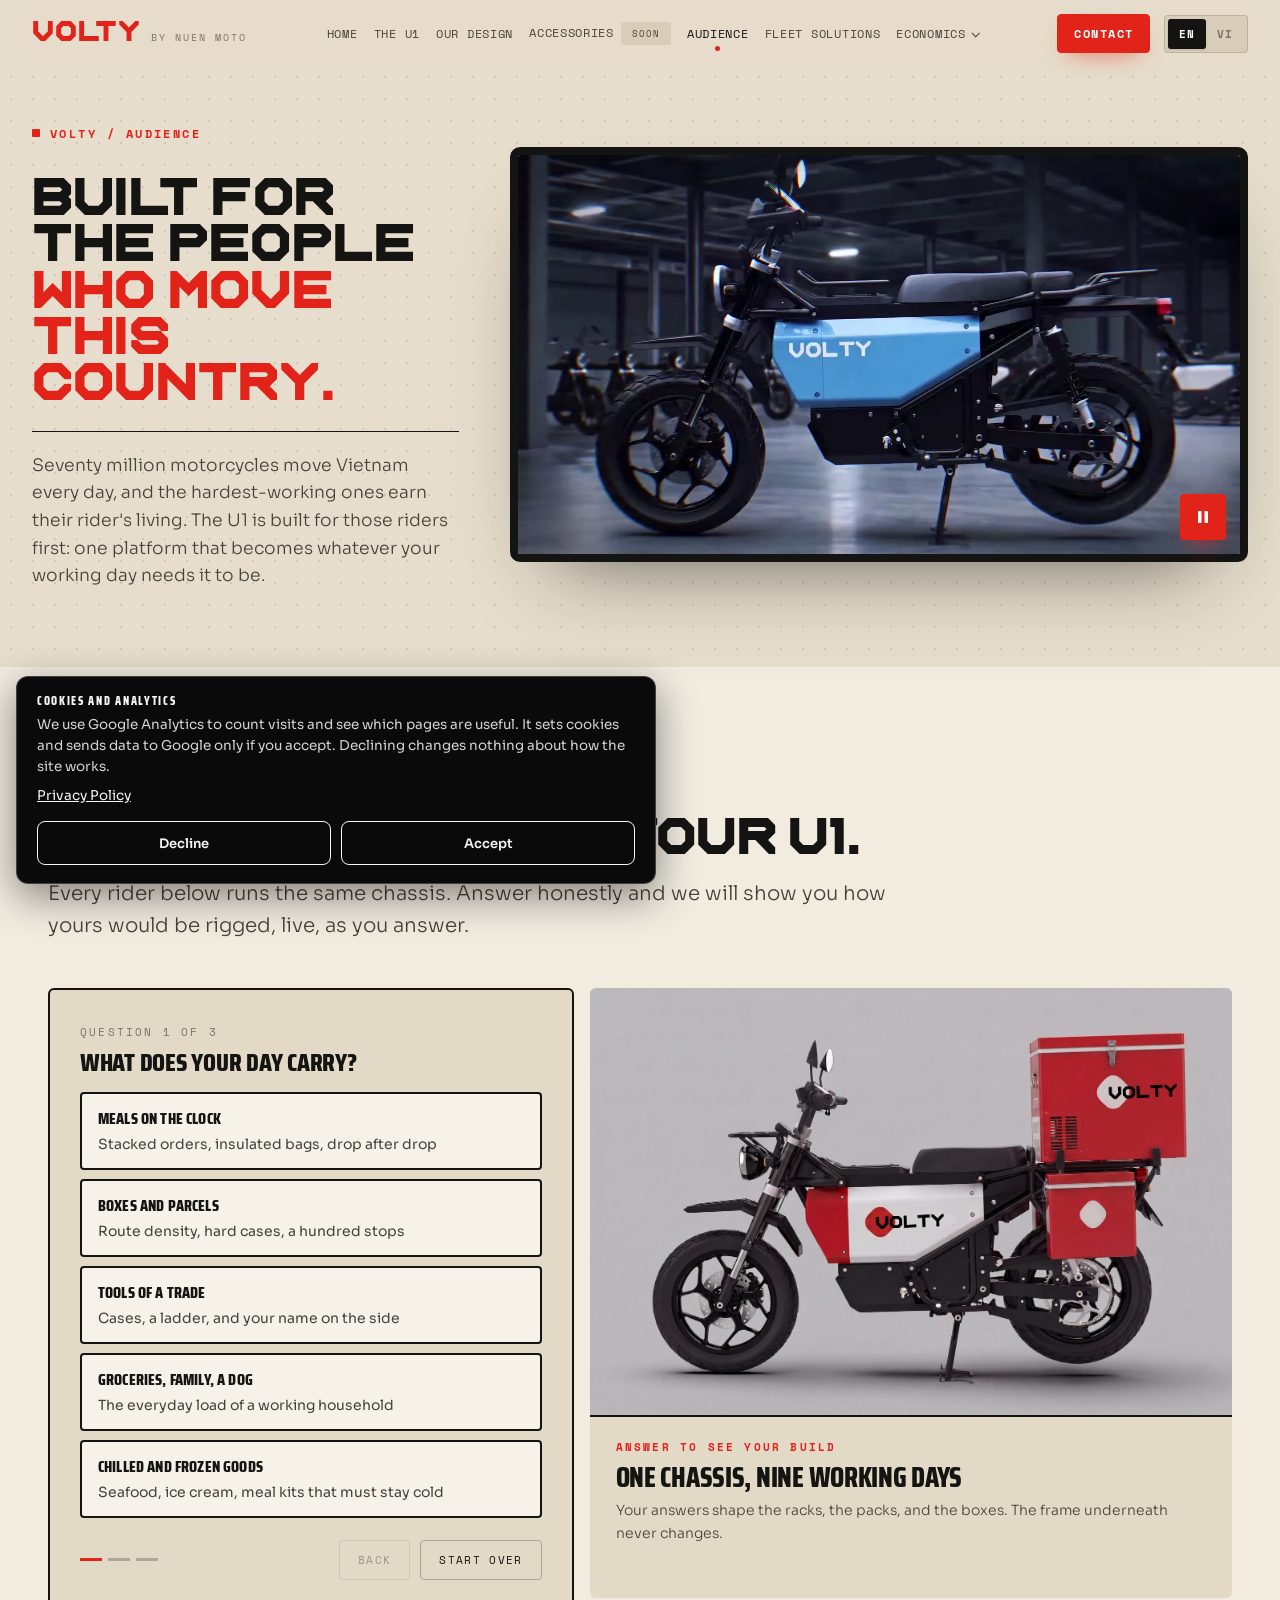
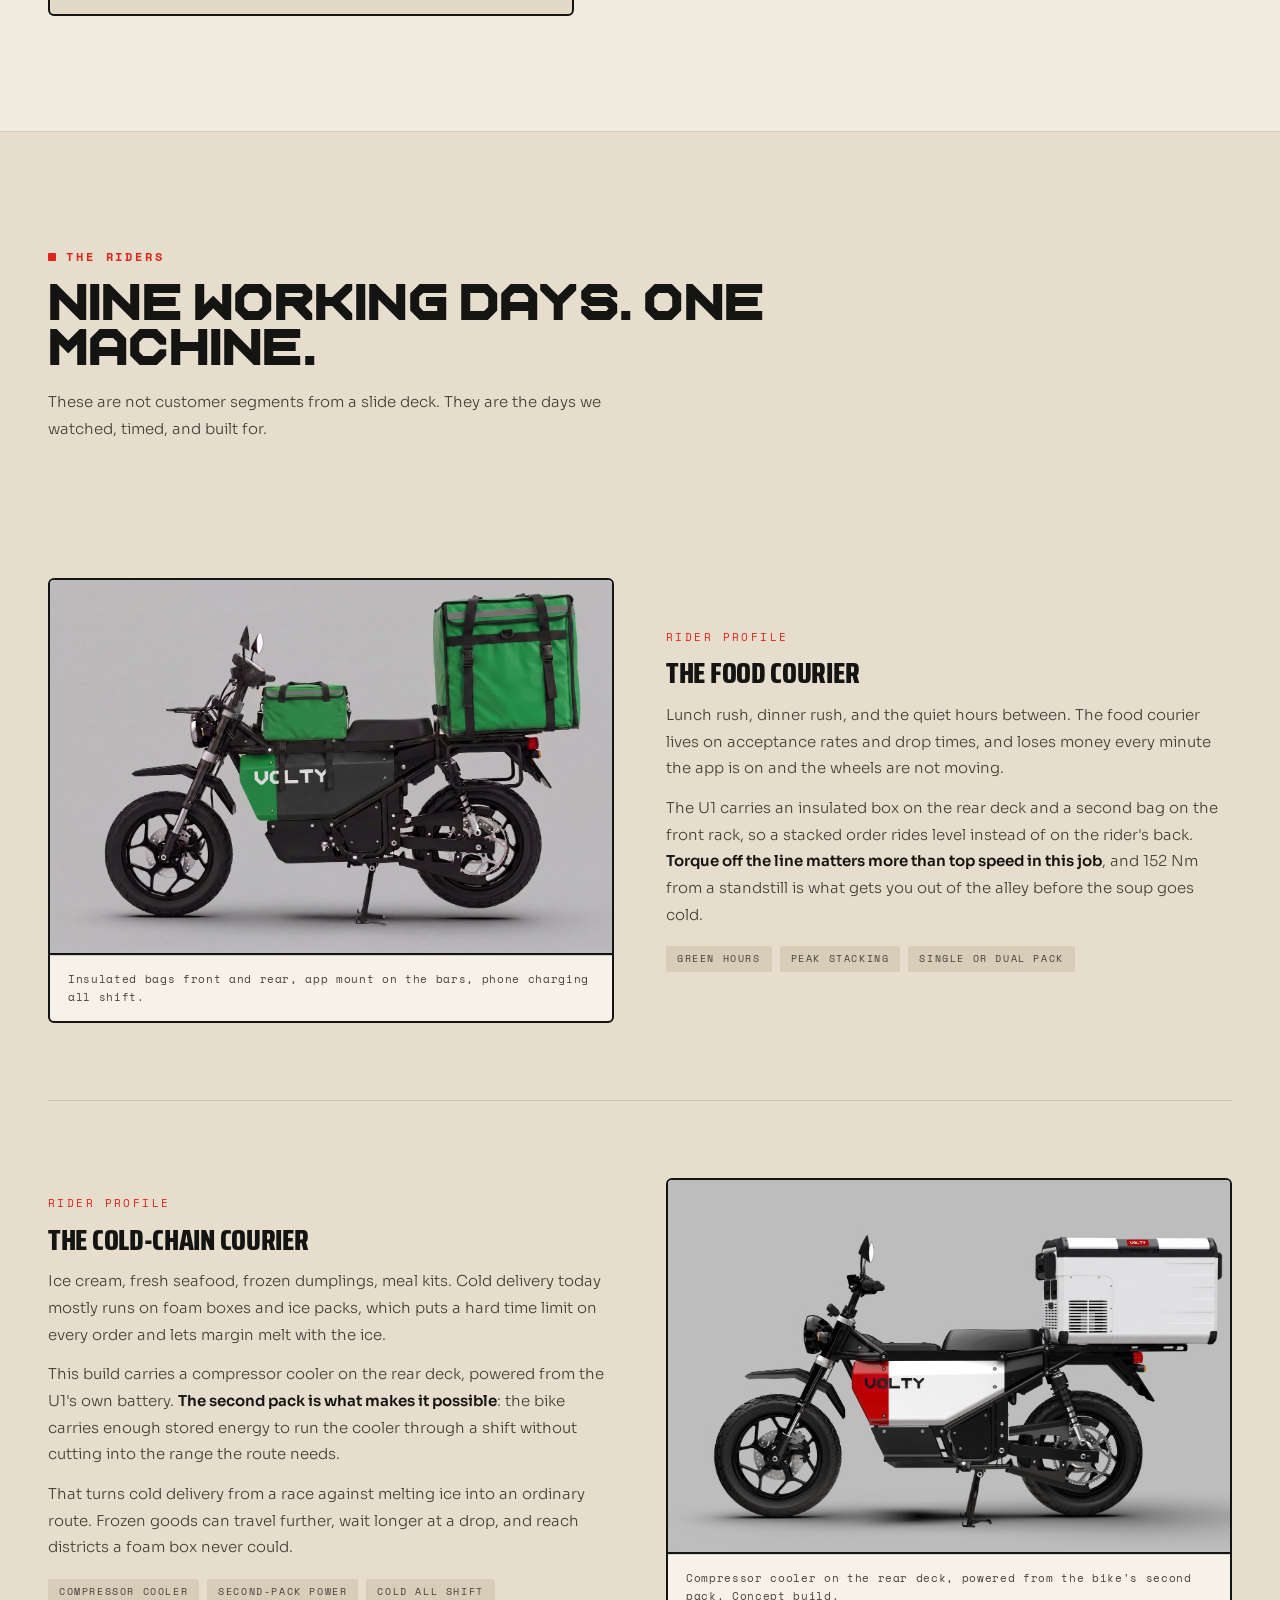
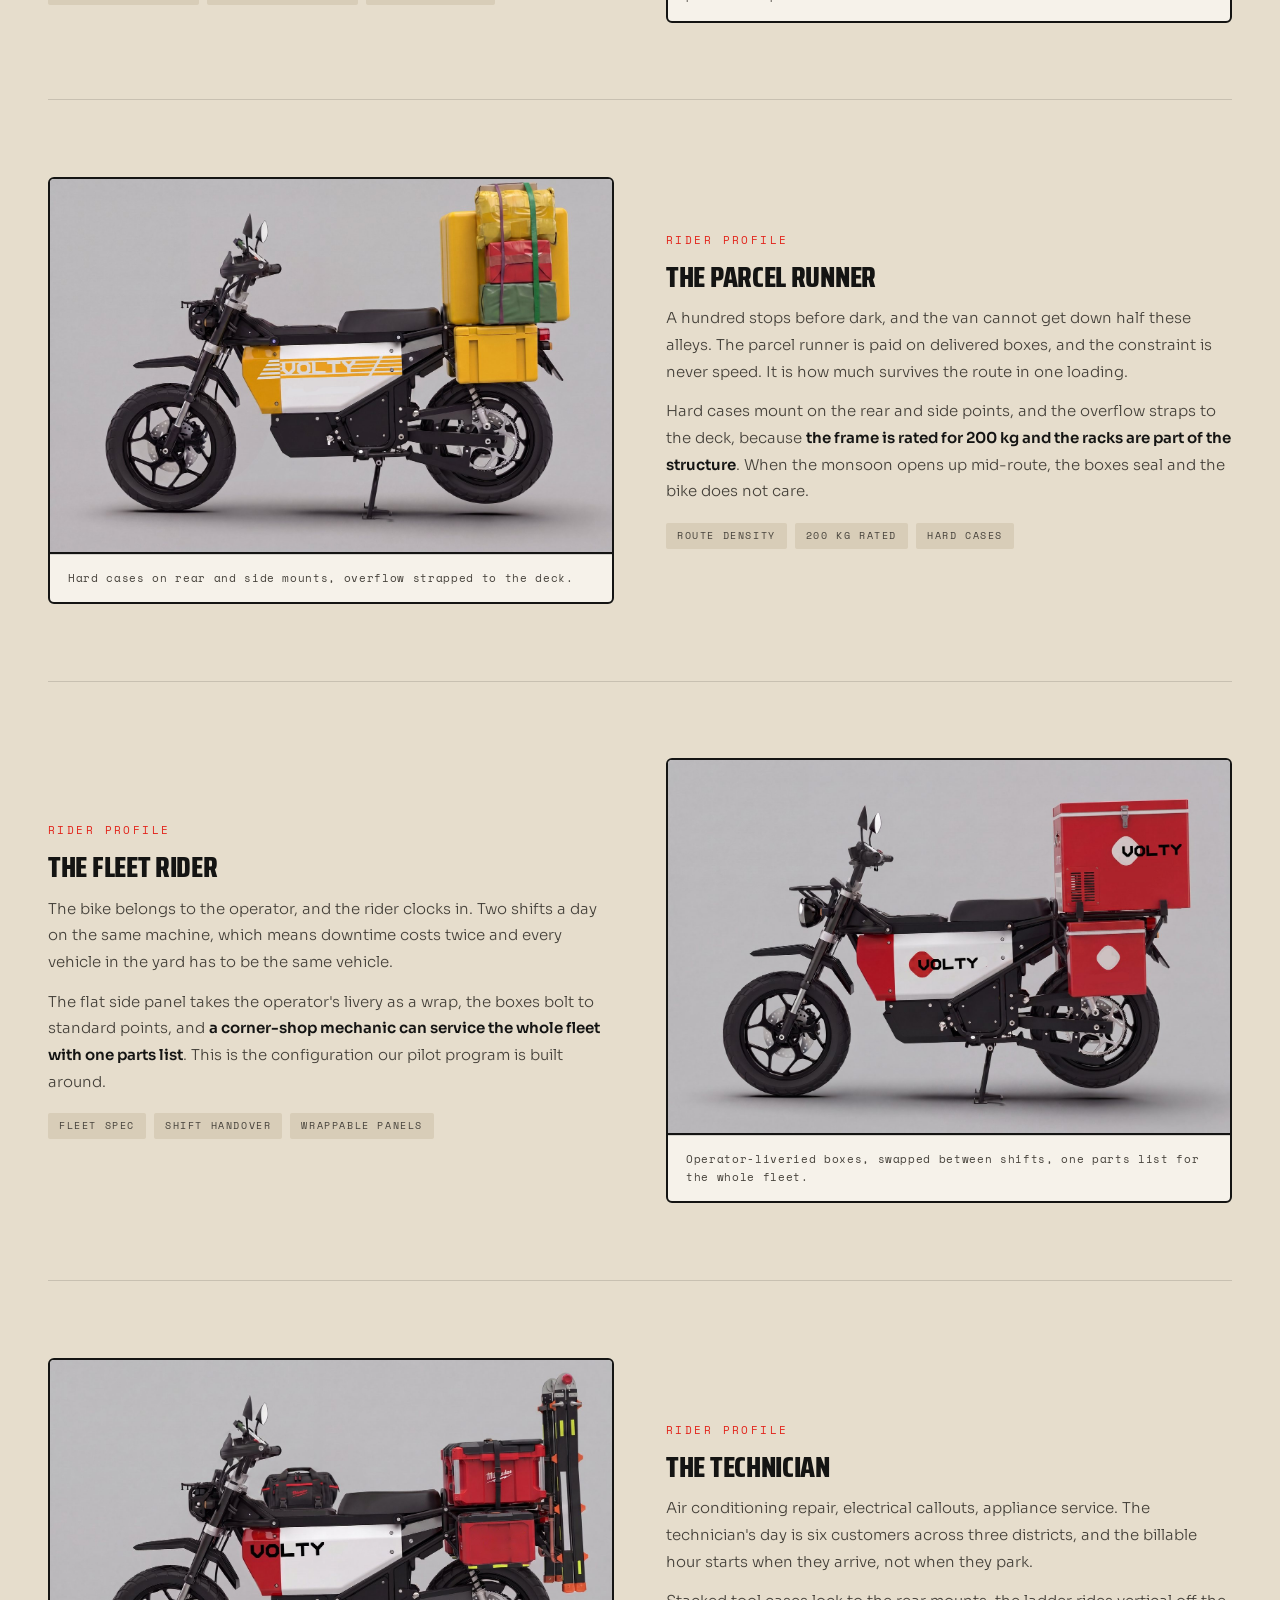
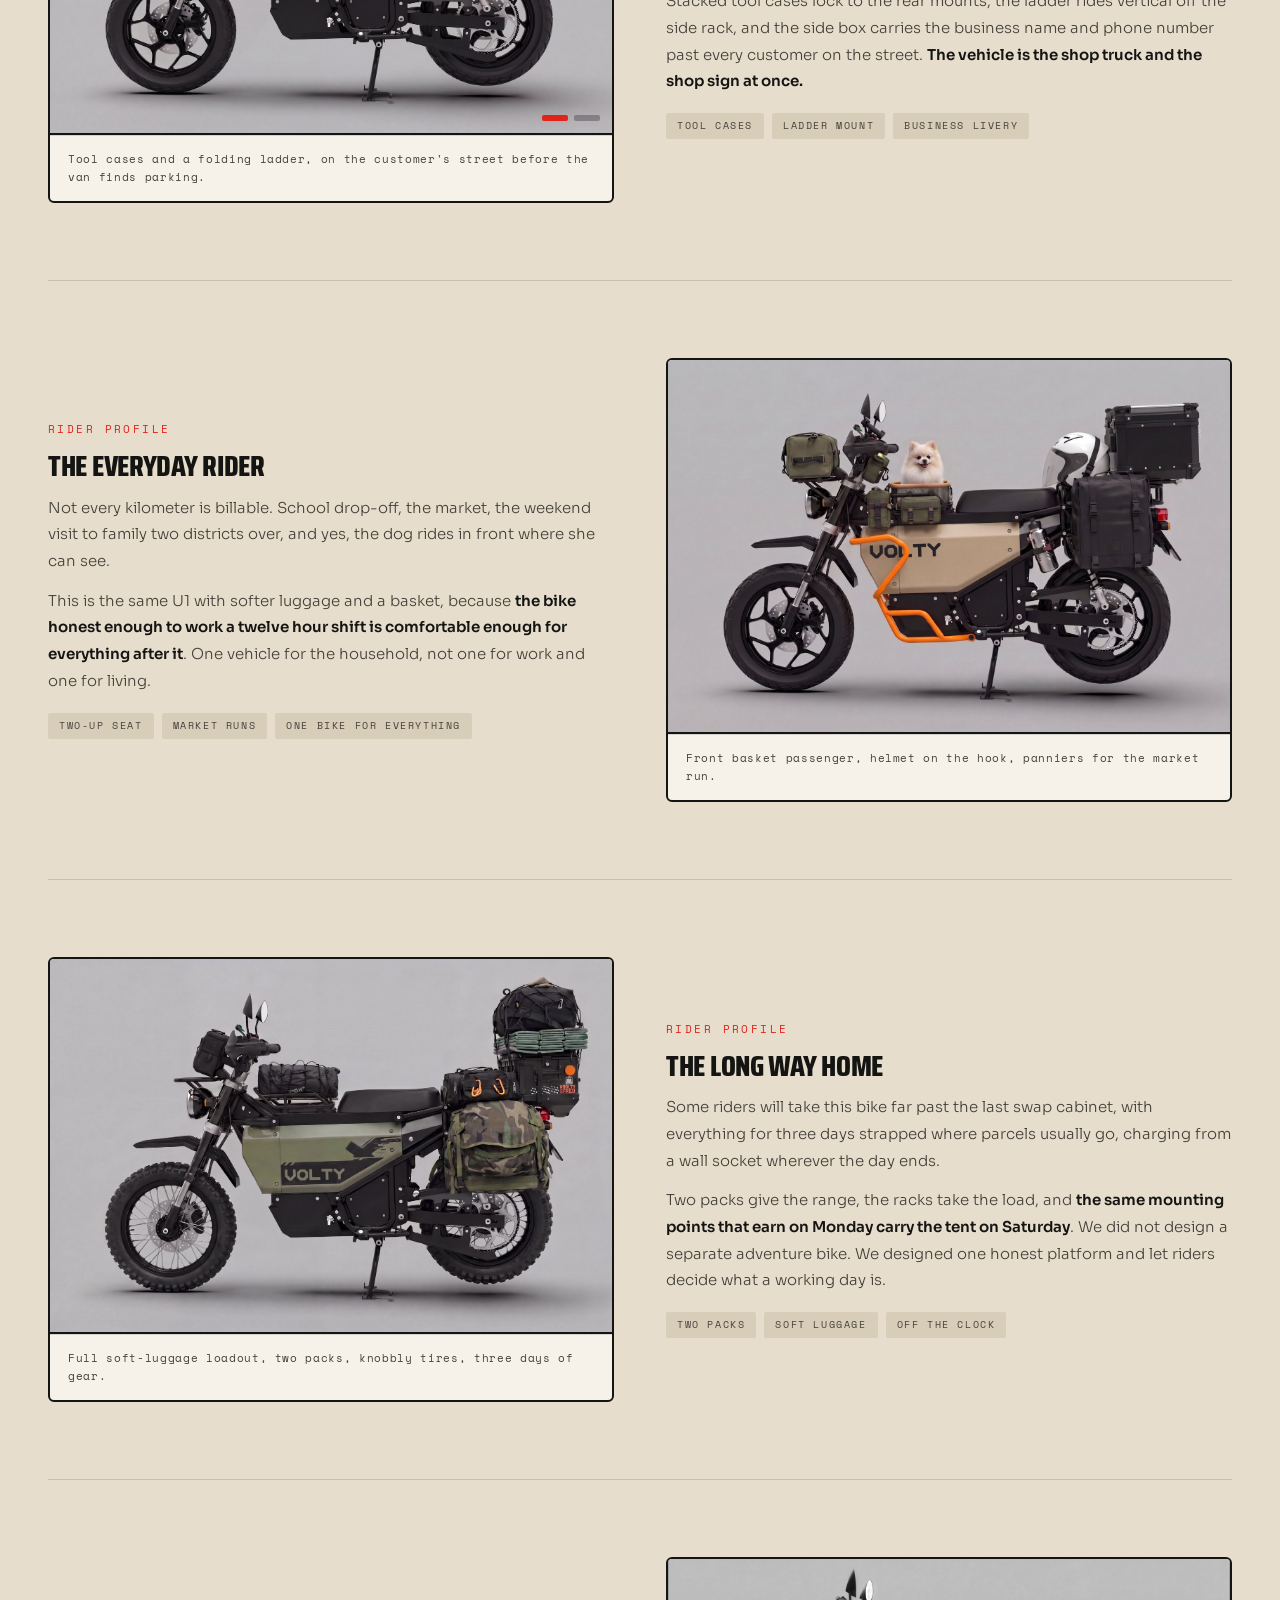
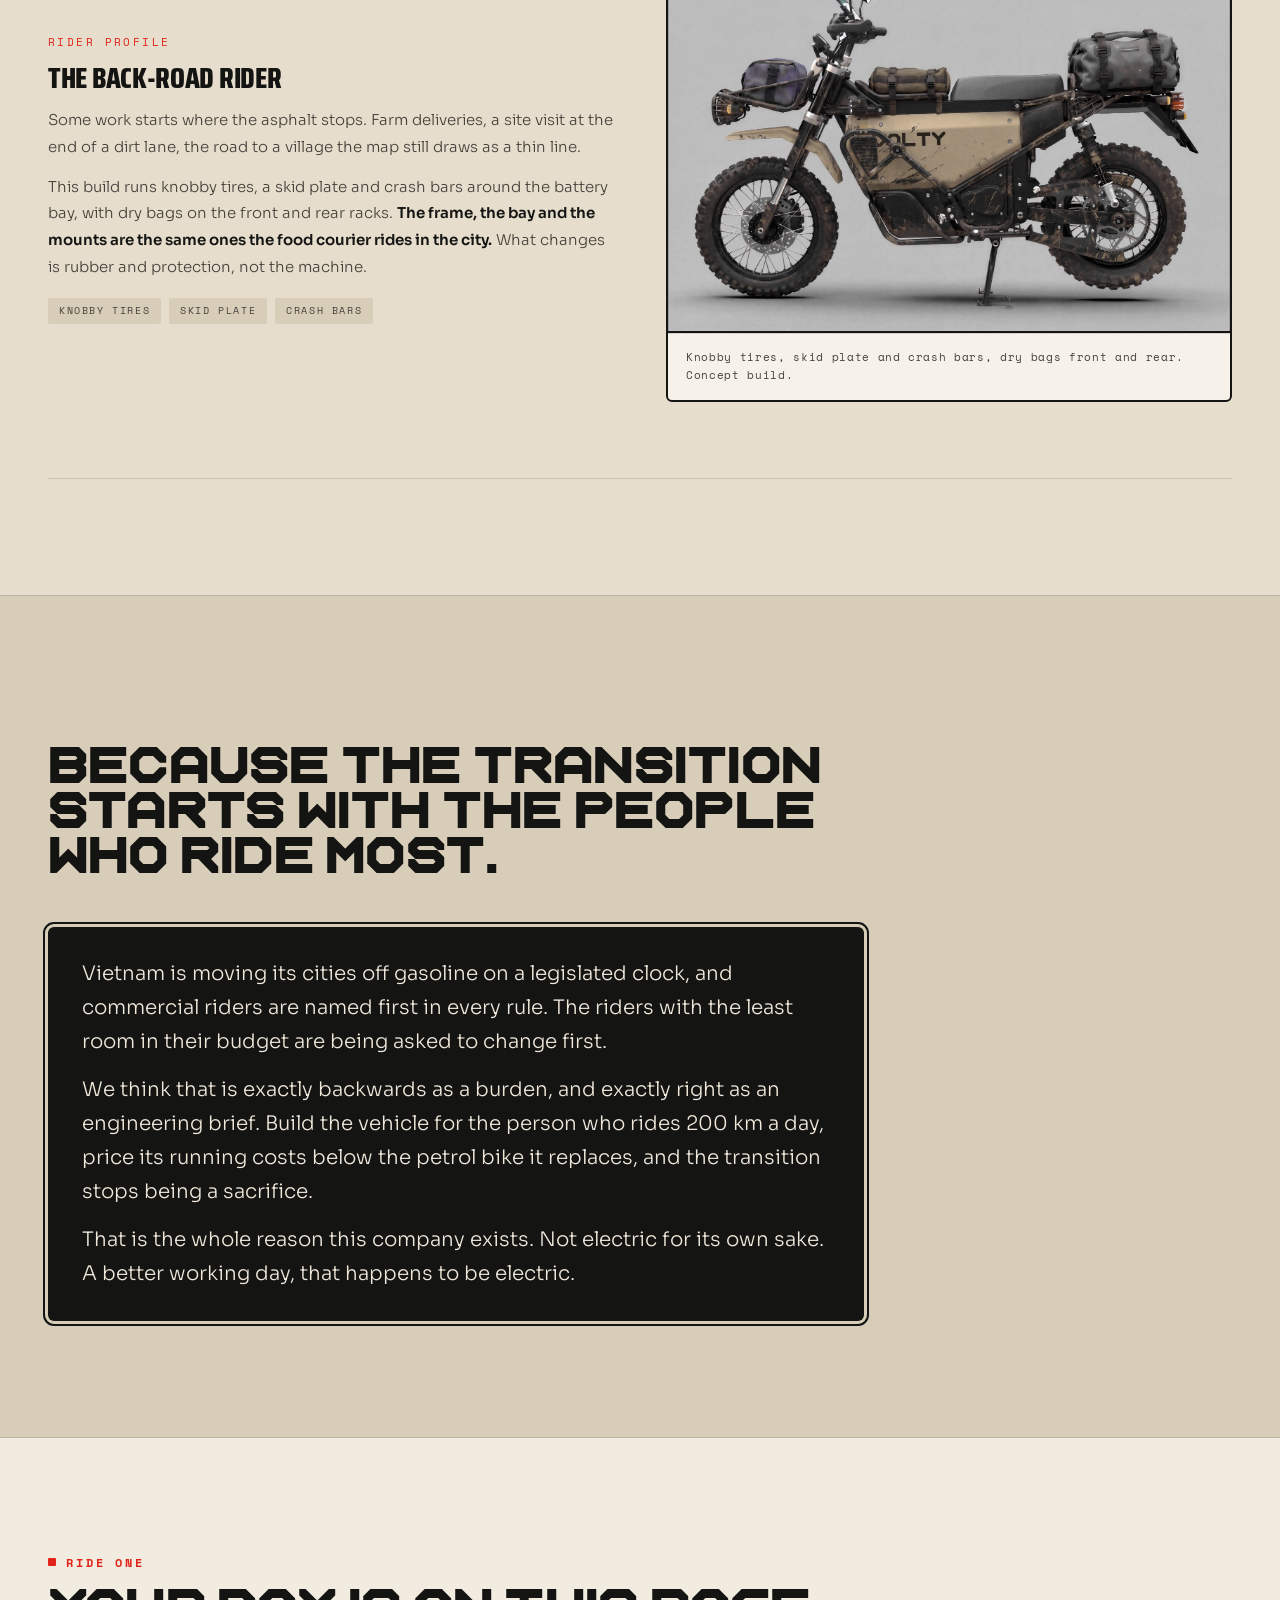
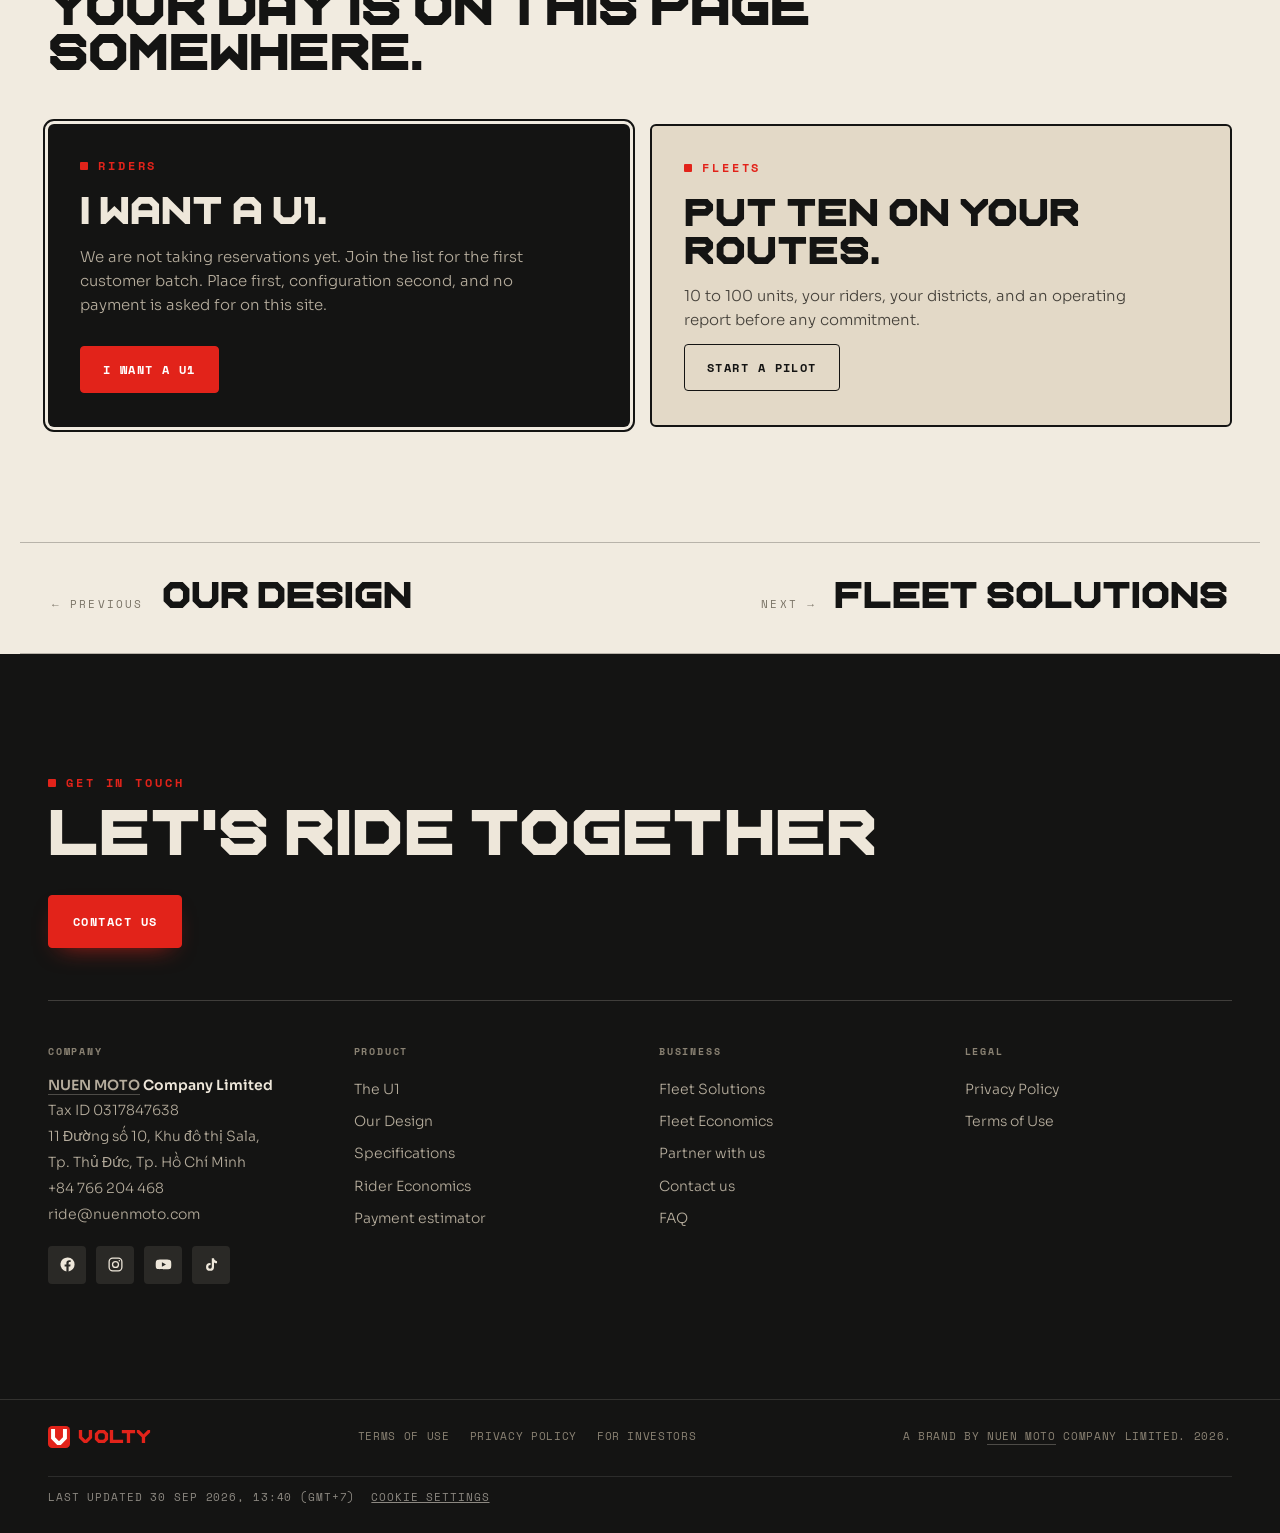
==== audience.html @ 4b8c27f4 "Add files via upload" ====
<!DOCTYPE html>
<html lang="en"><head>
<meta charset="utf-8"/>
<meta content="width=device-width, initial-scale=1" name="viewport"/>
<meta content="Who the Volty U1 is built for: food couriers, parcel runners, technicians, fleet riders, and the everyday riders of Vietnam. Answer three questions and see your build." name="description"/>
<meta content="VOLTY" property="og:site_name"/>
<meta content="Audience | Volty by NUEN MOTO" property="og:title"/>
<meta content="One platform, many working days. Find the build that matches yours." property="og:description"/>
<meta content="website" property="og:type"/>
<meta content="https://voltymoto.com/audience-hero-poster.jpg" property="og:image"/>
<link href="https://voltymoto.com/audience.html" rel="canonical"/>
<title>Audience | Volty by NUEN MOTO</title>
<style>
/* Fonts are embedded in the page so they load on every device, with no separate
   font files to upload. Latin and Vietnamese subsets are split by unicode-range. */
@font-face{font-family:'Name Smile';src:url([data-uri]) format('woff2');font-weight:400;font-style:normal;font-display:swap}
@font-face{font-family:'Saira Condensed';src:url([data-uri]) format('woff2');font-weight:800;font-style:normal;font-display:swap;unicode-range:U+0000-00FF,U+0131,U+0152-0153,U+02BB-02BC,U+02C6,U+02DA,U+02DC,U+0304,U+0308,U+0329,U+2000-206F,U+20AC,U+2122,U+2191,U+2193,U+2212,U+2215,U+FEFF,U+FFFD}
@font-face{font-family:'Saira Condensed';src:url([data-uri]) format('woff2');font-weight:800;font-style:normal;font-display:swap;unicode-range:U+0102-0103,U+0110-0111,U+0128-0129,U+0168-0169,U+01A0-01A1,U+01AF-01B0,U+0300-0301,U+0303-0304,U+0308-0309,U+0323,U+0329,U+1EA0-1EF9,U+20AB}
@font-face{font-family:'Sora';src:url([data-uri]) format('woff2');font-weight:300;font-style:normal;font-display:swap}
@font-face{font-family:'Sora';src:url([data-uri]) format('woff2');font-weight:400;font-style:normal;font-display:swap}
@font-face{font-family:'Sora';src:url([data-uri]) format('woff2');font-weight:600;font-style:normal;font-display:swap}
@font-face{font-family:'Space Mono';src:url([data-uri]) format('woff2');font-weight:400;font-style:normal;font-display:swap}
@font-face{font-family:'Space Mono';src:url([data-uri]) format('woff2');font-weight:700;font-style:normal;font-display:swap}
@font-face{font-family:'Be Vietnam Pro';src:url([data-uri]) format('woff2');font-weight:400;font-style:normal;font-display:swap;unicode-range:U+0000-00FF,U+0131,U+0152-0153,U+02BB-02BC,U+02C6,U+02DA,U+02DC,U+0304,U+0308,U+0329,U+2000-206F,U+20AC,U+2122,U+2191,U+2193,U+2212,U+2215,U+FEFF,U+FFFD}
@font-face{font-family:'Be Vietnam Pro';src:url([data-uri]) format('woff2');font-weight:400;font-style:normal;font-display:swap;unicode-range:U+0102-0103,U+0110-0111,U+0128-0129,U+0168-0169,U+01A0-01A1,U+01AF-01B0,U+0300-0301,U+0303-0304,U+0308-0309,U+0323,U+0329,U+1EA0-1EF9,U+20AB}
@font-face{font-family:'Be Vietnam Pro';src:url([data-uri]) format('woff2');font-weight:800;font-style:normal;font-display:swap;unicode-range:U+0000-00FF,U+0131,U+0152-0153,U+02BB-02BC,U+02C6,U+02DA,U+02DC,U+0304,U+0308,U+0329,U+2000-206F,U+20AC,U+2122,U+2191,U+2193,U+2212,U+2215,U+FEFF,U+FFFD}
@font-face{font-family:'Be Vietnam Pro';src:url([data-uri]) format('woff2');font-weight:800;font-style:normal;font-display:swap;unicode-range:U+0102-0103,U+0110-0111,U+0128-0129,U+0168-0169,U+01A0-01A1,U+01AF-01B0,U+0300-0301,U+0303-0304,U+0308-0309,U+0323,U+0329,U+1EA0-1EF9,U+20AB}
</style>

<link href="favicon.svg" rel="icon" type="image/svg+xml"/>
<link href="favicon-32.png" rel="icon" sizes="32x32" type="image/png"/>
<link href="favicon-16.png" rel="icon" sizes="16x16" type="image/png"/>
<link href="apple-touch-icon.png" rel="apple-touch-icon" sizes="180x180"/>
<meta content="#F3EFE7" name="theme-color"/>
<style>
</style>
<style>:root{
  --red:#E2231A; --red-d:#9c130c; --red-l:#ff4133;
  --bg:#F3EFE7; --bg1:#FFFFFF; --bg2:#EFE9DE;
  --white:#151514; --muted:#4B4944; --faint:#8C887E;
  --blue:#56a6f2; --green:#3F8A45; --amber:#C8561E;
  --line:rgba(21,21,20,.10); --line2:rgba(21,21,20,.18);
  --disp:"Saira Condensed",sans-serif; --wordmark:"Name Smile","Saira Condensed",sans-serif; --mono:"Space Mono",monospace; --body:"Sora",sans-serif;
  --max:1240px;
}
*{box-sizing:border-box;margin:0;padding:0}
html{scroll-behavior:smooth}
body{background:var(--bg);color:var(--white);font-family:var(--body);font-weight:300;line-height:1.6;-webkit-font-smoothing:antialiased;overflow-x:hidden}
a{color:inherit;text-decoration:none}
img{display:block;max-width:100%}
.wrap{max-width:var(--max);margin:0 auto;padding:0 28px}
.pad{padding:clamp(70px,9vw,130px) 0}
.eyebrow{font-family:var(--mono);font-size:12px;letter-spacing:.28em;text-transform:uppercase;color:var(--red);font-weight:700}
.eyebrow.blue{color:var(--blue)}.eyebrow.green{color:var(--green)}
h1,h2,h3{font-family:var(--disp);font-weight:800;line-height:.94;letter-spacing:-.01em;text-transform:uppercase}
.lead{font-size:clamp(16px,1.6vw,20px);color:var(--muted);font-weight:300;max-width:62ch}
.rv{opacity:0;transform:translateY(26px);transition:opacity .8s cubic-bezier(.2,.7,.2,1),transform .8s cubic-bezier(.2,.7,.2,1)}
.rv.in{opacity:1;transform:none}
.rv.d1{transition-delay:.08s}.rv.d2{transition-delay:.16s}
.shead{display:flex;flex-direction:column;gap:16px;margin-bottom:52px;max-width:860px}

/* NAV */
nav{position:fixed;top:0;left:0;right:0;z-index:80;display:flex;align-items:center;justify-content:space-between;
    padding:15px 28px;backdrop-filter:blur(10px);background:rgba(243,239,231,0);transition:background .35s,border-color .35s;border-bottom:1px solid transparent}
nav.scrolled{background:rgba(243,239,231,.85);border-bottom:1px solid var(--line)}
.brand{display:flex;align-items:center;gap:10px;font-family:var(--disp);font-weight:900;font-size:24px;letter-spacing:.02em;z-index:90}
.brand .mk{width:14px;height:24px;background:var(--red);display:inline-block;transform:skewX(-12deg)}
.navlinks{display:flex;gap:26px;align-items:center;font-family:var(--mono);font-size:12px;letter-spacing:.14em;text-transform:uppercase;color:var(--muted)}
.navlinks a:hover,.navlinks a.on{color:var(--white)}
.navr{display:flex;align-items:center;gap:14px}
.navcta{font-family:var(--mono);font-size:12px;letter-spacing:.12em;text-transform:uppercase;border:1px solid var(--line2);padding:9px 16px;transition:.25s;color:var(--white)}
.navcta:hover{background:var(--red);border-color:var(--red)}
.burger{display:none;flex-direction:column;gap:5px;background:none;border:0;cursor:pointer;z-index:90}
.burger span{width:24px;height:2px;background:var(--white);transition:.3s}
.mpanel{position:fixed;inset:0;background:rgba(243,239,231,.98);z-index:85;display:none;flex-direction:column;justify-content:center;gap:6px;padding:40px}
.mpanel a{font-family:var(--disp);font-weight:700;font-size:28px;text-transform:uppercase;color:var(--muted);padding:8px 0;border-bottom:1px solid var(--line)}
.mpanel.show{display:flex}
@media(max-width:1200px){.navlinks{display:none}.burger{display:flex}}

/* VIDEO HERO */
.vhero{position:relative;height:94vh;height:94svh;min-height:660px;max-height:1000px;overflow:hidden;background:#000;border-bottom:1px solid var(--line)}
.vhero::before{content:"";position:absolute;left:0;top:0;bottom:0;width:8px;background:var(--red);z-index:5}
.vhero-video{position:absolute;inset:0;width:100%;height:100%;object-fit:cover;object-position:50% 50%;z-index:0}
.vhero-scrim{position:absolute;inset:0;z-index:1;pointer-events:none;background:
  linear-gradient(180deg,rgba(243,239,231,.74) 0%,rgba(243,239,231,.12) 18%,rgba(243,239,231,.10) 52%,rgba(243,239,231,.55) 74%,rgba(243,239,231,.90) 89%,rgba(243,239,231,.97) 100%)}
.vhero-content{position:absolute;left:0;right:0;bottom:0;z-index:4;padding-bottom:clamp(30px,4vh,50px)}
.vhero .xh-head{max-width:880px}
.xh-crumb{font-family:var(--mono);font-size:12px;letter-spacing:.16em;text-transform:uppercase;
  color:rgba(21,21,20,.7);margin-bottom:16px;text-shadow:0 2px 14px rgba(0,0,0,.8)}
.xh-crumb a:hover{color:var(--red)}
.vhero h1{color:#fff;text-shadow:0 3px 26px rgba(0,0,0,.6)}
.vhero h1 em{font-style:normal;color:var(--red)}
.vhero .lead{color:rgba(21,21,20,.92);margin-top:16px;text-shadow:0 2px 18px rgba(0,0,0,.7)}
.vhero-ctl{position:absolute;right:22px;bottom:22px;z-index:6;width:38px;height:38px;border-radius:50%;
  border:1px solid rgba(21,21,20,.35);background:rgba(0,0,0,.35);color:#fff;cursor:pointer;
  display:flex;align-items:center;justify-content:center;backdrop-filter:blur(6px)}
.vhero-ctl svg{width:14px;height:14px;fill:#fff}
.vhero-ctl .ic-play{display:none}
.vhero.paused .vhero-ctl .ic-pause{display:none}.vhero.paused .vhero-ctl .ic-play{display:block}
.vhero-ctl:focus-visible{outline:2px solid #fff;outline-offset:3px}
@media(max-width:760px){.vhero{height:auto;min-height:0;max-height:none}
  .vhero-content{position:relative;padding:300px 0 30px}
  .vhero-scrim{background:linear-gradient(180deg,rgba(243,239,231,.80) 0%,rgba(243,239,231,.20) 16%,rgba(243,239,231,.24) 34%,rgba(243,239,231,.78) 54%,rgba(243,239,231,.93) 72%,rgba(243,239,231,.97) 100%)}
  .vhero-ctl{right:14px;bottom:14px}}

/* MATCHER */
.match{background:#FFFFFF;border-bottom:1px solid var(--line)}
.mbox{border:1px solid var(--line);display:grid;grid-template-columns:.9fr 1.1fr;background:var(--line);gap:1px}
.mbox>div{background:var(--bg)}
.mq{padding:34px 30px;display:flex;flex-direction:column}
.mq .qk{font-family:var(--mono);font-size:11px;letter-spacing:.2em;text-transform:uppercase;color:var(--faint);margin-bottom:8px}
.mq h3{font-size:clamp(19px,2vw,26px);margin-bottom:18px}
.mq .opts{display:flex;flex-direction:column;gap:9px}
.mq .opts button{text-align:left;font-family:var(--body);font-size:14px;color:var(--muted);
  border:1px solid var(--line2);background:none;padding:13px 16px;cursor:pointer;transition:.2s;line-height:1.5}
.mq .opts button b{display:block;font-family:var(--disp);font-weight:700;font-size:16px;text-transform:uppercase;
  letter-spacing:.01em;color:var(--white);margin-bottom:3px}
.mq .opts button:hover{border-color:rgba(21,21,20,.4)}
.mq .opts button[aria-pressed=true]{border-color:var(--red);background:rgba(226,35,26,.08)}
.mq .mnav{margin-top:auto;padding-top:22px;display:flex;gap:10px;align-items:center}
.mq .mnav .dots{display:flex;gap:6px;margin-right:auto}
.mq .mnav .dots i{width:22px;height:3px;background:var(--line2);transition:.25s}
.mq .mnav .dots i.on{background:var(--red)}
.mq .mnav button{font-family:var(--mono);font-size:11px;letter-spacing:.12em;text-transform:uppercase;
  padding:11px 18px;border:1px solid var(--line2);background:none;color:var(--white);cursor:pointer;transition:.2s}
.mq .mnav button:hover{background:var(--red);border-color:var(--red)}
.mq .mnav button[disabled]{opacity:.35;pointer-events:none}
.mres{position:relative;min-height:420px;overflow:hidden}
.mres img{position:absolute;inset:0;width:100%;height:100%;object-fit:cover;transition:opacity .5s}
.mres .veil{position:absolute;inset:0;background:linear-gradient(0deg,rgba(243,239,231,.94) 0%,rgba(243,239,231,.4) 42%,rgba(243,239,231,.12) 70%)}
.mres .mtxt{position:absolute;left:0;right:0;bottom:0;padding:26px 28px}
.mres .mtag{font-family:var(--mono);font-size:11px;letter-spacing:.2em;text-transform:uppercase;color:var(--green);margin-bottom:8px}
.mres h3{font-size:clamp(21px,2.2vw,30px);margin-bottom:8px}
.mres p{color:rgba(21,21,20,.85);font-size:14px;line-height:1.7;max-width:56ch}
.mres .mchip{display:inline-flex;gap:8px;flex-wrap:wrap;margin-top:14px}
.mres .mchip span{font-family:var(--mono);font-size:10px;letter-spacing:.14em;text-transform:uppercase;
  color:var(--white);border:1px solid rgba(21,21,20,.35);padding:6px 10px;background:rgba(0,0,0,.35)}
@media(max-width:900px){.mbox{grid-template-columns:1fr}.mres{min-height:340px}}

/* RIDER ROWS */
.riders .frow{display:grid;grid-template-columns:1fr 1fr;gap:52px;align-items:center;
  padding:clamp(50px,6vw,86px) 0;border-bottom:1px solid var(--line)}
.riders .frow:nth-child(even) .fmedia{order:-1}
.riders h3{font-size:clamp(21px,2.3vw,32px);margin-bottom:14px}
.riders p{color:var(--muted);font-size:15px;line-height:1.78;margin-bottom:13px;max-width:54ch}
.riders p b{color:var(--white);font-weight:600}
.fk{font-family:var(--mono);font-size:11px;letter-spacing:.22em;text-transform:uppercase;color:var(--red);margin-bottom:14px}
.fmedia{border:1px solid var(--line);background:#FFFFFF;overflow:hidden}
.fmedia .fr{aspect-ratio:3/2;overflow:hidden}
.fmedia img{width:100%;height:100%;object-fit:cover;display:block;transition:transform .7s cubic-bezier(.2,.7,.2,1)}
.fmedia:hover img{transform:scale(1.03)}
.fmedia figcaption{padding:14px 18px 15px;background:#FFFFFF;border-top:1px solid var(--line);
  font-family:var(--mono);font-size:11px;letter-spacing:.06em;color:var(--muted);line-height:1.65}
.rtags{display:flex;gap:8px;flex-wrap:wrap;margin-top:18px}
.rtags span{font-family:var(--mono);font-size:10px;letter-spacing:.16em;text-transform:uppercase;
  color:var(--muted);border:1px solid var(--line2);padding:6px 10px}
@media(max-width:900px){.riders .frow{grid-template-columns:1fr;gap:26px}.riders .frow:nth-child(even) .fmedia{order:0}}

/* WHY */
.why{background:#FFFFFF;border-top:1px solid var(--line);border-bottom:1px solid var(--line)}
.why .state{border-left:3px solid var(--red);padding:4px 0 4px 24px;max-width:68ch}
.why .state p{color:var(--white);font-size:clamp(16px,1.65vw,20px);line-height:1.7;margin-bottom:14px}
.why .state p:last-child{margin-bottom:0}

/* CTA + PAGER */
.paths{display:grid;grid-template-columns:1fr 1fr;gap:1px;background:var(--line);border:1px solid var(--line);margin-top:44px}
.path{background:var(--bg);padding:38px 32px;display:flex;flex-direction:column;gap:12px;min-height:240px}
.path h3{font-size:clamp(20px,2.2vw,28px);margin-top:8px}
.path p{color:var(--muted);font-size:15px;max-width:42ch}
.path .navcta{margin-top:auto;align-self:flex-start;padding:13px 22px}
.path.prime{background:linear-gradient(180deg,rgba(226,35,26,.10),rgba(226,35,26,.02))}
.path.prime .navcta{background:var(--red);border-color:var(--red)}
@media(max-width:760px){.paths{grid-template-columns:1fr}.path{min-height:0}}
.pager{border-top:1px solid var(--line);background:#FFFFFF}
.pager .wrap{display:grid;grid-template-columns:1fr 1fr;gap:1px;padding:0}
.pager a{padding:38px 28px;background:var(--bg);transition:.28s;display:block}
.pager a:hover{background:#EFE9DE}
.pager a.next{text-align:right;border-left:1px solid var(--line)}
.pager .k{font-family:var(--mono);font-size:11px;letter-spacing:.18em;text-transform:uppercase;color:var(--faint);display:block;margin-bottom:10px}
.pager b{font-family:var(--disp);font-weight:800;text-transform:uppercase;font-size:clamp(22px,2.6vw,32px);transition:.28s}
.pager a:hover b{color:var(--red)}
@media(max-width:720px){.pager .wrap{grid-template-columns:1fr}.pager a.next{border-left:0;border-top:1px solid var(--line);text-align:left}}

.ndd{position:relative;display:inline-flex}
.ndd .nddb{display:inline-flex;align-items:center;gap:6px}
.ndd .nddb::after{content:"";width:6px;height:6px;border-right:1.6px solid currentColor;border-bottom:1.6px solid currentColor;transform:rotate(45deg) translateY(-2px)}
.nddm{position:absolute;top:100%;left:50%;transform:translateX(-50%);padding-top:14px;display:none;flex-direction:column;min-width:190px}
.nddm a{background:#FFFFFF;border:1px solid var(--line2);border-top-width:0;padding:13px 16px;color:var(--muted);white-space:nowrap}
.nddm a:first-child{border-top-width:1px}
.nddm a:hover{color:var(--white);background:#EFE9DE}
.ndd:hover .nddm,.ndd:focus-within .nddm{display:flex}
</style><style>
.navlinks a:hover{color:var(--red)!important}
.nddm a:hover{color:var(--red)!important}
.ddmenu a:hover b{color:var(--red)!important}
.mpanel a:hover{color:var(--red)!important}
.fmap a:hover{color:var(--red)!important}
.fcol a:hover{color:var(--red)!important}
.flegal a:hover{color:var(--red)!important}
.rfoot a:hover{color:var(--red)!important}
.ecrumb a:hover{color:var(--red)!important}
.dd>button:hover,.dd.open>button{color:var(--red)!important}
.dd:hover .ddmenu{opacity:1!important;visibility:visible!important;transform:translateX(-50%) translateY(0)!important}
.ddmenu a:hover{color:var(--red)!important;background:rgba(21,21,20,.04)!important;border-left-color:var(--red)!important}
.ddmenu a:hover b{color:var(--red)!important}
/* index and vision: match the Economics dropdown and language switch to the other pages */
.ddmenu{top:100%!important;padding:14px 0 0!important;background:none!important;border:0!important;
  min-width:190px!important;box-shadow:none!important}
.dd.open .ddmenu,.dd:hover .ddmenu{transform:translateX(-50%) translateY(0)!important}
.ddmenu a{display:block!important;background:#FFFFFF!important;border:1px solid var(--line2)!important;
  border-top-width:0!important;padding:13px 16px!important;white-space:nowrap!important;color:var(--muted)!important}
.ddmenu a:first-child{border-top-width:1px!important}
.ddmenu a:hover{background:#EFE9DE!important;color:var(--red)!important;border-left-color:var(--line2)!important}
.ddmenu a .eyebrow{display:none!important}
.ddmenu a b{font-family:var(--mono)!important;font-size:12px!important;font-weight:400!important;
  letter-spacing:.14em!important;text-transform:uppercase!important;color:inherit!important;display:block!important}
.langsw{border-radius:0!important;background:none!important;border:1px solid var(--line2)!important}
.langsw button{padding:8px 12px!important;border-radius:0!important}
.langsw button:not(.on):hover{color:var(--red)!important}

/* ===== BRAND LOCKUP ===== */
.brand,.fbrand{display:flex;align-items:baseline;gap:12px;font-family:var(--wordmark);font-weight:400;
  letter-spacing:.01em;line-height:1;z-index:90}
.brand{font-size:26px}
.fbrand{font-size:30px}
.brand .mk,.fbrand .mk{display:none}
.brand .bby,.fbrand .bby{font-family:var(--mono);font-weight:400;font-size:10px;letter-spacing:.26em;
  text-transform:uppercase;color:var(--faint);white-space:nowrap;transition:color .25s}
.brand:hover .bby{color:var(--muted)}
@media(max-width:520px){.brand{font-size:23px;gap:8px}.brand .bby{font-size:8px;letter-spacing:.16em}}
@media(max-width:380px){.brand .bby{display:none}}

/* ===== SITE FOOTER ===== */
footer{border-top:1px solid var(--line);padding:0;background:#FFFFFF}
.sfoot{display:grid;grid-template-columns:1.25fr .85fr 1fr 1.05fr;gap:44px;
  padding:clamp(52px,6vw,78px) 0 44px}
.sfoot .fk{font-family:var(--mono);font-size:11px;letter-spacing:.24em;text-transform:uppercase;
  color:var(--red);margin-bottom:20px}
.sfoot .fname{font-family:var(--disp);font-weight:800;text-transform:uppercase;font-size:19px;
  letter-spacing:.01em;margin-bottom:14px;line-height:1.1}
.sfoot p,.sfoot address{font-style:normal;font-size:14px;color:var(--muted);line-height:1.7;margin-bottom:12px}
.sfoot a{color:var(--muted);transition:color .2s}
.sfoot a:hover{color:var(--white)}
.fmap{display:grid;grid-template-rows:repeat(4,auto);grid-auto-flow:column;gap:9px 22px}
.fmap a{font-size:14px;padding:3px 0;border-bottom:1px solid transparent;width:fit-content}
.fmap a:hover{border-bottom-color:var(--red)}
.fline{display:block;font-family:var(--mono);font-size:14px;letter-spacing:.02em;color:var(--muted);
  padding:3px 0;width:fit-content}
a.fline{border-bottom:1px solid var(--red)}
a.fline:hover{color:var(--white)}
.ftag{font-family:var(--disp);font-weight:800;text-transform:uppercase;letter-spacing:.01em;
  font-size:17px;color:var(--white);margin-top:14px;line-height:1.1}
html[lang="vi"] .ftag{font-family:"Be Vietnam Pro","Be Vietnam",sans-serif;font-weight:700;font-size:16px}
.fblurb{max-width:32ch;margin-top:10px}
.fsoc{display:flex;gap:9px;flex-wrap:wrap;margin-top:22px}
.fsoc a{width:40px;height:40px;border:1px solid var(--line2);display:flex;align-items:center;
  justify-content:center;color:var(--white);transition:.22s}
.fsoc a:hover{background:var(--red);border-color:var(--red)}
.fsoc svg{width:18px;height:18px}
.fbase{border-top:1px solid var(--line);display:flex;align-items:center;justify-content:space-between;
  gap:20px;flex-wrap:wrap;padding:22px 0 30px}
.fbase .flinks{display:flex;gap:26px;flex-wrap:wrap;font-family:var(--mono);font-size:11px;
  letter-spacing:.14em;text-transform:uppercase}
.fbase .flinks a{color:var(--faint);transition:color .2s}
.fbase .flinks a:hover{color:var(--white)}
.fbase .flinks a.inv{color:var(--muted)}
.fbase .flinks a.inv:hover{color:var(--red)}
footer .fbase .meta{margin-left:auto;font-family:var(--mono);font-size:11px;letter-spacing:.06em;color:var(--faint)}
@media(max-width:1040px){.sfoot{grid-template-columns:1fr 1fr;gap:40px 34px}}
@media(max-width:620px){.sfoot{grid-template-columns:1fr;gap:38px}.fmap{grid-template-rows:none;grid-auto-flow:row;grid-template-columns:1fr 1fr}.fbase .meta{margin-left:0}.fbase{flex-direction:column;align-items:flex-start}}

/* ===== HEADING TYPE: wordmark face, Vietnamese falls back to Be Vietnam ===== */
h1,h2,.mandate-foot,.path h3,.xh-head h1,.pager b,.dcard b,.legal h2{
  font-family:var(--wordmark);font-weight:400;letter-spacing:0;line-height:1.06;
  font-size:clamp(23px,2.75vw,40px);text-transform:uppercase}
h2{max-width:22ch}
.mandate-foot{max-width:26ch}
.xh-head h1,.phero h1{max-width:26ch}
.pager b{font-size:clamp(20px,2.1vw,28px);max-width:none}
.dcard b{font-size:20px;max-width:none;line-height:1.1}
html[lang="vi"] .pager b{font-size:clamp(19px,2vw,27px)}
html[lang="vi"] .dcard b{font-size:19px}
html[lang="vi"] h1,html[lang="vi"] h2,html[lang="vi"] .mandate-foot,html[lang="vi"] .path h3,html[lang="vi"] .xh-head h1,html[lang="vi"] .pager b,html[lang="vi"] .dcard b,html[lang="vi"] .legal h2{
  font-family:"Be Vietnam Pro","Be Vietnam",sans-serif;font-weight:700;letter-spacing:-.01em;
  line-height:1.16;font-size:clamp(22px,2.6vw,38px)}
html[lang="vi"] h2{max-width:26ch}
@media(max-width:760px){h1,h2,.mandate-foot,.path h3,.xh-head h1,.pager b,.dcard b,.legal h2{font-size:clamp(21px,5.6vw,26px)}
  h2{max-width:100%}html[lang="vi"] h2{max-width:100%}}

.langsw{display:flex;border:1px solid var(--line2);overflow:hidden}
.langsw button{font-family:var(--mono);font-size:11px;letter-spacing:.08em;padding:8px 12px;
  background:none;border:0;color:var(--faint);cursor:pointer;transition:.2s}
.langsw button.on{background:var(--red);color:#fff}
.langsw button:not(.on):hover{color:var(--red)}
</style><style>
/* ============ Shell adopted from the redesigned pages (index, u1, design).
   Kept in its own block so the page's original styles above stay untouched. ============ */
:root{
  --hero:'Name Smile','Saira Condensed',sans-serif;
  --nav-h:64px;
}
/* Name Smile, Sora and Space Mono carry no Vietnamese glyphs.
   On the VI locale the type stack falls back to Be Vietnam Pro. */
html[lang="vi"]{
  --hero:'Be Vietnam Pro',sans-serif;
  --mono:'Be Vietnam Pro',sans-serif;
  --body:'Be Vietnam Pro',sans-serif;
}
h4{font-family:var(--disp);font-weight:800;line-height:.94;letter-spacing:-.01em;text-transform:uppercase}
html[lang="vi"] h1,html[lang="vi"] h2,html[lang="vi"] h3,html[lang="vi"] h4{letter-spacing:-.015em;line-height:1.04}
.pad{padding:clamp(70px,9vw,130px) 0}
.shead{display:flex;flex-direction:column;gap:16px;margin-bottom:46px;max-width:840px}
.shead h2{font-size:clamp(36px,5.6vw,72px)}
/* ---------- nav ---------- */
nav{position:fixed;inset:0 0 auto 0;z-index:80;display:flex;align-items:center;justify-content:space-between;
  padding:13px 28px;background:rgba(243,239,231,0);backdrop-filter:blur(10px);transition:background .35s,border-color .35s;border-bottom:1px solid transparent}
nav.scrolled{background:rgba(243,239,231,.88);border-bottom-color:var(--line)}
/* Same lockup as the teaser page: wordmark and byline on one baseline, no mark. */
.brand{display:flex;align-items:baseline;gap:10px;z-index:90;transition:opacity .2s}
.brand:hover{opacity:.72}
.brand .wm{font-family:var(--hero);font-weight:400;font-size:23px;line-height:1;letter-spacing:.04em;text-transform:uppercase}
html[lang="vi"] .brand .wm{font-family:'Name Smile',sans-serif} /* wordmark is Latin, never translated */
.brand .by{font-family:var(--mono);font-size:10px;line-height:1;letter-spacing:.2em;color:var(--muted);text-transform:uppercase}
@media(max-width:560px){.brand .by{display:none}}
.navlinks{display:flex;gap:26px;align-items:center;font-family:var(--mono);font-size:12px;letter-spacing:.14em;text-transform:uppercase;color:var(--muted)}
.navlinks a:hover{color:var(--white)}
.navlinks a.on{color:var(--white)}
/* ---------- nav: Economics dropdown and coming-soon items ---------- */
.navlinks{position:relative}
.navlinks .drop{position:relative}
.navlinks .drop>button{background:none;border:0;color:var(--muted);font-family:var(--mono);font-size:11.5px;letter-spacing:.14em;text-transform:uppercase;cursor:pointer;padding:0;display:inline-flex;align-items:center;gap:6px}
.navlinks .drop>button:hover,.navlinks .drop.open>button{color:var(--white)}
.navlinks .drop>button::after{content:'';width:5px;height:5px;border-right:1px solid currentColor;border-bottom:1px solid currentColor;transform:rotate(45deg) translateY(-1px);transition:transform .2s}
.navlinks .drop.open>button::after{transform:rotate(-135deg) translateY(-1px)}
.dropmenu{position:absolute;top:calc(100% + 14px);left:-18px;min-width:190px;background:var(--bg2);border:1px solid var(--line2);padding:6px 0;opacity:0;visibility:hidden;transform:translateY(-6px);transition:opacity .18s,transform .18s,visibility .18s;z-index:95}
.navlinks .drop.open .dropmenu,.navlinks .drop:hover .dropmenu{opacity:1;visibility:visible;transform:translateY(0)}
.dropmenu a{display:block;padding:11px 18px;font-family:var(--mono);font-size:11px;letter-spacing:.14em;text-transform:uppercase;color:var(--muted)}
.dropmenu a:hover{color:var(--white);background:var(--bg1)}
.soon{color:var(--faint);cursor:default;display:inline-flex;align-items:center;gap:7px;font-family:var(--mono);font-size:11.5px;letter-spacing:.14em;text-transform:uppercase}
.soon .tag{font-size:8.5px;letter-spacing:.12em;border:1px solid var(--line2);padding:2px 5px;color:var(--faint)}
.mpanel .grp{font-family:var(--mono);font-size:9.5px;letter-spacing:.22em;text-transform:uppercase;color:var(--red);margin:18px 0 2px}
.mpanel .sub{padding-left:18px}
.navr{display:flex;align-items:center;gap:14px}
.navcta{font-family:var(--mono);font-size:12px;letter-spacing:.12em;text-transform:uppercase;border:1px solid var(--line2);padding:9px 16px;transition:.25s;color:var(--white)}
.navcta:hover{background:var(--red);border-color:var(--red)}
.langsw{display:flex;border:1px solid var(--line2);overflow:hidden}
.langsw button{font-family:var(--mono);font-size:11px;letter-spacing:.08em;padding:8px 12px;background:none;border:0;color:var(--faint);cursor:pointer;transition:.2s}
.langsw button.on{background:var(--red);color:#fff}
.burger{display:none;flex-direction:column;gap:5px;background:none;border:0;cursor:pointer;z-index:90}
.burger span{width:24px;height:2px;background:var(--white)}
.mpanel{position:fixed;inset:0;background:rgba(243,239,231,.98);z-index:85;display:none;flex-direction:column;justify-content:center;gap:6px;padding:40px}
.mpanel.show{display:flex}
.mpanel a{font-family:var(--disp);font-weight:700;font-size:30px;text-transform:uppercase;color:var(--muted);padding:8px 0;border-bottom:1px solid var(--line)}
@media(max-width:980px){.navlinks,.navcta{display:none}.burger{display:flex}}

.btns{display:flex;gap:12px;flex-wrap:wrap}
.btn{font-family:var(--mono);font-size:12px;letter-spacing:.12em;text-transform:uppercase;padding:14px 24px;border:1px solid var(--line2);color:var(--white);transition:.25s;display:inline-block;cursor:pointer;background:none}
.btn:hover{border-color:#fff;background:rgba(21,21,20,.08)}
.btn.prime{background:var(--red);border-color:var(--red)}
.btn.prime:hover{background:var(--red-d);border-color:var(--red-d)}
.btn.light{background:#fff;color:#F3EFE7;border-color:#fff}
.btn.light:hover{background:rgba(21,21,20,.85);color:#F3EFE7}

/* ---------- footer ---------- */
.contact{background:linear-gradient(180deg,#F3EFE7,#FFFFFF);position:relative;overflow:hidden}
.contact::before{content:'';position:absolute;left:0;top:0;bottom:0;width:8px;background:var(--red)}
.cbtn{margin-top:30px}
.cgrid{display:grid;grid-template-columns:repeat(4,1fr);gap:38px;margin-top:52px;padding-top:46px;border-top:1px solid var(--line)}
.cgrid h4{font-family:var(--mono);font-size:10px;font-weight:700;letter-spacing:.18em;color:var(--faint);margin-bottom:16px;text-transform:uppercase}
.cgrid a{display:block;color:var(--muted);padding:5px 0;font-size:14px}
.cgrid a:hover{color:var(--white)}
.cgrid .ent{color:var(--muted);font-size:14px;line-height:1.85}
.cgrid .ent b{color:var(--white);font-weight:600}
.csocials{display:flex;gap:10px;margin-top:18px}
.csocials a{width:38px;height:38px;border:1px solid var(--line2);display:grid;place-items:center;padding:0;transition:.2s}
.csocials a:hover{background:var(--red);border-color:var(--red)}
.csocials svg{width:17px;height:17px;fill:currentColor}
footer{border-top:1px solid var(--line);padding:26px 0;background:var(--bg)}
footer .wrap{display:flex;justify-content:space-between;align-items:center;flex-wrap:wrap;gap:14px}
.fbrand{display:flex;align-items:center;gap:8px;font-family:var(--hero);font-size:17px;letter-spacing:.03em;text-transform:uppercase}
html[lang="vi"] .fbrand{font-family:'Name Smile',sans-serif}
.fbrand svg{width:22px;height:22px}
.flinks{display:flex;gap:20px}
.flinks a,.fmeta{font-family:var(--mono);font-size:11px;letter-spacing:.06em;color:var(--faint);text-transform:uppercase}
.flinks a:hover{color:var(--white)}
@media(max-width:900px){.cgrid{grid-template-columns:1fr 1fr}}
@media(max-width:560px){.cgrid{grid-template-columns:1fr}.wrap{padding:0 20px}}

.corp{display:inline;padding:0;color:inherit;border-bottom:1px solid var(--line2);transition:.2s}
.corp:hover{color:var(--red);border-bottom-color:var(--red)}
</style>
<style>
/* Mobile menu stacking. The panel used to sit at z-index 85, above the nav (80),
   which buried the burger once the panel opened: the menu could only be closed by
   choosing a link. The panel now sits under the nav, so the burger, the wordmark
   and the language switch stay reachable over it. */
.mpanel{z-index:79!important;padding-top:calc(var(--nav-h,64px) + 24px)!important}
</style>
<style>
/* =====================================================================
   VOLTY LIGHT EDITION: shared chrome for every inner page.
   Loaded after each page's own styles so it wins without rewriting them.
   The page's own colour tokens are re-pointed to the light palette here,
   which carries most components across on its own.
   ===================================================================== */
:root{
  --red:#E2231A; --red-d:#B8170F; --red-l:#E2231A;
  --paper:#F3EFE7; --paper2:#E7DDCB; --card:#FFFFFF;
  --ink:#151514; --ink2:#4B4944; --ink3:#8C887E;
  /* re-pointed legacy tokens: dark surfaces become light, light text becomes ink */
  --bg:#F3EFE7; --bg1:#FFFFFF; --bg2:#E7DDCB;
  --white:#151514; --muted:#4B4944; --faint:#8C887E;
  --line:rgba(21,21,20,.12); --line2:rgba(21,21,20,.22);
  --green:#3F8A45; --blue:#2F6FA8; --amber:#C8561E;
  --sage:#D8E3D0; --sky:#D5E2EC; --butter:#F2E4BC; --blush:#F3D8CE; --lilac:#E2DCEC; --mint:#D3E9E0;
  --hero:'Name Smile','Saira Condensed',sans-serif; --wordmark:'Name Smile','Saira Condensed',sans-serif;
  --disp:'Saira Condensed',sans-serif; --mono:'Space Mono',monospace; --body:'Sora',sans-serif;
  --nav-h:68px; --r:26px;
}
html[lang="vi"]{--hero:'Saira Condensed',sans-serif;--mono:'Be Vietnam Pro',sans-serif;--body:'Be Vietnam Pro',sans-serif}
html body{background:var(--paper);color:var(--ink)}
::selection{background:var(--red);color:#fff}

/* ---------- headings: Name Smile in English, Saira Condensed 800 in Vietnamese ---------- */
html[lang="en"] body h1,html[lang="en"] body h2{font-family:'Name Smile','Saira Condensed',sans-serif!important;font-weight:400!important;letter-spacing:.005em!important;line-height:.98!important;color:var(--ink)}
html[lang="vi"] body h1,html[lang="vi"] body h2{font-family:'Saira Condensed',sans-serif!important;font-weight:800!important;letter-spacing:-.015em!important;line-height:1.04!important;color:var(--ink)}
body h3,body h4{color:var(--ink)}
body .shead h2{font-size:clamp(28px,3.6vw,56px)!important;max-width:24ch}
body .lead{color:var(--ink2)}

/* ---------- eyebrows: red dot, red label ---------- */
body .eyebrow,body .eyebrow.blue,body .eyebrow.green,body .eyebrow.dim{display:inline-flex;align-items:center;gap:10px;color:var(--red)!important;font-family:var(--mono);font-weight:700;letter-spacing:.24em}
body .eyebrow::before{content:'';width:9px;height:9px;border-radius:50%;background:var(--red);flex:none}
body .crumb,body .ecrumb,body .xh-crumb{display:inline-flex;align-items:center;gap:10px;color:var(--red)!important;font-family:var(--mono);font-weight:700;font-size:12px;letter-spacing:.2em;text-shadow:none!important}
body .crumb::before,body .ecrumb::before,body .xh-crumb::before{content:'';width:9px;height:9px;border-radius:50%;background:var(--red);flex:none}
body .ecrumb a,body .xh-crumb a{color:inherit}

/* ---------- buttons: Braun keys ---------- */
body .btn{border-radius:14px!important;border:1.5px solid var(--ink)!important;color:var(--ink)!important;background:transparent!important;font-weight:700;padding:16px 24px}
body .btn:hover{background:var(--ink)!important;color:var(--paper)!important}
body .btn.prime{background:var(--red)!important;border-color:var(--red)!important;color:#fff!important;box-shadow:0 10px 24px -12px rgba(226,35,26,.75)}
body .btn.prime:hover{background:var(--red-d)!important;border-color:var(--red-d)!important}
body .btn.light{background:var(--ink)!important;border-color:var(--ink)!important;color:var(--paper)!important}
body .navcta{border-radius:12px!important;border:1.5px solid var(--ink)!important;color:var(--ink)!important;background:transparent!important;font-weight:700}
body .navcta:hover{background:var(--ink)!important;color:var(--paper)!important}
body .path.prime .navcta,body .route.prime .navcta{background:var(--red)!important;border-color:var(--red)!important;color:#fff!important}

/* ---------- nav ---------- */
body nav{height:var(--nav-h);padding:0 32px!important;background:rgba(243,239,231,.74)!important;backdrop-filter:saturate(1.3) blur(14px);-webkit-backdrop-filter:saturate(1.3) blur(14px);border-bottom:1px solid transparent!important}
body nav.scrolled{background:rgba(243,239,231,.92)!important;border-bottom-color:var(--line)!important}
body .brand .wm{font-family:'Name Smile',sans-serif!important;font-size:25px;color:var(--red)!important}
body .brand .by{color:var(--ink3)!important;font-family:'Space Mono',monospace}
html[lang="vi"] body .brand .by{font-family:'Be Vietnam Pro',sans-serif}
body .navlinks{color:var(--ink2);gap:6px}
body .navlinks>a,body .navlinks .drop>button,body .navlinks>.soon{padding:9px 12px;border-radius:10px;color:var(--ink2)!important}
body .navlinks>a:hover,body .navlinks .drop>button:hover{background:rgba(21,21,20,.06);color:var(--ink)!important}
body .navlinks a.on{color:var(--ink)!important;position:relative}
body .navlinks a.on::after{content:'';position:absolute;left:50%;bottom:1px;width:5px;height:5px;margin-left:-2.5px;border-radius:50%;background:var(--red)}
body .navr .navcta{background:var(--ink)!important;color:var(--paper)!important;border-color:var(--ink)!important}
body .navr .navcta:hover{background:var(--red)!important;border-color:var(--red)!important;color:#fff!important}
body .dropmenu{background:var(--card)!important;border:1px solid var(--line)!important;border-radius:16px!important;padding:8px!important;box-shadow:0 24px 48px -24px rgba(21,21,20,.35)!important}
body .dropmenu a{border-radius:10px;color:var(--ink2)!important;background:none!important}
body .dropmenu a:hover{background:var(--paper)!important;color:var(--red)!important}
body .soon .tag{border:0!important;border-radius:6px;background:var(--butter);color:var(--ink2)!important}
body .langsw{padding:3px!important;border-radius:12px!important;background:var(--paper2)!important;border:1px solid var(--line)!important;overflow:visible!important}
body .langsw button{border-radius:9px!important;color:var(--ink3)!important;background:none!important;font-family:'Space Mono',monospace!important;font-weight:700;padding:7px 11px!important}
body .langsw button.on{background:var(--card)!important;color:var(--red)!important;box-shadow:0 1px 2px rgba(0,0,0,.12)}
body .burger span{background:var(--ink)!important}
body .mpanel{background:var(--paper)!important}
body .mpanel a,body .mpanel .soon{font-family:var(--hero)!important;font-weight:400;font-size:24px!important;color:var(--ink)!important;border-bottom:1px solid var(--line)!important}
html[lang="vi"] body .mpanel a{font-weight:800}
body .mpanel a:hover{color:var(--red)!important}
body .mpanel .grp{color:var(--red)!important}
body .mpanel .sub{font-size:19px!important}

/* ---------- pager ---------- */
body .pager{background:var(--card)!important;border-top:1px solid var(--line)}
body .pager a{background:var(--card)!important}
body .pager a:hover{background:var(--paper)!important}
body .pager .k{color:var(--ink3)!important}
body .pager b{font-size:clamp(22px,2.4vw,34px)!important;color:var(--ink)}
body .pager a:hover b{color:var(--red)!important}

/* ---------- contact band and footer ---------- */
body .contact{background:var(--card)!important}
body .contact::before{display:none!important}
body .contact h2{font-size:clamp(30px,4.5vw,75px)!important}
body .cgrid{border-top:1px solid var(--line2)!important}
body .cgrid h4{color:var(--ink3)!important}
body .cgrid a,body .cgrid .ent{color:var(--ink2)!important}
body .cgrid a:hover{color:var(--red)!important}
body .cgrid .ent b{color:var(--ink)!important}
body .csocials a{border:0!important;border-radius:12px;background:var(--paper)!important;color:var(--ink)!important}
body .csocials a:hover{background:var(--red)!important;color:#fff!important}
body .csocials svg[fill="none"]{fill:none!important;stroke:currentColor}
body footer{background:var(--card)!important;border-top:1px solid var(--line)!important}
body .fbrand{font-family:'Name Smile',sans-serif!important;color:var(--red)!important}
body .flinks a,body .fmeta{color:var(--ink3)!important}
body .flinks a:hover{color:var(--red)!important}
body .corp{color:inherit;border-bottom:1px solid var(--line2)}
body .corp:hover{color:var(--red)!important}

/* ---------- hero: copy left, media in a white housing right, media first on mobile ---------- */
body .hero,body .vhero,body .ehero{display:grid!important;grid-template-columns:minmax(0,4.4fr) minmax(0,7.6fr);gap:clamp(28px,4vw,72px);align-items:center;
  height:auto!important;min-height:0!important;max-height:none!important;overflow:visible!important;
  padding:calc(var(--nav-h) + clamp(28px,4vw,64px)) max(32px,calc((100vw - 1480px)/2)) clamp(56px,6vw,96px)!important;margin:0!important;
  background:radial-gradient(circle,rgba(21,21,20,.11) 1px,transparent 1.4px) 0 0/22px 22px,var(--paper)!important;border:0!important}
body .hero::before,body .hero::after,body .vhero::before,body .ehero::before,body .ehero::after{display:none!important}
/* the media */
body .hero video,body .hero .poster,body .vhero .vhero-video,body .ehero .hbg{position:relative!important;inset:auto!important;grid-column:2;grid-row:1;width:100%!important;height:auto!important;
  aspect-ratio:16/9;object-fit:cover;transform:none!important;filter:none!important;margin:0!important;
  border:12px solid #fff;border-radius:36px;box-shadow:0 44px 90px -50px rgba(21,21,20,.5),0 2px 0 rgba(21,21,20,.05);background-color:#15171a;z-index:1}
body .hero .poster{display:none}
body .ehero .hbg{background-size:cover!important;background-position:center!important;aspect-ratio:4/3;opacity:1!important}
@media(prefers-reduced-motion:reduce){body .hero video{display:none!important}body .hero .poster{display:block!important}}
/* the copy */
body .hero .wrap,body .vhero .vhero-content,body .ehero .wrap{position:relative!important;inset:auto!important;grid-column:1;grid-row:1;z-index:2;padding:0!important;margin:0!important;max-width:none!important;width:auto!important}
body .vhero .vhero-content .wrap{padding:0!important;max-width:none}
body .hero-copy,body .xh-head{max-width:none!important}
body .hero h1,body .vhero h1,body .ehero h1,body .chero h1{font-size:clamp(30px,3.7vw,59px)!important;color:var(--ink)!important;text-shadow:none!important;margin:18px 0 22px!important;max-width:18ch}
html[lang="vi"] body .hero h1,html[lang="vi"] body .vhero h1,html[lang="vi"] body .ehero h1,html[lang="vi"] body .chero h1{font-size:clamp(28px,3.3vw,52px)!important}
body .hero h1 em,body .vhero h1 em,body .ehero h1 em,body .chero h1 em{color:var(--red)!important}
body .hero .sub,body .vhero .lead,body .ehero .lead,body .chero .lead{color:var(--ink2)!important;text-shadow:none!important;font-size:clamp(16px,1.35vw,19px)!important;max-width:44ch;padding-top:20px;border-top:1.5px solid var(--ink);margin-top:0!important}
body .vhero-scrim,body .ehero .hglow,body .ehero .hsweep,body .ehero .hscrim,body .ehero .hgrain{display:none!important}
/* audience play control sits on the video corner */
body .vhero{position:relative!important}
body .vhero .vhero-ctl{position:absolute!important;right:calc(max(32px,calc((100vw - 1480px)/2)) + 26px)!important;bottom:calc(clamp(56px,6vw,96px) + 26px)!important;left:auto!important;top:auto!important;z-index:3;
  width:46px!important;height:46px!important;border:0!important;background:var(--red)!important;box-shadow:0 10px 22px -10px rgba(226,35,26,.9)}
body .scrollcue{color:var(--ink3)!important}
@media(max-width:960px){
  body .hero,body .vhero,body .ehero{grid-template-columns:1fr!important;padding-left:20px!important;padding-right:20px!important}
  body .hero video,body .hero .poster,body .vhero .vhero-video,body .ehero .hbg{grid-row:1!important;grid-column:1!important;border-width:9px;border-radius:28px}
  body .hero .wrap,body .vhero .vhero-content,body .ehero .wrap{grid-row:2!important;grid-column:1!important}
  body .vhero .vhero-ctl{right:calc(20px + 20px)!important;bottom:auto!important;top:calc(var(--nav-h) + clamp(28px,4vw,64px) + 20px + (100vw - 40px) * .5625 - 66px)!important}
  body .scrollcue{display:none!important}
}
/* contact hero has no media: a calm beige band */
body .chero{background:radial-gradient(circle,rgba(21,21,20,.11) 1px,transparent 1.4px) 0 0/22px 22px,var(--paper)!important;border-bottom:0!important}
body .chero::before,body .chero .hglow{display:none!important}

/* ---------- reveal, unchanged behaviour ---------- */
@media(prefers-reduced-motion:reduce){.rv{opacity:1!important;transform:none!important}}
body .eyebrow{justify-content:flex-start!important;width:auto!important;text-align:left}

/* ---------- section grounds ---------- */
body .band-w{background:var(--card)!important}body .band-b{background:var(--paper)!important}body .band-k{background:var(--paper2)!important}
body .mbox{align-items:start!important}
body .mres{display:flex!important;flex-direction:column;position:relative;background:var(--tile)!important;min-height:0!important;height:auto!important}
body .mres img{position:static!important;inset:auto!important;width:100%!important;height:auto!important;aspect-ratio:3/2;object-fit:cover;display:block;
  background:#C9C8C6;border-bottom:2px solid var(--ink);transition:opacity .22s ease,transform .45s cubic-bezier(.2,.7,.2,1)}
body .mres img.swap{opacity:0;transform:translateX(-14px)}
body .mres .veil{display:none!important}
body .mres .mtxt{position:static!important;padding:22px 26px 26px!important;background:transparent!important}
body .mres .mtag{color:var(--red)!important;font-weight:700}
body .mres h3{color:var(--ink)!important;text-shadow:none!important}
body .mres p{color:var(--ink2)!important;text-shadow:none!important}
body .mres .mchip span{background:var(--blk)!important;color:#EEE7DA!important}
@media(prefers-reduced-motion:reduce){body .mres img{transition:none}body .mres img.swap{transform:none}}

html[lang="vi"] body p.vi-drop{display:none}
body .fslides .fr{position:relative;display:grid}
body .fslides .fr img{grid-area:1/1;opacity:0;transition:opacity .6s ease}
body .fslides .fr img.on{opacity:1}
body .fslides .fscap{display:none}
body .fslides .fscap.on{display:block}
body .fsdots{position:absolute;right:12px;bottom:12px;display:flex;gap:6px;z-index:2}
body .fsdots button{width:26px;height:6px;border:0;border-radius:2px;background:rgba(20,20,19,.3);cursor:pointer;padding:0}
body .fsdots button.on{background:var(--red)}
body .fsdots button:focus-visible{outline:2px solid var(--red);outline-offset:2px}
@media(prefers-reduced-motion:reduce){body .fslides .fr img{transition:none}}

/* =====================================================================
   VOLTY LIGHT EDITION: index card system carried to every inner page.
   The dark pages built grids as 1px hairlines between square cells.
   Here every grid becomes separate rounded cards with a 16px gap,
   pastels rotate in the index order (sky, butter, sage, blush, lilac,
   mint), and neutral cards turn beige when they sit on a white band.
   ===================================================================== */
body section{--cardbg:var(--card)}
body section.band-w{--cardbg:var(--paper)}

/* ---------- 1. grids: hairlines out, gaps in ---------- */
body .knum-grid,body .mlist,body .swap,body .prin,body .cfg,body .paths,body .mbox,
body .sim,body .stats,body .story,body .routes,body .dgrid,body .pager .wrap{
  background:transparent!important;border:0!important;gap:16px!important;box-shadow:none!important}
body .pager .wrap{padding:0 32px!important}

/* ---------- 2. the card shape (index .aud / .spec) ---------- */
body .knum,body .mlist li,body .swap>div,body .prin>div,body .cfg>figure,body .path,body .mbox>div,
body .sim>div,body .stat,body .story>div,body .route,body .dcell,body .pager a,body .fmedia,body .mfig,
body .hlist,body .faq,body .note,body .state{
  border-radius:var(--r)!important;border:0!important;overflow:hidden;
  transition:transform .3s cubic-bezier(.2,.7,.2,1)}
body .prin>div:hover,body .cfg>figure:hover,body .path:hover,body .route:hover,body .dcell:hover,
body .story>div:hover,body .knum:hover{transform:translateY(-4px)}

/* ---------- 3. pastel rotation ---------- */
body .knum:nth-child(6n+1),body .prin>div:nth-child(6n+1),body .cfg>figure:nth-child(6n+1),body .path:nth-child(6n+1),
body .story>div:nth-child(6n+1),body .route:nth-child(6n+1),body .dcell:nth-child(6n+1),body .mlist li:nth-child(6n+1){background:var(--sky)!important}
body .knum:nth-child(6n+2),body .prin>div:nth-child(6n+2),body .cfg>figure:nth-child(6n+2),body .path:nth-child(6n+2),
body .story>div:nth-child(6n+2),body .route:nth-child(6n+2),body .dcell:nth-child(6n+2),body .mlist li:nth-child(6n+2){background:var(--butter)!important}
body .knum:nth-child(6n+3),body .prin>div:nth-child(6n+3),body .cfg>figure:nth-child(6n+3),body .path:nth-child(6n+3),
body .story>div:nth-child(6n+3),body .route:nth-child(6n+3),body .dcell:nth-child(6n+3),body .mlist li:nth-child(6n+3){background:var(--sage)!important}
body .knum:nth-child(6n+4),body .prin>div:nth-child(6n+4),body .cfg>figure:nth-child(6n+4),
body .story>div:nth-child(6n+4),body .route:nth-child(6n+4),body .dcell:nth-child(6n+4){background:var(--blush)!important}
body .knum:nth-child(6n+5),body .prin>div:nth-child(6n+5),body .cfg>figure:nth-child(6n+5),
body .story>div:nth-child(6n+5),body .dcell:nth-child(6n+5){background:var(--lilac)!important}
body .knum:nth-child(6n+6),body .prin>div:nth-child(6n+6),body .cfg>figure:nth-child(6n+6),
body .story>div:nth-child(6n+6),body .dcell:nth-child(6n+6){background:var(--mint)!important}

/* the three stat readouts echo the index spec dials: sky, sage, blush */
body .stat:nth-child(1){background:var(--sky)!important}
body .stat:nth-child(2){background:var(--sage)!important}
body .stat:nth-child(3){background:var(--blush)!important}
body .stat.hi .v{color:var(--ink)!important}

/* ---------- 4. neutral cards: white, beige on white bands ---------- */
body .swap>div,body .mbox>.mq,body .sim>div,body .pager a,body .hlist,body .faq,body .fmedia{background:var(--cardbg)!important}
body .pager{background:transparent!important;border:0!important;padding:0 0 64px!important}
body .pager a{padding:34px 36px!important;border-left:0!important}
body .pager a:hover{transform:translateY(-4px)}

/* status notes read like the index development strip */
body .note,body .state{background:var(--butter)!important;padding:30px 34px!important}
body .notewrap{border:0!important;background:transparent!important}

/* ---------- 5. inner details ---------- */
body .knum{padding:26px 26px 24px!important}
body .knum .k,body .knum .v small{color:var(--ink2)!important}
body .mlist li{padding:18px 22px!important}
body .mlist .t{color:var(--ink)!important}
body .prin>div{padding:34px 30px 36px!important}
body .cfg img{border-radius:18px;width:calc(100% - 20px)!important;margin:10px 10px 0}
body .cfg figcaption{padding:20px 26px 28px!important}
body .fmedia .fr{border-radius:var(--r);overflow:hidden}
body .fmedia figcaption{background:transparent!important}
body .mres{border-radius:var(--r)!important}
body .hlist>div{border-bottom:1px dashed var(--line2)!important}
body .hlist>div:last-child{border-bottom:0!important}
body .faq details{border-bottom:1px dashed var(--line2)!important}
body .faq details:last-child{border-bottom:0!important}
body .path,body .route,body .dcell{padding:32px 32px 34px!important}
body .prin p,body .cfg p,body .path p,body .route p,body .dcell p,body .story .k,body .stat .k,body .stat .v small,body .route li{color:var(--ink2)!important}
@media(max-width:640px){
  body .knum-grid,body .mlist,body .swap,body .prin,body .cfg,body .paths,body .mbox,body .sim,body .stats,body .story,body .routes,body .dgrid,body .pager .wrap{gap:12px!important}
  body .pager .wrap{padding:0 16px!important}
  body .path,body .route,body .dcell,body .prin>div,body .swap>div,body .sim>div{padding:24px 22px!important}
}

/* ---------- 6. the U1 number strip sits inside the page gutter ---------- */
body .knums{border:0!important;background:transparent!important;padding:8px 32px 24px!important}
body .knum-grid{max-width:1280px;margin:0 auto;border:0!important}
@media(max-width:640px){body .knums{padding:8px 16px 20px!important}}

/* ---------- 7. media and charts share the card radius ---------- */
body .shot,body .simg{border-radius:var(--r)!important;border:0!important;overflow:hidden}
body .chart{border-radius:20px!important;border:0!important;background:var(--card)!important}
body .stat:nth-child(4){background:var(--lilac)!important}
body .mpanelbox{border-radius:var(--r)!important;overflow:hidden;border:0!important}

/* ---------- 8. small controls: rounded keys, pill chips ---------- */
body .mtabs{border-radius:18px!important;overflow:hidden;border:0!important;gap:4px!important;background:var(--paper2)!important;padding:4px!important}
body .mtabs button{border-radius:14px!important;border:0!important;background:var(--card)!important}
body .mtabs button[aria-pressed=true]{background:var(--red)!important;color:#fff!important}
body .opts button,body .segbtns button,body .swap-net button,body .mnav button,body .swap-run{border-radius:12px!important}
body .opts button{background:var(--card)!important}
body .opts button[aria-pressed=true],body .segbtns button[aria-pressed=true]{background:var(--blush)!important;border-color:var(--red)!important}
body .rtags span,body .tag,body .mchip span{border-radius:999px!important;border:0!important;background:var(--paper2)!important;color:var(--ink2)!important;padding:5px 11px!important}
body section.band-w .chart:not(.sim .chart){background:var(--paper)!important}

/* =====================================================================
   VOLTY UTILITY EDITION: sand, black, one signal red.
   Loaded last on every page. Pastels are retired: every pastel token now
   resolves to a sand tile, so nothing soft is left anywhere. Corners are
   cut back to 6px. Black carries numbers, status strips, CTAs, video
   frames and the contact footer. Dark photography sits on black grounds,
   bright studio shots sit on sand.
   ===================================================================== */
:root{
  --red:#E2231A; --red-d:#B8170F; --red-l:#E2231A;
  --sand:#E6DDCC; --sand-l:#F1EBE0; --sand-d:#D8CDB8; --tile:#F6F2EA;
  --blk:#141413; --blk2:#1F1E1C; --blk3:#2A2926;
  --paper:#E6DDCC; --paper2:#D8CDB8; --card:#F6F2EA;
  --bg:#E6DDCC; --bg1:#F6F2EA; --bg2:#D8CDB8;
  --ink:#141413; --ink2:#46423B; --ink3:#7A7366;
  --white:#141413; --muted:#46423B; --faint:#7A7366;
  --line:rgba(20,20,19,.14); --line2:rgba(20,20,19,.26);
  --graphite:#141413; --graphite2:#2A2926;
  --r:6px;
}
/* every pastel becomes the local tile colour */
section,.hero,footer{--sky:var(--tile);--butter:var(--tile);--sage:var(--tile);--blush:var(--tile);--lilac:var(--tile);--mint:var(--tile);--cardbg:var(--tile)}
html body{background:var(--sand)}

/* ---------- grounds ---------- */
body .band-w,body .stage,body .specband,body .econ,body .pager{background:var(--sand-l)!important}
body .band-b,body .audience,body .hero{background-color:var(--sand)!important}
body .band-k,body .follow{background:var(--sand-d)!important}
body .band-w{--tile:#E3D9C7}
body .stage,body .specband,body .econ,body .pager{--tile:#E3D9C7}
body nav{background:rgba(230,221,204,.8)!important}
body nav.scrolled{background:rgba(230,221,204,.95)!important}
.hero{background:radial-gradient(circle,rgba(20,20,19,.12) 1px,transparent 1.4px) 0 0/22px 22px,var(--sand)!important}

/* ---------- black scope: flips the tokens for anything inside ---------- */
body .dk,body .contact,body footer,body .machine,
body .knum,body .spec,body .stat,body .story>div,body .stage .in,body .note,body .state,
body .follow .grid,body .paths .path:first-child,body .routes .route:first-child,body .pager a:not(:only-child),
body .housing,body .bclip,body .calc{
  --ink:#EEE7DA;--ink2:#B5AC9C;--ink3:#8A8273;--white:#EEE7DA;--muted:#B5AC9C;--faint:#8A8273;
  --line:rgba(238,231,218,.14);--line2:rgba(238,231,218,.26);
  --card:#23221F;--tile:#23221F;--cardbg:#23221F;--paper:#1B1A18;--paper2:#23221F;--bg:#141413;--bg1:#23221F;--bg2:#23221F;
  --sky:#23221F;--butter:#23221F;--sage:#23221F;--blush:#23221F;--lilac:#23221F;--mint:#23221F;
  color:var(--ink)}
body .contact,body footer,body .machine,body .dk{background:var(--blk)!important}
body .knum,body .spec,body .stat,body .story>div,body .stage .in,body .note,body .state,
body .follow .grid,body .paths .path:first-child,body .routes .route:first-child,body .pager a:not(:only-child){background:var(--blk)!important}
body footer .wrap{border-top-color:rgba(238,231,218,.14)!important}
body .contact .cgrid{border-top-color:rgba(238,231,218,.2)!important}
body .csocials a{background:var(--blk3)!important;color:#EEE7DA!important}
body .csocials a:hover{background:var(--red)!important}

/* ---------- corners: cut back ---------- */
body .btn,body .navcta,body .langsw,body .swap-run,body .opts button,body .segbtns button,body .swap-net button,body .mnav button,
body .dropmenu,body .routes a,body input,body select,body textarea{border-radius:4px!important}
body .langsw button,body .dropmenu a,body .navlinks>a,body .navlinks .drop>button{border-radius:3px!important}
body .soon .tag,body .rtags span,body .tag,body .mchip span,body .basis span{border-radius:2px!important}
body .mtabs{border-radius:6px!important}body .mtabs button{border-radius:4px!important}
body .cfg img{border-radius:3px!important}
body .follow .grid{border-radius:8px!important}
body .follow .grid::before{display:none}
body .calc{border-radius:10px!important}body .calc-display{border-radius:4px!important}
body .csocials a{border-radius:4px!important}
body .aud>div,body .spec,body .speclist,body .price,body .vshow,body .stage .in{border-radius:var(--r)!important}

/* ---------- video frames: a black bezel, not a white plastic body ---------- */
body .housing,body .bclip{background:var(--blk)!important;border-radius:10px!important;padding:8px!important;
  box-shadow:0 40px 80px -46px rgba(20,20,19,.7)!important}
body .screen,body .screen::after,body .bclip .scr{border-radius:5px!important}
body .hstrip b{color:#EEE7DA!important}
body .hstrip .grille{background:radial-gradient(circle,rgba(238,231,218,.28) 1.5px,transparent 1.9px) 0 50%/9px 9px!important}
body .vtoggle,body .bclip-ctl,body .vhero-ctl{border-radius:4px!important}
@media(max-width:560px){body .housing,body .bclip{border-radius:8px!important;padding:6px!important}}

/* ---------- details in black ---------- */
body .eyebrow::before,body .crumb::before,body .ecrumb::before,body .xh-crumb::before{border-radius:1px!important;width:8px!important;height:8px!important}
body .aud .k{border-radius:3px!important;background:var(--blk)!important;color:#EEE7DA!important}
body .aud>div:nth-child(2) .k{background:var(--red)!important;color:#fff!important}
body .aud>div{border-top:3px solid var(--blk)!important}
body .prin>div,body .cfg>figure,body .route,body .dcell,body .mlist li,body .path{border-top:3px solid var(--blk)!important}
body .paths .path:first-child,body .routes .route:first-child{border-top-color:var(--red)!important}
body .stage .tag{background:var(--blk3)!important;border-radius:3px!important}
body .keys i{border-radius:3px!important}
body .keys i:nth-child(1),body .keys i:nth-child(2),body .keys i:nth-child(3){background:#55534E!important}
body .keys i:nth-child(4){background:var(--red)!important}
body .routes a{background:#2A2926!important;color:#EEE7DA!important}
body .routes a:nth-child(2){background:var(--red)!important;color:#fff!important}
body .speclist{background:#23221F!important}
body .price{background:var(--tile)!important}
body .price .fig{color:var(--red)}
body .stat.hi .v{color:#EEE7DA!important}
body .spec .dial *{stroke:currentColor}
body .opts button[aria-pressed=true],body .segbtns button[aria-pressed=true]{background:rgba(226,35,26,.10)!important}
body .mtabs{background:var(--blk)!important}
body .mtabs button{background:#23221F!important;color:#EEE7DA!important}
body .mtabs button small{color:#8A8273!important}
body .mtabs button[aria-pressed=true]{background:var(--red)!important;color:#fff!important}
body .mtabs button[aria-pressed=true] small{color:rgba(255,255,255,.8)!important}
body .pager a b{color:#EEE7DA}
body .pager a:hover b{color:var(--red)!important}
body .navr .navcta{background:var(--blk)!important;border-color:var(--blk)!important}
body .langsw{background:var(--sand-d)!important}
body .langsw button.on,body .langsw button[aria-pressed=true]{background:var(--blk)!important;color:#fff!important}
body .btn.light{background:var(--blk)!important;border-color:var(--blk)!important;color:#EEE7DA!important}
.dk .btn:not(.prime),body .contact .btn:not(.prime),body .follow .grid .btn:not(.prime),body .path .navcta,body .route .navcta{border-color:currentColor!important}
.dk .btn:not(.prime):hover,body .contact .btn:not(.prime):hover,body .follow .grid .btn:not(.prime):hover{background:#EEE7DA!important;color:var(--blk)!important}

/* ---------- inner page heroes: black bezel on the film ---------- */
body .hero video,body .hero .poster,body .vhero .vhero-video,body .ehero .hbg{border:8px solid var(--blk)!important;border-radius:10px!important;box-shadow:0 40px 80px -46px rgba(20,20,19,.7)!important}
body .housing video,body .housing .poster{border:0!important;border-radius:0!important;box-shadow:none!important}
@media(max-width:960px){body .hero video,body .hero .poster,body .vhero .vhero-video,body .ehero .hbg{border-width:6px!important;border-radius:8px!important}body .housing video,body .housing .poster{border:0!important}}

/* ---------- no pink anywhere: selections go black, the Volty column goes black ---------- */
body .opts button[aria-pressed=true],body .segbtns button[aria-pressed=true]{background:var(--blk)!important;border-color:var(--blk)!important;color:#EEE7DA!important}
body .opts button[aria-pressed=true] *,body .segbtns button[aria-pressed=true] *{color:#EEE7DA!important}
body .cmp th{background:var(--tile)!important}
body .cmp td.us{background:var(--blk)!important;color:#EEE7DA!important;border-color:rgba(238,231,218,.14)!important}

/* ---------- index dials: dark faces, sand ticks ---------- */
body .spec .dial circle[fill="#fff"]{fill:#23221F}
body .spec .dial [stroke="#151514"]{stroke:#EEE7DA}
body .spec .dial [fill="#151514"]{fill:#EEE7DA}

/* ---------- index pager stays a plain rule line on sand ---------- */
body .pager a:only-child{background:transparent!important;color:var(--ink)!important;border-radius:0!important}
body .pager a:only-child b{color:var(--ink)!important}

/* ---------- technical outlines ----------
   Sand blocks: a 2px line in the text colour, so black on sand and sand inside
   the black grounds (the reverse). Black blocks on sand: a detached 2px black
   frame 3px out, like a rating plate. The earlier top rules are retired. */
body .aud>div,body .prin>div,body .cfg>figure,body .route,body .dcell,body .mlist li,body .path{border-top:0!important}
body .aud>div,body .prin>div,body .cfg>figure,body .path,body .route,body .dcell,body .mlist li,
body .price,body .speclist,body .hlist,body .faq,body .swap>div,body .sim>div,body .mbox>.mq,body .mres,
body .fmedia,body .chart,body .shot,body .simg,body .vshow,body .mpanelbox,body .mtabs,body .stats .stat,body .opts button{
  border:2px solid var(--ink)!important;box-shadow:none!important}
body .aud>div,body .prin>div,body .cfg>figure,body .path,body .route,body .dcell,body .mlist li,body .price,body .hlist,body .faq,
body .swap>div,body .sim>div,body .mbox>.mq,body .fmedia,body .chart{background:var(--tile)!important}
body .knum,body .spec,body .story>div,body .stage .in,body .note,body .state,body .follow .grid,
body .paths .path:first-child,body .routes .route:first-child,body .pager a:not(:only-child){
  border:0!important;outline:2px solid var(--blk);outline-offset:3px}
body .stat{outline:0!important}
body .knum-grid,body .specs,body .story,body .paths,body .routes,body .pager .wrap{gap:20px!important}
body .cfg img{border-radius:0!important;width:100%!important;margin:0!important;border-bottom:2px solid var(--ink)}
body .fmedia .fr{border-radius:0!important;border-bottom:2px solid var(--ink)}
body .hlist>div,body .faq details{border-bottom:1.5px solid var(--line2)!important}
body .sim .stats .stat{border-color:var(--blk)!important}
body .aud>div:hover,body .prin>div:hover,body .cfg>figure:hover,body .path:hover,body .route:hover,body .dcell:hover,body .knum:hover,body .story>div:hover{transform:translate(-2px,-2px)!important;box-shadow:4px 4px 0 var(--ink)!important}
body .knum:hover,body .story>div:hover,body .paths .path:first-child:hover,body .routes .route:first-child:hover{box-shadow:none!important}
body .chart{border-radius:var(--r)!important}

/* hero film: crop a hair off every edge so no scaled edge row can show as a light line */
body .vhero .vhero-video,body .hero video{object-view-box:inset(0.5% 0.4% 0.5% 0.4%)}

/* ---------- economics heroes: film in a black bezel with a pause key ---------- */
body .ehero video.hbg{aspect-ratio:16/9!important;object-fit:cover;display:block;object-view-box:inset(0.5% 0.4% 0.5% 0.4%);background:#141413}
body .ehero-ctl{position:absolute;z-index:7;width:46px;height:46px;border-radius:4px;border:0;background:var(--red);display:grid;place-items:center;cursor:pointer;box-shadow:0 10px 22px -10px rgba(226,35,26,.9)}
body .ehero-ctl svg{width:14px;height:14px;fill:#fff}
body .ehero-ctl .i-play{display:none}
body .ehero.paused .ehero-ctl .i-play{display:block}body .ehero.paused .ehero-ctl .i-pause{display:none}
body .ehero-ctl:focus-visible{outline:2px solid var(--ink);outline-offset:3px}
body .cgrid .ent .corp{display:inline!important;padding:0!important}

/* ---------- Vietnamese headings: room for stacked diacritics above each line ---------- */
html[lang="vi"] body h1{line-height:1.2!important;padding-top:.06em}
html[lang="vi"] body .hero h1,html[lang="vi"] body .vhero h1,html[lang="vi"] body .ehero h1,html[lang="vi"] body .chero h1{line-height:1.2!important}

/* ---------- language key: VI lights up red when it is the active language ---------- */
body .langsw button[data-l="vi"].on,html[lang="vi"] body .langsw button.on{background:var(--red)!important;color:#fff!important}

/* ---------- header Contact key: red, darker on hover, same as the primary buttons ---------- */
body .navr .navcta,body nav .navcta{background:var(--red)!important;border-color:var(--red)!important;color:#fff!important;box-shadow:0 10px 24px -12px rgba(226,35,26,.75)}
body .navr .navcta:hover,body nav .navcta:hover{background:var(--red-d)!important;border-color:var(--red-d)!important;color:#fff!important}

/* ---------- page pager: the index style everywhere, plain rule-lined rows on sand ---------- */
body .pager{background:var(--sand-l)!important;border:0!important;padding:0!important}
body .pager .wrap{display:block!important;gap:0!important;max-width:var(--max,1280px)!important;margin:0 auto!important;padding:0 32px!important}
body .pager a,body .pager a:not(:only-child),body .pager a:only-child{
  --ink:#141413;--ink2:#46423B;--ink3:#7A7366;--line:rgba(20,20,19,.14);--line2:rgba(20,20,19,.26);
  display:flex!important;align-items:center;justify-content:space-between;gap:24px;
  padding:38px 0!important;background:transparent!important;color:var(--ink)!important;outline:0!important;
  border:0!important;border-top:1px solid var(--line2)!important;border-radius:0!important;box-shadow:none!important;transform:none!important;text-align:left!important}
body .pager a:last-child{border-bottom:1px solid var(--line2)!important}
body .pager a .k{font-family:var(--mono);font-size:11px;letter-spacing:.2em;text-transform:uppercase;color:var(--ink3)!important;margin:0!important;display:inline!important}
body .pager a b{font-family:var(--hero);font-weight:var(--hw,400);text-transform:uppercase;font-size:clamp(24px,2.6vw,38px)!important;line-height:1;color:var(--ink)!important;transition:color .25s}
body .pager a:hover b{color:var(--red)!important}
body .pager a:hover{transform:none!important;box-shadow:none!important}
@media(max-width:560px){body .pager .wrap{padding:0 20px!important}body .pager a{padding:28px 0!important}}

/* ---------- pager, one row: previous on the left, next on the right ---------- */
body .pager .wrap{display:grid!important;grid-template-columns:1fr 1fr;align-items:center;column-gap:32px!important}
body .pager .wrap>a{position:relative;border:0!important;border-top:1px solid var(--line2)!important;border-bottom:1px solid var(--line2)!important;justify-content:flex-start!important;gap:18px!important;align-items:baseline!important}
body .pager .wrap>a.next{justify-content:flex-end!important;text-align:right!important}
body .pager .wrap>a:only-child{grid-column:1/-1;justify-content:space-between!important;align-items:center!important}
body .pager .wrap>a.only{grid-column:1/-1;justify-content:flex-end!important}
@media(max-width:640px){
  body .pager .wrap{column-gap:16px!important}
  body .pager .wrap>a{flex-direction:column!important;align-items:flex-start!important;gap:8px!important}
  body .pager .wrap>a.next{align-items:flex-end!important}
  body .pager .wrap>a:only-child{flex-direction:row!important;align-items:center!important}
  body .pager a b{font-size:clamp(18px,5vw,24px)!important}
}
/* one continuous rule above and below the row, halves share one height */
body .pager .wrap{border-top:1px solid var(--line2)!important;border-bottom:1px solid var(--line2)!important;align-items:stretch!important;--line2:rgba(20,20,19,.26)}
body .pager .wrap>a{border:0!important}
body .pager .wrap>a:only-child,body .pager .wrap>a.only:only-child{grid-column:1/-1;justify-content:space-between!important;align-items:center!important;flex-direction:row!important}

/* Vietnamese-only and English-only copy blocks */
html[lang="vi"] body .vi-drop{display:none!important}
html:not([lang="vi"]) body .en-drop{display:none!important}
body .path p.en-drop{margin-top:10px}
body .lead b,body .frow p b,body .state p b{font-weight:600!important;color:var(--ink)}
/* ---------- nav fit: labels never wrap; compact 1220 to 1379; burger below 1220 ---------- */
body .navlinks a,body .navlinks .soon,body .navlinks .drop>button,body .navcta{white-space:nowrap}
@media(max-width:1379px){body .navlinks{gap:2px}body .navlinks a,body .navlinks .soon,body .navlinks .drop>button{padding-left:7px!important;padding-right:7px!important;letter-spacing:.06em!important}}
@media(max-width:1219px){body .navlinks,body .navcta{display:none!important}body .burger{display:flex!important}}

</style>
</head><body>
<nav id="nav">
  <a class="brand" href="/" aria-label="Volty home"><span class="wm">Volty</span><span class="by">by NUEN MOTO</span></a>
  <div class="navlinks">
    <a href="/" data-en="Home" data-vi="Trang chủ">Home</a>
    <a href="/u1.html" data-en="The U1" data-vi="Xe U1">The U1</a>
    <a href="/design.html" data-en="Our Design" data-vi="Thiết kế">Our Design</a>
    <span class="soon" data-en="Accessories" data-vi="Phụ kiện">Accessories<span class="tag" data-en="Soon" data-vi="Sắp có">Soon</span></span>
    <a class="on" href="/audience.html" data-en="Audience" data-vi="Khách hàng">Audience</a>
    <a href="/fleet-solutions.html" data-en="Fleet Solutions" data-vi="Giải pháp đội xe">Fleet Solutions</a>
    <div class="drop" id="drop">
      <button type="button" aria-haspopup="true" aria-expanded="false" data-en="Economics" data-vi="Bài toán chi phí">Economics</button>
      <div class="dropmenu">
        <a href="/rider-economics.html" data-en="Rider Economics" data-vi="Bài toán của tài xế">Rider Economics</a>
        <a href="/fleet-economics.html" data-en="Fleet Economics" data-vi="Bài toán của đội xe">Fleet Economics</a>
      </div>
    </div>
  </div>
  <div class="navr">
    <a class="navcta" href="/contact.html" data-en="Contact" data-vi="Liên hệ">Contact</a>
    <!-- Language control. type="button" and no inline onclick: volty-lang.js binds
         by delegation and calls preventDefault, so this can never navigate. -->
    <div class="langsw" role="group" aria-label="Language">
      <button type="button" class="lb on" data-l="en">EN</button>
      <button type="button" class="lb" data-l="vi">VI</button>
    </div>
    <button type="button" class="burger" id="burger" aria-label="Menu"><span></span><span></span><span></span></button>
  </div>
</nav>

<div class="mpanel" id="mpanel">
  <a href="/" data-en="Home" data-vi="Trang chủ">Home</a>
  <a href="/u1.html" data-en="The U1" data-vi="Xe U1">The U1</a>
  <a href="/design.html" data-en="Our Design" data-vi="Thiết kế">Our Design</a>
  <span class="soon" data-en="Accessories" data-vi="Phụ kiện">Accessories<span class="tag" data-en="Soon" data-vi="Sắp có">Soon</span></span>
  <a href="/audience.html" data-en="Audience" data-vi="Khách hàng">Audience</a>
  <a href="/fleet-solutions.html" data-en="Fleet Solutions" data-vi="Giải pháp đội xe">Fleet Solutions</a>
  <div class="grp" data-en="Economics" data-vi="Bài toán chi phí">Economics</div>
  <a class="sub" href="/rider-economics.html" data-en="Rider Economics" data-vi="Bài toán của tài xế">Rider Economics</a>
  <a class="sub" href="/fleet-economics.html" data-en="Fleet Economics" data-vi="Bài toán của đội xe">Fleet Economics</a>
  <a href="/contact.html" data-en="Contact" data-vi="Liên hệ">Contact</a>
</div>
<section class="vhero" id="top">
<video aria-label="Volty U1 in the warehouse, cycling through rider liveries: blue, white, black and gold, green, and family builds with a child seat" autoplay="" class="vhero-video" id="vhVideo" loop="" muted="" playsinline="" poster="audience-hero-poster.jpg" preload="metadata">
<source src="/audience-hero.webm" type="video/webm">
<source src="/audience-hero.mp4" type="video/mp4"/>
</video>
<div class="vhero-scrim"></div>
<div class="vhero-content"><div class="wrap"><div class="xh-head">
<div class="xh-crumb" data-vi='&lt;a href="/index.html"&gt;Volty&lt;/a&gt; / Khách hàng'><a href="/index.html">Volty</a> / Audience</div>
<h1 data-vi="Sát cánh cùng mọi hành trình &lt;em&gt;trên khắp Việt Nam.&lt;/em&gt;">Built for the people <em>who move this country.</em></h1>
<p class="lead" data-vi="Hơn 70 triệu chiếc xe máy đang giữ cho nhịp sống Việt Nam vận hành mỗi ngày, từ di chuyển cá nhân đến các hoạt động vận tải bền bỉ. Một nền tảng khung xe linh hoạt, sẵn sàng tối ưu cho đa dạng nhu cầu và mọi kịch bản sử dụng.">Seventy million motorcycles move Vietnam every day, and the hardest-working ones earn their rider's living. The U1 is built for those riders first: one platform that becomes whatever your working day needs it to be.</p>
</div></div></div>
<button aria-label="Pause video" class="vhero-ctl" id="vhCtl" type="button">
<svg class="ic-pause" viewbox="0 0 14 14"><rect height="12" width="3.5" x="2" y="1"></rect><rect height="12" width="3.5" x="8.5" y="1"></rect></svg>
<svg class="ic-play" viewbox="0 0 14 14"><path d="M3 1l10 6-10 6z"></path></svg>
</button>
</section>
<section class="match pad band-w" id="match"><div class="wrap">
<div class="shead">
<div class="eyebrow green rv" data-vi="Tìm cấu hình của bạn">Find Your Build</div>
<h2 class="rv d1" data-vi="3 câu hỏi. Tìm chiếc U1 của bạn.">Three questions. Your U1.</h2>
<p class="lead rv d2" data-vi="Tất cả phiên bản bên dưới đều sử dụng chung một nền tảng khung xe. Trả lời 3 câu hỏi ngắn gọn để tìm ra phương án cấu hình tối ưu nhất cho nhu cầu của bạn.">Every rider below runs the same chassis. Answer honestly and we will show you how yours would be rigged, live, as you answer.</p>
</div>
<div class="mbox rv d1">
<div class="mq">
<div class="qk" id="mqk">Question 1 of 3</div>
<h3 id="mqh"></h3>
<div class="opts" id="mopts"></div>
<div class="mnav">
<div class="dots" id="mdots"><i class="on"></i><i></i><i></i></div>
<button disabled="" id="mback" type="button" data-vi="Quay lại">Back</button>
<button id="mreset" type="button" data-vi="Làm lại">Start over</button>
</div>
</div>
<div class="mres">
<img alt="Your matched Volty U1 build" id="mimg" src="aud-courier.jpg"/>
<div class="veil"></div>
<div class="mtxt">
<div class="mtag" id="mtag">Answer to see your build</div>
<h3 id="mname">One chassis, nine working days</h3>
<p id="mp">Your answers shape the racks, the packs, and the boxes. The frame underneath never changes.</p>
<div class="mchip" id="mchips"></div>
</div>
</div>
</div>
</div></section>
<section class="pad riders band-b" id="riders"><div class="wrap"><div class="shead"><div class="eyebrow rv" data-vi="Đa dạng nhu cầu">The Riders</div><h2 class="rv d1" data-vi="Chín ngày làm việc. Một cỗ máy bền bỉ.">Nine working days. One machine.</h2><p class="lead rv d2" data-vi="Được nghiên cứu và tối ưu từ nhịp sống di chuyển mỗi ngày. Một nền tảng khung xe bền bỉ, đáp ứng linh hoạt mọi nhu cầu sử dụng.">These are not customer segments from a slide deck. They are the days we watched, timed, and built for.</p></div><div class="frow" id="r-food"><div class="rv"><div class="fk" data-vi="Hồ sơ tài xế">Rider Profile</div><h3 data-vi="Giao đồ ăn">The Food Courier</h3><p data-vi="&lt;b&gt;Bối cảnh:&lt;/b&gt; Khung giờ cao điểm kẹt xe, tài xế phải gồng mình gánh chiếc thùng chở đồ ăn trên lưng. Xe giật cục khi nhích từng chút một trong ngõ hẻm rất dễ làm đồ ăn, nước uống bị xô lệch, tràn đổ.&lt;br&gt;&lt;b&gt;Trang bị:&lt;/b&gt; Thùng giữ nhiệt chuyên dụng gia cố chắc chắn ở cả phía trước và sau; động cơ cho lực kéo 152 Nm tức thì ngay từ vị trí đứng yên.&lt;br&gt;&lt;b&gt;Giá trị:&lt;/b&gt; Giải phóng hoàn toàn đôi vai và cột sống của tài xế khi đơn hàng nằm phẳng lì trên khung xe. Lực kéo tức thì giúp luồn lách mượt mà, không trễ ga, bảo đảm món ăn nguyên vẹn đến tay khách.">Lunch rush, dinner rush, and the quiet hours between. The food courier lives on acceptance rates and drop times, and loses money every minute the app is on and the wheels are not moving.</p>
<p class="vi-drop" data-vi="Lực kéo &lt;b&gt;152 Nm ngay từ lúc đứng yên&lt;/b&gt;, và đơn chồng đơn nằm ngay ngắn trên xe thay vì đè lên lưng tài xế.">The U1 carries an insulated box on the rear deck and a second bag on the front rack, so a stacked order rides level instead of on the rider's back. <b>Torque off the line matters more than top speed in this job</b>, and 152 Nm from a standstill is what gets you out of the alley before the soup goes cold.</p><div class="rtags"><span data-vi="Giờ xanh">Green hours</span><span data-vi="Ghép đơn giờ cao điểm">Peak stacking</span><span data-vi="Một hoặc hai cục pin">Single or dual pack</span></div></div><figure class="fmedia rv d1"><div class="fr"><img alt="Insulated bags front and rear, app mount on the bars, phone charging all shift." loading="lazy" src="aud-food.jpg"/></div><figcaption data-vi="Túi giữ nhiệt trước và sau, giá đỡ ứng dụng trên tay lái, điện thoại được sạc suốt ca.">Insulated bags front and rear, app mount on the bars, phone charging all shift.</figcaption></figure></div><div class="frow" id="r-cold"><div class="rv"><div class="fk" data-vi="Hồ sơ tài xế">Rider Profile</div><h3 data-vi="Giao hàng lạnh">The Cold-Chain Courier</h3><p data-vi="&lt;b&gt;Thực trạng:&lt;/b&gt; Kem, hải sản tươi, sủi cảo đông lạnh hay suất ăn chế biến sẵn, giao hàng lạnh hiện nay vẫn phụ thuộc chủ yếu vào thùng xốp và túi đá. Điều này khiến mỗi đơn hàng thành một cuộc đua với thời gian, và lợi nhuận cứ thế &quot;tan dần theo đá&quot;.&lt;br&gt;&lt;b&gt;Giải pháp U1:&lt;/b&gt; Cấu hình chuyên dụng trang bị thùng lạnh máy nén trên sàn sau, vận hành bằng nguồn điện từ viên pin thứ hai.&lt;br&gt;&lt;b&gt;Lợi ích thực tế:&lt;/b&gt; Đủ năng lượng giữ lạnh liên tục suốt cả ca làm việc mà không ảnh hưởng đến quãng đường di chuyển của xe. Giao hàng lạnh trở thành một chuyến đi bình thường: hàng đông lạnh có thể đi xa hơn, thời gian chờ tại điểm giao lâu hơn và tiếp cận được những khu vực mà thùng xốp bó tay.">Ice cream, fresh seafood, frozen dumplings, meal kits. Cold delivery today mostly runs on foam boxes and ice packs, which puts a hard time limit on every order and lets margin melt with the ice.</p>
<p class="vi-drop" data-vi="Cấu hình này mang một thùng lạnh chạy máy nén trên sàn sau, lấy điện từ chính pin của U1. &lt;b&gt;Cục pin thứ hai là điều làm nên khác biệt&lt;/b&gt;: xe mang đủ năng lượng để chạy thùng lạnh suốt một ca mà không lấn vào quãng đường cần để hoàn thành tuyến giao.">This build carries a compressor cooler on the rear deck, powered from the U1's own battery. <b>The second pack is what makes it possible</b>: the bike carries enough stored energy to run the cooler through a shift without cutting into the range the route needs.</p>
<p class="vi-drop" data-vi="Điều đó biến giao hàng lạnh từ một cuộc chạy đua với đá tan thành một tuyến giao bình thường. Hàng đông lạnh có thể đi xa hơn, chờ lâu hơn ở điểm giao, và đến được những khu vực mà thùng xốp không thể tới.">That turns cold delivery from a race against melting ice into an ordinary route. Frozen goods can travel further, wait longer at a drop, and reach districts a foam box never could.</p>
<div class="rtags"><span data-vi="Thùng lạnh máy nén">Compressor cooler</span><span data-vi="Nguồn từ pin thứ hai">Second-pack power</span><span data-vi="Lạnh suốt ca">Cold all shift</span></div></div><figure class="fmedia rv d1"><div class="fr"><img alt="Compressor cooler on the rear deck, powered from the bike&#x27;s second pack. Concept build." loading="lazy" src="aud-cold.jpg"/></div><figcaption data-vi="Thùng lạnh máy nén trên sàn sau, lấy điện từ cục pin thứ hai của xe. Cấu hình ý tưởng.">Compressor cooler on the rear deck, powered from the bike's second pack. Concept build.</figcaption></figure></div><div class="frow" id="r-parcel"><div class="rv"><div class="fk" data-vi="Hồ sơ tài xế">Rider Profile</div><h3 data-vi="Vận chuyển bưu kiện">The Parcel Runner</h3><p data-vi="&lt;b&gt;Nhu cầu:&lt;/b&gt; Tối ưu cho hàng trăm điểm dừng mỗi ngày nhờ khả năng luồn lách linh hoạt qua các ngõ hẻm chật hẹp.&lt;br&gt;&lt;b&gt;Trang bị:&lt;/b&gt; Khả năng chịu tải 200 kg với sàn chở hàng rộng rãi và hệ thống thùng hông/thùng sau kiên cố.&lt;br&gt;&lt;b&gt;Điểm đắt giá:&lt;/b&gt; Giá chở được gia công trực tiếp vào kết cấu khung gầm chính, đảm bảo hàng hóa bên trong luôn kín kẽ và khô ráo ngay cả khi gặp những trận mưa rào bất chợt giữa tuyến giao.">A hundred stops before dark, and the van cannot get down half these alleys. The parcel runner is paid on delivered boxes, and the constraint is never speed. It is how much survives the route in one loading.</p>
<p class="vi-drop" data-vi="&lt;b&gt;Giá chở là một phần của kết cấu khung xe&lt;/b&gt;, và thùng hàng vẫn kín khi mưa mùa đổ xuống giữa tuyến.">Hard cases mount on the rear and side points, and the overflow straps to the deck, because <b>the frame is rated for 200 kg and the racks are part of the structure</b>. When the monsoon opens up mid-route, the boxes seal and the bike does not care.</p><div class="rtags"><span data-vi="Tuyến dày điểm giao">Route density</span><span data-vi="Chịu tải 200 kg">200 kg rated</span><span data-vi="Thùng cứng">Hard cases</span></div></div><figure class="fmedia rv d1"><div class="fr"><img alt="Hard cases on rear and side mounts, overflow strapped to the deck." loading="lazy" src="aud-parcel.jpg"/></div><figcaption data-vi="Thùng cứng ở điểm lắp sau và hai bên, hàng dư chằng trên sàn.">Hard cases on rear and side mounts, overflow strapped to the deck.</figcaption></figure></div><div class="frow" id="r-courier"><div class="rv"><div class="fk" data-vi="Hồ sơ tài xế">Rider Profile</div><h3 data-vi="Đội xe vận hành liên tục">The Fleet Rider</h3><p data-vi="&lt;b&gt;Nhu cầu:&lt;/b&gt; Tối đa hóa thời gian lăn bánh (uptime) cho doanh nghiệp vận hành 2 ca/ngày.&lt;br&gt;&lt;b&gt;Giải pháp:&lt;/b&gt; Dễ dàng tùy biến diện mạo thương hiệu, sử dụng hệ thống điểm gá lắp chuẩn hóa và đồng bộ linh kiện bảo dưỡng.&lt;br&gt;&lt;b&gt;Lợi ích thực tế:&lt;/b&gt; Một tiệm sửa xe bất kỳ ở đầu ngõ cũng có thể bảo dưỡng cả đội xe chỉ với một danh mục phụ tùng cơ bản. Đây cũng là cấu hình tiêu chuẩn được chúng tôi áp dụng trong chương trình chạy thử (Fleet Trial).">The bike belongs to the operator, and the rider clocks in. Two shifts a day on the same machine, which means downtime costs twice and every vehicle in the yard has to be the same vehicle.</p>
<p class="vi-drop" data-vi="&lt;b&gt;Một thợ sửa xe đầu ngõ có thể bảo dưỡng cả đội xe chỉ với một danh mục phụ tùng&lt;/b&gt;. Chương trình chạy thử của chúng tôi được xây dựng quanh cấu hình này.">The flat side panel takes the operator's livery as a wrap, the boxes bolt to standard points, and <b>a corner-shop mechanic can service the whole fleet with one parts list</b>. This is the configuration our pilot program is built around.</p><div class="rtags"><span data-vi="Cấu hình đội xe">Fleet spec</span><span data-vi="Bàn giao ca">Shift handover</span><span data-vi="Ốp dán decal được">Wrappable panels</span></div></div><figure class="fmedia rv d1"><div class="fr"><img alt="Operator-liveried boxes, swapped between shifts, one parts list for the whole fleet." loading="lazy" src="aud-courier.jpg"/></div><figcaption data-vi="Thùng mang nhận diện đơn vị vận hành, hoán đổi giữa các ca, một danh mục phụ tùng cho cả đội xe.">Operator-liveried boxes, swapped between shifts, one parts list for the whole fleet.</figcaption></figure></div><div class="frow" id="r-technician"><div class="rv"><div class="fk" data-vi="Hồ sơ tài xế">Rider Profile</div><h3 data-vi="Dịch vụ &amp; Kỹ thuật hiện trường">The Technician</h3><p data-vi="&lt;b&gt;Bối cảnh:&lt;/b&gt; Kéo cáp quang, thay đồng hồ điện hay xử lý sự cố thiết bị: tài xế kỹ thuật di chuyển liên tục qua nhiều điểm tác nghiệp. Họ làm việc cho doanh nghiệp chứ không phải ứng dụng công nghệ, và hiệu suất được đo bằng số phiếu việc (job ticket) hoàn thành trước khi trời tối.&lt;br&gt;&lt;b&gt;Trang bị:&lt;/b&gt; Thùng đồ nghề có khóa trên sàn sau, túi dụng cụ phía trước và giá gá thang rút chuyên dụng bên hông.&lt;br&gt;&lt;b&gt;Điểm đắt giá:&lt;/b&gt; Mọi điểm lắp đều bắt trực tiếp vào khung chịu lực chứ không bắt vào vỏ nhựa. Cả &quot;xưởng dịch vụ di động&quot; nằm gọn trên một chiếc xe, linh hoạt lách vào những con hẻm mà xe tải nhỏ không thể tới, vừa chở đồ nghề vừa làm &quot;bảng hiệu di động&quot; cho doanh nghiệp.">Air conditioning repair, electrical callouts, appliance service. The technician's day is six customers across three districts, and the billable hour starts when they arrive, not when they park.</p>
<p class="vi-drop" data-vi="Sáu khách hàng ở ba quận mỗi ngày, và giờ tính tiền bắt đầu khi đến nơi. &lt;b&gt;Chiếc xe vừa là xe chở đồ nghề vừa là bảng hiệu của tiệm.&lt;/b&gt;">Stacked tool cases lock to the rear mounts, the ladder rides vertical off the side rack, and the side box carries the business name and phone number past every customer on the street. <b>The vehicle is the shop truck and the shop sign at once.</b></p><div class="rtags"><span data-vi="Thùng đồ nghề">Tool cases</span><span data-vi="Giá gắn thang">Ladder mount</span><span data-vi="Nhận diện cửa tiệm">Business livery</span></div></div><figure class="fmedia rv d1 fslides" data-i="0"><div class="fr"><img class="on" alt="Tool cases and a folding ladder, on the customer's street before the van finds parking." loading="lazy" src="aud-technician-clean.jpg"/><img alt="Telescopic ladder on the side frame, locking toolbox on the rear deck, kit bag on the front rack." loading="lazy" src="aud-installer.jpg"/><div class="fsdots" role="group" aria-label="Choose photo"><button type="button" class="on" aria-label="Photo 1" aria-pressed="true"></button><button type="button" aria-label="Photo 2" aria-pressed="false"></button></div></div><figcaption class="fscap on" data-vi="Thùng đồ nghề và thang gấp, đã có mặt trên phố của khách trước khi xe tải kịp tìm chỗ đậu.">Tool cases and a folding ladder, on the customer's street before the van finds parking.</figcaption><figcaption class="fscap" data-vi="Thang rút trên khung hông, thùng đồ nghề có khóa trên sàn sau, túi đồ nghề trên giá trước.">Telescopic ladder on the side frame, locking toolbox on the rear deck, kit bag on the front rack.</figcaption></figure></div><div class="frow" id="r-companion"><div class="rv"><div class="fk" data-vi="Hồ sơ tài xế">Rider Profile</div><h3 data-vi="Di chuyển hằng ngày">The Everyday Rider</h3><p data-vi="&lt;b&gt;Nhu cầu:&lt;/b&gt; Đáp ứng trọn vẹn việc đi làm, đưa đón con cái hay mua sắm thường nhật nhờ giỏ chứa đồ tiện lợi, túi hông vải mềm và yên sau rộng rãi cho người đi cùng.&lt;br&gt;&lt;b&gt;Giá trị:&lt;/b&gt; Vẫn dựa trên nền tảng U1 bền bỉ của ca làm việc 12 tiếng, nên một chiếc xe duy nhất là đủ đáp ứng trọn vẹn nhu cầu cho cả gia đình.">Not every kilometer is billable. School drop-off, the market, the weekend visit to family two districts over, and yes, the dog rides in front where she can see.</p>
<p class="vi-drop" data-vi="Vẫn là chiếc U1 &lt;b&gt;đủ bền bỉ cho một ca mười hai tiếng&lt;/b&gt;, nên một chiếc xe là đủ cho cả nhà.">This is the same U1 with softer luggage and a basket, because <b>the bike honest enough to work a twelve hour shift is comfortable enough for everything after it</b>. One vehicle for the household, not one for work and one for living.</p><div class="rtags"><span data-vi="Yên hai người">Two-up seat</span><span data-vi="Đi chợ">Market runs</span><span data-vi="Một xe cho mọi việc">One bike for everything</span></div></div><figure class="fmedia rv d1"><div class="fr"><img alt="Front basket passenger, helmet on the hook, panniers for the market run." loading="lazy" src="aud-companion.jpg"/></div><figcaption data-vi="Hành khách trong giỏ trước, mũ bảo hiểm treo trên móc, túi hai bên cho chuyến đi chợ.">Front basket passenger, helmet on the hook, panniers for the market run.</figcaption></figure></div><div class="frow" id="r-expedition"><div class="rv"><div class="fk" data-vi="Hồ sơ tài xế">Rider Profile</div><h3 data-vi="Chuyến đi dài ngày">The Long Way Home</h3><p data-vi="&lt;b&gt;Nhu cầu:&lt;/b&gt; Tự tin chinh phục những chuyến dã ngoại cuối tuần. Cấu hình 2 pin giúp mở rộng quãng đường di chuyển, kết hợp cùng hệ thống giá chở hành lý chuyên dụng và khả năng sạc lại linh hoạt tại mọi điểm dừng.&lt;br&gt;&lt;b&gt;Giá trị:&lt;/b&gt; Chính những điểm gá lắp kiếm tiền ngày thứ Hai sẽ chở chiếc lều cắm trại vào ngày thứ Bảy. Không cần đầu tư một chiếc xe phượt riêng: tất cả nằm trên cùng một nền tảng.">Some riders will take this bike far past the last swap cabinet, with everything for three days strapped where parcels usually go, charging from a wall socket wherever the day ends.</p>
<p class="vi-drop" data-vi="&lt;b&gt;Chính những điểm lắp kiếm tiền hôm thứ Hai sẽ chở chiếc lều vào thứ Bảy&lt;/b&gt;. Không phải một chiếc xe phượt riêng, mà là cùng một nền tảng.">Two packs give the range, the racks take the load, and <b>the same mounting points that earn on Monday carry the tent on Saturday</b>. We did not design a separate adventure bike. We designed one honest platform and let riders decide what a working day is.</p><div class="rtags"><span data-vi="Hai cục pin">Two packs</span><span data-vi="Túi mềm">Soft luggage</span><span data-vi="Ngoài giờ làm">Off the clock</span></div></div><figure class="fmedia rv d1"><div class="fr"><img alt="Full soft-luggage loadout, two packs, knobbly tires, three days of gear." loading="lazy" src="aud-expedition.jpg"/></div><figcaption data-vi="Trọn bộ túi mềm, hai cục pin, lốp gai, đồ cho ba ngày.">Full soft-luggage loadout, two packs, knobbly tires, three days of gear.</figcaption></figure></div><div class="frow" id="r-trail"><div class="rv"><div class="fk" data-vi="Hồ sơ tài xế">Rider Profile</div><h3 data-vi="Người chạy đường đất">The Back-Road Rider</h3><p data-vi="&lt;b&gt;Bối cảnh:&lt;/b&gt; Dành cho những công việc bắt đầu ở nơi đường nhựa kết thúc: giao hàng cho trang trại, đến công trường ở cuối con đường đất, hay về những ngôi làng chỉ thể hiện bằng một nét mảnh trên bản đồ.&lt;br&gt;&lt;b&gt;Trang bị:&lt;/b&gt; Lốp gai địa hình, tấm bảo vệ gầm, khung chống đổ quanh khoang pin và túi chống nước chuyên dụng trên giá trước/sau.&lt;br&gt;&lt;b&gt;Giá trị:&lt;/b&gt; Khung xe, khoang pin và các điểm lắp vẫn hoàn toàn giống chiếc xe giao đồ ăn trong thành phố. Thứ thay đổi chỉ là bộ lốp và trang bị bảo vệ, cốt lõi chiếc xe vẫn giữ nguyên.">Some work starts where the asphalt stops. Farm deliveries, a site visit at the end of a dirt lane, the road to a village the map still draws as a thin line.</p>
<p class="vi-drop" data-vi="Cấu hình này dùng lốp gai, tấm bảo vệ gầm và khung bảo vệ quanh khoang pin, cùng túi chống nước trên giá trước và sau. &lt;b&gt;Khung xe, khoang pin và các điểm lắp vẫn là những thứ mà tài xế giao đồ ăn đang chạy trong thành phố.&lt;/b&gt; Thứ thay đổi là lốp và phần bảo vệ, không phải chiếc xe.">This build runs knobby tires, a skid plate and crash bars around the battery bay, with dry bags on the front and rear racks. <b>The frame, the bay and the mounts are the same ones the food courier rides in the city.</b> What changes is rubber and protection, not the machine.</p>
<div class="rtags"><span data-vi="Lốp gai">Knobby tires</span><span data-vi="Tấm bảo vệ gầm">Skid plate</span><span data-vi="Khung bảo vệ">Crash bars</span></div></div><figure class="fmedia rv d1"><div class="fr"><img alt="Knobby tires, skid plate and crash bars, dry bags front and rear. Concept build." loading="lazy" src="aud-trail-studio.jpg"/></div><figcaption data-vi="Lốp gai, tấm bảo vệ gầm và khung bảo vệ, túi chống nước trước và sau. Cấu hình ý tưởng.">Knobby tires, skid plate and crash bars, dry bags front and rear. Concept build.</figcaption></figure></div></div></section>
<section class="why pad band-k"><div class="wrap">
<div class="shead"><div class="eyebrow blue rv" data-vi="Lý do chúng tôi bắt đầu">Why We Build For You</div>
<h2 class="rv d1" data-vi="Một ngày chuyển động hiệu quả hơn, tối ưu nhờ động cơ điện.">Because the transition starts with the people who ride most.</h2></div>
<div class="state rv d1">
<p data-vi="Việt Nam đang tăng tốc chuyển đổi sang giao thông xanh theo lộ trình đô thị rõ ràng. Trong đó, lực lượng di chuyển tần suất cao luôn là nhóm tiên phong đòi hỏi một giải pháp xe điện vừa thực sự bền bỉ, vừa tối ưu về mặt chi phí.">Vietnam is moving its cities off gasoline on a legislated clock, and commercial riders are named first in every rule. The riders with the least room in their budget are being asked to change first.</p>
<p data-vi="Đó là lý do Volty U1 được tạo ra để chinh phục những nhu cầu di chuyển khắc nghiệt nhất: sẵn sàng cho quãng đường 200 km hằng ngày với chi phí vận hành tối ưu hơn đáng kể so với xe xăng truyền thống.">We think that is exactly backwards as a burden, and exactly right as an engineering brief. Build the vehicle for the person who rides 200 km a day, price its running costs below the petrol bike it replaces, and the transition stops being a sacrifice.</p>
<p class="vi-drop" data-vi="Đó là toàn bộ lý do công ty này tồn tại. Không phải chạy điện vì bản thân điện. Mà là một ngày làm việc tốt hơn, tình cờ chạy bằng điện.">That is the whole reason this company exists. Not electric for its own sake. A better working day, that happens to be electric.</p>
</div>
</div></section>
<section class="pad band-w"><div class="wrap">
<div class="shead"><div class="eyebrow rv" data-vi="Chạy thử">Ride One</div>
<h2 class="rv d1" data-vi="Tìm thấy hành trình của bạn cùng U1.">Your day is on this page somewhere.</h2></div>
<div class="paths">
<div class="path prime rv d1">
<div class="eyebrow" data-vi="Tài xế">Riders</div>
<h3 data-vi="Bạn muốn sở hữu U1?">I want a U1.</h3>
<p data-vi="Chúng tôi chưa nhận tiền đặt cọc ở thời điểm này. Bạn chỉ cần đăng ký tham gia danh sách ưu tiên cho lô xe đầu tiên.">We are not taking reservations yet. Join the list for the first customer batch. Place first, configuration second, and no payment is asked for on this site.</p><p class="en-drop" data-vi="Chúng tôi sẽ xác nhận thứ tự nhận xe của bạn, sau đó cùng bạn chốt cấu hình chi tiết trước khi phát sinh bất kỳ khoản thanh toán nào."></p>
<a class="navcta" href="/contact.html#reserve" data-vi="Đăng ký danh sách ưu tiên">I want a U1</a>
</div>
<div class="path rv d2">
<div class="eyebrow blue" data-vi="Đội xe">Fleets</div>
<h3 data-vi="Thử nghiệm thực tế ngay trên lộ trình của doanh nghiệp">Put ten on your routes.</h3>
<p data-vi="Triển khai thử nghiệm từ 10 đến 100 xe với chính đội ngũ tài xế và tại địa bàn hoạt động hiện tại của bạn.">10 to 100 units, your riders, your districts, and an operating report before any commitment.</p><p class="en-drop" data-vi="Kết thúc đợt chạy thử, chúng tôi sẽ bàn giao báo cáo phân tích hiệu quả vận hành thực tế: cơ sở dữ liệu minh bạch giúp bạn tự tin trình Giám đốc Tài chính trước khi đưa ra bất kỳ cam kết đầu tư nào."></p>
<a class="navcta" href="/contact.html#pilot" data-vi="Đăng ký chương trình chạy thử">Start a pilot</a>
</div>
</div>
</div></section>
<section class="pager"><div class="wrap"><a class="prev" href="/design.html"><span class="k" data-en="← Previous" data-vi="← Trang trước">← Previous</span><b data-en="Our Design" data-vi="Thiết kế">Our Design</b></a><a class="next" href="/fleet-solutions.html"><span class="k" data-en="Next →" data-vi="Trang sau →">Next →</span><b data-en="Fleet Solutions" data-vi="Giải pháp đội xe">Fleet Solutions</b></a></div></section>
<!-- ================= CONTACT + FOOTER ================= -->
<section class="contact pad" id="contact">
  <div class="wrap">
    <div class="eyebrow" data-en="Get in touch" data-vi="Liên hệ với chúng tôi">Get in touch</div>
    <h2 style="font-size:clamp(40px,7vw,88px);margin-top:14px" data-en="Let's ride together" data-vi="Cùng lăn bánh">Let's ride together</h2>
    <div class="cbtn"><a class="btn prime" href="/contact.html" data-en="Contact us" data-vi="Liên hệ với chúng tôi">Contact us</a></div>
    <div class="cgrid">
      <div>
        <h4 data-en="Company" data-vi="Công ty">Company</h4>
        <p class="ent">
          <b><span data-en="" data-vi="Công ty TNHH ">​</span><a class="corp" href="https://www.nuenmoto.com" target="_blank" rel="noopener">NUEN MOTO</a><span data-en=" Company Limited" data-vi="​"> Company Limited</span></b><br>
          <span data-en="Tax ID" data-vi="Mã số thuế">Tax ID</span> 0317847638<br>
          11 Đường số 10, Khu đô thị Sala,<br>
          Tp. Thủ Đức, Tp. Hồ Chí Minh<br>
          <a href="tel:+84766204468" style="display:inline;padding:0">+84 766 204 468</a><br>
          <a href="mailto:ride@nuenmoto.com" style="display:inline;padding:0">ride@nuenmoto.com</a>
        </p>
        <div class="csocials">
          <a href="https://www.facebook.com/nuenmoto" aria-label="Facebook"><svg viewBox="0 0 24 24"><path d="M22 12a10 10 0 1 0-11.56 9.88v-6.99H7.9V12h2.54V9.8c0-2.51 1.49-3.9 3.78-3.9 1.09 0 2.24.2 2.24.2v2.46h-1.26c-1.24 0-1.63.77-1.63 1.56V12h2.78l-.45 2.89h-2.33v6.99A10 10 0 0 0 22 12z"/></svg></a>
          <a href="https://www.instagram.com/nuenmoto/" aria-label="Instagram"><svg viewBox="0 0 24 24" fill="none" stroke="currentColor" stroke-width="1.8"><rect x="3" y="3" width="18" height="18" rx="5"/><circle cx="12" cy="12" r="4.2"/><circle cx="17.4" cy="6.6" r="1.1" fill="currentColor" stroke="none"/></svg></a>
          <a href="https://www.youtube.com/@nuenmoto" aria-label="YouTube"><svg viewBox="0 0 24 24"><path d="M23 12s0-3.2-.4-4.7a2.5 2.5 0 0 0-1.77-1.77C19.34 5.1 12 5.1 12 5.1s-7.34 0-8.83.43A2.5 2.5 0 0 0 1.4 7.3C1 8.8 1 12 1 12s0 3.2.4 4.7a2.5 2.5 0 0 0 1.77 1.77c1.49.43 8.83.43 8.83.43s7.34 0 8.83-.43a2.5 2.5 0 0 0 1.77-1.77C23 15.2 23 12 23 12zM9.75 15.02V8.98L15.5 12z"/></svg></a>
          <a href="https://www.tiktok.com/@nuenmoto" aria-label="TikTok"><svg viewBox="0 0 24 24"><path d="M16.6 5.82a4.28 4.28 0 0 1-1.06-2.82h-3.1v12.4a2.52 2.52 0 1 1-2.52-2.52c.26 0 .52.04.76.12V9.8a5.62 5.62 0 0 0-.76-.05 5.62 5.62 0 1 0 5.62 5.62V9.01a7.3 7.3 0 0 0 4.26 1.36V7.27a4.28 4.28 0 0 1-3.2-1.45z"/></svg></a>
        </div>
      </div>
      <div>
        <h4 data-en="Product" data-vi="Sản phẩm">Product</h4>
        <a href="/u1.html" data-en="The U1" data-vi="Xe U1">The U1</a>
        <a href="/design.html" data-en="Our Design" data-vi="Thiết kế">Our Design</a>
        <a href="/u1.html#specs" data-en="Specifications" data-vi="Thông số">Specifications</a>
        <a href="/rider-economics.html" data-en="Rider Economics" data-vi="Bài toán của tài xế">Rider Economics</a>
        <a href="/rider-economics.html#sim" data-en="Payment estimator" data-vi="Ước tính trả góp">Payment estimator</a>
      </div>
      <div>
        <h4 data-en="Business" data-vi="Doanh nghiệp">Business</h4>
        <a href="/fleet-solutions.html" data-en="Fleet Solutions" data-vi="Giải pháp đội xe">Fleet Solutions</a>
        <a href="/fleet-economics.html" data-en="Fleet Economics" data-vi="Bài toán của đội xe">Fleet Economics</a>
        <a href="/contact.html#pilot" data-en="Partner with us" data-vi="Hợp tác cùng chúng tôi">Partner with us</a>
        <a href="/contact.html" data-en="Contact us" data-vi="Liên hệ">Contact us</a>
        <a href="/contact.html#faq" data-en="FAQ" data-vi="Câu hỏi thường gặp">FAQ</a>
      </div>
      <div>
        <h4 data-en="Legal" data-vi="Pháp lý">Legal</h4>
        <a href="/privacy.html" data-en="Privacy Policy" data-vi="Chính sách bảo mật">Privacy Policy</a>
        <a href="/terms.html" data-en="Terms of Use" data-vi="Điều khoản sử dụng">Terms of Use</a>
      </div>
    </div>
  </div>
</section>

<footer>
  <div class="wrap">
    <a class="fbrand" href="/index.html" aria-label="Volty home">
      <svg viewBox="100 0 1600 1600" aria-hidden="true"><rect x="100" y="0" width="1600" height="1600" rx="300" fill="#E2231A"/><g transform="translate(0,1600) scale(1,-1)"><path d="M100 1600H500V783L883 400H917L1300 783V1600H1700V617L1083 0H717L100 617Z" fill="#FFFFFE" transform="translate(900,800) scale(.72) translate(-900,-800)"/></g></svg>
      Volty
    </a>
    <div class="flinks">
      <a href="/terms.html" data-en="Terms of Use" data-vi="Điều khoản sử dụng">Terms of Use</a>
      <a href="/privacy.html" data-en="Privacy Policy" data-vi="Chính sách bảo mật">Privacy Policy</a>
      <a href="https://volty.info/company-overview" target="_blank" rel="noopener" data-en="For Investors" data-vi="Dành cho nhà đầu tư">For Investors</a>
    </div>
    <div class="fmeta"><span data-en="A brand by" data-vi="Một thương hiệu của Công ty TNHH">A brand by</span> <a class="corp" href="https://www.nuenmoto.com" target="_blank" rel="noopener">NUEN MOTO</a><span data-en=" Company Limited. 2026." data-vi=". 2026."> Company Limited. 2026.</span></div>
    <div class="fstamp" style="flex:1 0 100%;width:100%;margin-top:14px;padding-top:12px;border-top:1px solid rgba(255,255,255,.1);font-family:var(--mono,monospace);font-size:11px;letter-spacing:.08em;text-transform:uppercase;color:rgba(238,231,218,.55)"><time datetime="2026-09-30T13:40+07:00" data-en="Last updated 30 Sep 2026, 13:40 (GMT+7)" data-vi="Cập nhật lần cuối: 30/09/2026, 13:40 (GMT+7)">Last updated 30 Sep 2026, 13:40 (GMT+7)</time><button type="button" class="ck-open" style="margin-left:16px;padding:0;background:none;border:0;color:inherit;font:inherit;letter-spacing:inherit;text-transform:inherit;text-decoration:underline;cursor:pointer" data-en="Cookie settings" data-vi="Cài đặt cookie">Cookie settings</button></div>
  </div>
</footer>

<script>
var nav=document.getElementById('nav');
addEventListener('scroll',function(){nav.classList.toggle('scrolled',scrollY>40)});
var burger=document.getElementById('burger'),mp=document.getElementById('mpanel');
if(burger){burger.addEventListener('click',function(){mp.classList.toggle('show')});
mp.querySelectorAll('a').forEach(function(a){a.addEventListener('click',function(){mp.classList.remove('show')})});}
var io=new IntersectionObserver(function(es){es.forEach(function(e){if(e.isIntersecting){e.target.classList.add('in');io.unobserve(e.target)}})},{threshold:.12,rootMargin:'0px 0px -8% 0px'});
document.querySelectorAll('.rv').forEach(function(el){io.observe(el)});

/* Economics dropdown: hover on pointer devices, tap on touch */
(function(){
  var d=document.getElementById('drop'); if(!d) return;
  var b=d.querySelector('button');
  b.addEventListener('click',function(e){
    e.preventDefault();
    e.stopPropagation();
    var open=d.classList.toggle('open');
    b.setAttribute('aria-expanded',open?'true':'false');
  });
  document.addEventListener('click',function(){d.classList.remove('open');b.setAttribute('aria-expanded','false')});
  addEventListener('keydown',function(e){if(e.key==='Escape'){d.classList.remove('open');b.setAttribute('aria-expanded','false')}});
})();

(function(){
  var h=document.querySelector('.vhero'),v=document.getElementById('vhVideo'),c=document.getElementById('vhCtl');
  if(!h||!v||!c)return;
  function sp(p){h.classList.toggle('paused',p);c.setAttribute('aria-label',p?'Play video':'Pause video');}
  if(matchMedia('(prefers-reduced-motion: reduce)').matches){v.removeAttribute('autoplay');v.pause();sp(true);}
  c.addEventListener('click',function(){if(v.paused){v.play();sp(false);}else{v.pause();sp(true);}});
  v.addEventListener('error',function(){sp(true);c.style.display='none';});
})();

/* ---- rider matcher ---- */
(function(){
  var Q=[{"k": "Q1", "h": "What does your day carry?", "opts": [{"id": "food", "b": "Meals on the clock", "d": "Stacked orders, insulated bags, drop after drop"}, {"id": "boxes", "b": "Boxes and parcels", "d": "Route density, hard cases, a hundred stops"}, {"id": "tools", "b": "Tools of a trade", "d": "Cases, a ladder, and your name on the side"}, {"id": "life", "b": "Groceries, family, a dog", "d": "The everyday load of a working household"}, {"id": "cold", "b": "Chilled and frozen goods", "d": "Seafood, ice cream, meal kits that must stay cold"}]}, {"k": "Q2", "h": "How far does a working day run?", "opts": [{"id": "short", "b": "Inside one district", "d": "Short hops, dense traffic, one pack is plenty"}, {"id": "city", "b": "Across the city", "d": "A hundred-plus kilometers, swap on route"}, {"id": "far", "b": "Past the city limits", "d": "Two packs, charge where the day ends"}, {"id": "dirt", "b": "Off the pavement", "d": "Dirt lanes, farm roads, the site at the end of the track"}]}, {"k": "Q3", "h": "Who owns the bike?", "opts": [{"id": "mine", "b": "I do, or I will", "d": "My income, my machine, my Sunday ride too"}, {"id": "fleet", "b": "The company", "d": "Shift vehicle, operator spec, uptime is everything"}]}], R={"food": {"img": "aud-food.jpg", "tag": "Your match", "name": "The Food Courier build", "p": "Insulated rear box, front bag, app mount. Single pack inside one district, second pack for cross-city evenings.", "chips": ["Front + rear racks", "1 or 2 packs", "Swap on route"]}, "parcel": {"img": "aud-parcel.jpg", "tag": "Your match", "name": "The Parcel Runner build", "p": "Hard cases on rear and side mounts, overflow on the deck, 200 kg rated frame underneath all of it.", "chips": ["Hard cases", "200 kg rated", "2 packs"]}, "technician": {"img": "aud-technician-clean.jpg", "tag": "Your match", "name": "The Technician build", "p": "Locking tool cases, vertical ladder mount, and a side box that carries your business past every customer on the street.", "chips": ["Tool cases", "Ladder mount", "Your livery"]}, "companion": {"img": "aud-companion.jpg", "tag": "Your match", "name": "The Everyday build", "p": "Basket up front, soft panniers, two-up seat. The working platform, dressed for everything after the shift.", "chips": ["Two-up", "Soft luggage", "1 pack"]}, "expedition": {"img": "aud-expedition.jpg", "tag": "Your match", "name": "The Long Way Home build", "p": "Two packs, full soft-luggage loadout, and a wall socket at the end of the day. The same mounts, pointed away from town.", "chips": ["2 packs", "Soft luggage", "Home charge"]}, "courier": {"img": "aud-courier.jpg", "tag": "Your match", "name": "The Fleet build", "p": "Operator livery on the wrappable panel, standard boxes, one parts list across the yard. Ask your operator to run a pilot, or tell them we exist.", "chips": ["Fleet spec", "Wrap-ready", "Pilot program"]}, "installer": {"img": "aud-installer.jpg", "tag": "Your match", "name": "The Utility Crew build", "p": "Telescopic ladder on the side frame, locking toolbox on the rear deck, kit bag up front, in your company's livery. Ask your operator to run a pilot.", "chips": ["Ladder rail", "Locking toolbox", "Fleet spec"]}, "trail": {"img": "aud-trail-studio.jpg", "tag": "Your match", "name": "The Back-Road build", "p": "Knobby tires, skid plate and crash bars, dry bags front and rear. Same frame and bay, dressed for the road past the pavement.", "chips": ["Knobby tires", "Skid plate", "2 packs"]}, "cold": {"img": "aud-cold.jpg", "tag": "Your match", "name": "The Cold-Chain build", "p": "Compressor cooler on the rear deck, powered from the U1's second pack. Cold for the whole shift, no runs back for ice.", "chips": ["Compressor cooler", "2 packs", "Cold all shift"]}};

  /* Vietnamese copy for the quiz. Option ids and matching logic are shared, only text differs. */
  var QV=[{"k": "Q1", "h": "Nhu cầu chở hàng hằng ngày của bạn là gì?", "opts": [{"id": "food", "b": "Thức ăn & Đồ giao nhanh", "d": "Túi giữ nhiệt, đơn hàng giao liên tục, di chuyển linh hoạt."}, {"id": "boxes", "b": "Hàng hóa & Bưu kiện", "d": "Thùng chở hàng cố định, di chuyển nhiều điểm theo tuyến."}, {"id": "tools", "b": "Thiết bị & Đồ nghề kỹ thuật", "d": "Hộp dụng cụ, thang gấp và trang thiết bị thi công."}, {"id": "life", "b": "Đồ sinh hoạt & Nhu cầu cá nhân", "d": "Mua sắm nhu yếu phẩm, di chuyển cá nhân và chở người thân."}, {"id": "cold", "b": "Hàng lạnh và đông lạnh", "d": "Hải sản, kem, suất ăn cần giữ lạnh"}]}, {"k": "Q2", "h": "Một ngày làm việc của bạn chạy bao xa?", "opts": [{"id": "short", "b": "Nội quận / Quãng đường ngắn", "d": "Di chuyển quãng ngắn trong khu vực gần, đường đông, tối ưu với 1 cụm pin."}, {"id": "city", "b": "Toàn thành phố / Quãng đường trung bình", "d": "Nhu cầu di chuyển trên 100 km mỗi ngày, kết hợp đổi pin nhanh tại trạm trên đường."}, {"id": "far", "b": "Đường dài / Liên tỉnh", "d": "Trang bị cấu hình 2 cụm pin để di chuyển xa, chủ động sạc lại tại điểm đến vào cuối ngày."}, {"id": "dirt", "b": "Ra khỏi đường nhựa", "d": "Đường đất, đường nội đồng, công trường ở cuối con đường mòn"}]}, {"k": "Q3", "h": "Mục đích sử dụng hoặc hình thức sở hữu?", "opts": [{"id": "mine", "b": "Sở hữu cá nhân", "d": "Di chuyển cá nhân hằng ngày, chủ động phục vụ công việc và thoải mái trải nghiệm, dạo phố cuối tuần."}, {"id": "fleet", "b": "Doanh nghiệp & Đội xe", "d": "Tối ưu cho vận hành đội xe, chia ca sử dụng linh hoạt và ưu tiên tối đa thời gian hoạt động liên tục."}]}], RV={"food": {"name": "Cấu hình Vận chuyển thực phẩm", "p": "Tích hợp thùng giữ nhiệt chuyên dụng, túi đồ phía trước cùng giá đỡ điện thoại. Linh hoạt lựa chọn 1 cụm pin cho quãng ngắn hoặc 2 cụm pin khi cần vận hành liên tục toàn thành phố.", "chips": ["Giá trước và sau", "1 hoặc 2 cục pin", "Đổi pin dọc đường"]}, "parcel": {"name": "Cấu hình Vận chuyển bưu kiện", "p": "Trang bị hệ thống thùng chứa chuyên dụng phía sau và hai hông xe, tối ưu thêm không gian trên sàn chở. Khung xe chịu tải vượt trội 200 kg đảm bảo độ bền bỉ tuyệt đối.", "chips": ["Thùng cứng", "Chịu tải 200 kg", "2 cục pin"]}, "technician": {"name": "Cấu hình Thợ kỹ thuật", "p": "Thùng đồ nghề có khóa, giá gắn thang dựng đứng, và thùng hông đưa tên tiệm của bạn đi qua mọi khách hàng trên phố.", "chips": ["Thùng đồ nghề", "Giá gắn thang", "Nhận diện của bạn"]}, "companion": {"name": "Cấu hình Cá nhân đi hằng ngày", "p": "Trang bị giỏ trước, túi hông vải mềm và yên ngồi phía sau. Thiết kế tối ưu cho trải nghiệm di chuyển cá nhân, sẵn sàng đồng hành cùng bạn trong mọi nhịp sống.", "chips": ["Chở hai người", "Túi mềm", "1 cục pin"]}, "expedition": {"name": "Cấu hình Đường xa về nhà", "p": "Hai cục pin, trọn bộ túi mềm, và một ổ cắm điện ở cuối ngày. Vẫn những điểm lắp ấy, chỉ là hướng ra khỏi thành phố.", "chips": ["2 cục pin", "Túi mềm", "Sạc tại nhà"]}, "courier": {"name": "Cấu hình Đội xe", "p": "Nhận diện của đơn vị vận hành trên tấm ốp dán decal, thùng tiêu chuẩn, một danh mục phụ tùng cho cả bãi xe. Hãy đề nghị đơn vị của bạn chạy thử, hoặc cho họ biết có chúng tôi.", "chips": ["Cấu hình đội xe", "Sẵn sàng dán decal", "Chương trình chạy thử"]}, "installer": {"name": "Cấu hình Tổ kỹ thuật", "p": "Thang rút trên khung hông, thùng đồ nghề có khóa trên sàn sau, túi đồ nghề phía trước, mang nhận diện công ty của bạn. Hãy đề nghị đơn vị của bạn chạy thử.", "chips": ["Giá gắn thang", "Thùng đồ nghề có khóa", "Cấu hình đội xe"]}, "trail": {"name": "Cấu hình Đường đất", "p": "Lốp gai, tấm bảo vệ gầm và khung bảo vệ, túi chống nước trước và sau. Vẫn khung xe và khoang pin ấy, sẵn sàng cho con đường sau lớp nhựa.", "chips": ["Lốp gai", "Tấm bảo vệ gầm", "2 cục pin"]}, "cold": {"name": "Cấu hình Giao hàng lạnh", "p": "Thùng lạnh máy nén trên sàn sau, lấy điện từ cục pin thứ hai của U1. Lạnh suốt ca, không phải quay về lấy đá.", "chips": ["Thùng lạnh máy nén", "2 cục pin", "Lạnh suốt ca"]}}, UI={"answer": ["Answer to see your build", "Trả lời để xem cấu hình của bạn"], "oneName": ["One chassis, nine working days", "Một khung xe, chín kiểu ngày làm việc"], "oneP": ["Your answers shape the racks, the packs, and the boxes. The frame underneath never changes.", "Câu trả lời của bạn quyết định giá chở, số cục pin và thùng hàng. Khung xe bên dưới thì không bao giờ đổi."], "match": ["Your match", "Cấu hình phù hợp"], "shaping": ["Taking shape...", "Đang thiết lập..."], "keep": [" Keep answering to refine it.", " Hoàn tất các câu hỏi còn lại để hoàn thiện xe."], "matched": ["Matched", "Đã tìm thấy"], "q": ["Question ", "Câu hỏi "], "of": [" of ", "/"], "yours": ["This is your U1.", "Đây là chiếc U1 của bạn."], "seeB": ["See the full profile", "Xem hồ sơ đầy đủ"], "seeD": ["Jump to this rider’s story below", "Đến câu chuyện của tài xế này bên dưới"], "resB": ["Reserve this build", "Đăng ký cấu hình này"], "resD": ["Join the list, configure later, pay nothing today", "Đăng ký nhận tin, chọn cấu hình sau, hôm nay không phải trả gì"]};
  function VI(){return document.documentElement.lang==='vi'}
  function U(k){return UI[k][VI()?1:0]}
  function QQ(){return VI()?QV:Q}
  function RR(id){var r=R[id];if(!VI())return r;var v=RV[id];return {img:r.img,name:v.name,p:v.p,chips:v.chips}}
  var box=document.getElementById('mopts'); if(!box)return;
  Object.keys(R).forEach(function(k){var p=new Image();p.src=R[k].img});
  var step=0, ans={};
  function pick(){
    if(ans.q1==='cold') return 'cold';
    if(ans.q3==='fleet') return ans.q1==='tools' ? 'installer' : 'courier';
    if(ans.q2==='far') return 'expedition';
    if(ans.q2==='dirt') return 'trail';
    if(ans.q1==='food') return 'food';
    if(ans.q1==='boxes') return 'parcel';
    if(ans.q1==='tools') return 'technician';
    if(ans.q1==='life') return 'companion';
    return null;
  }
  function preview(){
    /* best guess so far, if any answer exists */
    var id=pick();
    if(!id && ans.q1){ id={food:'food',boxes:'parcel',tools:'technician',life:'companion',cold:'cold'}[ans.q1]; }
    return id;
  }
  function renderRes(final){
    var id=preview();
    var tag=document.getElementById('mtag');
    if(!id){ tag.textContent=U('answer');
      document.getElementById('mname').textContent=U('oneName');
      document.getElementById('mp').textContent=U('oneP');
      document.getElementById('mchips').innerHTML=''; return; }
    var r=RR(id);
    var im=document.getElementById('mimg');
    if(im.getAttribute('src')!==r.img){ im.classList.add('swap'); setTimeout(function(){ im.onload=function(){im.classList.remove('swap')}; im.src=r.img; if(im.complete)im.classList.remove('swap'); },220); }
    tag.textContent=final?U('match'):U('shaping');
    document.getElementById('mname').textContent=r.name;
    document.getElementById('mp').textContent=r.p + (final?'':U('keep'));
    document.getElementById('mchips').innerHTML=final?r.chips.map(function(c){return '<span>'+c+'</span>'}).join(''):'';
  }
  function render(){
    var done=step>=Q.length;
    document.getElementById('mqk').textContent=done?U('matched'):U('q')+(step+1)+U('of')+Q.length;
    document.getElementById('mqh').textContent=done?U('yours'):QQ()[step].h;
    box.innerHTML='';
    if(!done){
      QQ()[step].opts.forEach(function(o){
        var b=document.createElement('button');
        b.type='button';
        b.innerHTML='<b>'+o.b+'</b>'+o.d;
        b.setAttribute('aria-pressed', ans['q'+(step+1)]===o.id);
        b.addEventListener('click',function(){
          ans['q'+(step+1)]=o.id; step++;
          render(); renderRes(step>=Q.length);
        });
        box.appendChild(b);
      });
    } else {
      var b=document.createElement('button');
      b.type='button';
      b.innerHTML='<b>'+U('seeB')+'</b>'+U('seeD');
      b.addEventListener('click',function(){
        var id=pick();
        var t=document.getElementById('r-'+(id==='installer'?'technician':id));if(id==='installer'&&window.__slideTo)window.__slideTo(1);if(id==='technician'&&window.__slideTo)window.__slideTo(0);
        if(t)t.scrollIntoView({behavior:'smooth',block:'center'});
      });
      box.appendChild(b);
      var b2=document.createElement('button');
      b2.type='button';
      b2.innerHTML='<b>'+U('resB')+'</b>'+U('resD');
      b2.addEventListener('click',function(){location.href='/contact.html#routes'});
      box.appendChild(b2);
    }
    document.querySelectorAll('#mdots i').forEach(function(d,i){d.classList.toggle('on',i<=Math.min(step,Q.length-1))});
    document.getElementById('mback').disabled=step===0;
  }
  document.getElementById('mback').addEventListener('click',function(){
    if(step>0){step--; delete ans['q'+(step+1)]; render(); renderRes(false);}
  });
  document.getElementById('mreset').addEventListener('click',function(){
    step=0; ans={}; render(); renderRes(false);
  });
  /* re-render the quiz in the new language without losing the answers */
  window.__viHook=function(){render();renderRes(step>=Q.length)};
  render(); renderRes(false);
})();
</script>
<script>
/* Loose text nodes that carry no data-vi attribute of their own. The switcher in
   volty-lang.js reads this dictionary if the page defines one. */
var __VI_LABELS = {"Vision": "Tầm nhìn", "Design": "Thiết kế", "Vehicle": "Phương tiện", "Audience": "Khách hàng", "Economics": "Bài toán chi phí", "Rider Economics": "Bài toán của tài xế", "Fleet Economics": "Bài toán của đội xe", "Contact": "Liên hệ", "Home": "Trang chủ", "Previous": "Trang trước", "Next": "Trang sau", "Site Map": "Sơ đồ trang", "Contact Us": "Liên hệ", "Parent Company": "Công ty mẹ", "Sales & Rider Support": "Kinh doanh và hỗ trợ tài xế", "NUEN MOTO Company": "Công ty NUEN MOTO", "No. 11, 10th Street, Sala": "Số 11, Đường số 10, Sala", "An Loi Dong, Thu Duc City, HCMC": "An Lợi Đông, TP. Thủ Đức, TP.HCM", "Follow": "Theo dõi", "by NUEN MOTO": "bởi NUEN MOTO", "The Modular EV Platform": "Nền tảng xe điện mô-đun", "Built for the riders who work on two wheels in Vietnam.": "Dành cho những người kiếm sống trên hai bánh tại Việt Nam.", "Terms of Use": "Điều khoản sử dụng", "Privacy Policy": "Chính sách bảo mật", "Investor Access Request": "Yêu cầu quyền truy cập nhà đầu tư", "A brand by NUEN MOTO Company Limited. 2026. nuenmoto.com": "Một thương hiệu của Công ty TNHH NUEN MOTO. 2026. nuenmoto.com", "I want a U1": "Tôi muốn một chiếc U1", "Start a pilot": "Bắt đầu chạy thử", "Join the list": "Đăng ký nhận tin", "Riders": "Tài xế", "Fleets": "Đội xe", "Where It Stands": "Hiện trạng", "FAQ": "Câu hỏi thường gặp", "Volty": "Volty", "On This Page": "Trong trang này", "Daily distance": "Quãng đường mỗi ngày", "RON92 pump price": "Giá xăng RON92", "Fleet size": "Quy mô đội xe", "Scenario": "Kịch bản", "Fuel scenario": "Kịch bản giá xăng", "Network": "Mạng lưới", "Ready": "Sẵn sàng", "Ready to swap": "Sẵn sàng đổi pin", "units": "xe", "days": "ngày", "Audience | Volty by NUEN MOTO": "Khách hàng | Volty by NUEN MOTO"};
window.__VI_LABELS=__VI_LABELS;
</script>
<script>
/* burger reports its state to assistive tech */
(function(){var b=document.getElementById('burger'),m=document.getElementById('mpanel');if(!b||!m)return;
  b.setAttribute('aria-expanded','false');b.setAttribute('aria-controls','mpanel');
  new MutationObserver(function(){b.setAttribute('aria-expanded',m.classList.contains('show')?'true':'false')}).observe(m,{attributes:true,attributeFilter:['class']});
})();
</script>
<script>(function(){document.querySelectorAll('.fslides').forEach(function(f){var im=f.querySelectorAll('.fr img'),cp=f.querySelectorAll('.fscap'),bt=f.querySelectorAll('.fsdots button'),n=im.length,i=0,t;
function go(k){i=(k+n)%n;[im,cp,bt].forEach(function(L){L.forEach(function(e,j){e.classList.toggle('on',j===i)})});bt.forEach(function(b,j){b.setAttribute('aria-pressed',j===i)})}
bt.forEach(function(b,j){b.addEventListener('click',function(){go(j);clearInterval(t)})});
if(!(window.matchMedia&&matchMedia('(prefers-reduced-motion: reduce)').matches))t=setInterval(function(){go(i+1)},4500);
window.__slideTo=function(k){go(k);clearInterval(t)};});})();</script>
<script data-k="HEROCTL-ON">/* keep the hero play/pause key on the film's bottom right corner */
(function(){var h=document.querySelector('.vhero'),v=h&&h.querySelector('.vhero-video'),c=h&&h.querySelector('.vhero-ctl');if(!v||!c)return;
function place(){var hr=h.getBoundingClientRect(),vr=v.getBoundingClientRect();c.style.setProperty('top',(vr.bottom-hr.top-c.offsetHeight-22)+'px','important');c.style.setProperty('left',(vr.right-hr.left-c.offsetWidth-22)+'px','important');c.style.setProperty('right','auto','important');c.style.setProperty('bottom','auto','important');}
addEventListener('resize',place);v.addEventListener('loadedmetadata',place);addEventListener('load',place);place();})();</script>
<script data-k="VOLTY-LANG-INLINE">
/* =====================================================================
   Volty language switch. One implementation, loaded by every page.
   ---------------------------------------------------------------------
   Why this file exists:
   The site had shipped two incompatible switchers. Pages built first
   (index, design) defined setLang() and swapped textContent from
   data-en / data-vi. Pages built later (u1, audience, contact, both
   economics pages) defined __setLang(), swapped innerHTML from data-vi,
   walked the text nodes against a __VI_LABELS dictionary, and wrote the
   choice to localStorage. The first group neither wrote nor read that
   key, so a reader who chose VI and then opened Home or Our Design was
   silently put back into English, and a reader who chose VI on those two
   pages lost the choice on the next click. That is the reported fault.

   Rules this file keeps:
   - Both names are exported. Any inline onclick left in older markup
     still works, whichever name it calls.
   - The control is bound by delegation and calls preventDefault and
     stopPropagation, so a language button can never navigate, submit,
     or bubble into a parent link.
   - The choice is written to localStorage on every switch and restored
     on every page load, before first paint of the body content.
   - __VI_LABELS is optional. A page without one still translates every
     data-vi element; the dictionary only adds the loose text nodes.
   - English is restored from a snapshot of the live markup, not from
     data-en, so nested links and <em> survive a round trip.
   ===================================================================== */
(function () {
  var KEY = 'voltyLang';
  var titleEn = null;

  function dict() {
    return (typeof window.__VI_LABELS !== 'undefined' && window.__VI_LABELS) ? window.__VI_LABELS : null;
  }

  function apply(lang) {
    lang = (lang === 'vi') ? 'vi' : 'en';
    var D = dict();

    /* Snapshot English markup BEFORE the text-node pass can rewrite it.
       Without this, an element whose English text is also a dictionary key
       gets its "English" copy saved already translated, and switching back
       leaves Vietnamese on the page. */
    document.querySelectorAll('[data-vi]').forEach(function (el) {
      if (el.__enHtml === undefined) el.__enHtml = el.innerHTML;
    });

    if (D) {
      var w = document.createTreeWalker(document.body, NodeFilter.SHOW_TEXT, null, false), n;
      while ((n = w.nextNode())) {
        var raw = n.nodeValue, k = raw.trim();
        if (!k) continue;
        if (lang === 'vi') {
          var vi = D[k];
          if (vi) { if (n.__en === undefined) n.__en = raw; n.nodeValue = raw.replace(k, vi); }
        } else if (n.__en !== undefined) {
          n.nodeValue = n.__en;
        }
      }
    }

    document.querySelectorAll('[data-vi]').forEach(function (el) {
      if (lang === 'vi') { el.innerHTML = el.getAttribute('data-vi'); }
      else if (el.__enHtml !== undefined) { el.innerHTML = el.__enHtml; }
    });

    document.querySelectorAll('[data-ph-' + lang + ']').forEach(function (el) {
      el.placeholder = el.getAttribute('data-ph-' + lang);
    });

    if (titleEn === null) titleEn = document.title;
    document.title = (lang === 'vi' && D && D[titleEn]) ? D[titleEn] : titleEn;

    document.documentElement.lang = lang;

    document.querySelectorAll('.langsw .lb, .langsw button[data-l]').forEach(function (b) {
      b.classList.toggle('on', b.getAttribute('data-l') === lang);
    });

    try { localStorage.setItem(KEY, lang); } catch (e) {}

    /* Content drawn by script rather than markup: the swap simulator, the
       mode configurator, and anything a page registers itself. Each is
       optional and each failure is contained. */
    ['__swapRerender', '__modeRerender', '__viHook'].forEach(function (h) {
      if (typeof window[h] === 'function') { try { window[h](lang); } catch (e) {} }
    });
  }

  window.setLang = apply;
  window.__setLang = apply;

  function bind() {
    document.addEventListener('click', function (e) {
      var t = e.target;
      if (!t || !t.closest) return;
      var b = t.closest('.langsw .lb, .langsw button[data-l]');
      if (!b) return;
      e.preventDefault();
      e.stopPropagation();
      apply(b.getAttribute('data-l'));
    }, true);

    var saved = null;
    try { saved = localStorage.getItem(KEY); } catch (e) {}
    apply(saved === 'vi' ? 'vi' : 'en');
  }

  if (document.readyState === 'loading') {
    document.addEventListener('DOMContentLoaded', bind);
  } else {
    bind();
  }
})();

</script>
<!--ck:start-->
<style>#ckb{position:fixed;left:16px;bottom:16px;z-index:2147483000;max-width:640px;background:#0a0a0b;color:#f5f5f6;border:1px solid rgba(255,255,255,.22);border-radius:12px;padding:18px 20px;font:400 13.5px/1.55 Sora,'Be Vietnam Pro',system-ui,sans-serif;box-shadow:0 12px 40px rgba(0,0,0,.45)}
#ckb[hidden]{display:none}
#ckb b{display:block;font:700 12px/1 'Saira Condensed',Sora,sans-serif;letter-spacing:.14em;text-transform:uppercase;margin-bottom:8px;color:#f5f5f6}
#ckb p{margin:0 0 14px;color:rgba(245,245,246,.86)}
#ckb a{color:#f5f5f6;text-decoration:underline}
#ckb .ckr{display:flex;gap:10px}
#ckb .ckr button{flex:1 1 0;min-height:44px;padding:0 18px;border-radius:8px;border:1px solid #f5f5f6;background:transparent;color:#f5f5f6;font:600 13px/1 Sora,'Be Vietnam Pro',system-ui,sans-serif;cursor:pointer}
#ckb .ckr button:hover,#ckb .ckr button:focus-visible{background:#f5f5f6;color:#0a0a0b;outline:none}
@media(max-width:640px){#ckb{left:0;right:0;bottom:0;max-width:none;border-radius:12px 12px 0 0;padding:16px}}</style>
<div id="ckb" role="dialog" aria-label="Cookie consent" hidden><b data-en="Cookies and analytics" data-vi="Cookie và phân tích">Cookies and analytics</b><p data-en="We use Google Analytics to count visits and see which pages are useful. It sets cookies and sends data to Google only if you accept. Declining changes nothing about how the site works." data-vi="Chúng tôi dùng Google Analytics để đếm lượt truy cập và biết trang nào hữu ích. Công cụ này chỉ đặt cookie và gửi dữ liệu tới Google nếu bạn chấp nhận. Từ chối không ảnh hưởng đến cách trang web hoạt động.">We use Google Analytics to count visits and see which pages are useful. It sets cookies and sends data to Google only if you accept. Declining changes nothing about how the site works.</p><p style="margin-top:-6px"><a href="/privacy.html" data-en="Privacy Policy" data-vi="Chính sách bảo mật">Privacy Policy</a></p><div class="ckr"><button type="button" id="ck-n" data-en="Decline" data-vi="Từ chối">Decline</button><button type="button" id="ck-y" data-en="Accept" data-vi="Chấp nhận">Accept</button></div></div>
<script>(function(){var ID='G-S5KEVS1E0L',K='voltyConsent',TTL=180*864e5,W=window,D=document;
W.dataLayer=W.dataLayer||[];function gtag(){W.dataLayer.push(arguments)}W.gtag=gtag;
gtag('consent','default',{ad_storage:'denied',ad_user_data:'denied',ad_personalization:'denied',analytics_storage:'denied'});
function get(){try{var o=JSON.parse(localStorage.getItem(K)||'null');if(o&&o.t&&Date.now()-o.t<TTL&&(o.v==='granted'||o.v==='denied'))return o.v}catch(e){}return null}
function put(v){try{localStorage.setItem(K,JSON.stringify({v:v,t:Date.now()}))}catch(e){}}
function load(){W['ga-disable-'+ID]=false;gtag('consent','update',{analytics_storage:'granted'});if(W.__gaOn)return;W.__gaOn=1;
var s=D.createElement('script');s.async=true;s.src='https://www.googletagmanager.com/gtag/js?id='+ID;D.head.appendChild(s);
gtag('js',new Date());gtag('config',ID,{allow_google_signals:false,allow_ad_personalization_signals:false})}
function wipe(){W['ga-disable-'+ID]=true;gtag('consent','update',{analytics_storage:'denied'});
var h=location.hostname.split('.'),doms=[null,location.hostname,'.'+h.slice(-2).join('.')];
D.cookie.split(';').forEach(function(c){var n=c.split('=')[0].trim();if(n==='_ga'||n.indexOf('_ga_')===0||n==='_gid'||n==='_gat'){doms.forEach(function(d){D.cookie=n+'=; expires=Thu, 01 Jan 1970 00:00:00 GMT; path=/'+(d?'; domain='+d:'')})}})}
var b=D.getElementById('ckb');
function show(){b.hidden=false}function hide(){b.hidden=true}
D.getElementById('ck-y').addEventListener('click',function(){put('granted');load();hide()});
D.getElementById('ck-n').addEventListener('click',function(){put('denied');wipe();hide()});
D.addEventListener('click',function(e){var t=e.target;while(t&&t!==D){if(t.classList&&t.classList.contains('ck-open')){e.preventDefault();show();D.getElementById('ck-n').focus();return}t=t.parentNode}});
var v=get();if(v==='granted')load();else if(v==='denied')W['ga-disable-'+ID]=true;else show();
})();</script>
<!--ck:end-->
</body></html>
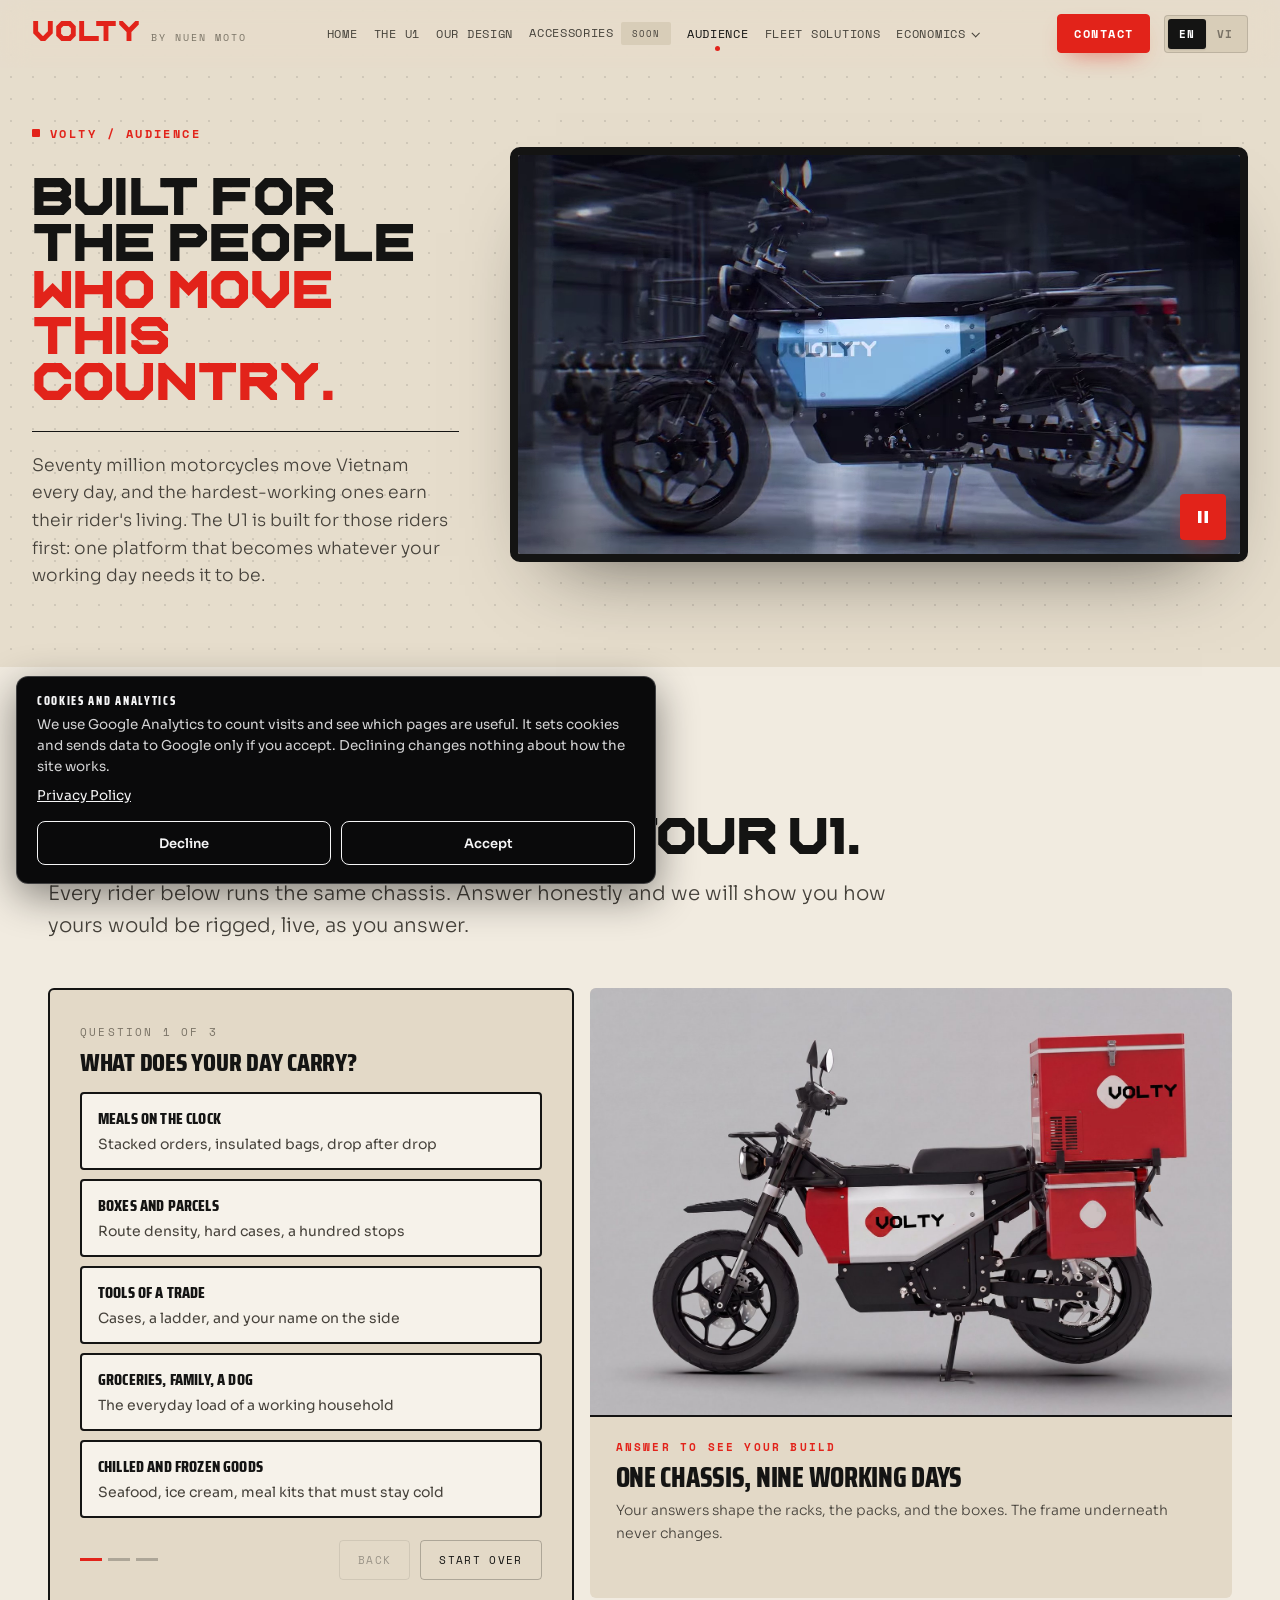
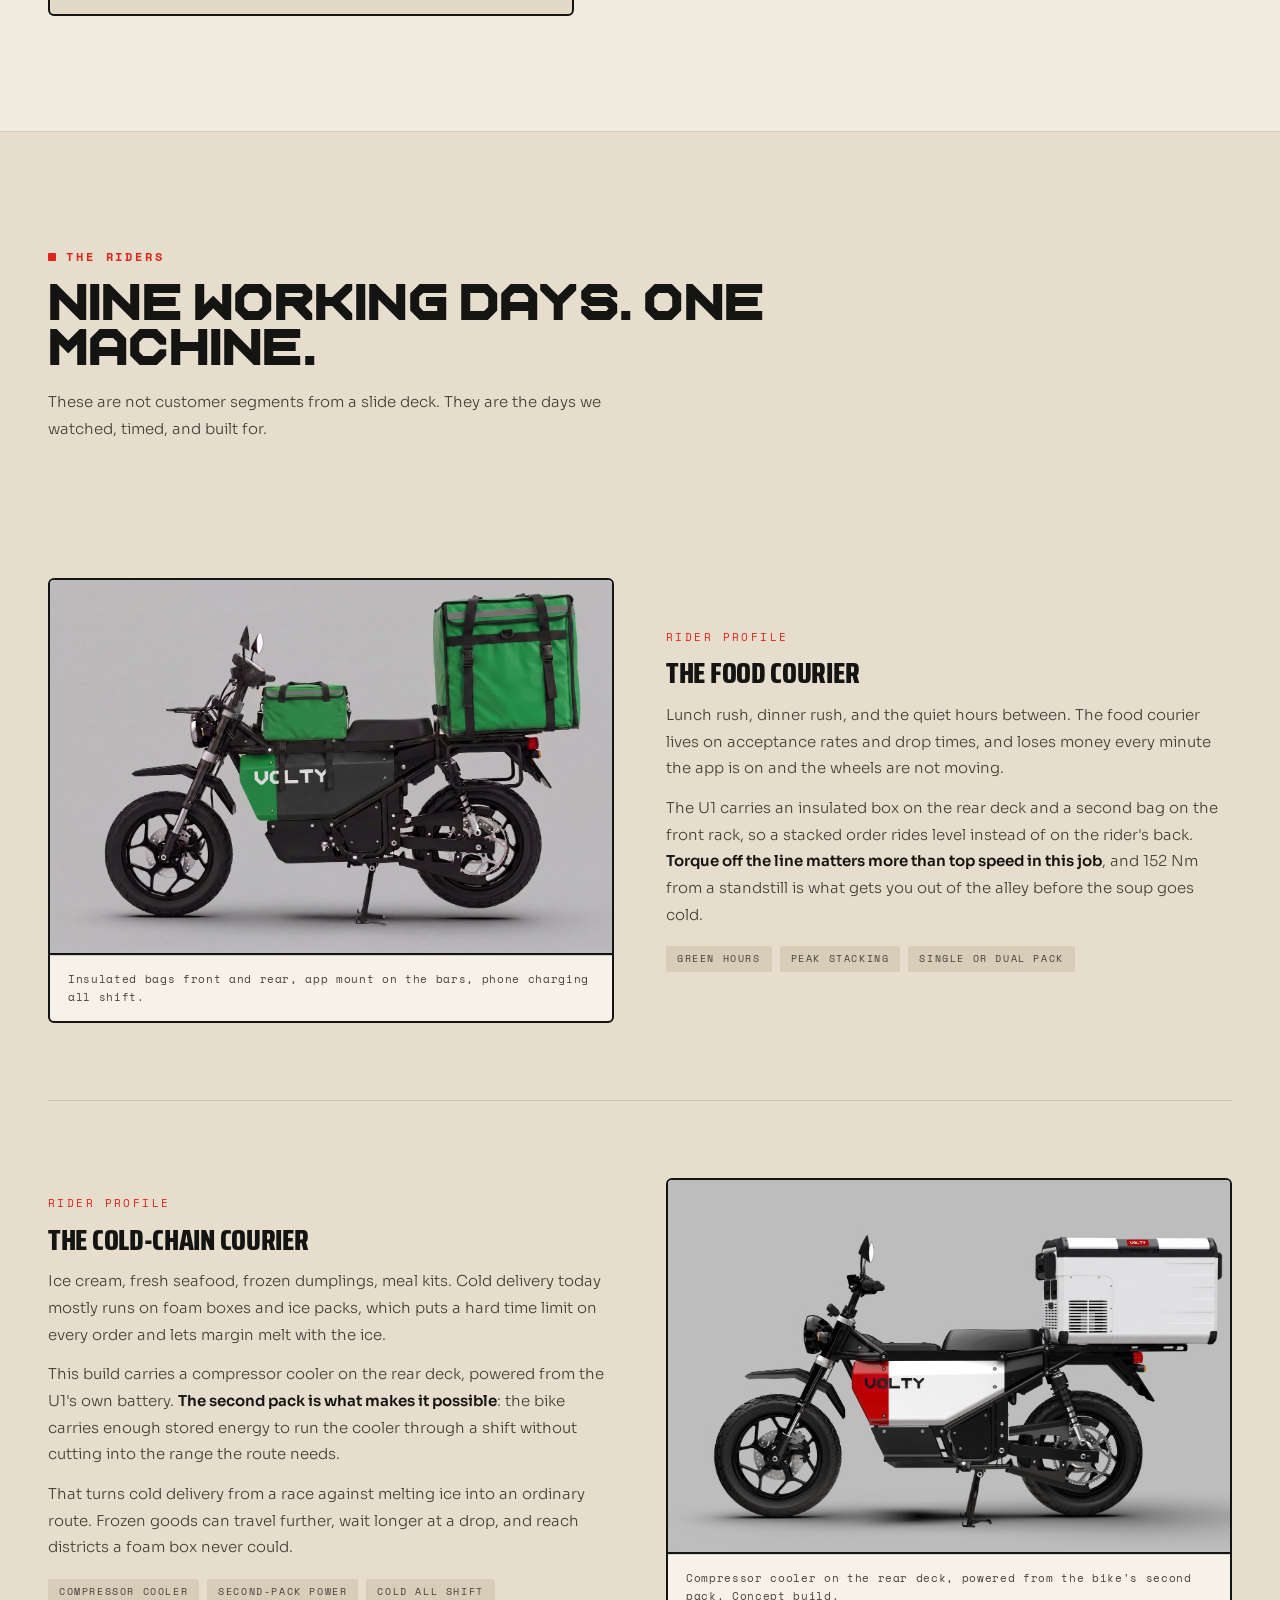
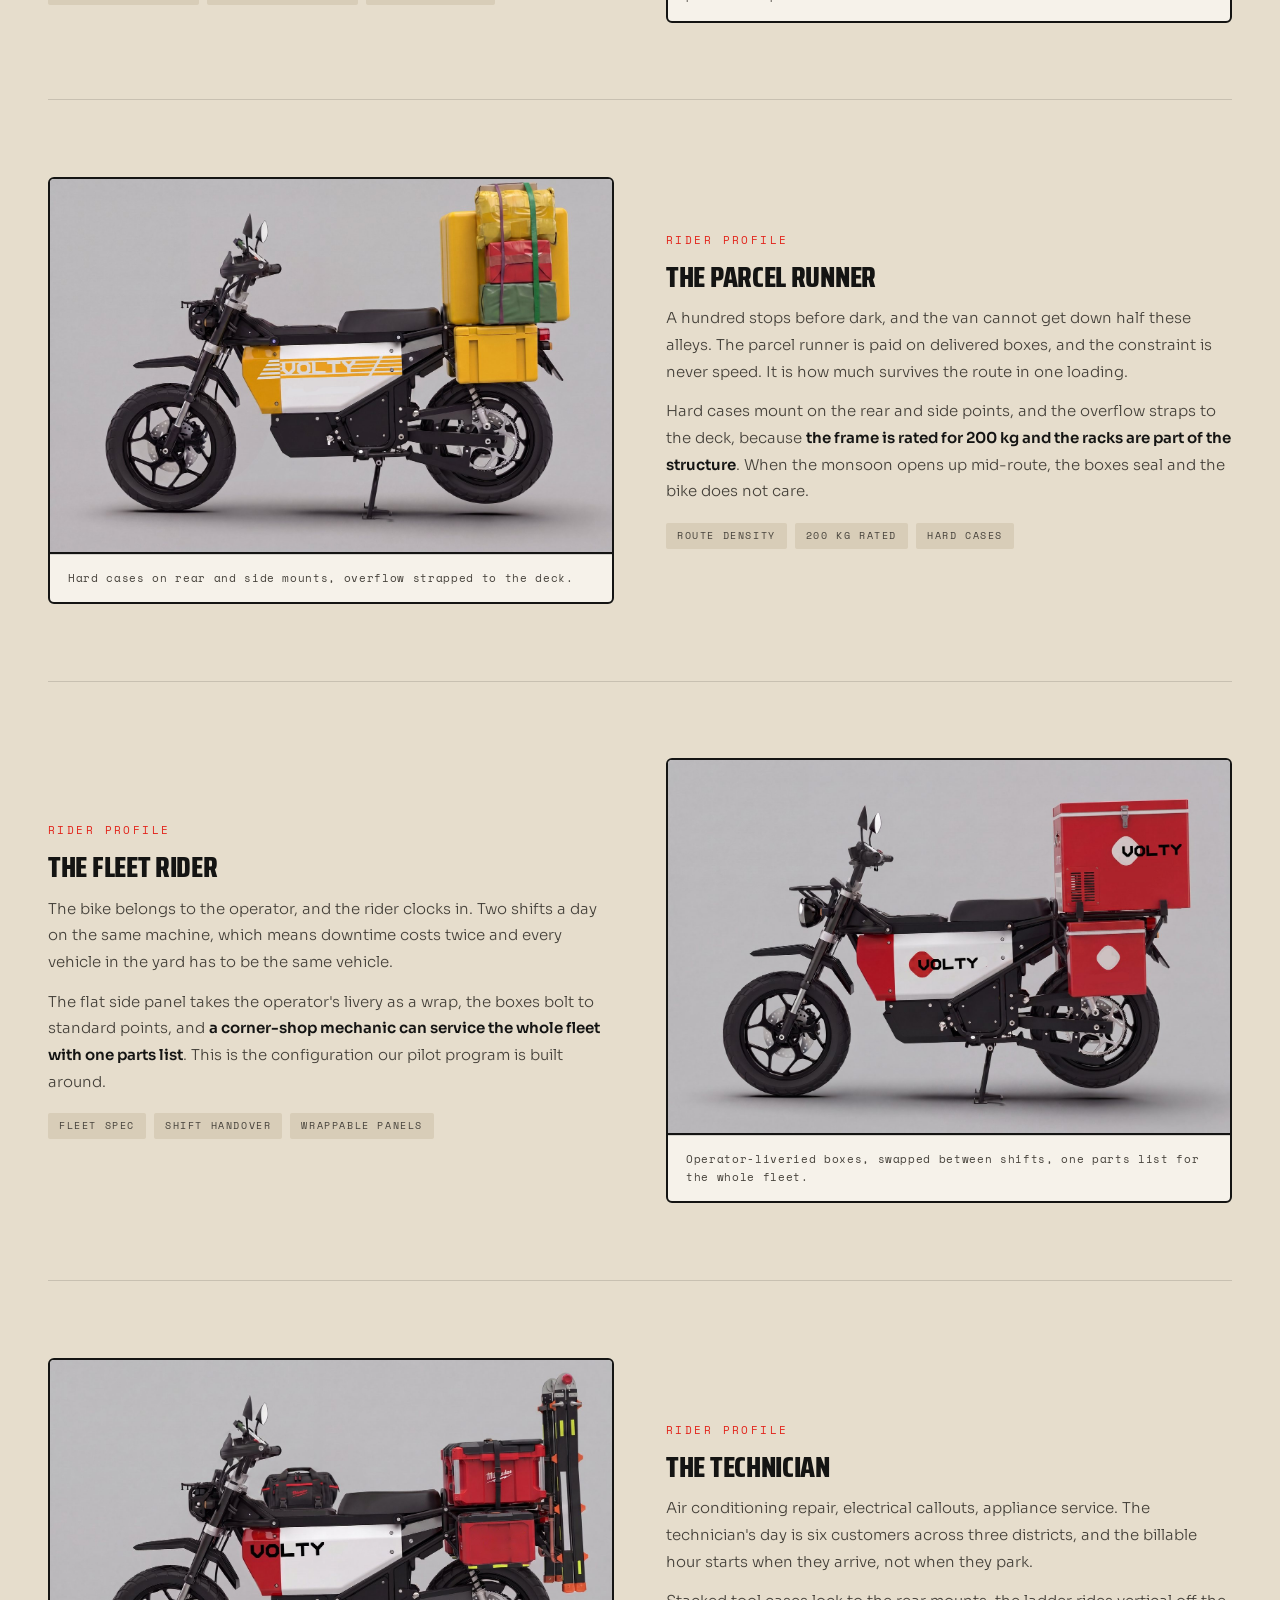
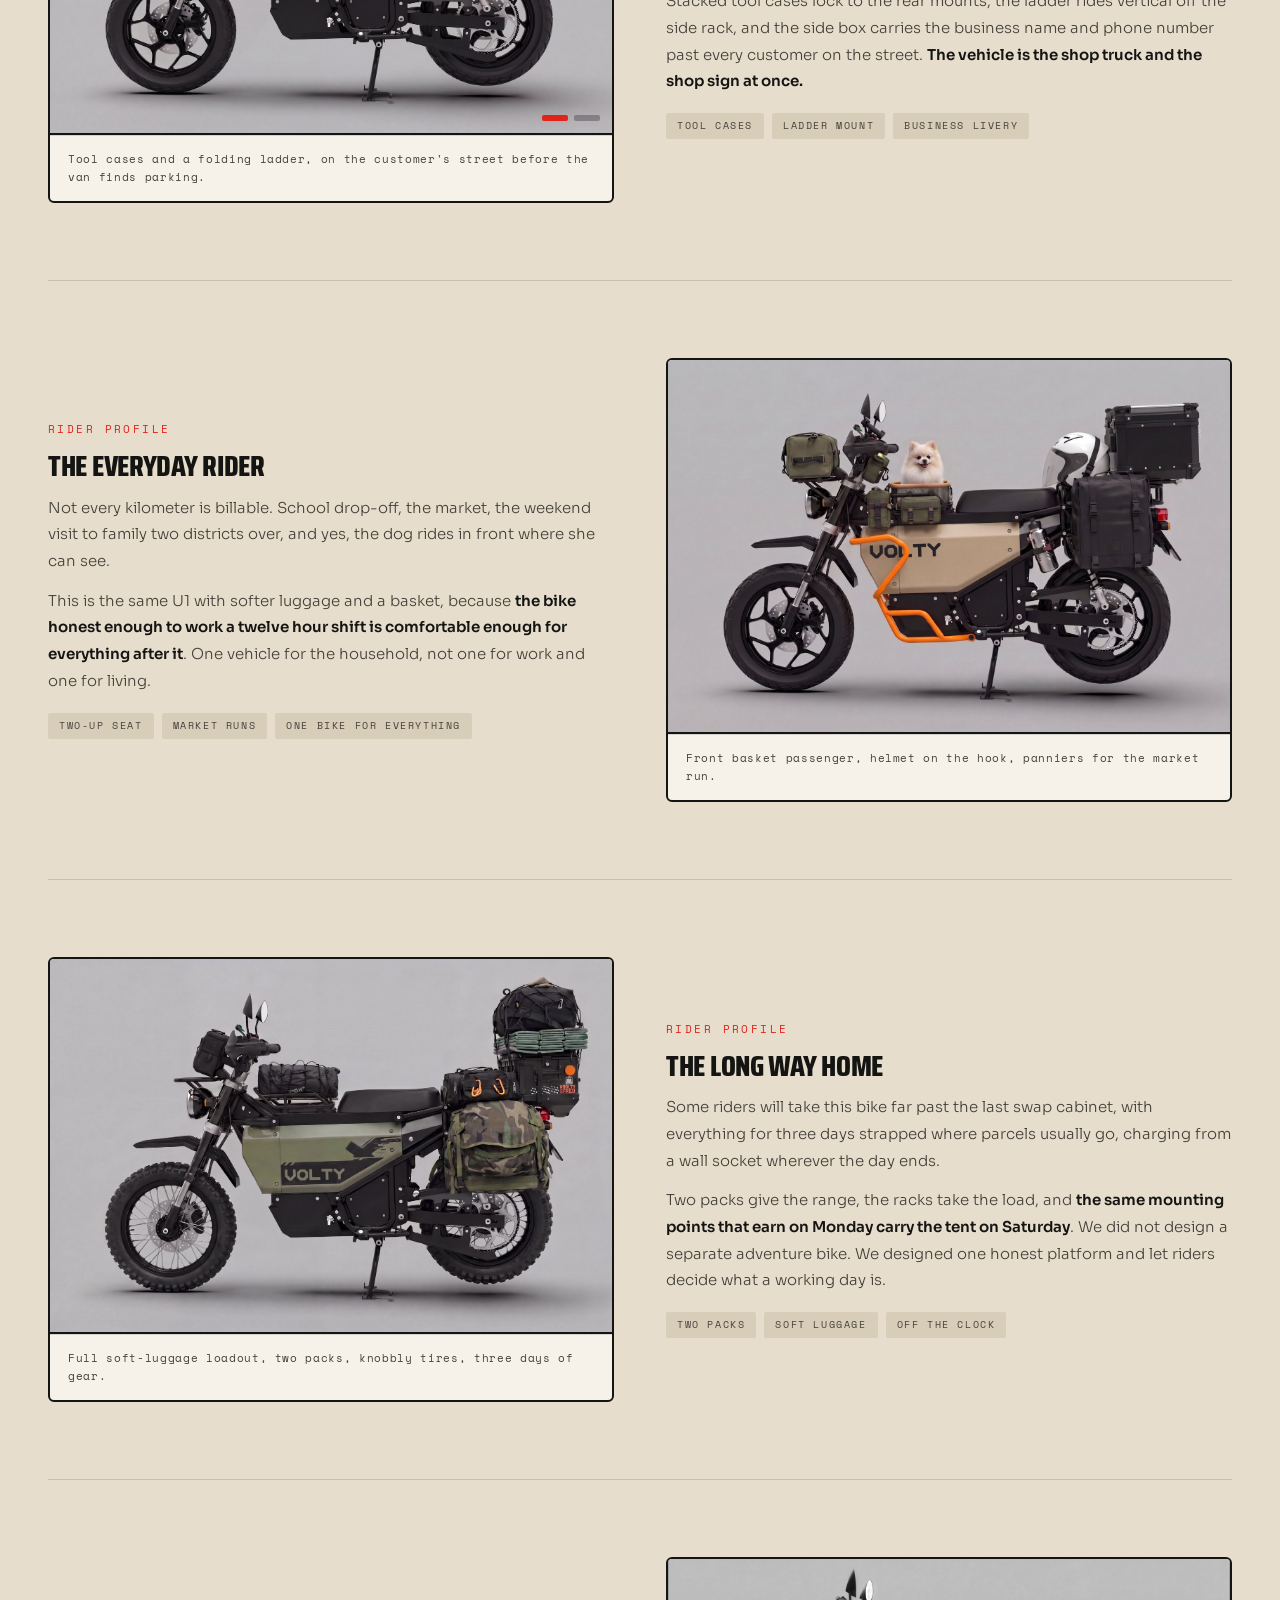
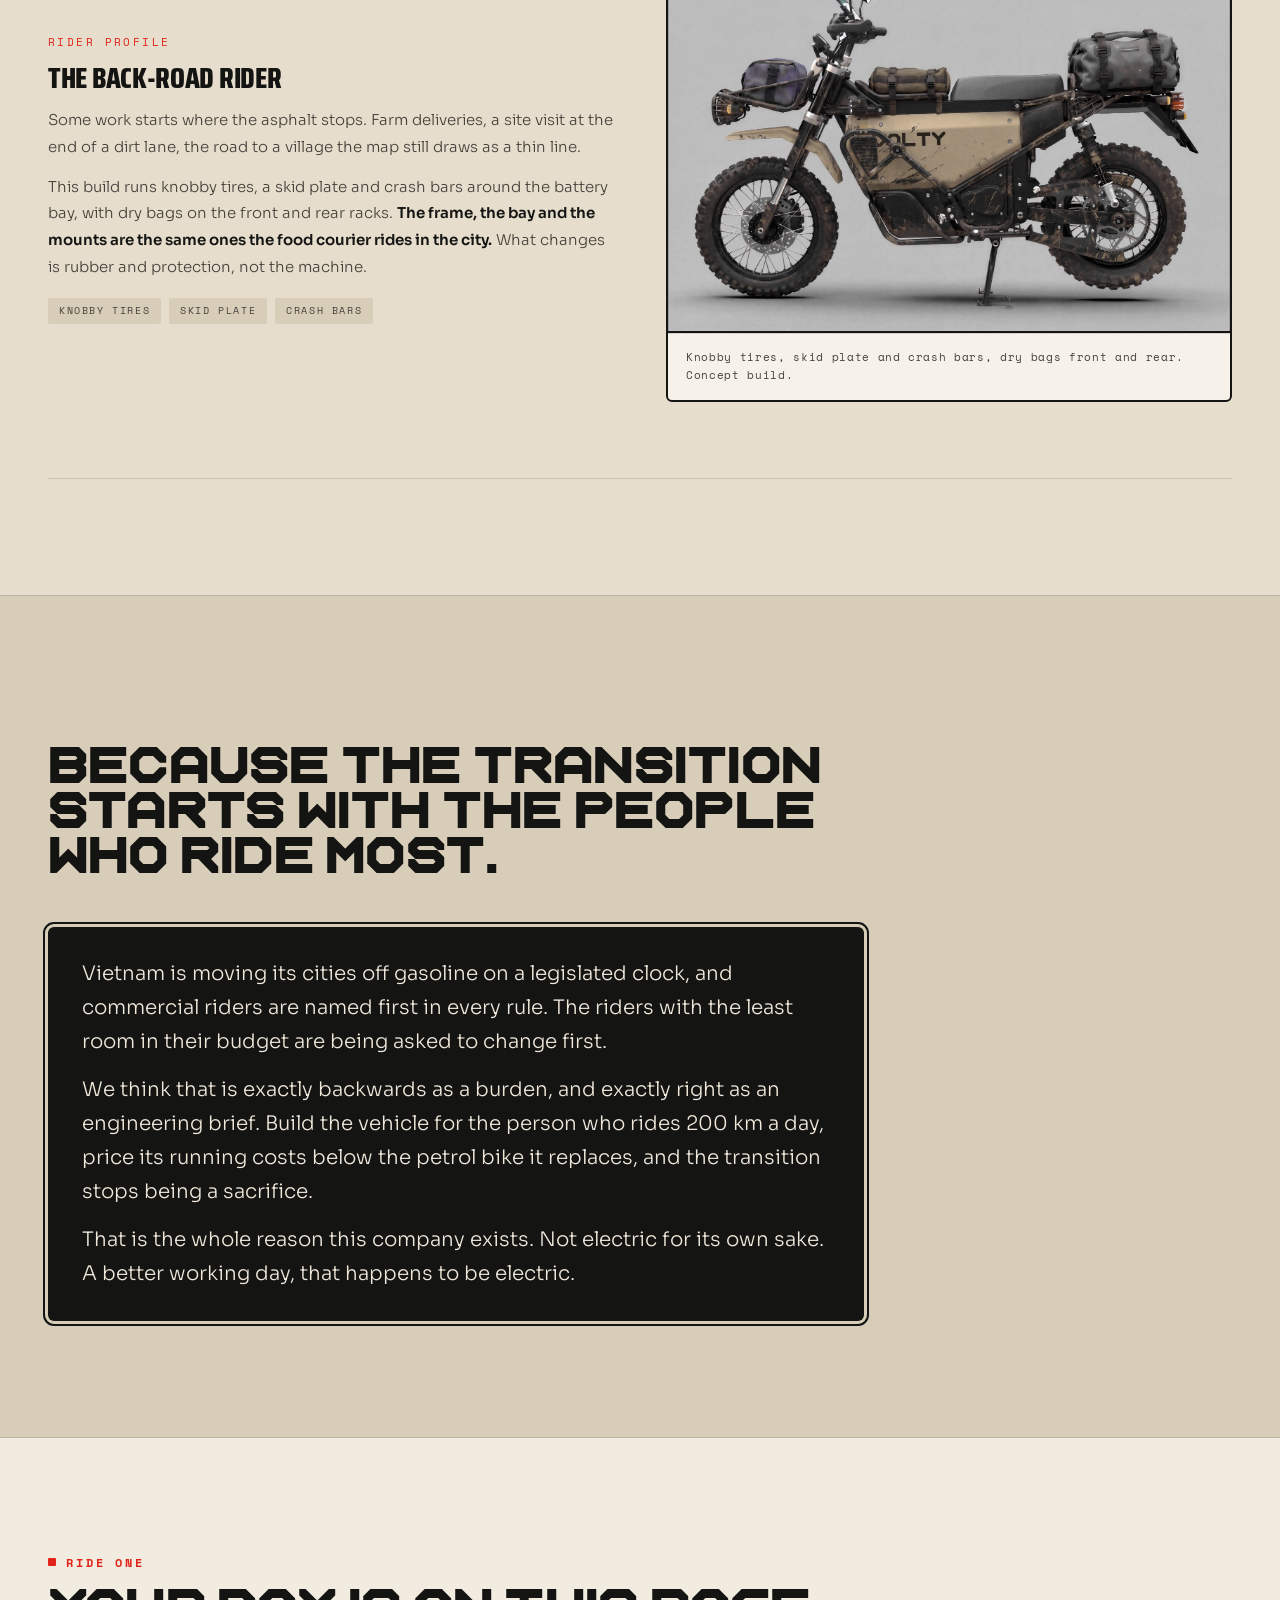
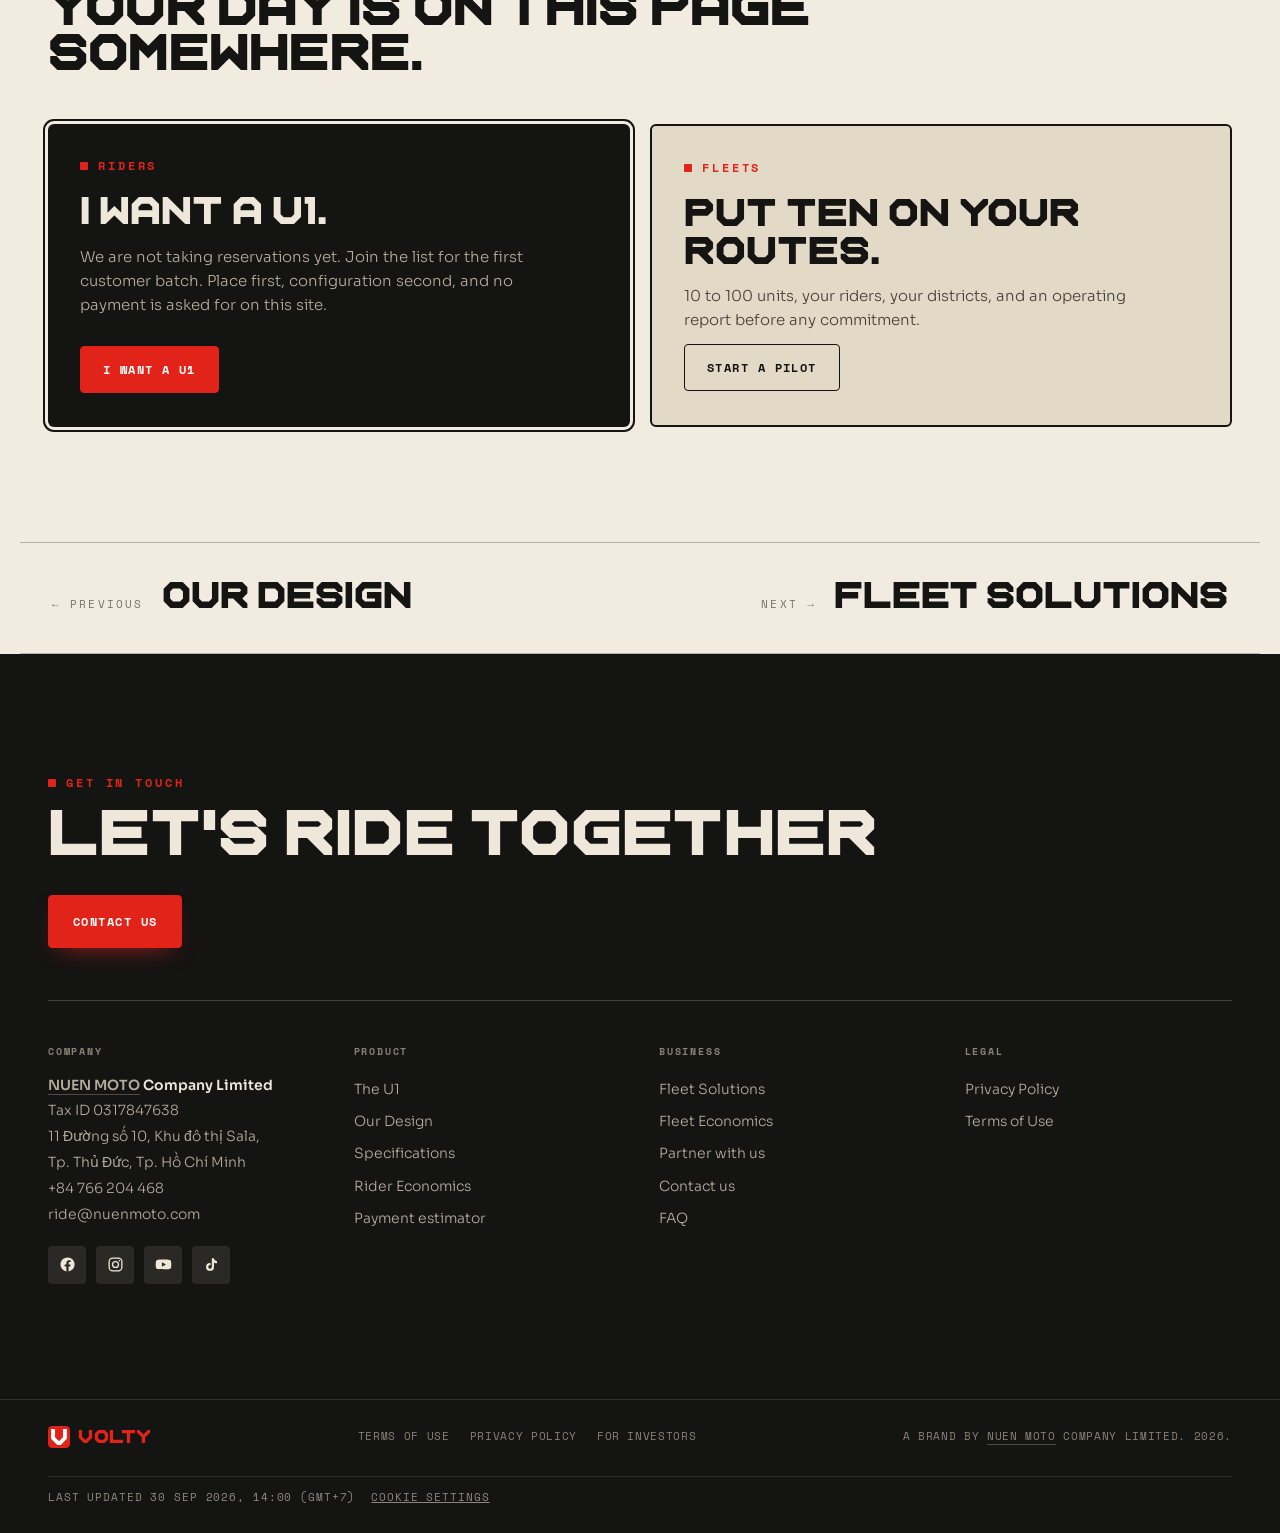
==== commit 5c48a292: "Add files via upload" ====
--- a/audience.html
+++ b/audience.html
@@ -3,11 +3,6 @@
 <meta charset="utf-8"/>
 <meta content="width=device-width, initial-scale=1" name="viewport"/>
 <meta content="Who the Volty U1 is built for: food couriers, parcel runners, technicians, fleet riders, and the everyday riders of Vietnam. Answer three questions and see your build." name="description"/>
-<meta content="VOLTY" property="og:site_name"/>
-<meta content="Audience | Volty by NUEN MOTO" property="og:title"/>
-<meta content="One platform, many working days. Find the build that matches yours." property="og:description"/>
-<meta content="website" property="og:type"/>
-<meta content="https://voltymoto.com/audience-hero-poster.jpg" property="og:image"/>
 <link href="https://voltymoto.com/audience.html" rel="canonical"/>
 <title>Audience | Volty by NUEN MOTO</title>
 <style>
@@ -26,6 +21,23 @@
 @font-face{font-family:'Be Vietnam Pro';src:url([data-uri]) format('woff2');font-weight:800;font-style:normal;font-display:swap;unicode-range:U+0000-00FF,U+0131,U+0152-0153,U+02BB-02BC,U+02C6,U+02DA,U+02DC,U+0304,U+0308,U+0329,U+2000-206F,U+20AC,U+2122,U+2191,U+2193,U+2212,U+2215,U+FEFF,U+FFFD}
 @font-face{font-family:'Be Vietnam Pro';src:url([data-uri]) format('woff2');font-weight:800;font-style:normal;font-display:swap;unicode-range:U+0102-0103,U+0110-0111,U+0128-0129,U+0168-0169,U+01A0-01A1,U+01AF-01B0,U+0300-0301,U+0303-0304,U+0308-0309,U+0323,U+0329,U+1EA0-1EF9,U+20AB}
 </style>
+<!--og:start-->
+<meta property="og:site_name" content="Volty by NUEN MOTO">
+<meta property="og:type" content="website">
+<meta property="og:url" content="https://voltymoto.com/audience.html">
+<meta property="og:title" content="Audience | Volty by NUEN MOTO">
+<meta property="og:description" content="Who the Volty U1 is built for: food couriers, parcel runners, technicians, fleet riders, and the everyday riders of Vietnam. Answer three questions and see your build.">
+<meta property="og:image" content="https://voltymoto.com/og-audience.jpg">
+<meta property="og:image:secure_url" content="https://voltymoto.com/og-audience.jpg">
+<meta property="og:image:type" content="image/jpeg">
+<meta property="og:image:width" content="1200">
+<meta property="og:image:height" content="630">
+<meta property="og:image:alt" content="Volty by NUEN MOTO: Audience">
+<meta name="twitter:card" content="summary_large_image">
+<meta name="twitter:title" content="Audience | Volty by NUEN MOTO">
+<meta name="twitter:description" content="Who the Volty U1 is built for: food couriers, parcel runners, technicians, fleet riders, and the everyday riders of Vietnam. Answer three questions and see your build.">
+<meta name="twitter:image" content="https://voltymoto.com/og-audience.jpg">
+<!--og:end-->
 
 <link href="favicon.svg" rel="icon" type="image/svg+xml"/>
 <link href="favicon-32.png" rel="icon" sizes="32x32" type="image/png"/>
@@ -1074,7 +1086,7 @@
       <a href="https://volty.info/company-overview" target="_blank" rel="noopener" data-en="For Investors" data-vi="Dành cho nhà đầu tư">For Investors</a>
     </div>
     <div class="fmeta"><span data-en="A brand by" data-vi="Một thương hiệu của Công ty TNHH">A brand by</span> <a class="corp" href="https://www.nuenmoto.com" target="_blank" rel="noopener">NUEN MOTO</a><span data-en=" Company Limited. 2026." data-vi=". 2026."> Company Limited. 2026.</span></div>
-    <div class="fstamp" style="flex:1 0 100%;width:100%;margin-top:14px;padding-top:12px;border-top:1px solid rgba(255,255,255,.1);font-family:var(--mono,monospace);font-size:11px;letter-spacing:.08em;text-transform:uppercase;color:rgba(238,231,218,.55)"><time datetime="2026-09-30T13:40+07:00" data-en="Last updated 30 Sep 2026, 13:40 (GMT+7)" data-vi="Cập nhật lần cuối: 30/09/2026, 13:40 (GMT+7)">Last updated 30 Sep 2026, 13:40 (GMT+7)</time><button type="button" class="ck-open" style="margin-left:16px;padding:0;background:none;border:0;color:inherit;font:inherit;letter-spacing:inherit;text-transform:inherit;text-decoration:underline;cursor:pointer" data-en="Cookie settings" data-vi="Cài đặt cookie">Cookie settings</button></div>
+    <div class="fstamp" style="flex:1 0 100%;width:100%;margin-top:14px;padding-top:12px;border-top:1px solid rgba(255,255,255,.1);font-family:var(--mono,monospace);font-size:11px;letter-spacing:.08em;text-transform:uppercase;color:rgba(238,231,218,.55)"><time datetime="2026-09-30T14:00+07:00" data-en="Last updated 30 Sep 2026, 14:00 (GMT+7)" data-vi="Cập nhật lần cuối: 30/09/2026, 14:00 (GMT+7)">Last updated 30 Sep 2026, 14:00 (GMT+7)</time><button type="button" class="ck-open" style="margin-left:16px;padding:0;background:none;border:0;color:inherit;font:inherit;letter-spacing:inherit;text-transform:inherit;text-decoration:underline;cursor:pointer" data-en="Cookie settings" data-vi="Cài đặt cookie">Cookie settings</button></div>
   </div>
 </footer>
 
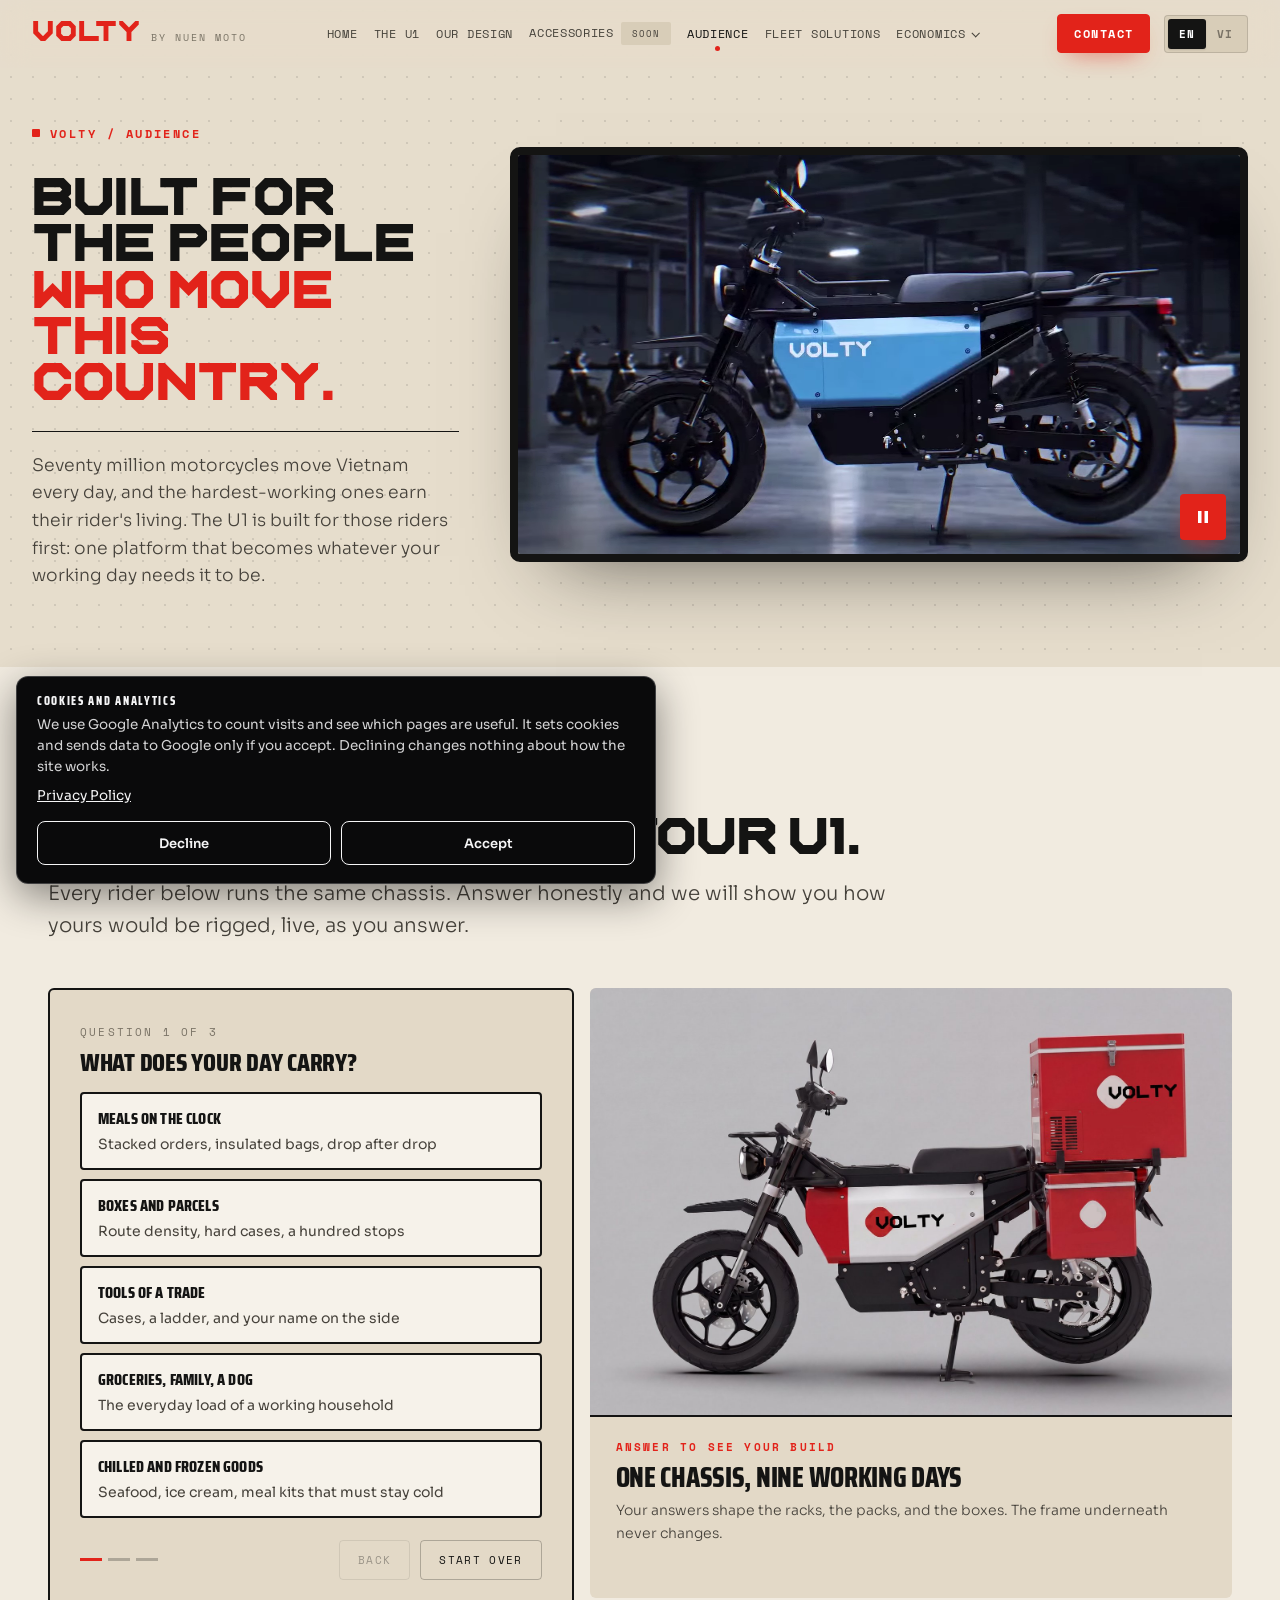
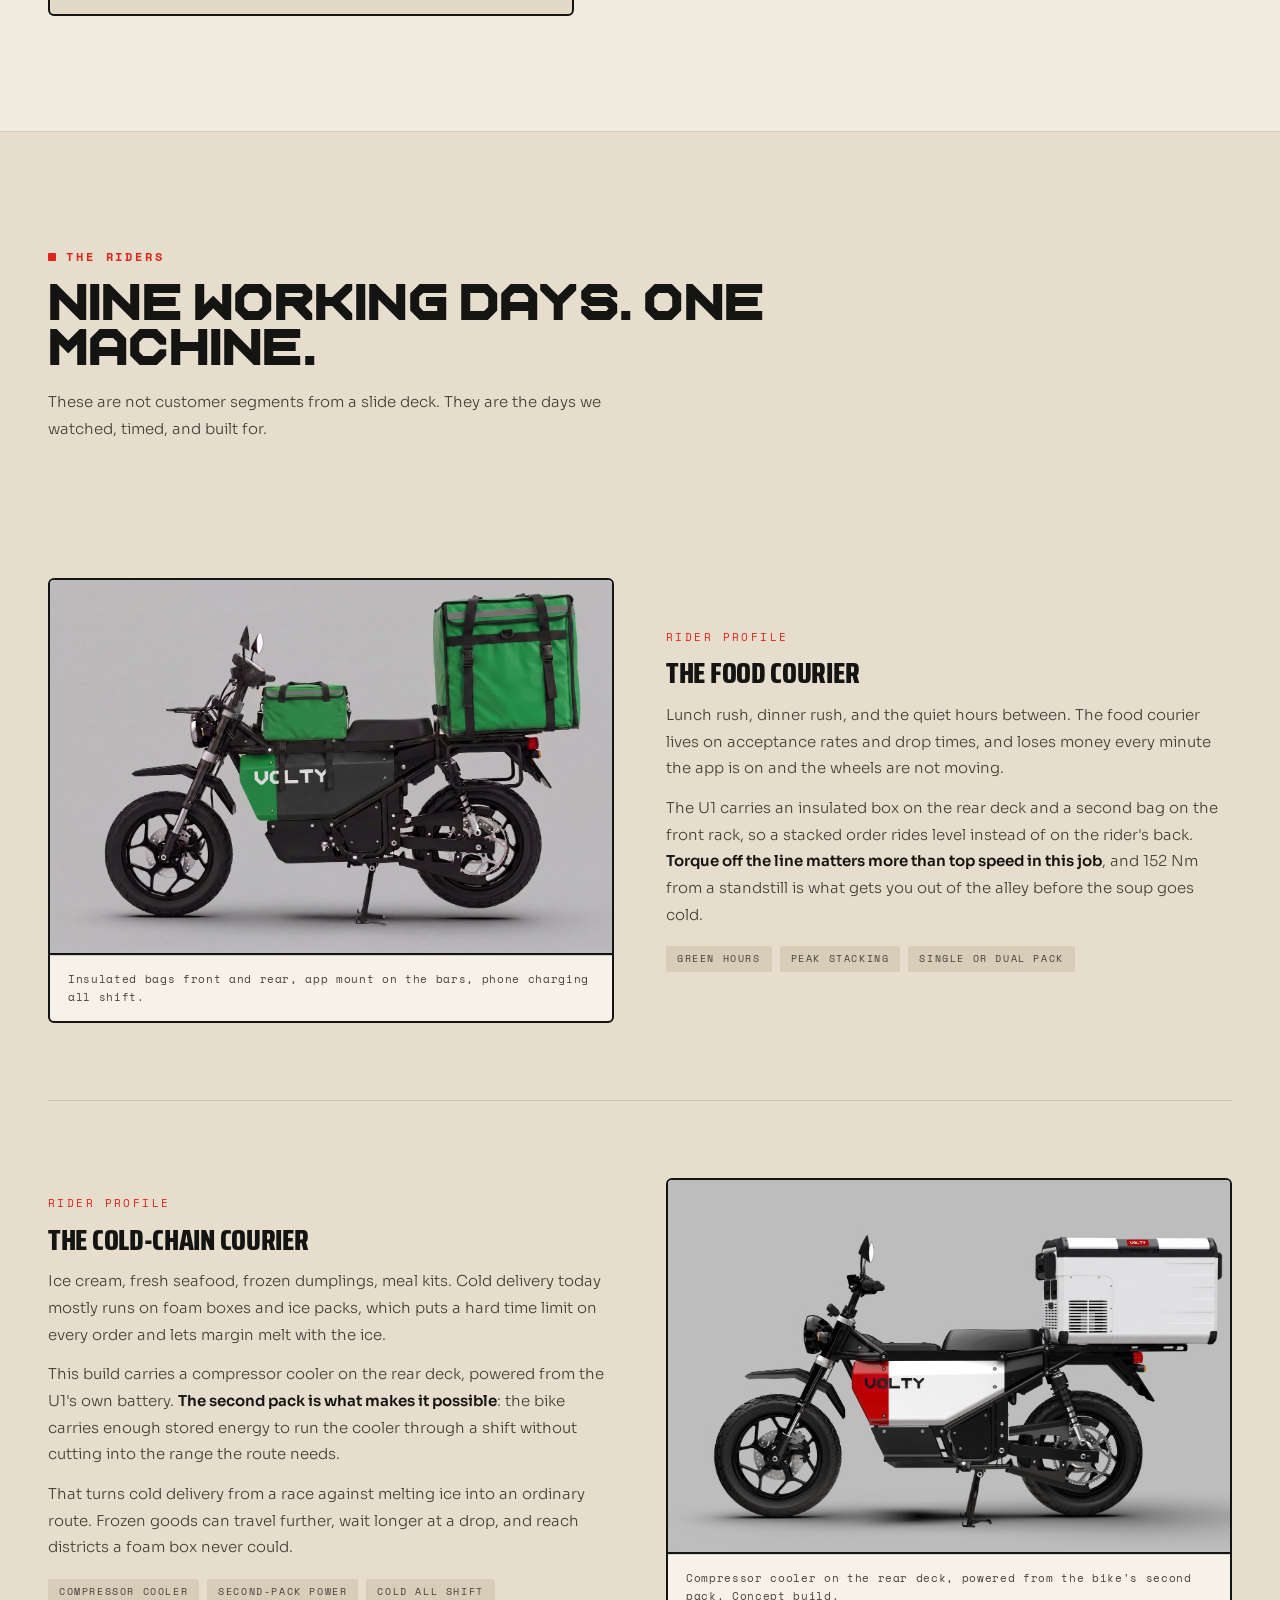
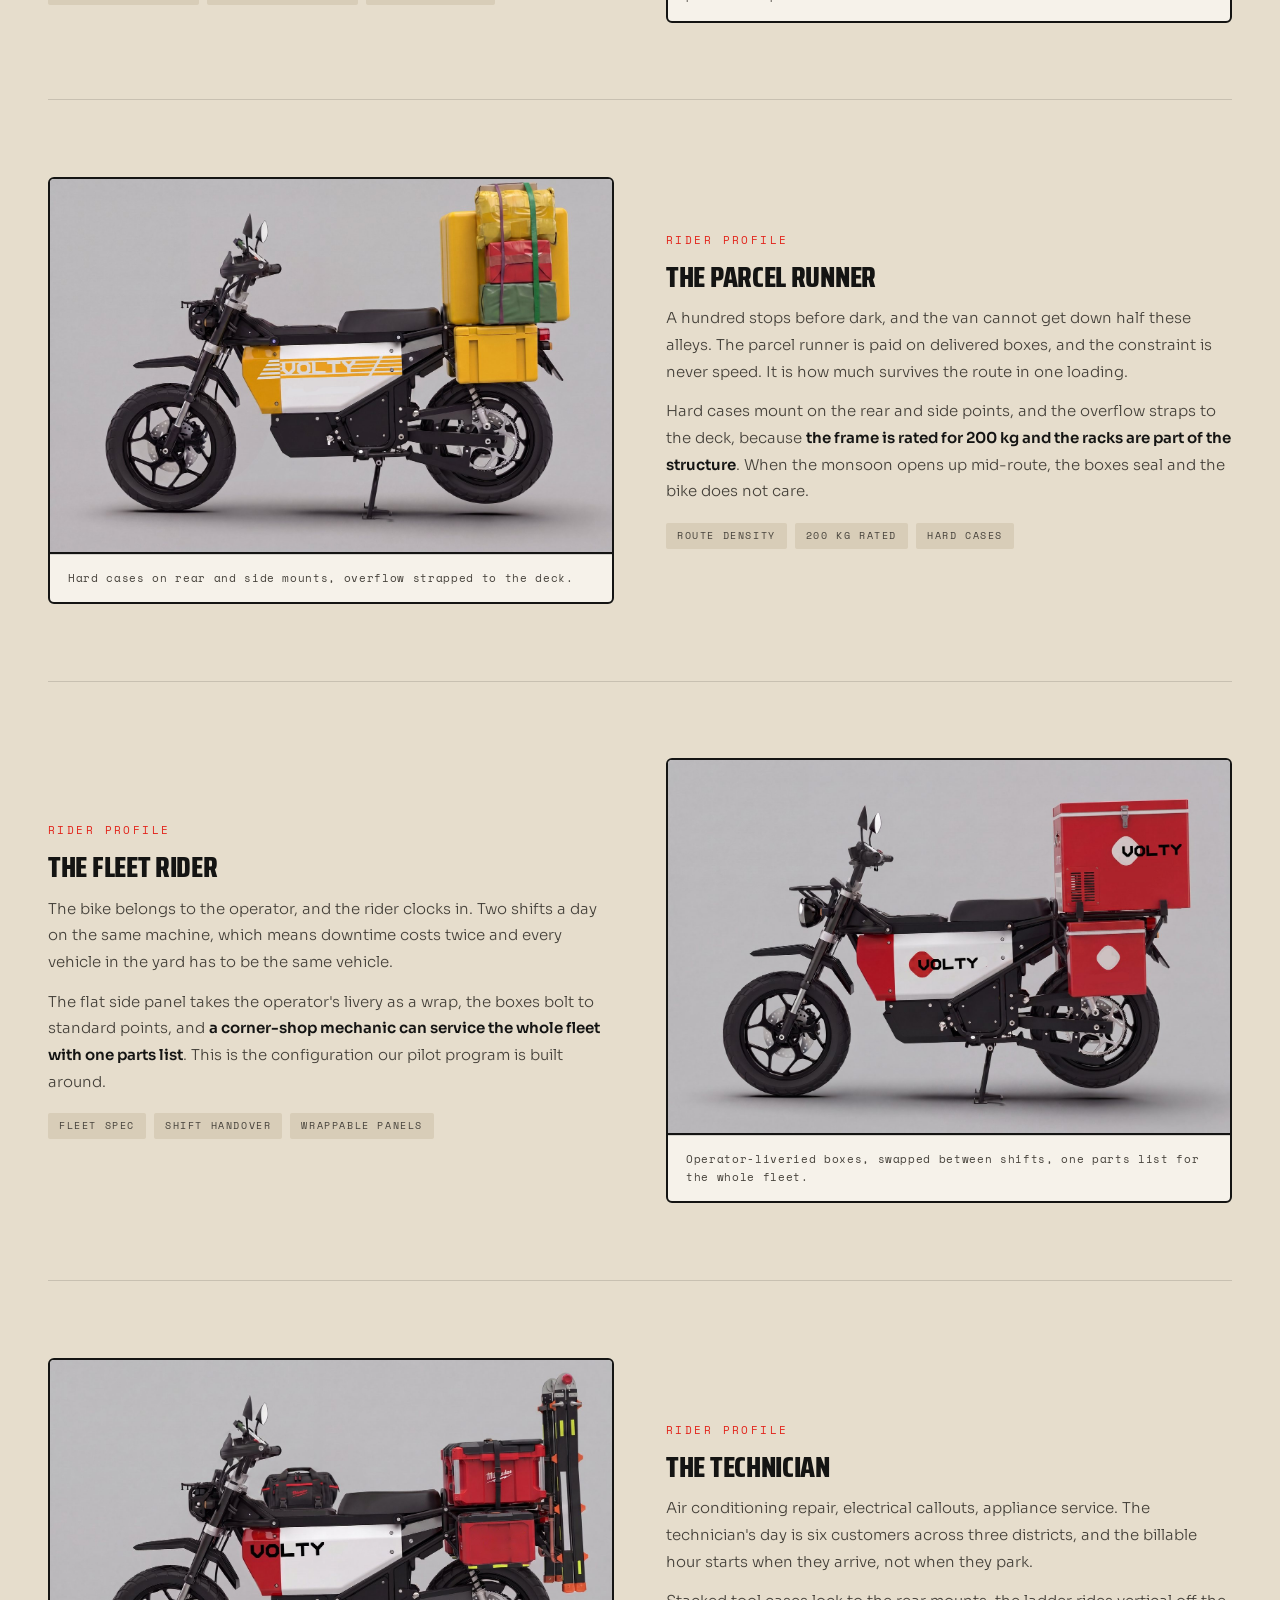
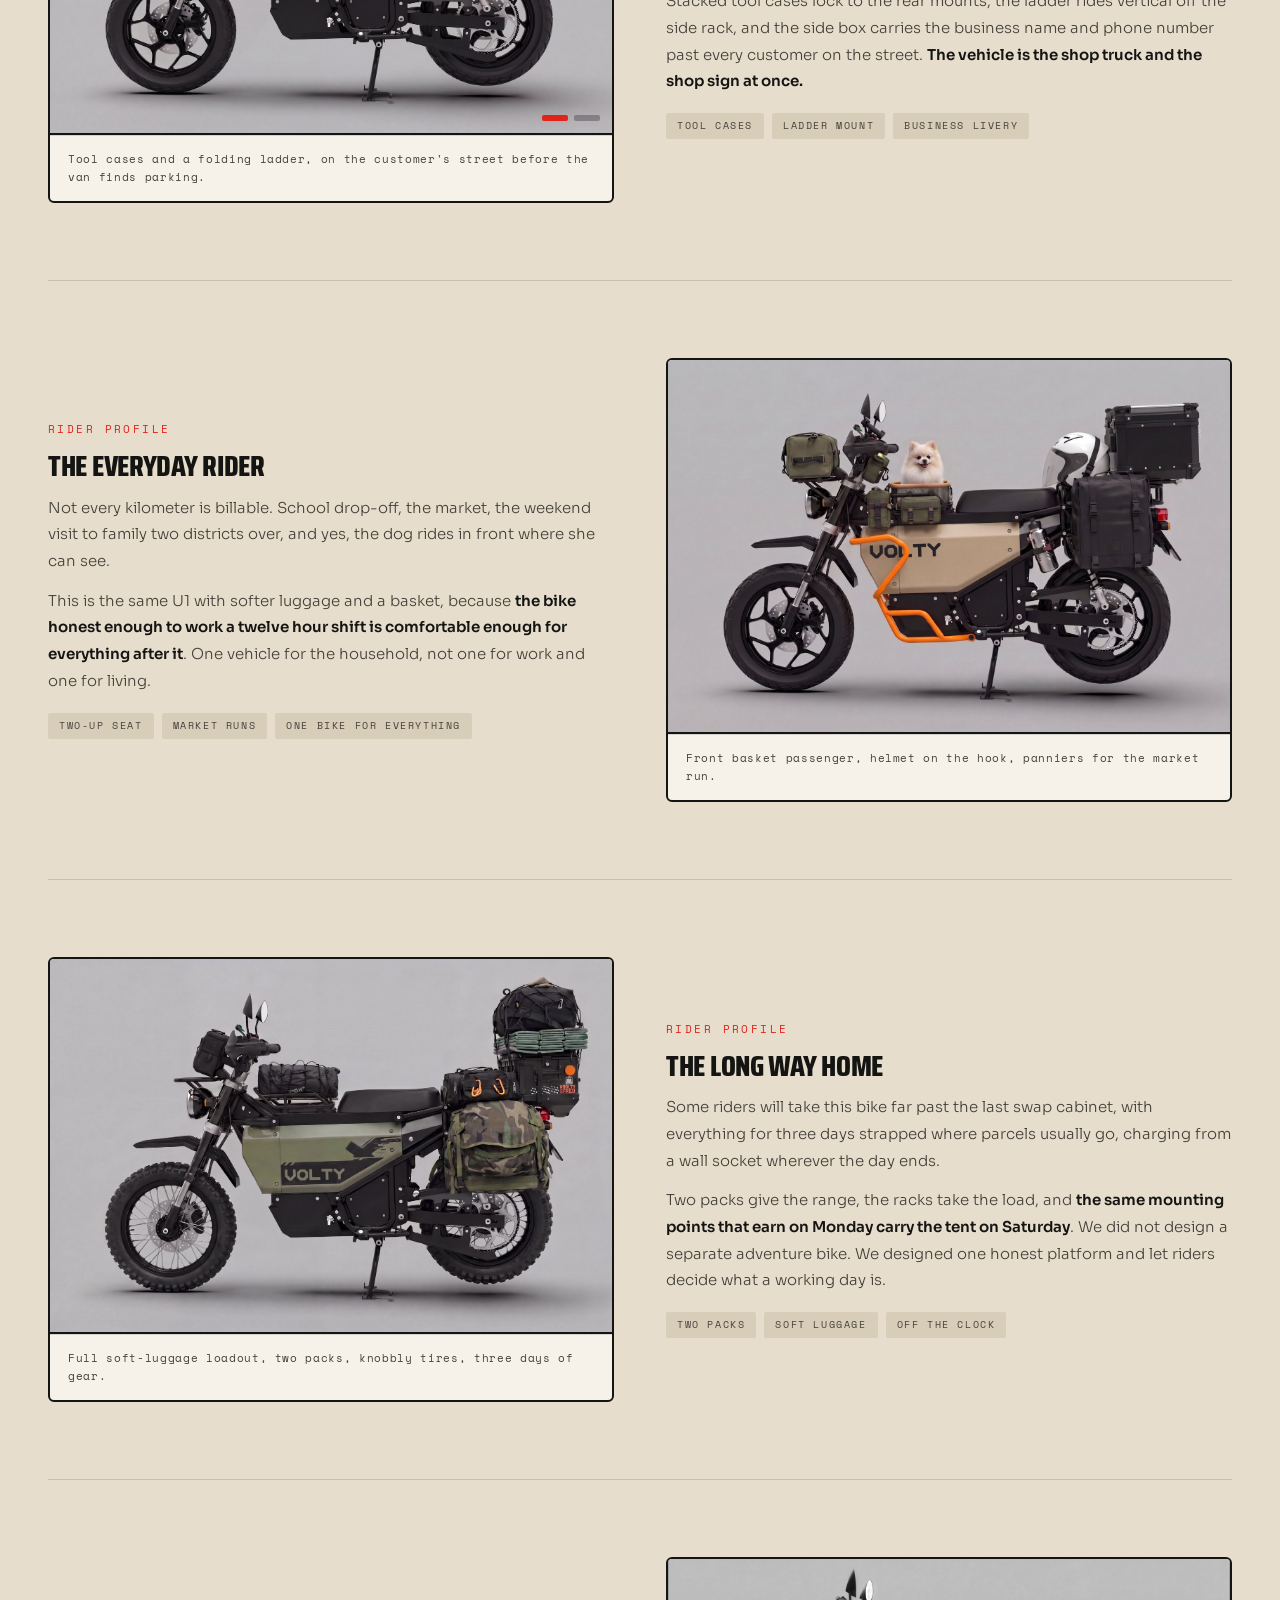
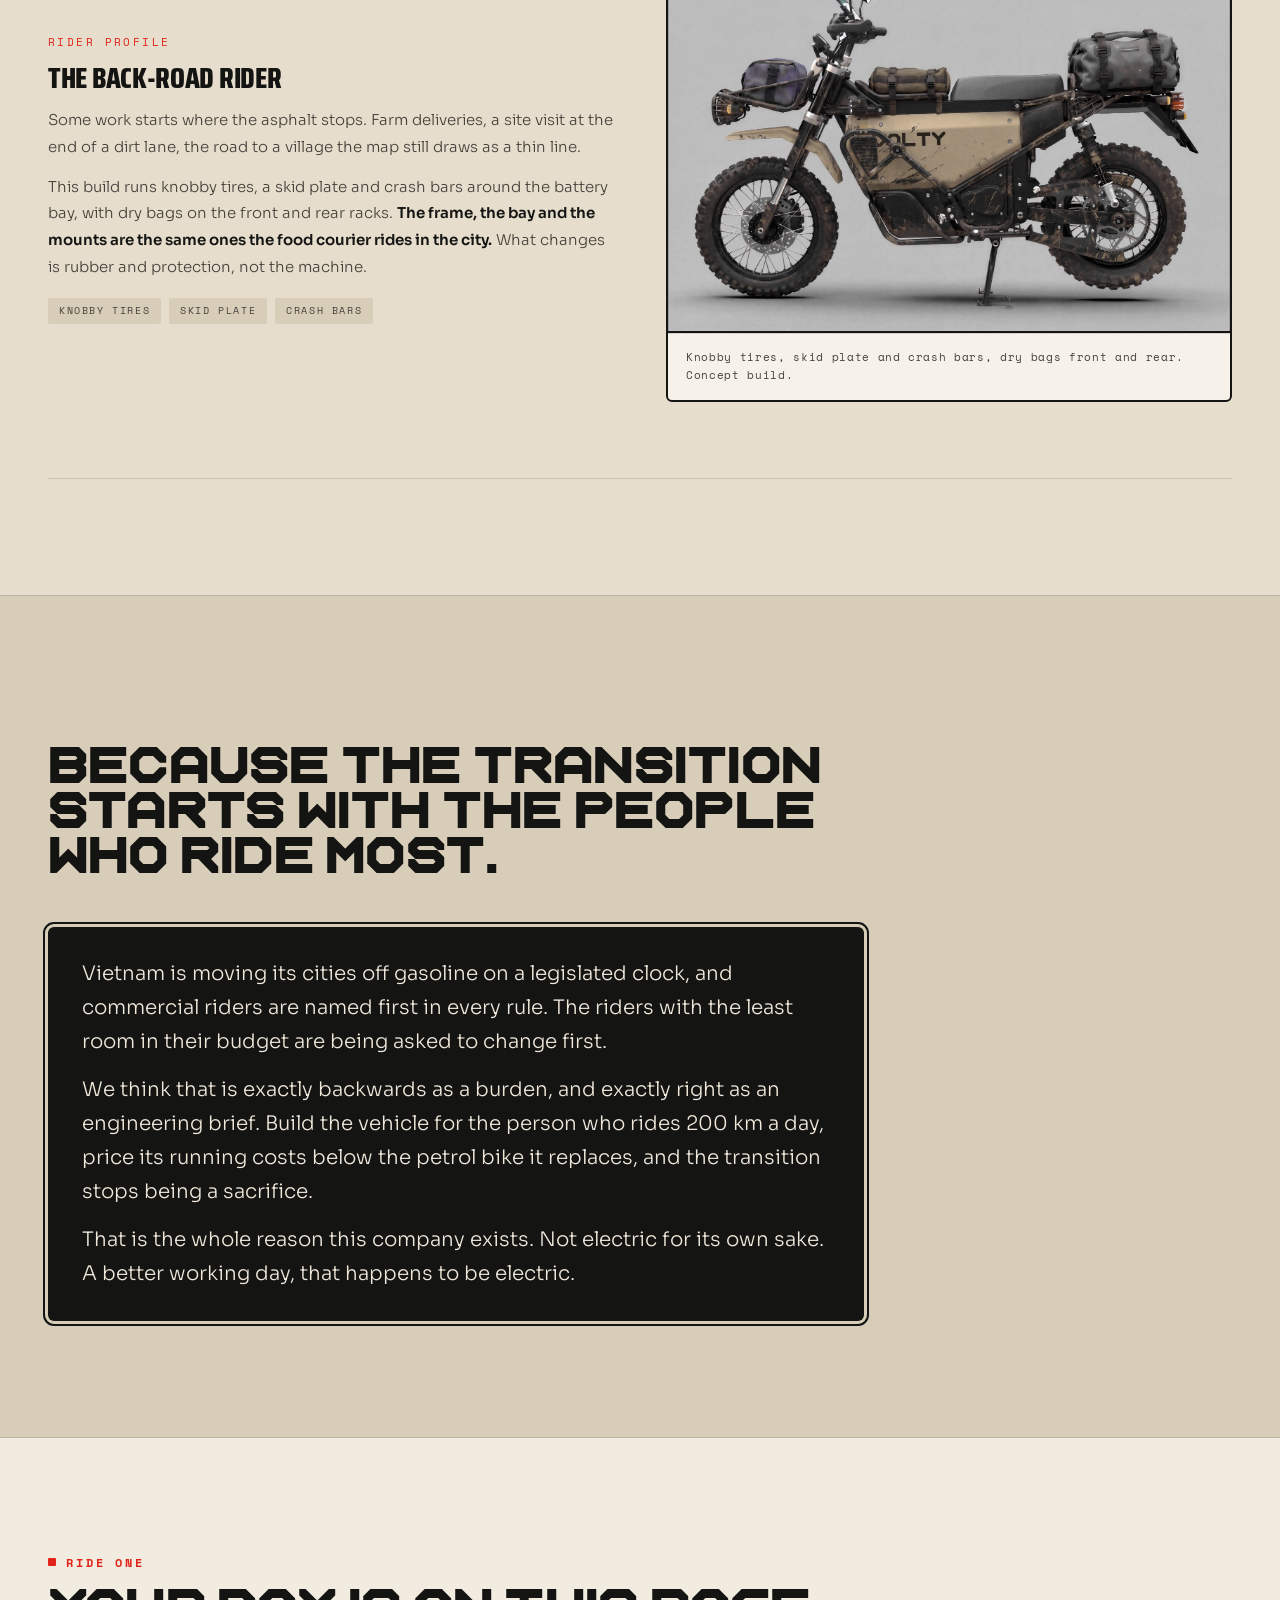
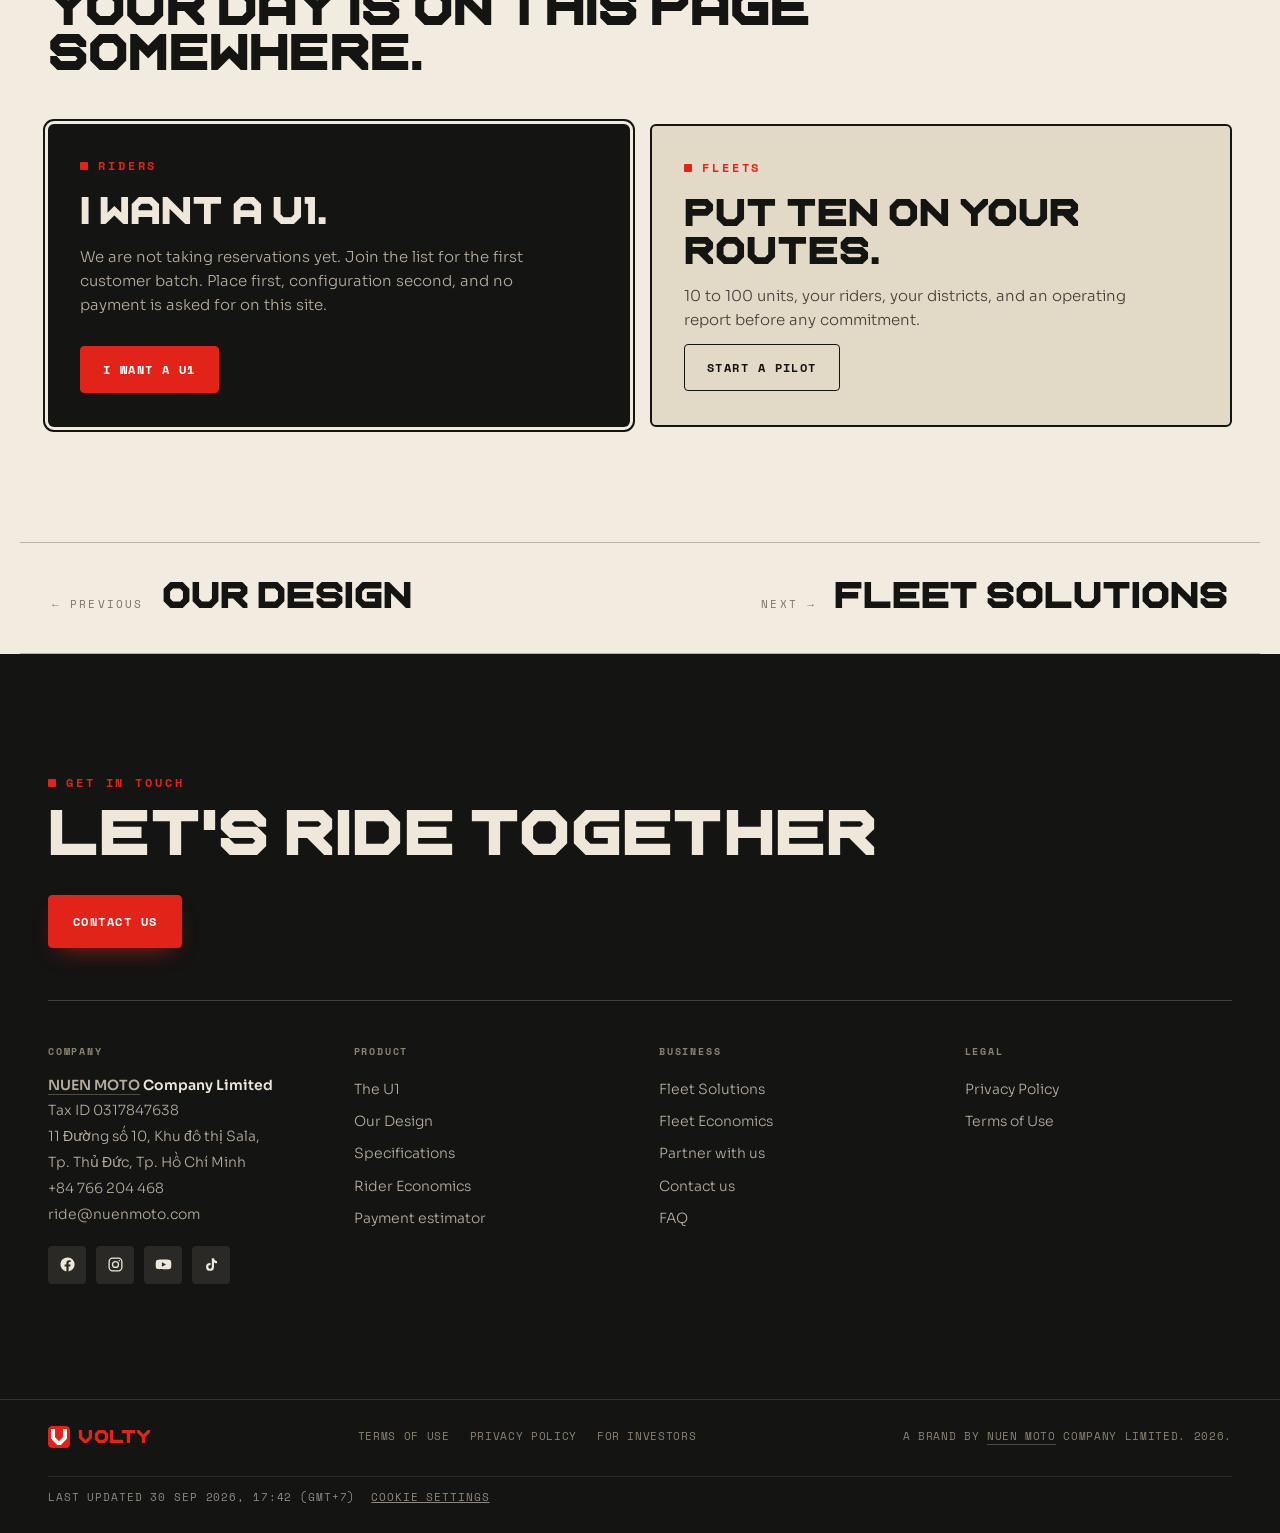
==== commit 96524f50: "Add files via upload" ====
--- a/audience.html
+++ b/audience.html
@@ -21,6 +21,12 @@
 @font-face{font-family:'Be Vietnam Pro';src:url([data-uri]) format('woff2');font-weight:800;font-style:normal;font-display:swap;unicode-range:U+0000-00FF,U+0131,U+0152-0153,U+02BB-02BC,U+02C6,U+02DA,U+02DC,U+0304,U+0308,U+0329,U+2000-206F,U+20AC,U+2122,U+2191,U+2193,U+2212,U+2215,U+FEFF,U+FFFD}
 @font-face{font-family:'Be Vietnam Pro';src:url([data-uri]) format('woff2');font-weight:800;font-style:normal;font-display:swap;unicode-range:U+0102-0103,U+0110-0111,U+0128-0129,U+0168-0169,U+01A0-01A1,U+01AF-01B0,U+0300-0301,U+0303-0304,U+0308-0309,U+0323,U+0329,U+1EA0-1EF9,U+20AB}
 </style>
+<!--icons:start-->
+<link rel="apple-touch-icon" sizes="180x180" href="/apple-touch-icon.png?v=2">
+<link rel="manifest" href="/site.webmanifest?v=2">
+<meta name="apple-mobile-web-app-title" content="Volty">
+<meta name="application-name" content="Volty">
+<!--icons:end-->
 <!--og:start-->
 <meta property="og:site_name" content="Volty by NUEN MOTO">
 <meta property="og:type" content="website">
@@ -42,7 +48,6 @@
 <link href="favicon.svg" rel="icon" type="image/svg+xml"/>
 <link href="favicon-32.png" rel="icon" sizes="32x32" type="image/png"/>
 <link href="favicon-16.png" rel="icon" sizes="16x16" type="image/png"/>
-<link href="apple-touch-icon.png" rel="apple-touch-icon" sizes="180x180"/>
 <meta content="#F3EFE7" name="theme-color"/>
 <style>
 </style>
@@ -1086,7 +1091,7 @@
       <a href="https://volty.info/company-overview" target="_blank" rel="noopener" data-en="For Investors" data-vi="Dành cho nhà đầu tư">For Investors</a>
     </div>
     <div class="fmeta"><span data-en="A brand by" data-vi="Một thương hiệu của Công ty TNHH">A brand by</span> <a class="corp" href="https://www.nuenmoto.com" target="_blank" rel="noopener">NUEN MOTO</a><span data-en=" Company Limited. 2026." data-vi=". 2026."> Company Limited. 2026.</span></div>
-    <div class="fstamp" style="flex:1 0 100%;width:100%;margin-top:14px;padding-top:12px;border-top:1px solid rgba(255,255,255,.1);font-family:var(--mono,monospace);font-size:11px;letter-spacing:.08em;text-transform:uppercase;color:rgba(238,231,218,.55)"><time datetime="2026-09-30T14:00+07:00" data-en="Last updated 30 Sep 2026, 14:00 (GMT+7)" data-vi="Cập nhật lần cuối: 30/09/2026, 14:00 (GMT+7)">Last updated 30 Sep 2026, 14:00 (GMT+7)</time><button type="button" class="ck-open" style="margin-left:16px;padding:0;background:none;border:0;color:inherit;font:inherit;letter-spacing:inherit;text-transform:inherit;text-decoration:underline;cursor:pointer" data-en="Cookie settings" data-vi="Cài đặt cookie">Cookie settings</button></div>
+    <div class="fstamp" style="flex:1 0 100%;width:100%;margin-top:14px;padding-top:12px;border-top:1px solid rgba(255,255,255,.1);font-family:var(--mono,monospace);font-size:11px;letter-spacing:.08em;text-transform:uppercase;color:rgba(238,231,218,.55)"><time datetime="2026-09-30T17:42+07:00" data-en="Last updated 30 Sep 2026, 17:42 (GMT+7)" data-vi="Cập nhật lần cuối: 30/09/2026, 17:42 (GMT+7)">Last updated 30 Sep 2026, 17:42 (GMT+7)</time><button type="button" class="ck-open" style="margin-left:16px;padding:0;background:none;border:0;color:inherit;font:inherit;letter-spacing:inherit;text-transform:inherit;text-decoration:underline;cursor:pointer" data-en="Cookie settings" data-vi="Cài đặt cookie">Cookie settings</button></div>
   </div>
 </footer>
 
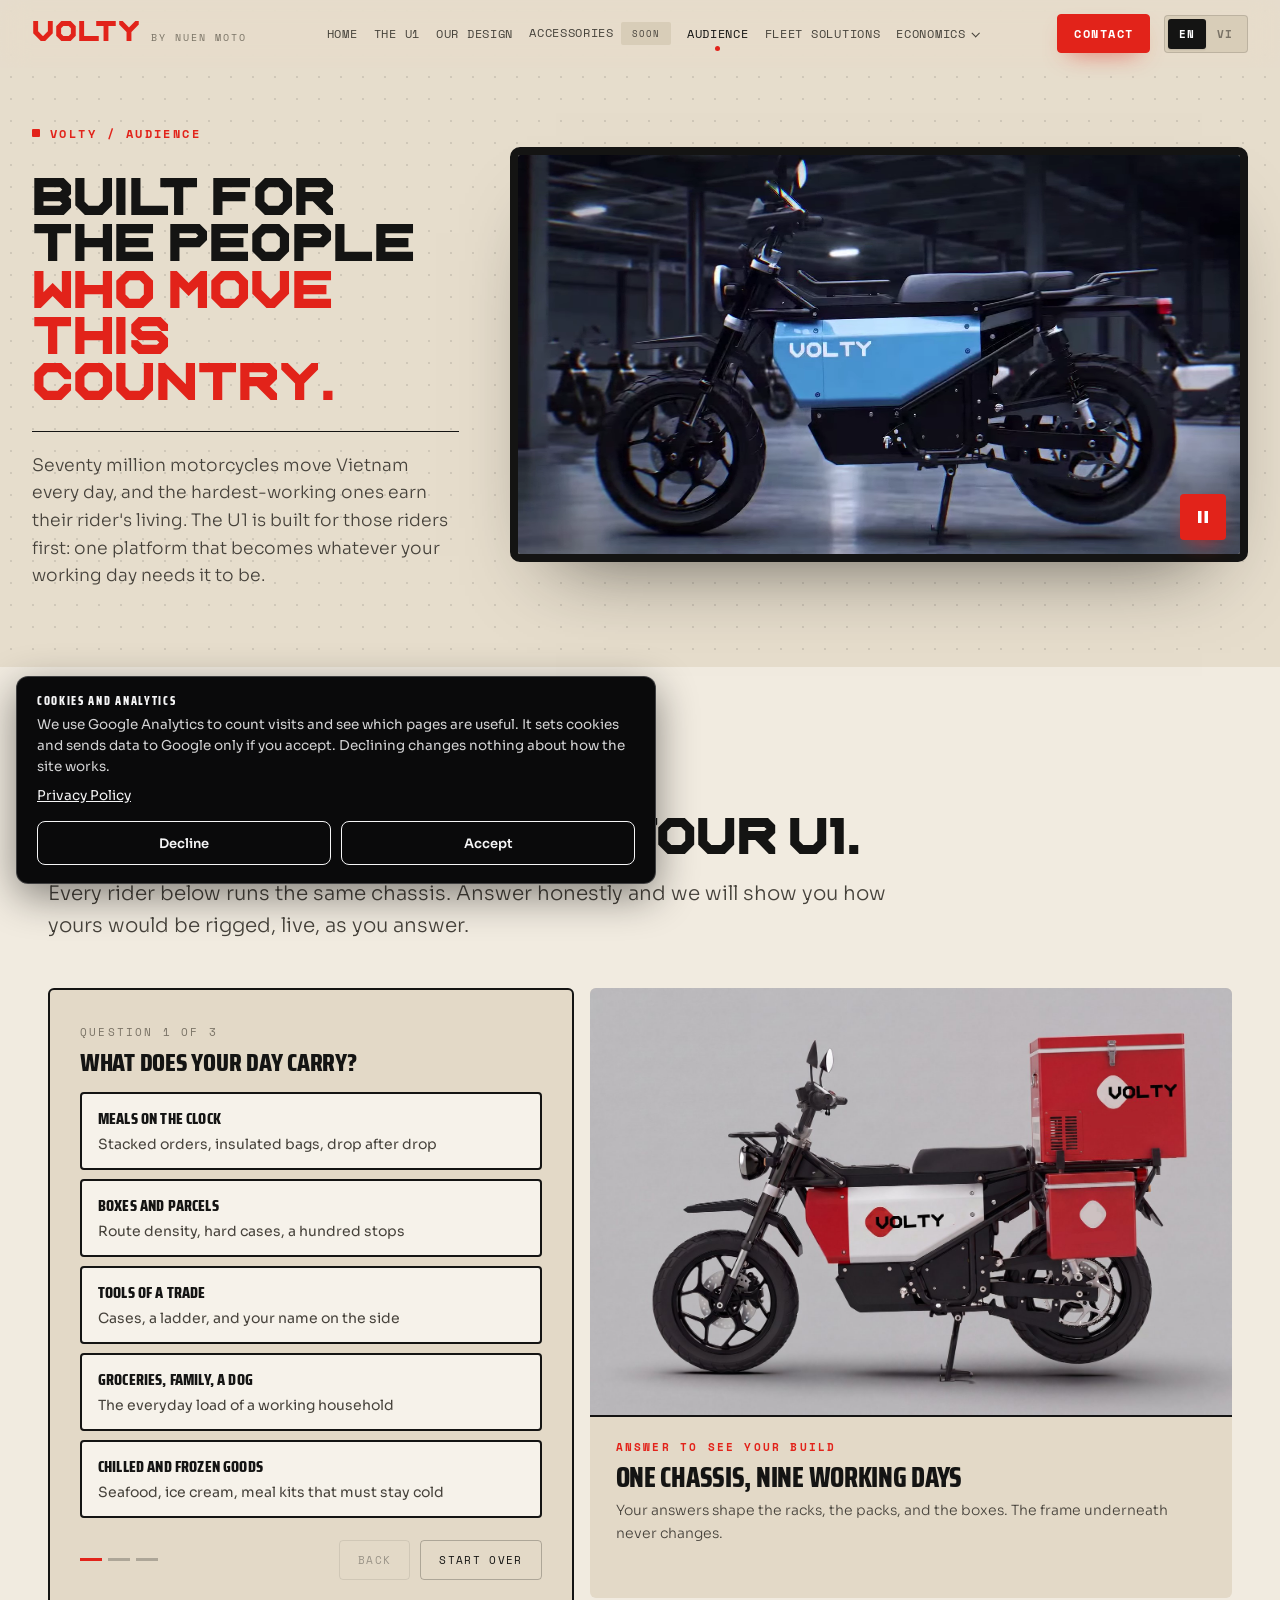
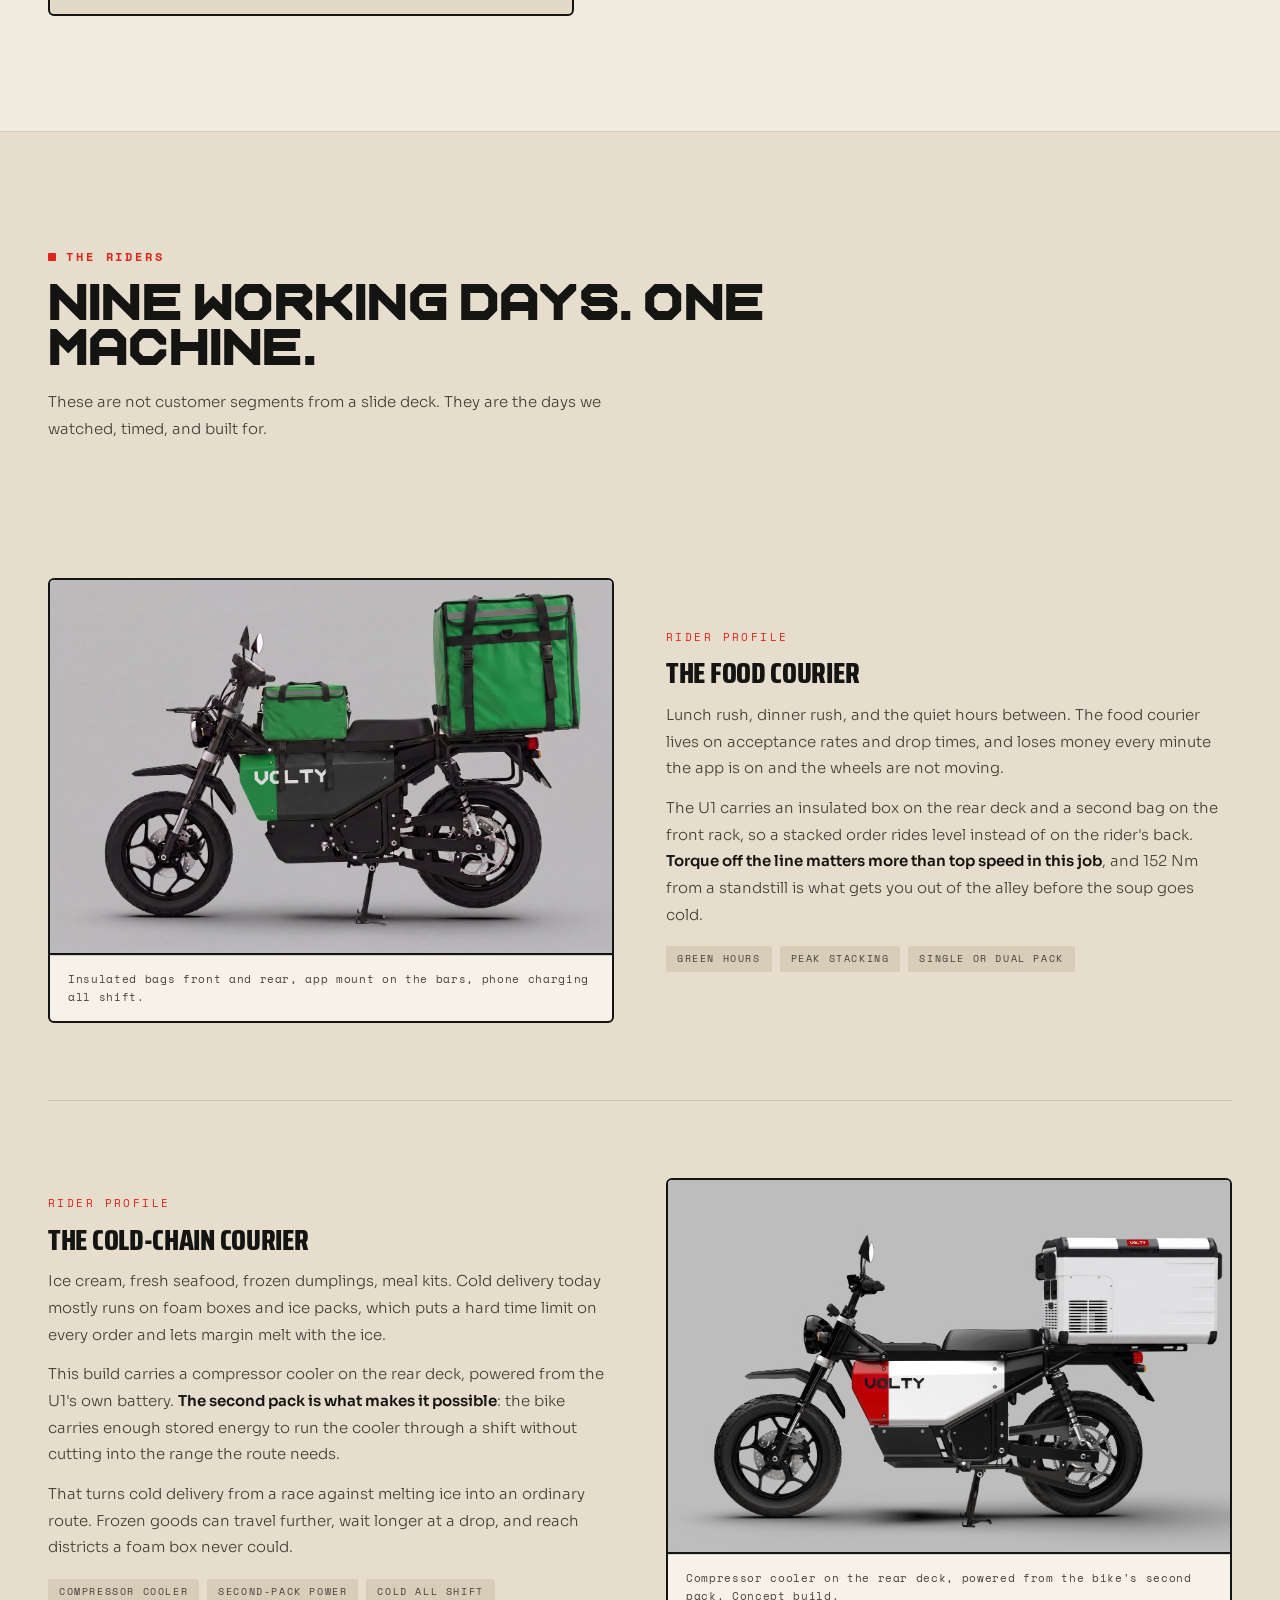
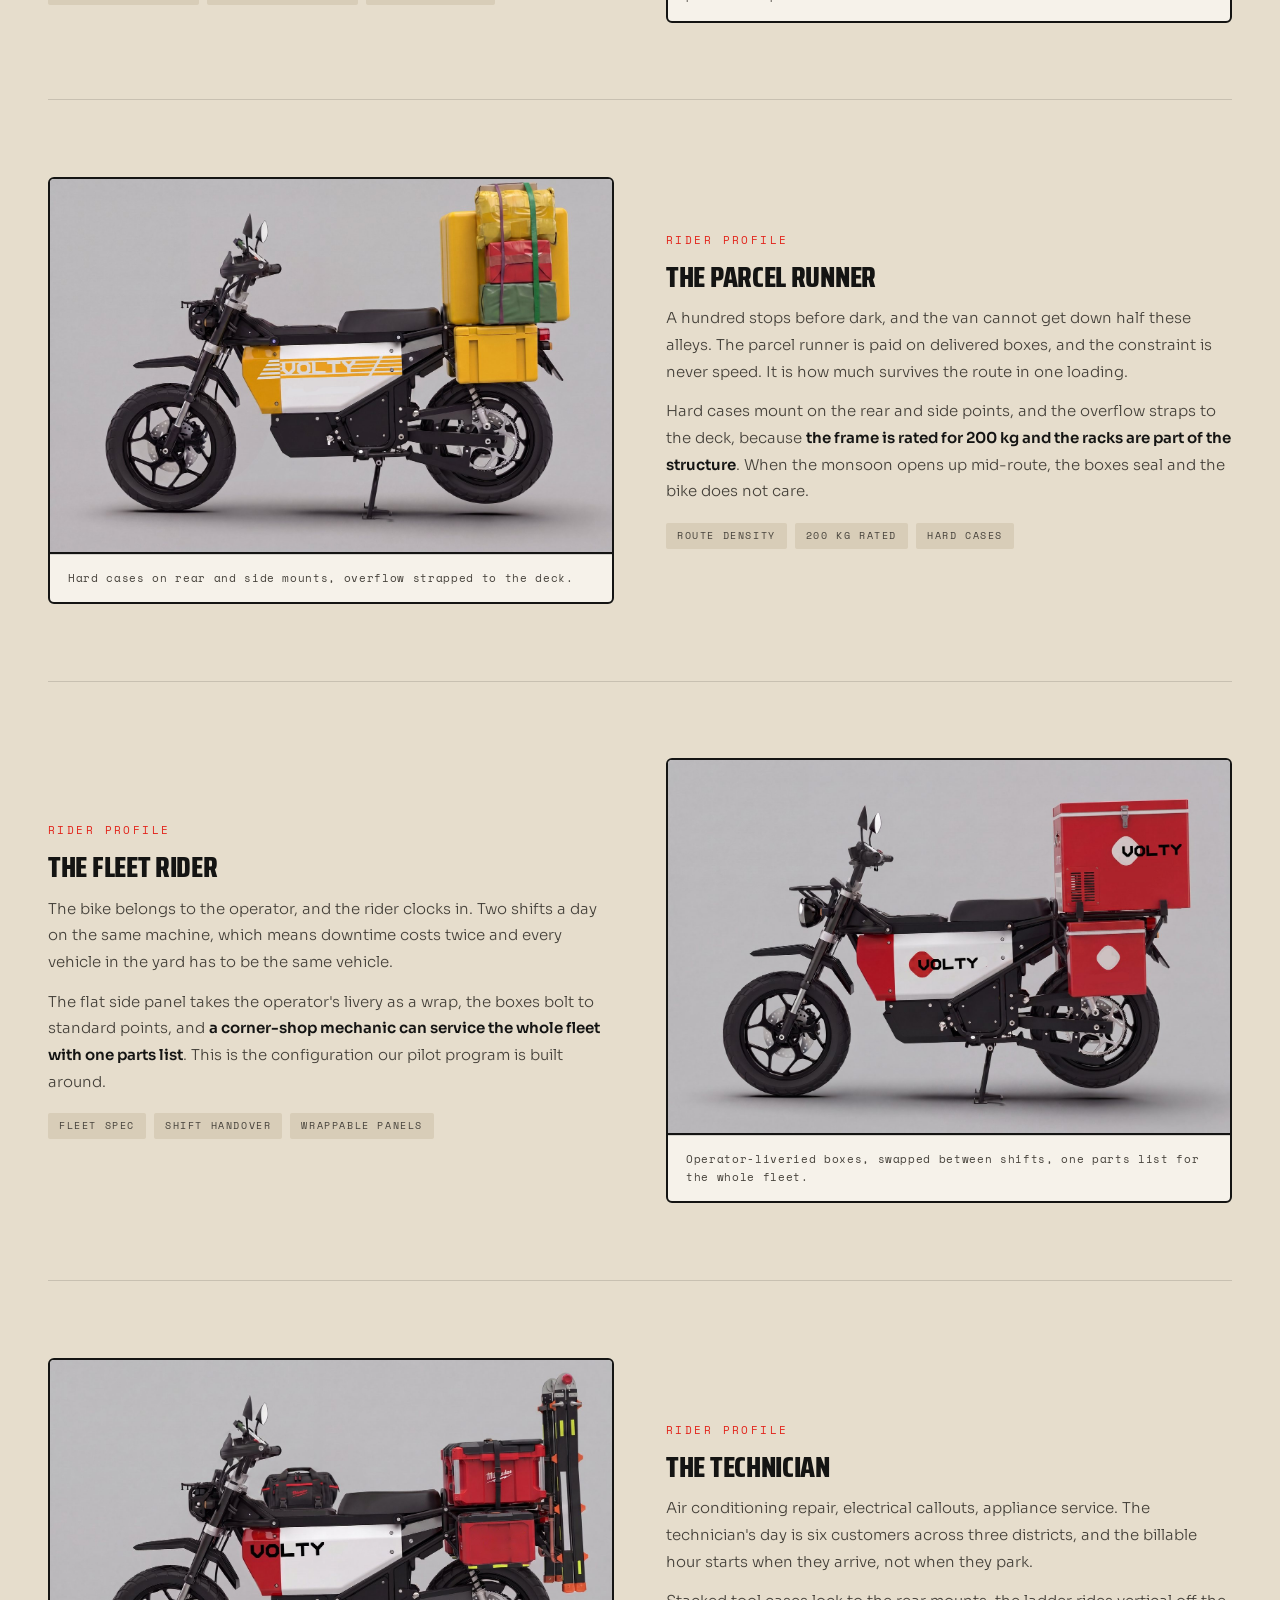
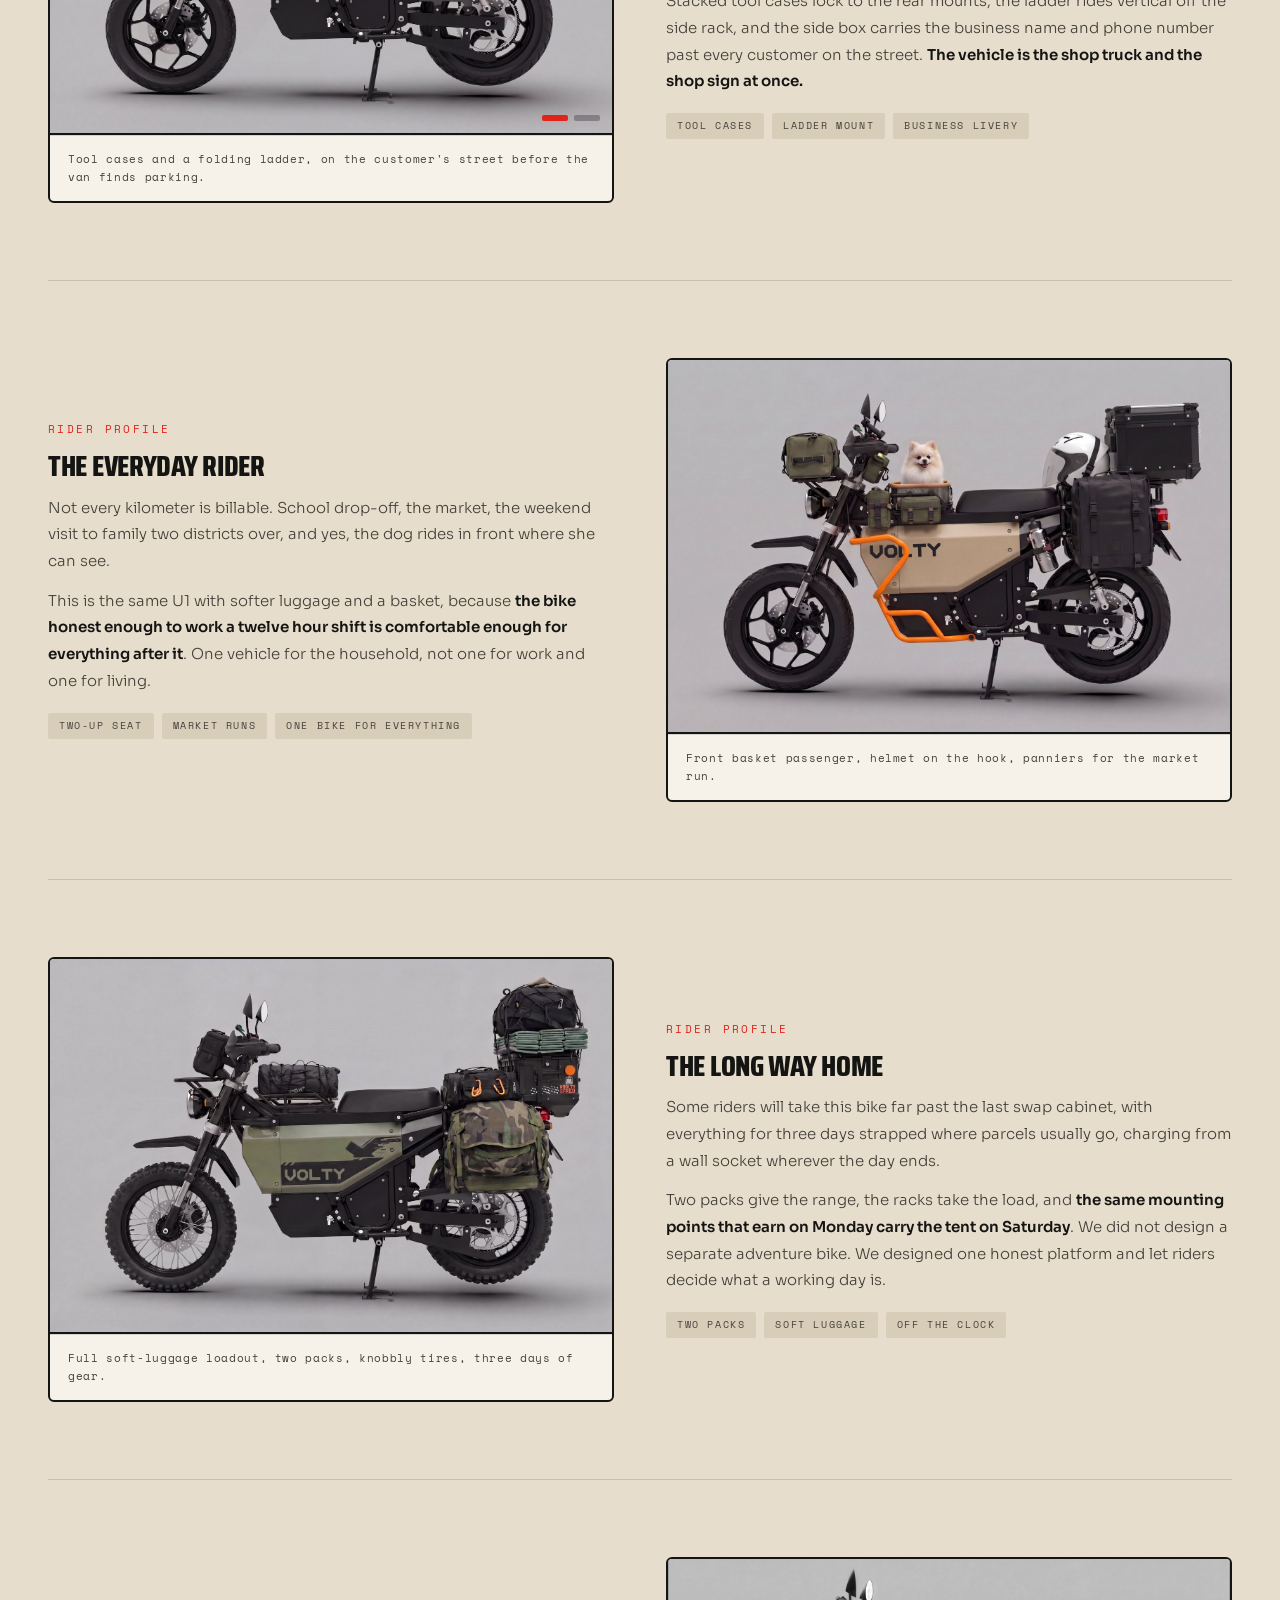
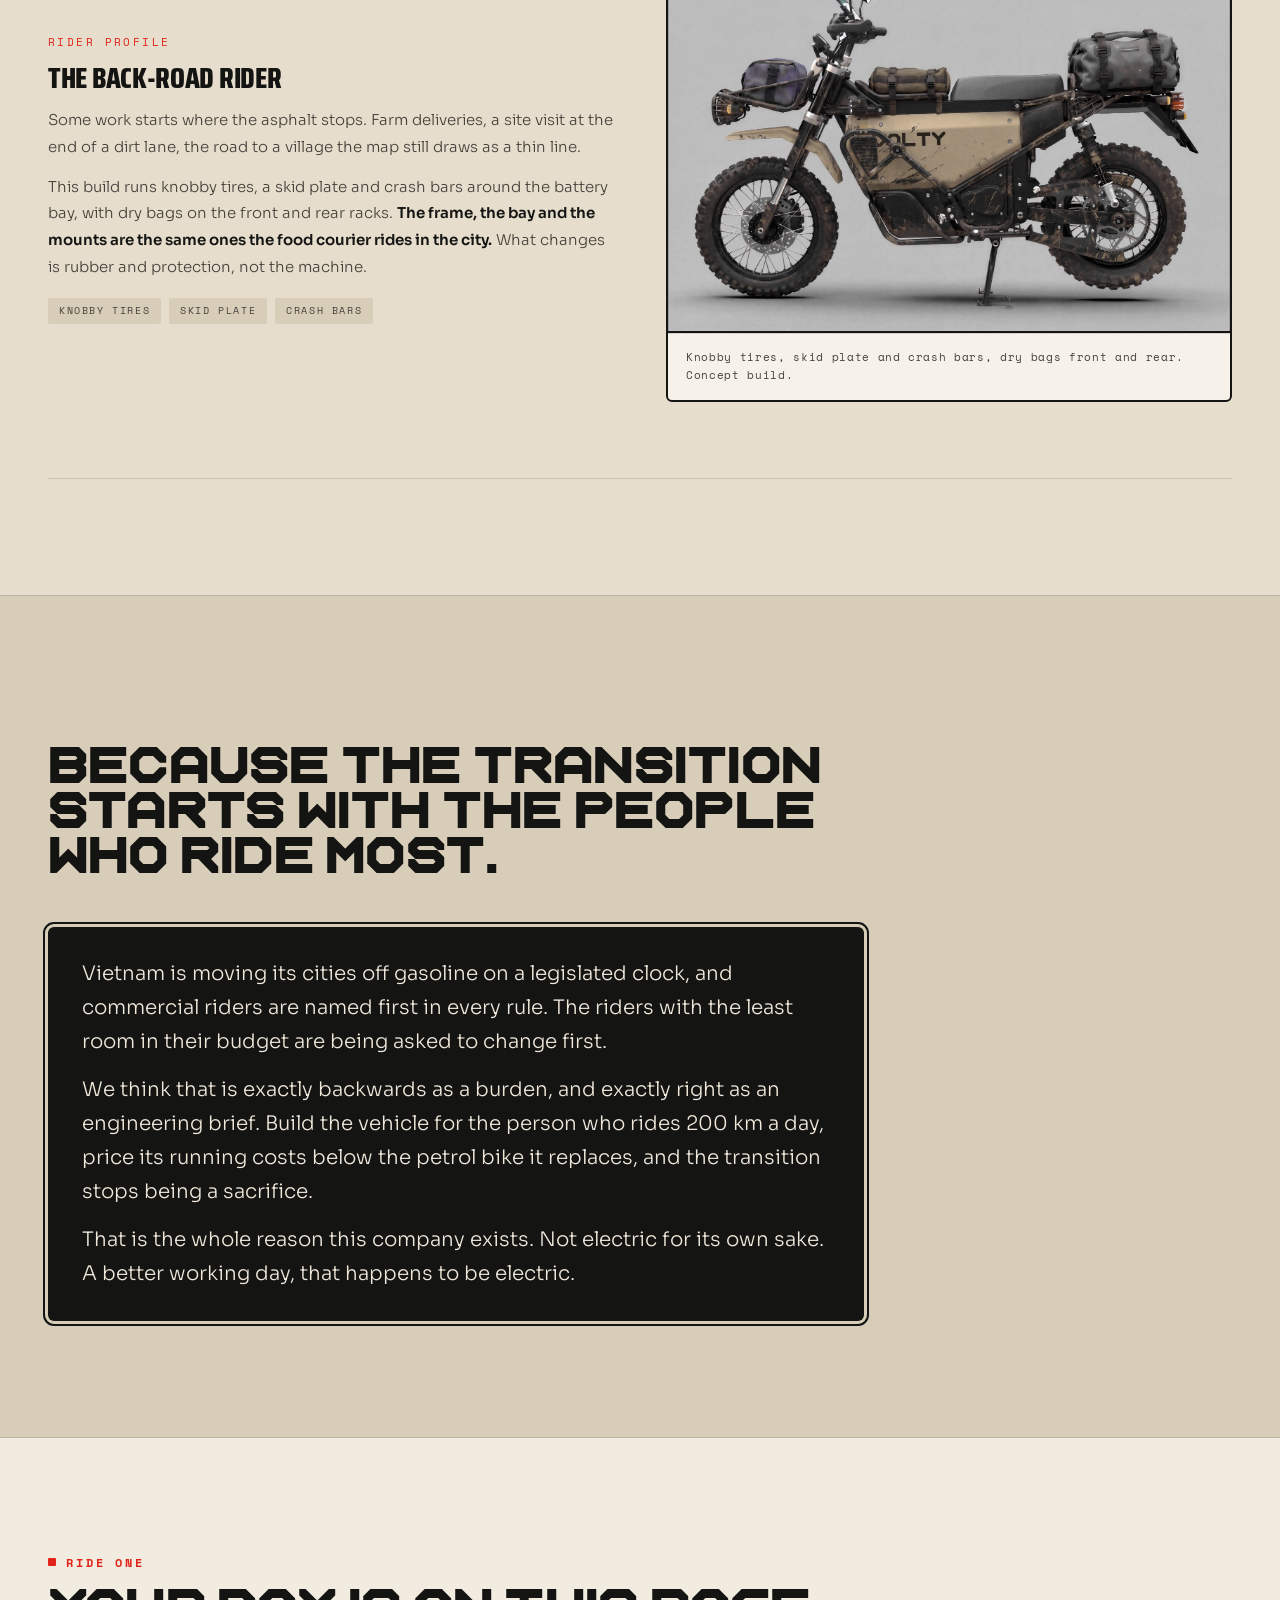
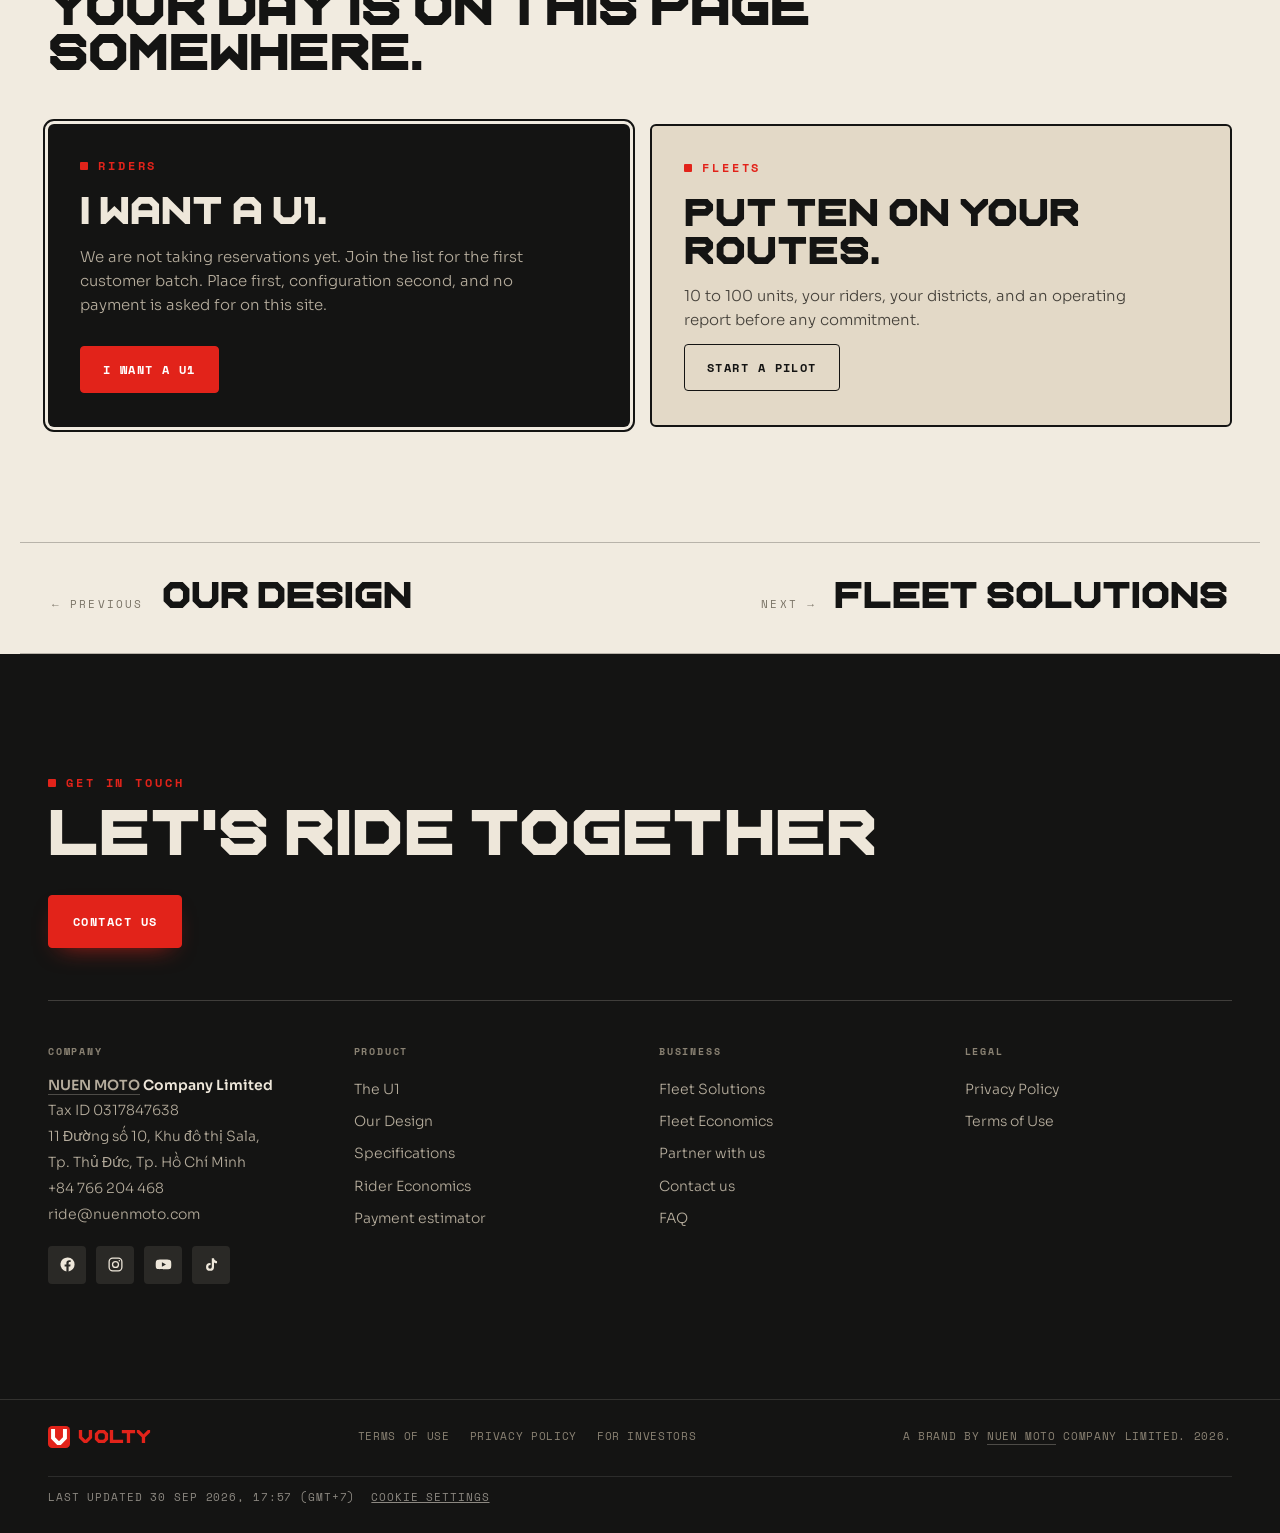
==== commit 3279ca71: "Add files via upload" ====
--- a/audience.html
+++ b/audience.html
@@ -1091,7 +1091,7 @@
       <a href="https://volty.info/company-overview" target="_blank" rel="noopener" data-en="For Investors" data-vi="Dành cho nhà đầu tư">For Investors</a>
     </div>
     <div class="fmeta"><span data-en="A brand by" data-vi="Một thương hiệu của Công ty TNHH">A brand by</span> <a class="corp" href="https://www.nuenmoto.com" target="_blank" rel="noopener">NUEN MOTO</a><span data-en=" Company Limited. 2026." data-vi=". 2026."> Company Limited. 2026.</span></div>
-    <div class="fstamp" style="flex:1 0 100%;width:100%;margin-top:14px;padding-top:12px;border-top:1px solid rgba(255,255,255,.1);font-family:var(--mono,monospace);font-size:11px;letter-spacing:.08em;text-transform:uppercase;color:rgba(238,231,218,.55)"><time datetime="2026-09-30T17:42+07:00" data-en="Last updated 30 Sep 2026, 17:42 (GMT+7)" data-vi="Cập nhật lần cuối: 30/09/2026, 17:42 (GMT+7)">Last updated 30 Sep 2026, 17:42 (GMT+7)</time><button type="button" class="ck-open" style="margin-left:16px;padding:0;background:none;border:0;color:inherit;font:inherit;letter-spacing:inherit;text-transform:inherit;text-decoration:underline;cursor:pointer" data-en="Cookie settings" data-vi="Cài đặt cookie">Cookie settings</button></div>
+    <div class="fstamp" style="flex:1 0 100%;width:100%;margin-top:14px;padding-top:12px;border-top:1px solid rgba(255,255,255,.1);font-family:var(--mono,monospace);font-size:11px;letter-spacing:.08em;text-transform:uppercase;color:rgba(238,231,218,.55)"><time datetime="2026-09-30T17:57+07:00" data-en="Last updated 30 Sep 2026, 17:57 (GMT+7)" data-vi="Cập nhật lần cuối: 30/09/2026, 17:57 (GMT+7)">Last updated 30 Sep 2026, 17:57 (GMT+7)</time><button type="button" class="ck-open" style="margin-left:16px;padding:0;background:none;border:0;color:inherit;font:inherit;letter-spacing:inherit;text-transform:inherit;text-decoration:underline;cursor:pointer" data-en="Cookie settings" data-vi="Cài đặt cookie">Cookie settings</button></div>
   </div>
 </footer>
 
@@ -1388,4 +1388,5 @@
 var v=get();if(v==='granted')load();else if(v==='denied')W['ga-disable-'+ID]=true;else show();
 })();</script>
 <!--ck:end-->
+<!--cf:start--><!-- Cloudflare Web Analytics: cookieless, runs for every visitor --><script defer src="https://static.cloudflareinsights.com/beacon.min.js" data-cf-beacon='{"token": "17ffd340074b435ab6420a1d8da127d7"}'></script><!--cf:end-->
 </body></html>
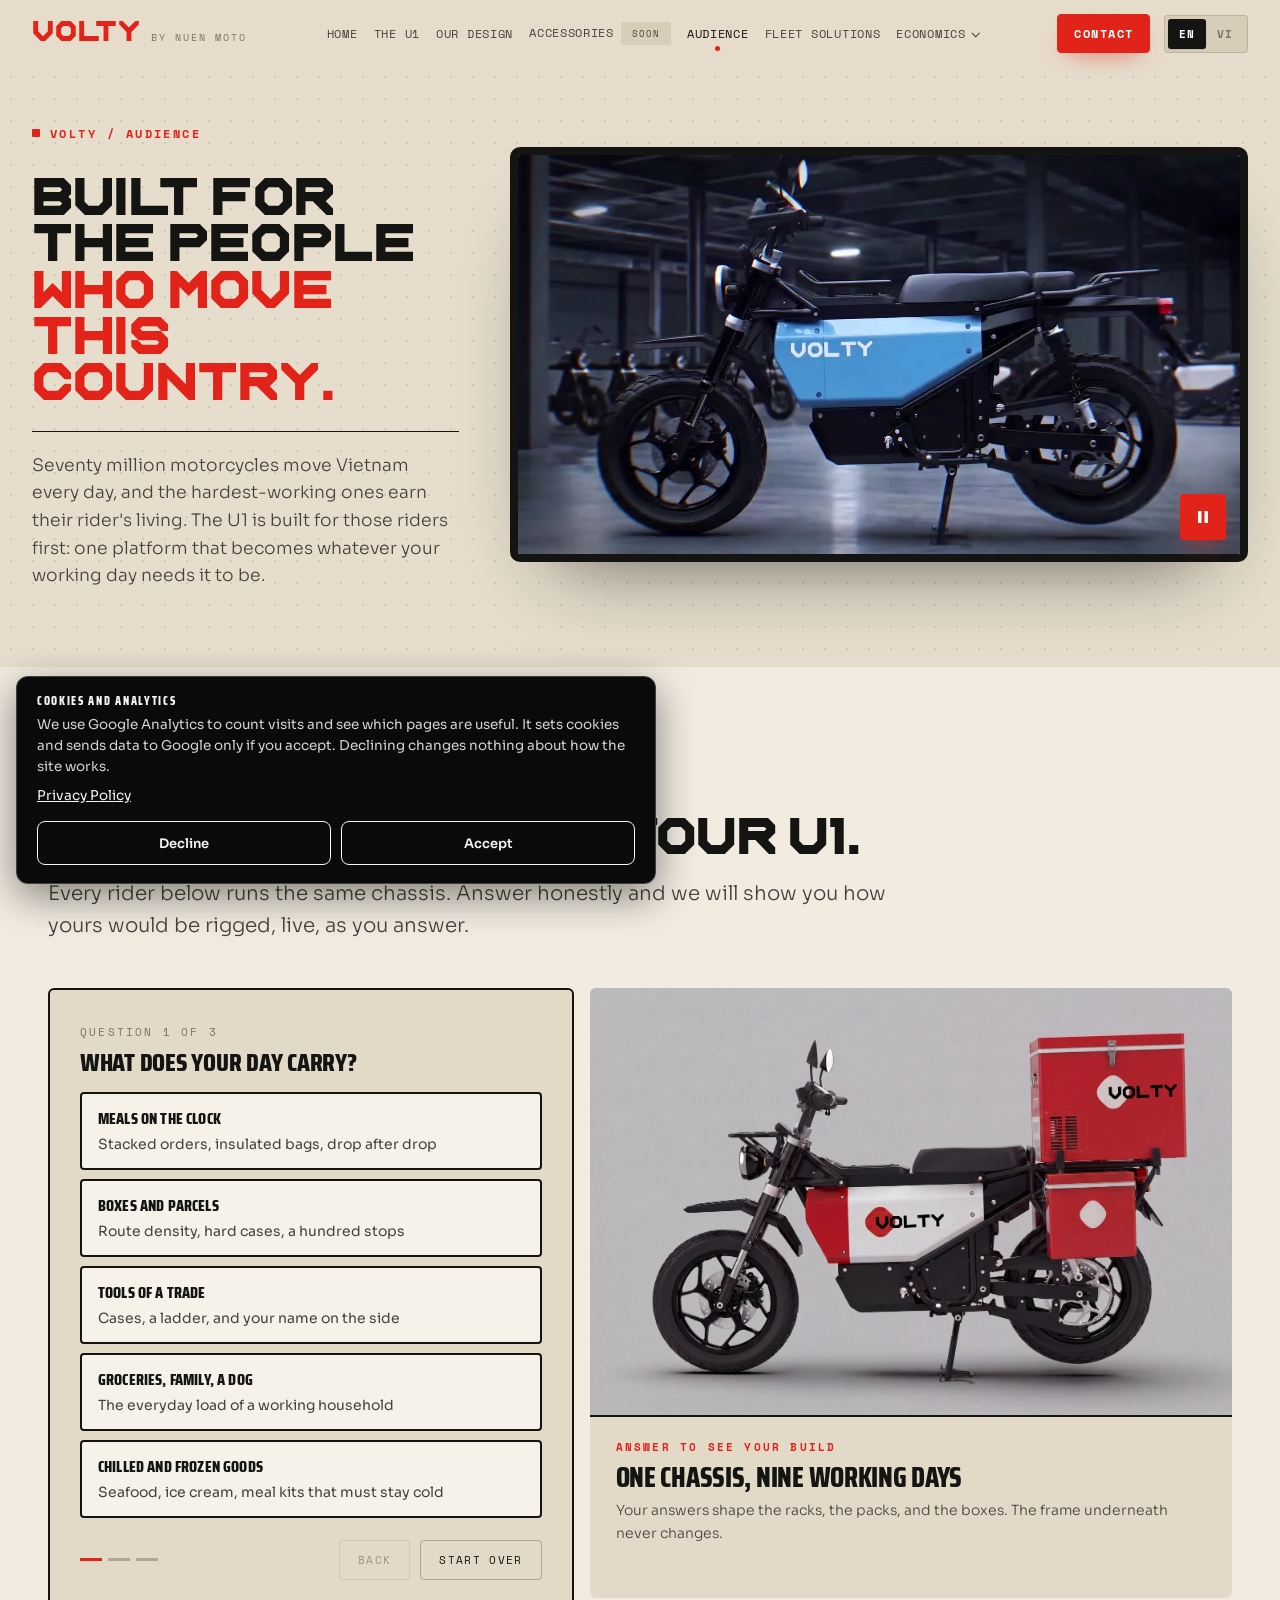
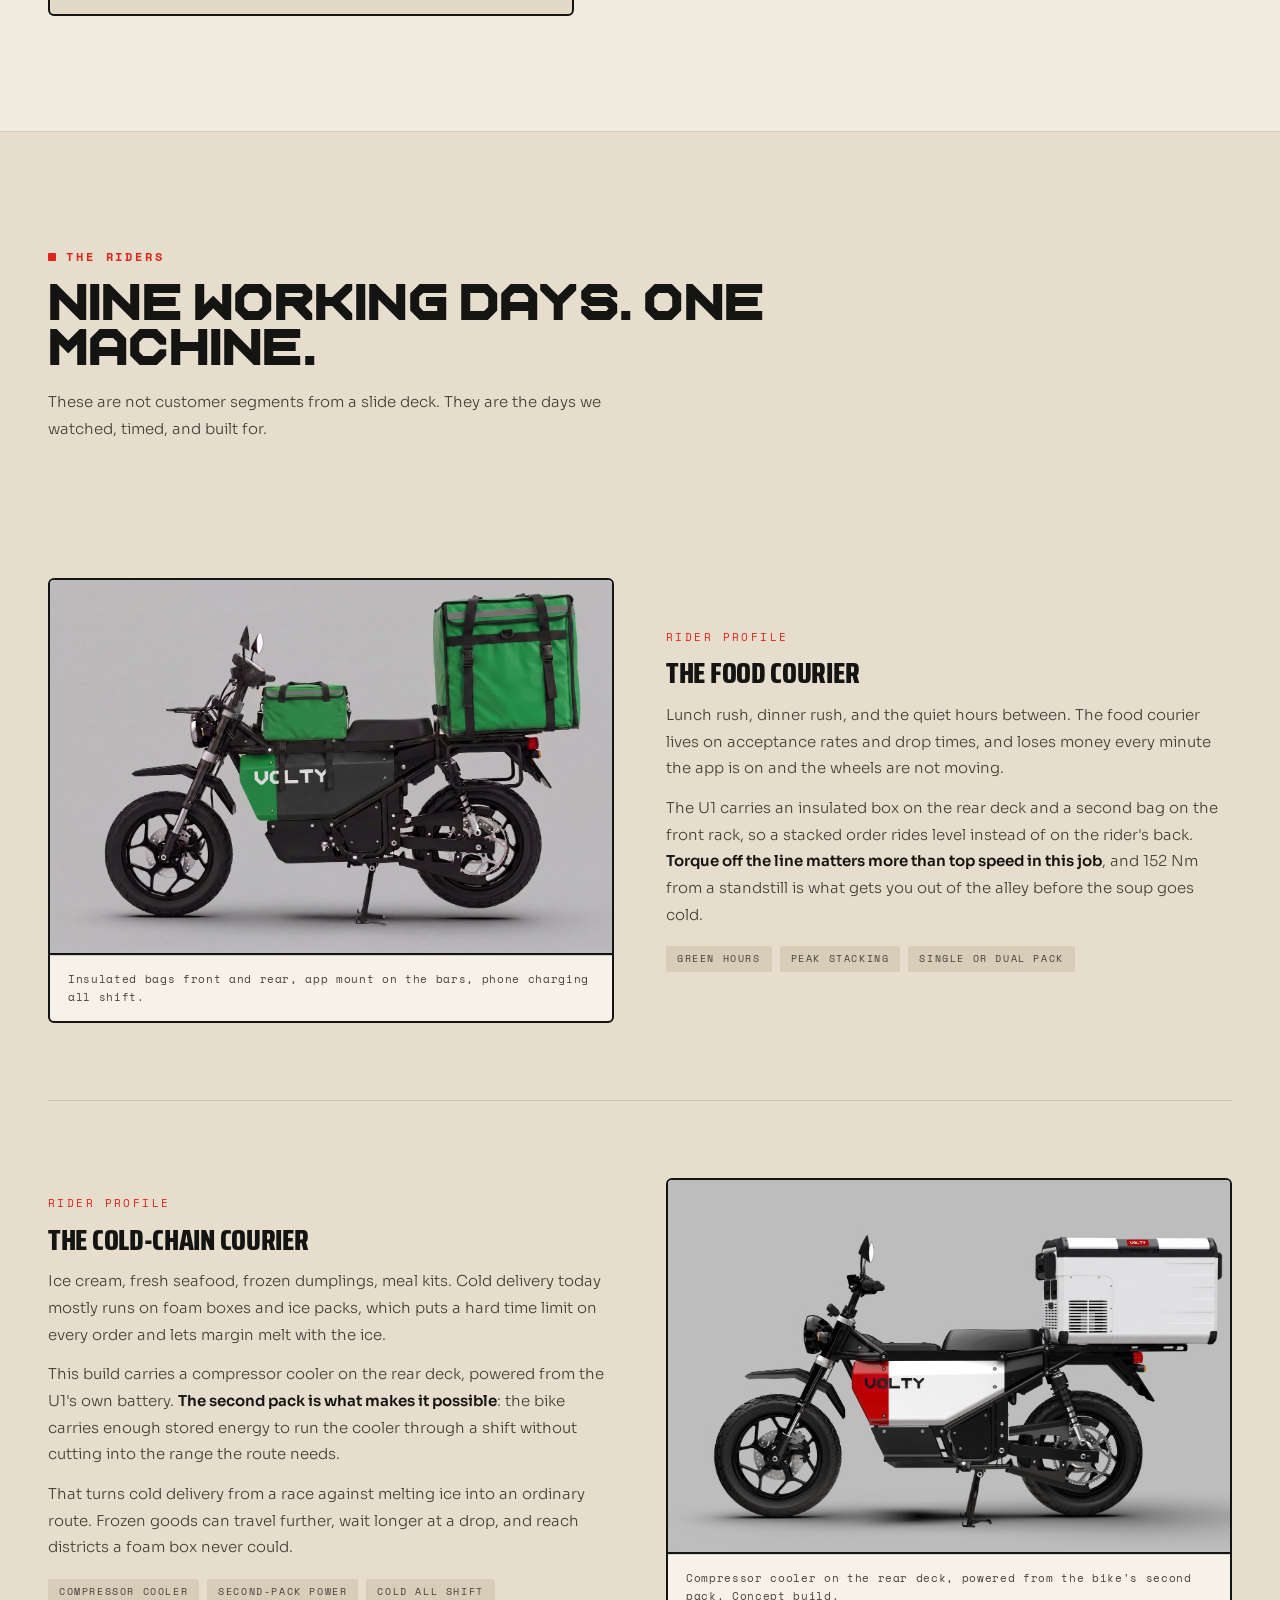
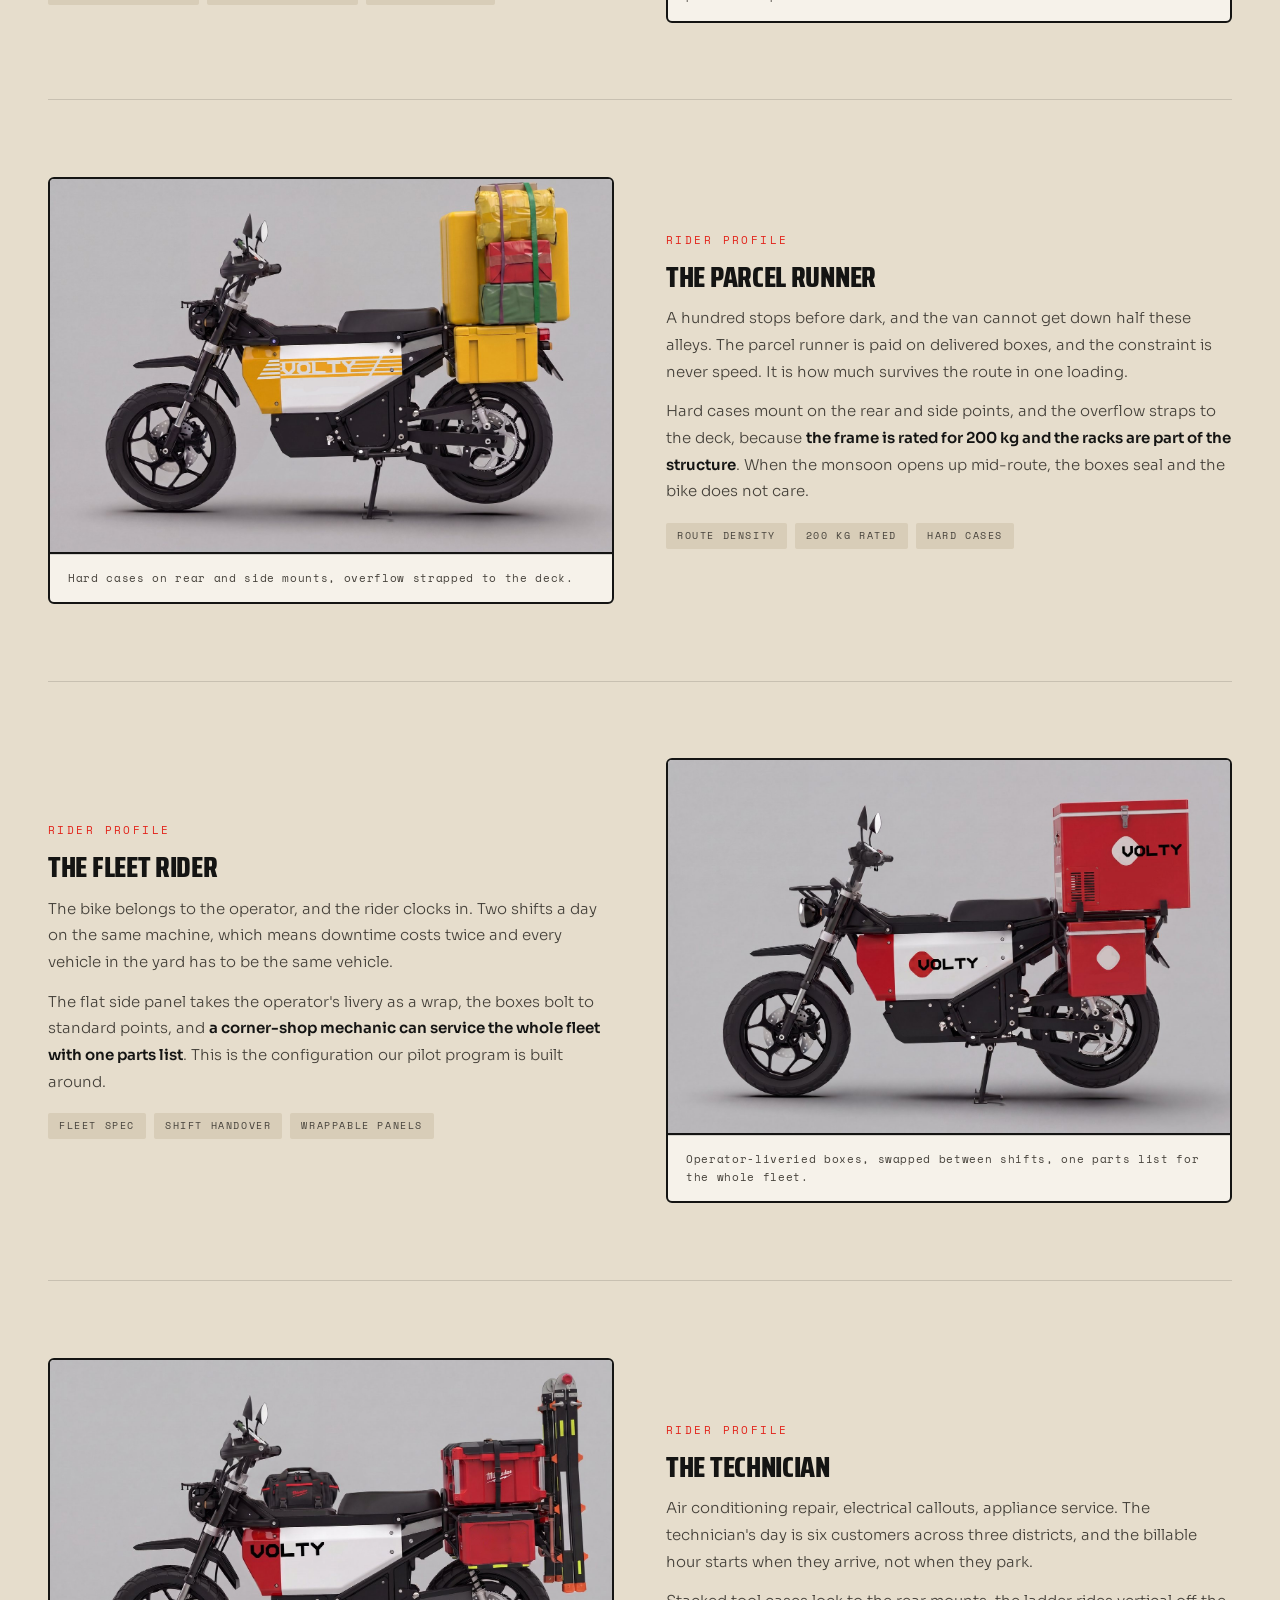
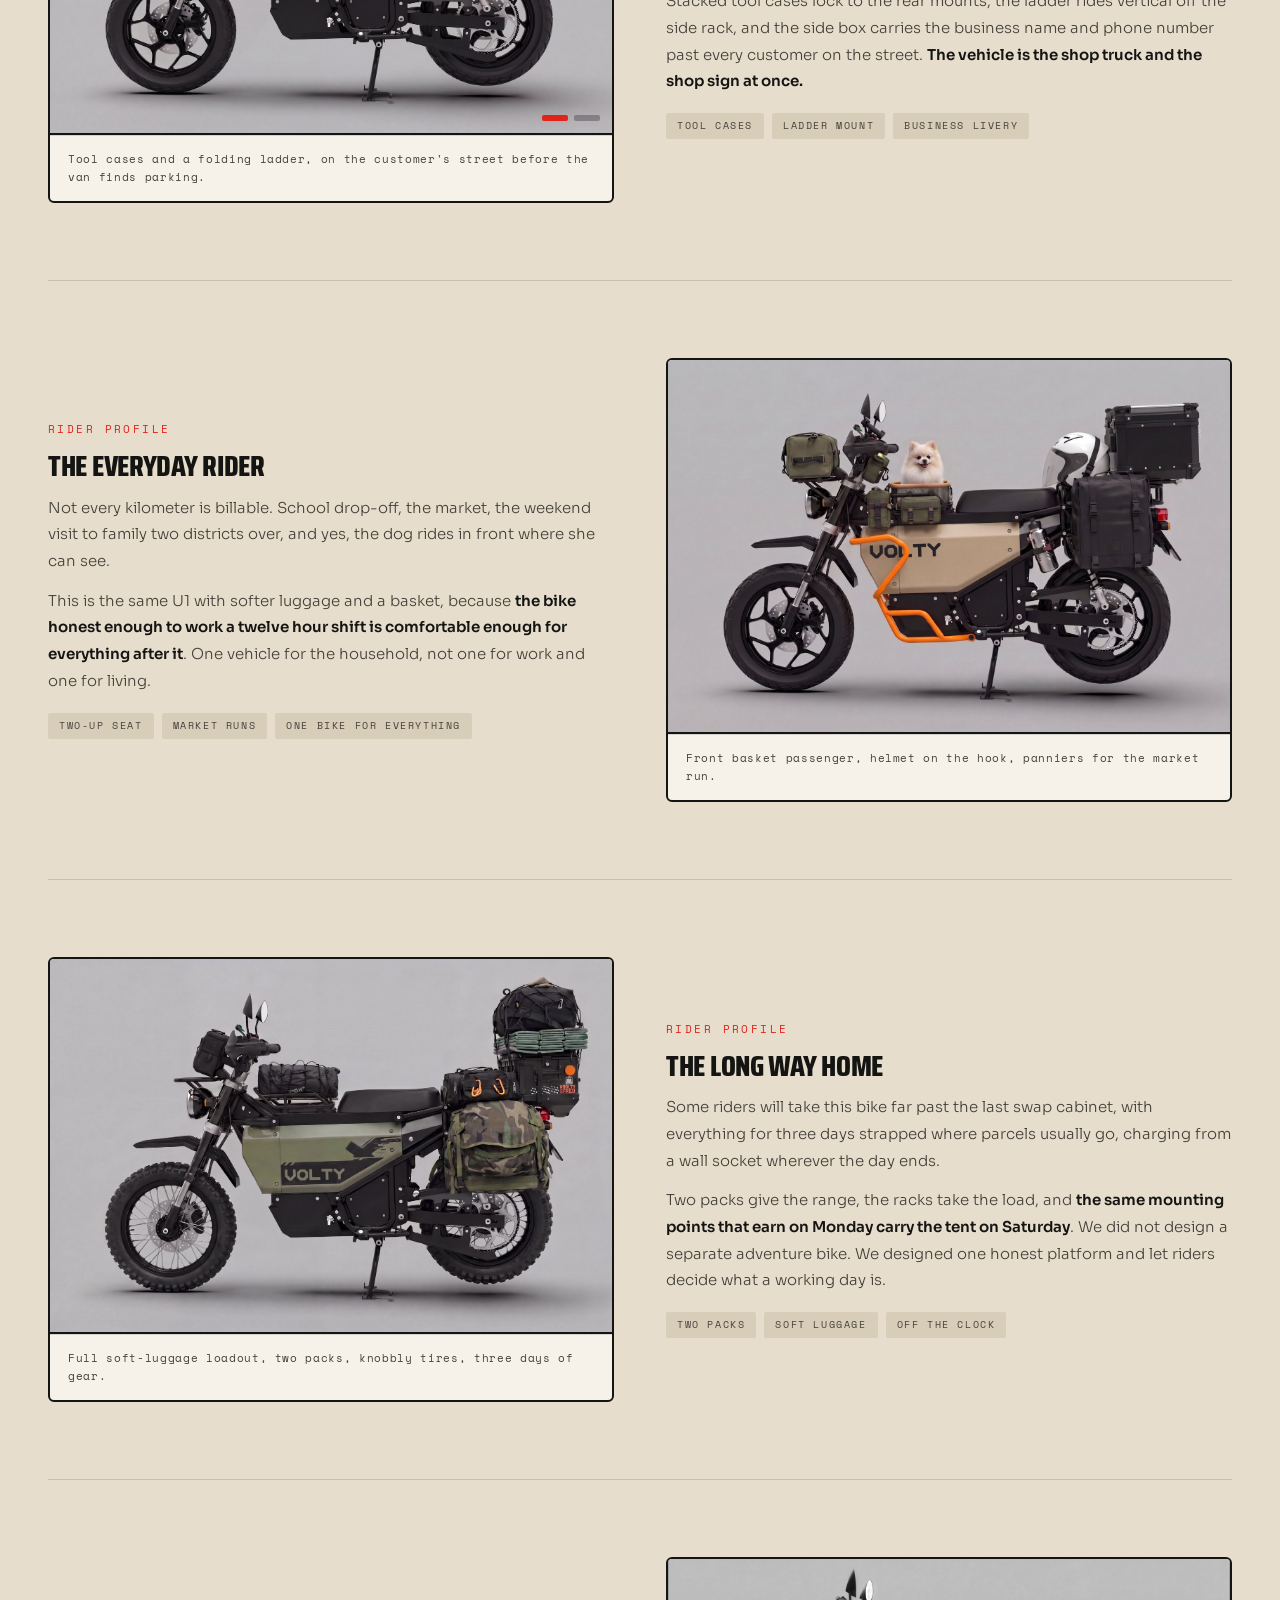
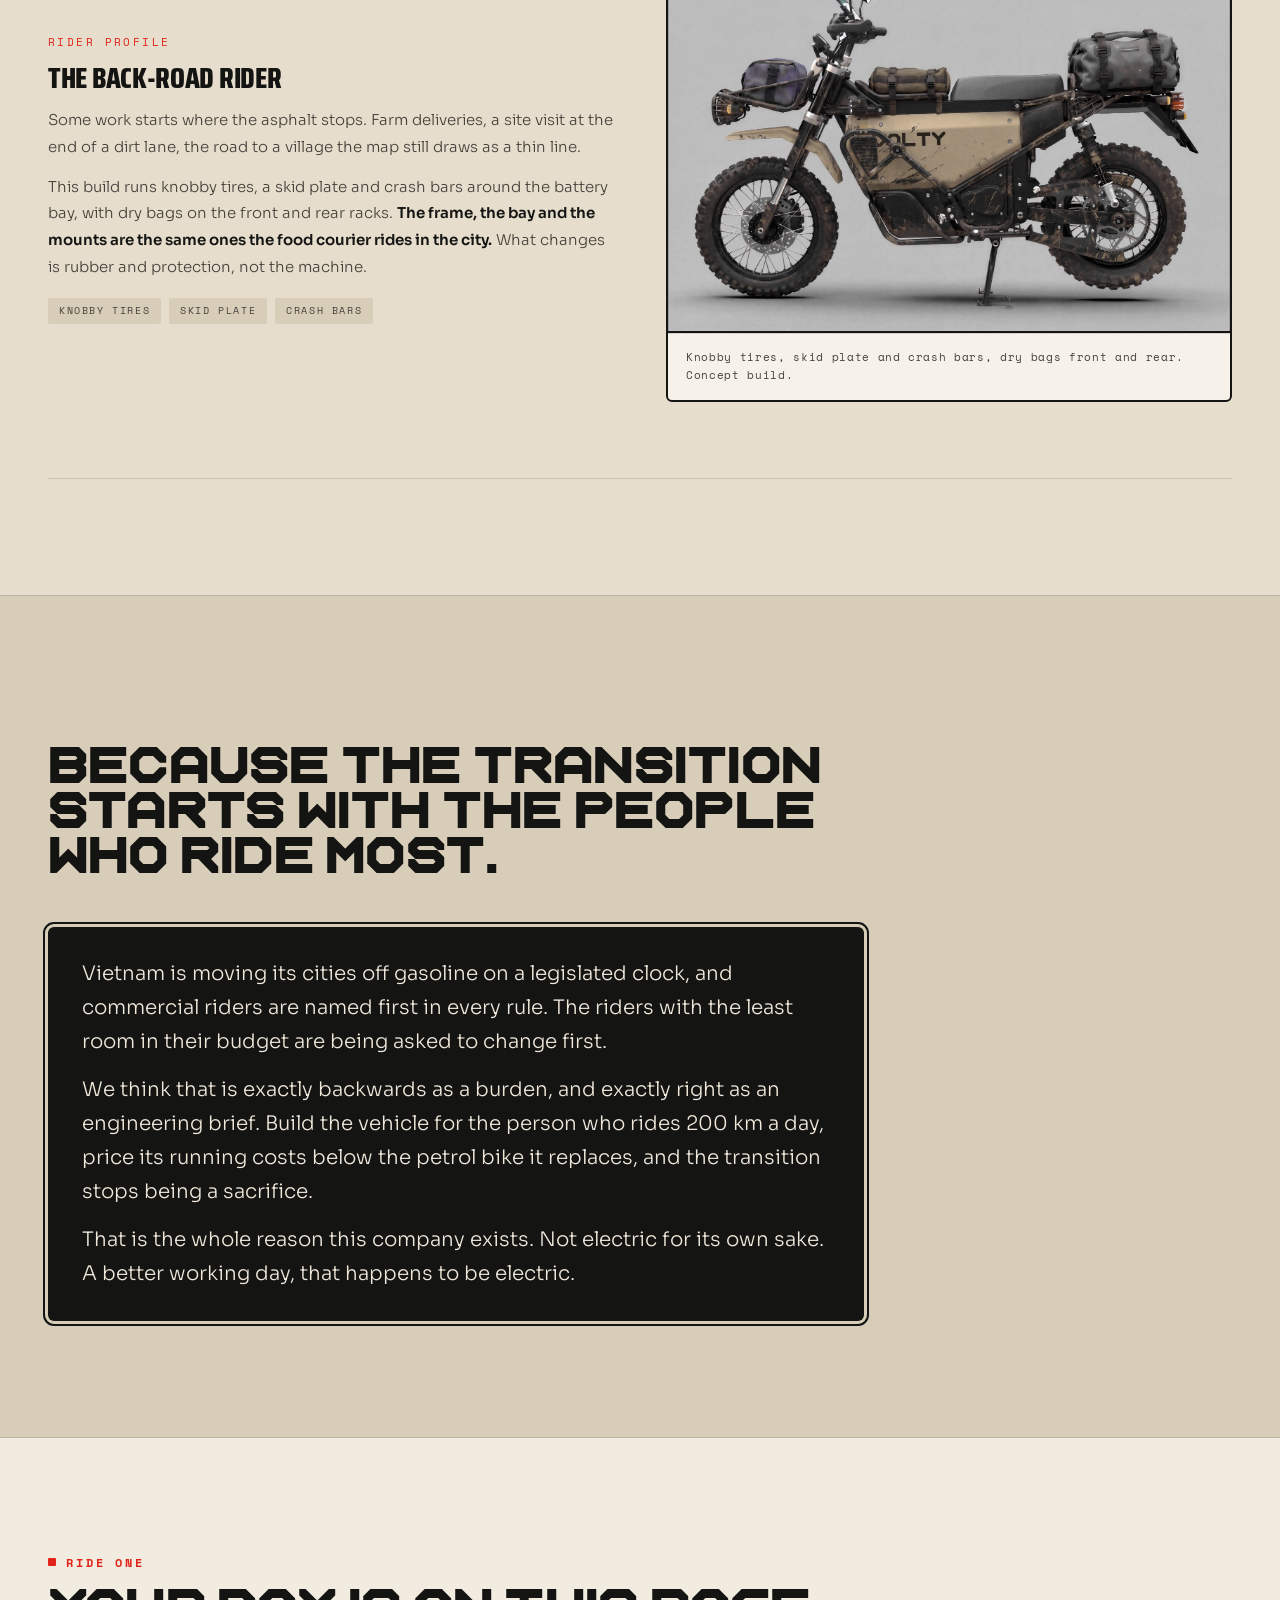
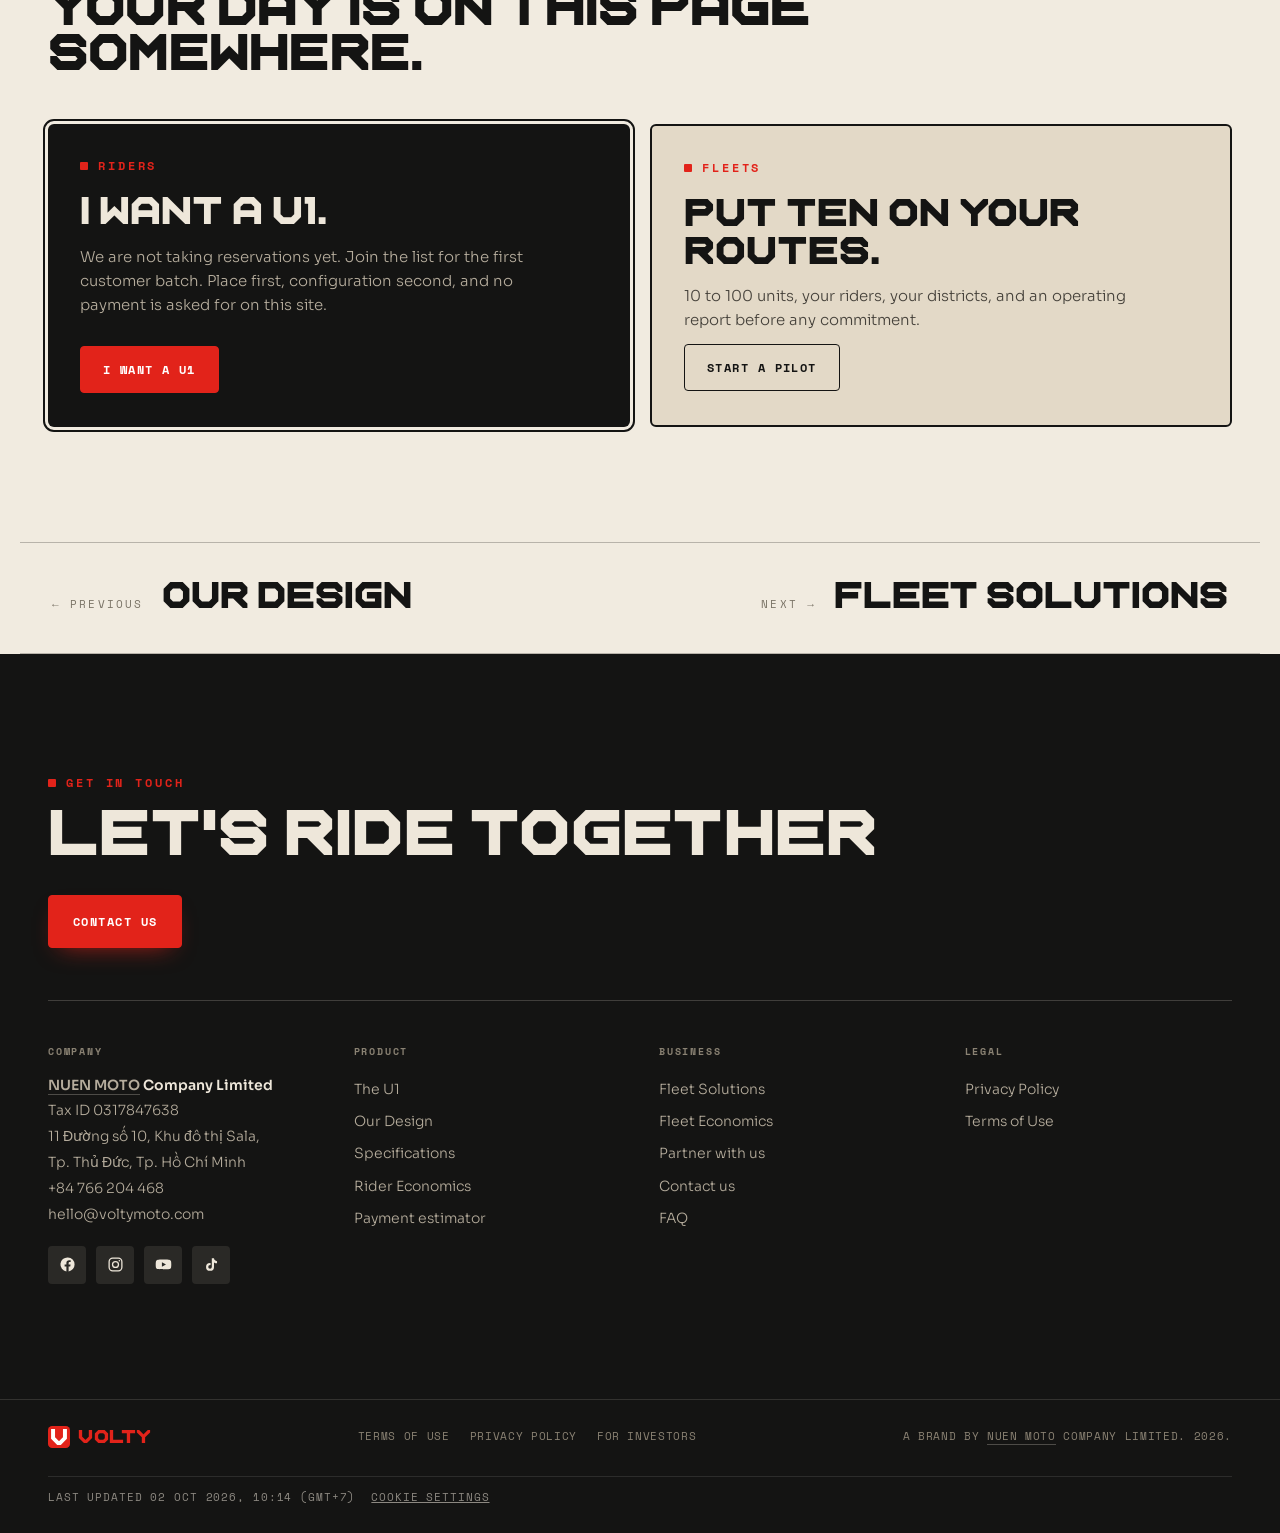
==== commit 51fd37ba: "Add files via upload" ====
--- a/audience.html
+++ b/audience.html
@@ -1045,7 +1045,7 @@
           11 Đường số 10, Khu đô thị Sala,<br>
           Tp. Thủ Đức, Tp. Hồ Chí Minh<br>
           <a href="tel:+84766204468" style="display:inline;padding:0">+84 766 204 468</a><br>
-          <a href="mailto:ride@nuenmoto.com" style="display:inline;padding:0">ride@nuenmoto.com</a>
+          <a href="mailto:hello@voltymoto.com" style="display:inline;padding:0">hello@voltymoto.com</a>
         </p>
         <div class="csocials">
           <a href="https://www.facebook.com/nuenmoto" aria-label="Facebook"><svg viewBox="0 0 24 24"><path d="M22 12a10 10 0 1 0-11.56 9.88v-6.99H7.9V12h2.54V9.8c0-2.51 1.49-3.9 3.78-3.9 1.09 0 2.24.2 2.24.2v2.46h-1.26c-1.24 0-1.63.77-1.63 1.56V12h2.78l-.45 2.89h-2.33v6.99A10 10 0 0 0 22 12z"/></svg></a>
@@ -1091,7 +1091,7 @@
       <a href="https://volty.info/company-overview" target="_blank" rel="noopener" data-en="For Investors" data-vi="Dành cho nhà đầu tư">For Investors</a>
     </div>
     <div class="fmeta"><span data-en="A brand by" data-vi="Một thương hiệu của Công ty TNHH">A brand by</span> <a class="corp" href="https://www.nuenmoto.com" target="_blank" rel="noopener">NUEN MOTO</a><span data-en=" Company Limited. 2026." data-vi=". 2026."> Company Limited. 2026.</span></div>
-    <div class="fstamp" style="flex:1 0 100%;width:100%;margin-top:14px;padding-top:12px;border-top:1px solid rgba(255,255,255,.1);font-family:var(--mono,monospace);font-size:11px;letter-spacing:.08em;text-transform:uppercase;color:rgba(238,231,218,.55)"><time datetime="2026-09-30T17:57+07:00" data-en="Last updated 30 Sep 2026, 17:57 (GMT+7)" data-vi="Cập nhật lần cuối: 30/09/2026, 17:57 (GMT+7)">Last updated 30 Sep 2026, 17:57 (GMT+7)</time><button type="button" class="ck-open" style="margin-left:16px;padding:0;background:none;border:0;color:inherit;font:inherit;letter-spacing:inherit;text-transform:inherit;text-decoration:underline;cursor:pointer" data-en="Cookie settings" data-vi="Cài đặt cookie">Cookie settings</button></div>
+    <div class="fstamp" style="flex:1 0 100%;width:100%;margin-top:14px;padding-top:12px;border-top:1px solid rgba(255,255,255,.1);font-family:var(--mono,monospace);font-size:11px;letter-spacing:.08em;text-transform:uppercase;color:rgba(238,231,218,.55)"><time datetime="2026-10-02T10:14+07:00" data-en="Last updated 02 Oct 2026, 10:14 (GMT+7)" data-vi="Cập nhật lần cuối: 02/10/2026, 10:14 (GMT+7)">Last updated 02 Oct 2026, 10:14 (GMT+7)</time><button type="button" class="ck-open" style="margin-left:16px;padding:0;background:none;border:0;color:inherit;font:inherit;letter-spacing:inherit;text-transform:inherit;text-decoration:underline;cursor:pointer" data-en="Cookie settings" data-vi="Cài đặt cookie">Cookie settings</button></div>
   </div>
 </footer>
 
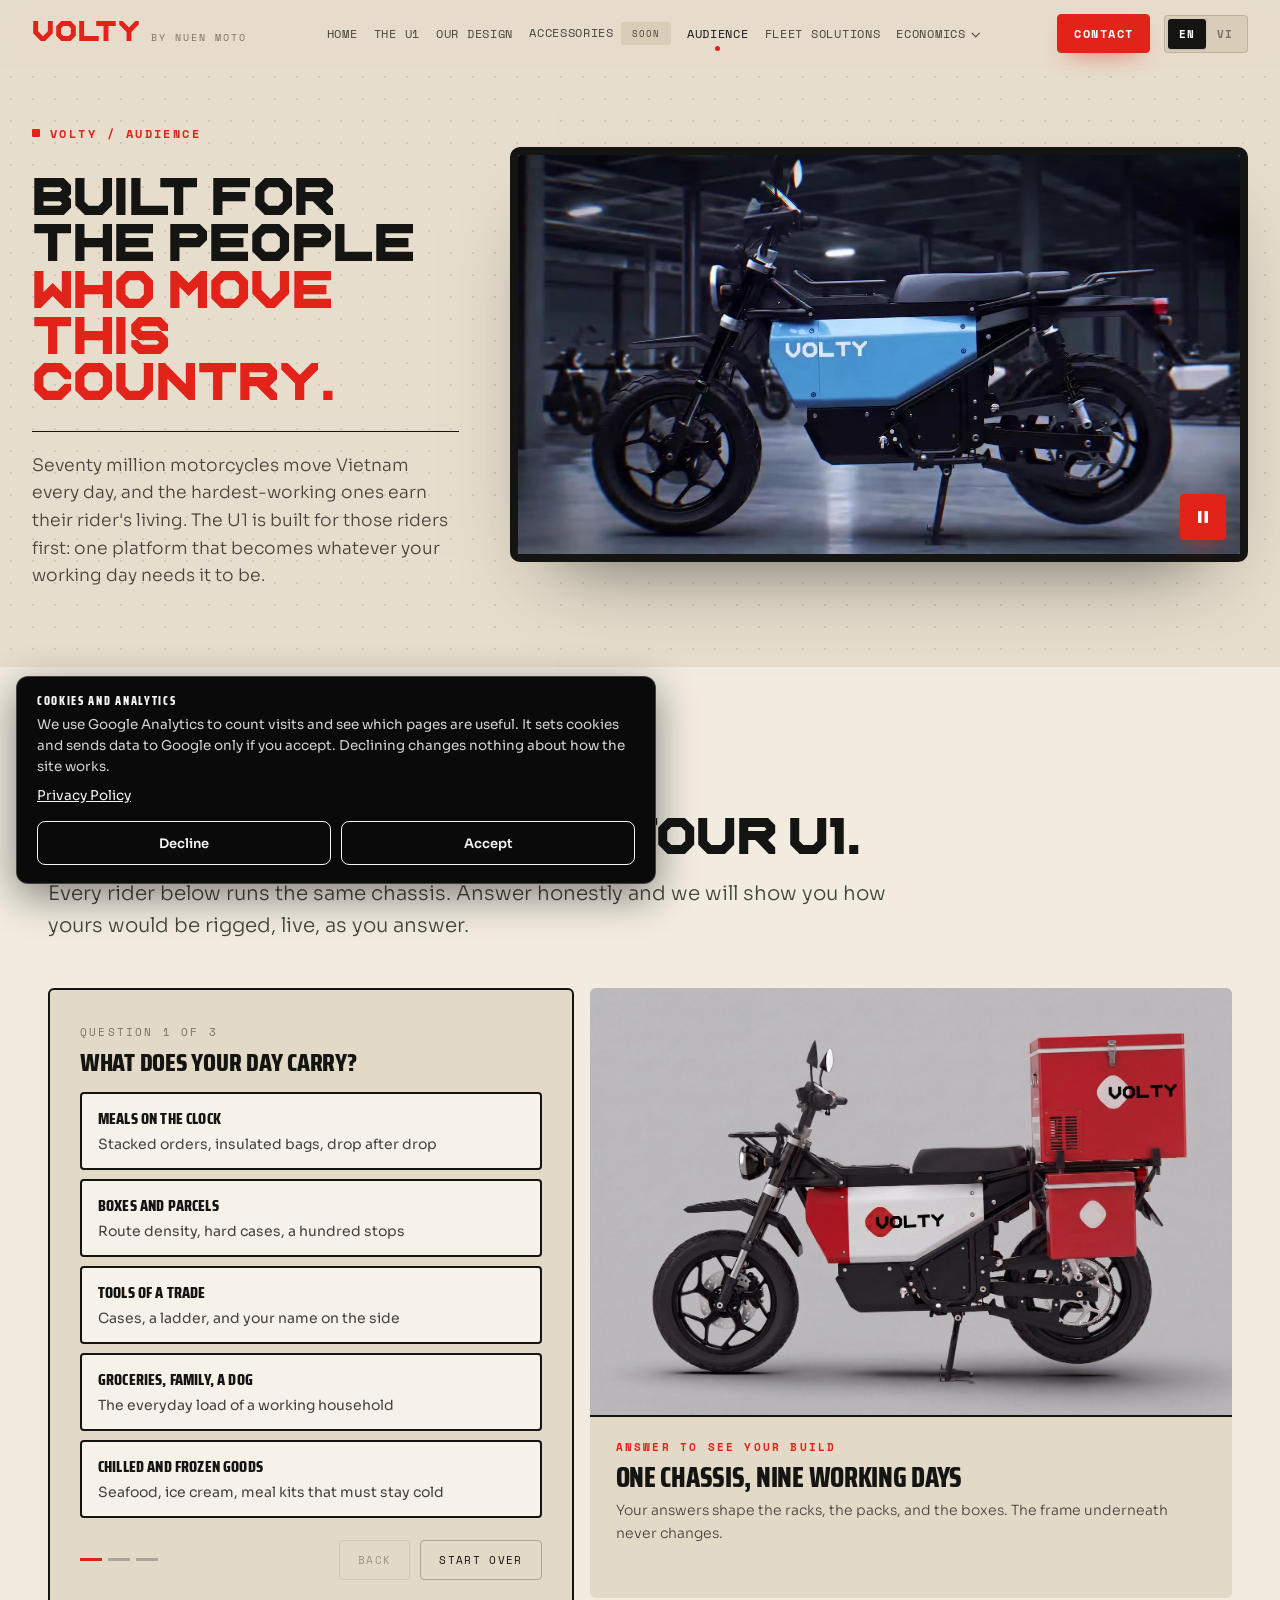
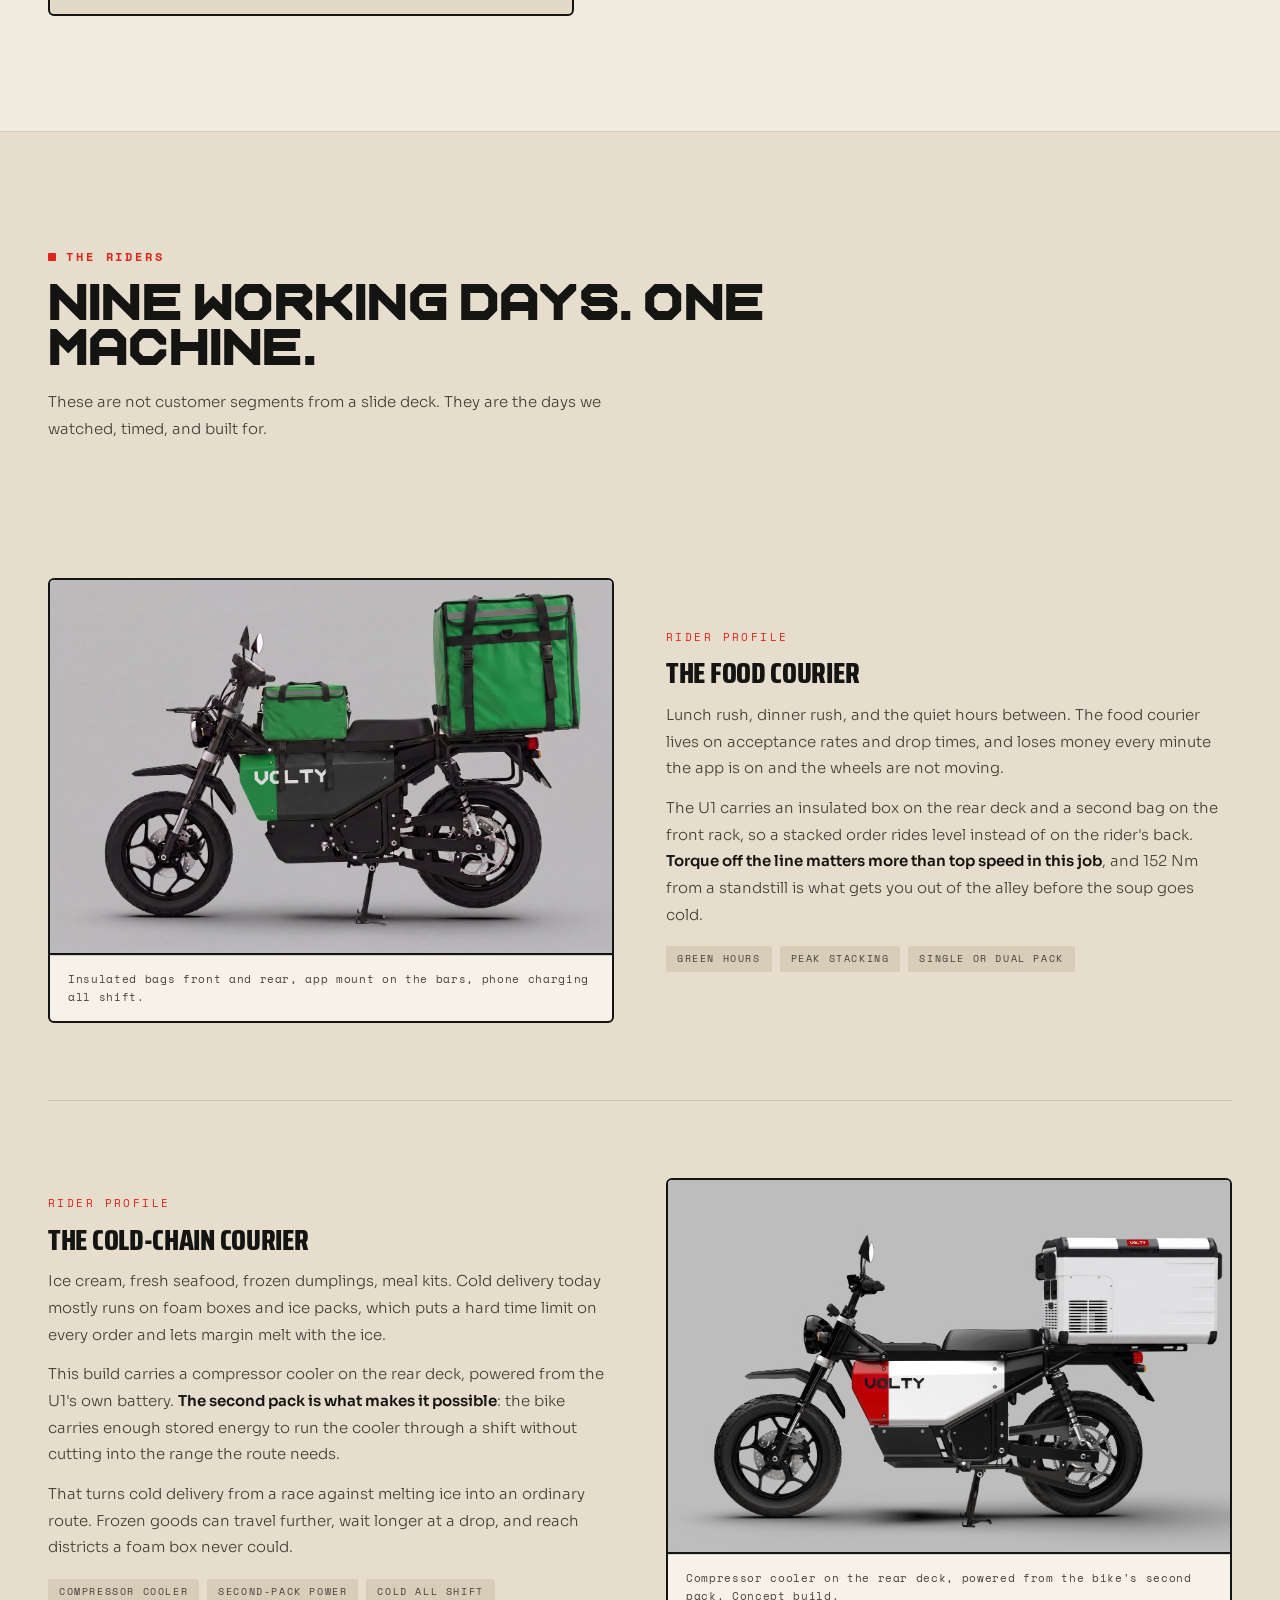
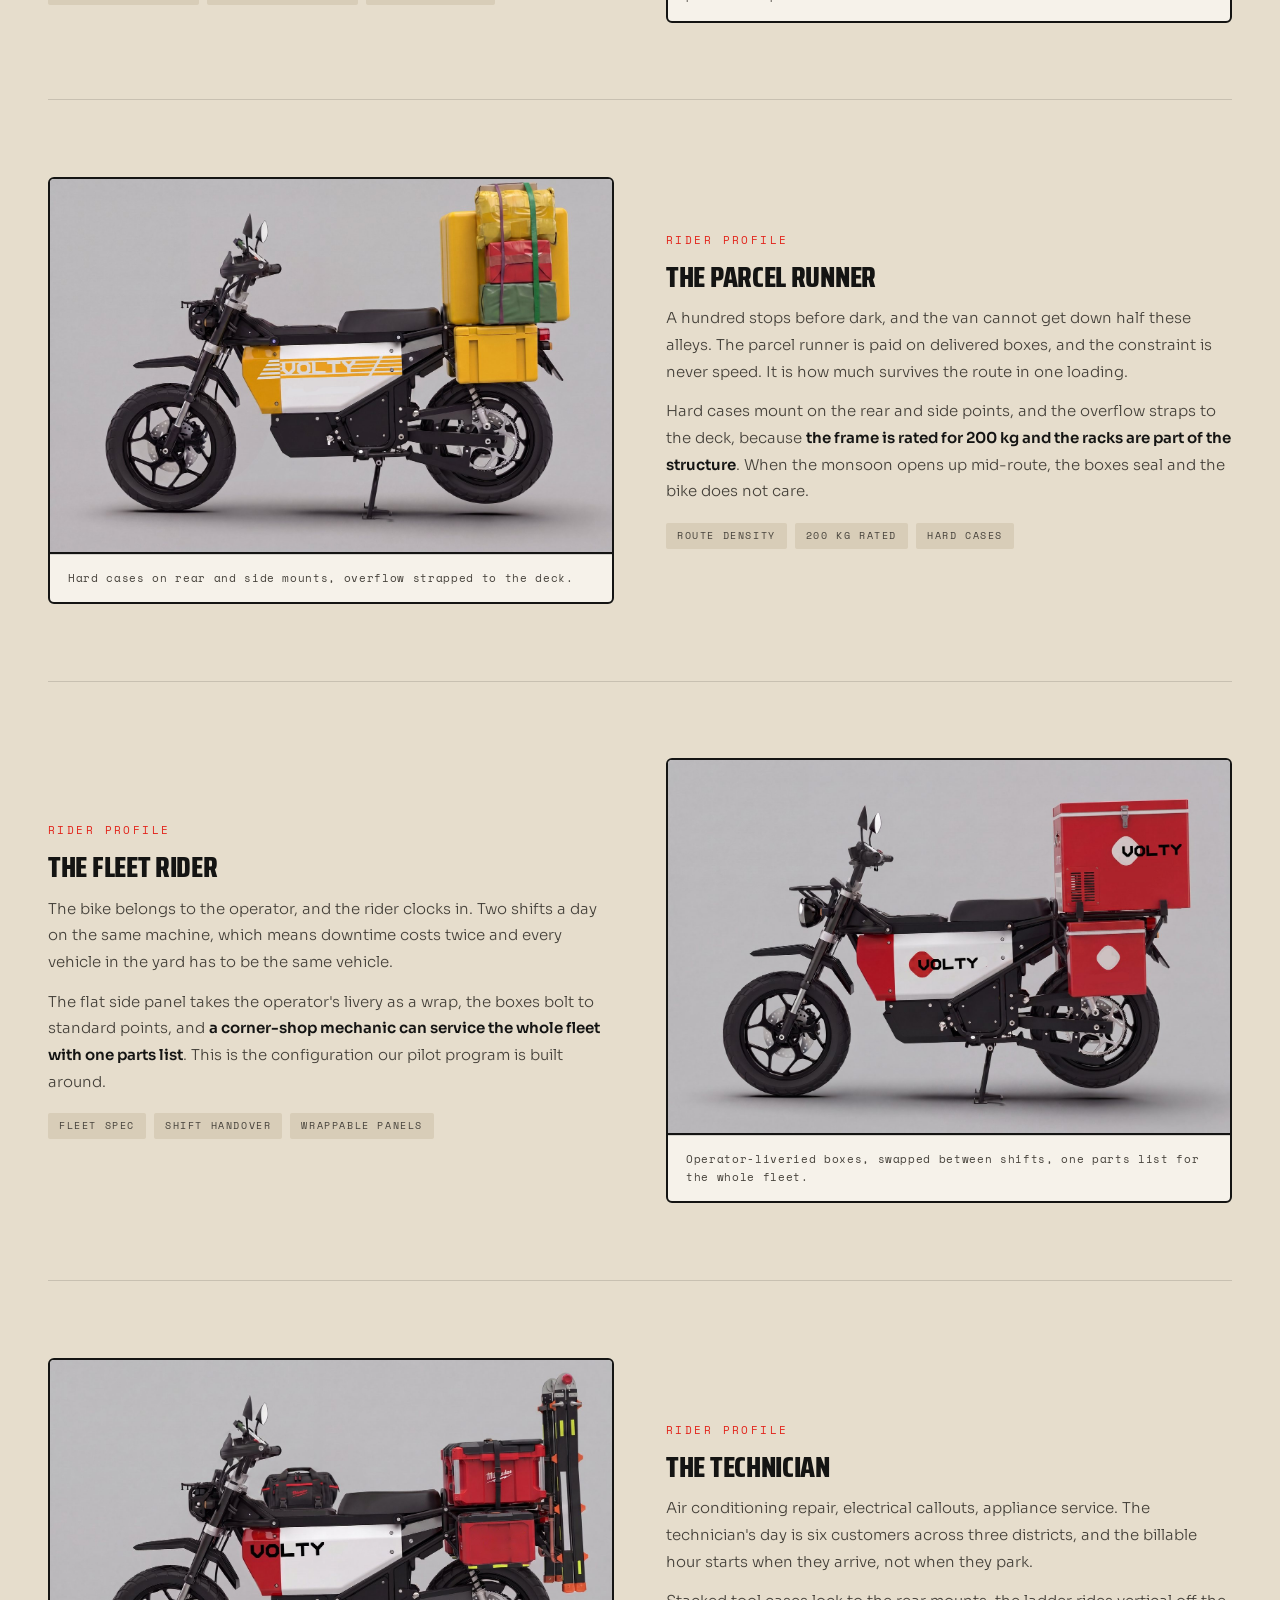
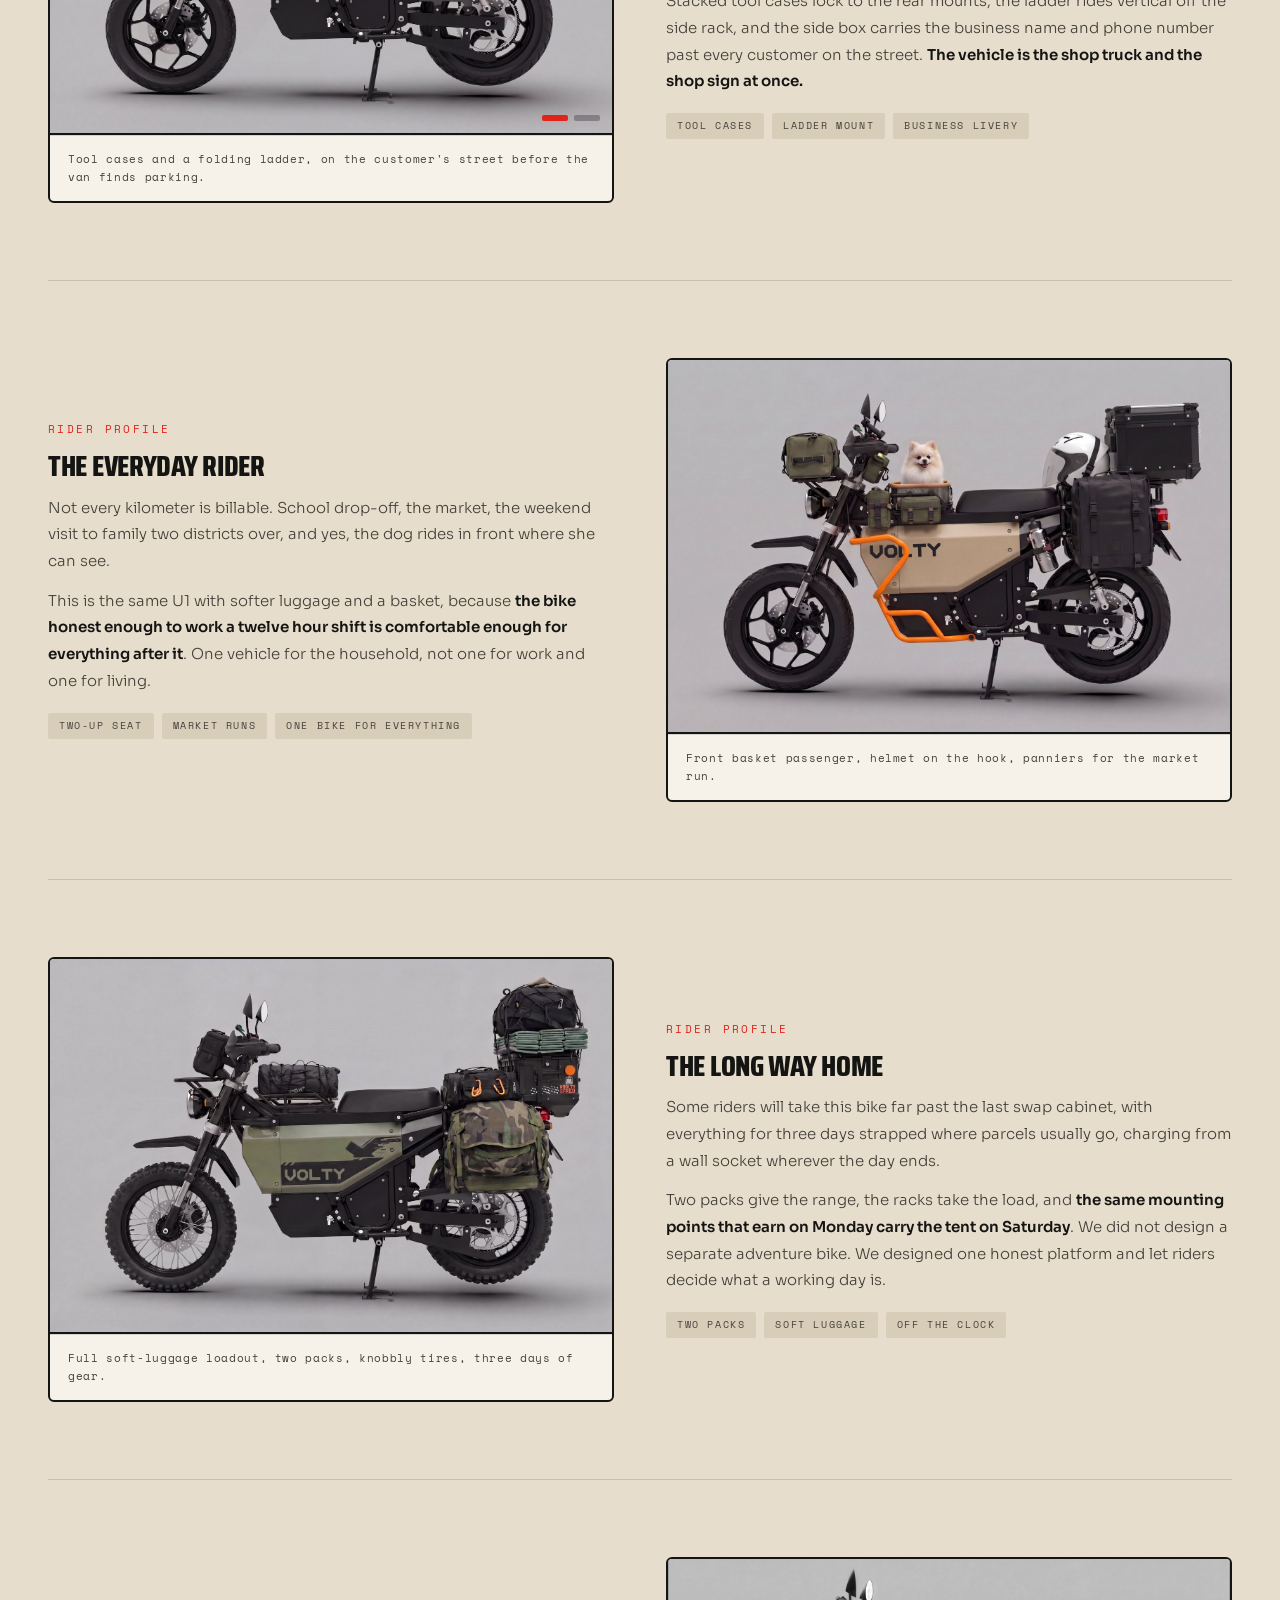
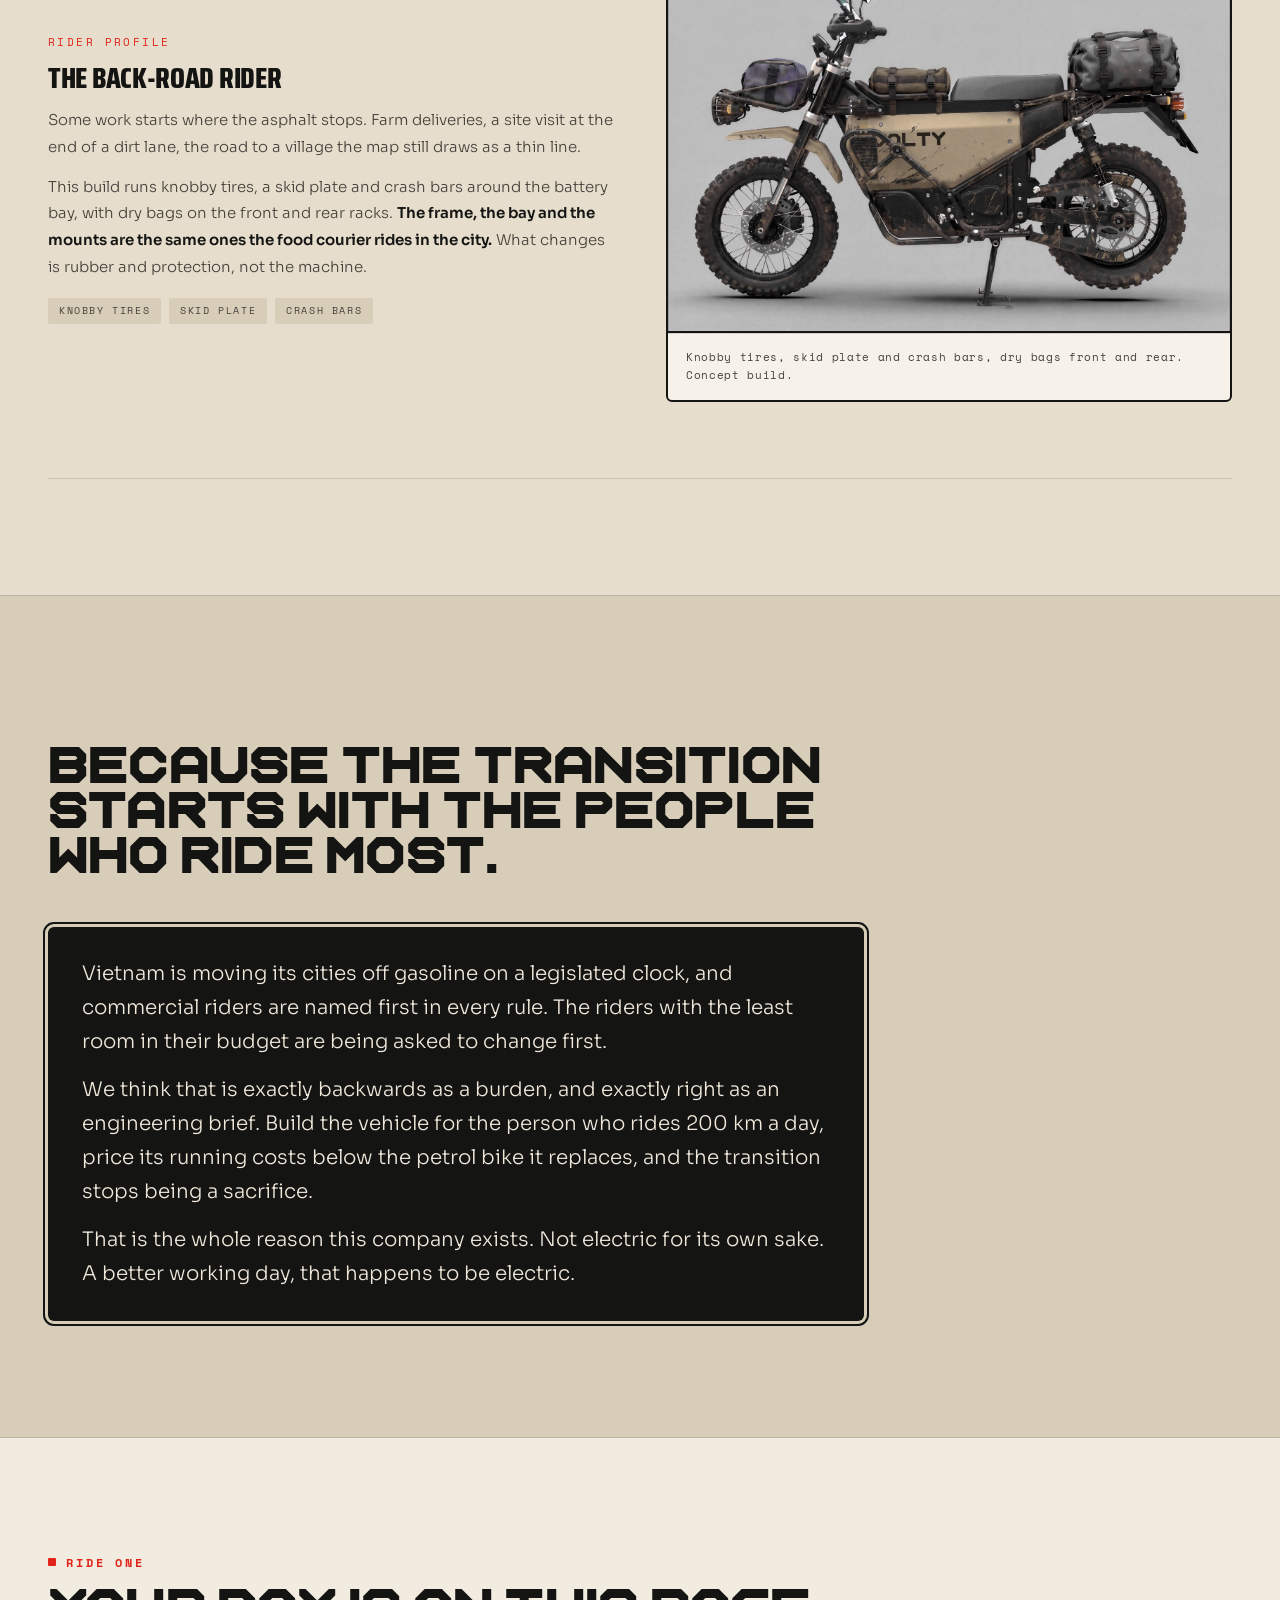
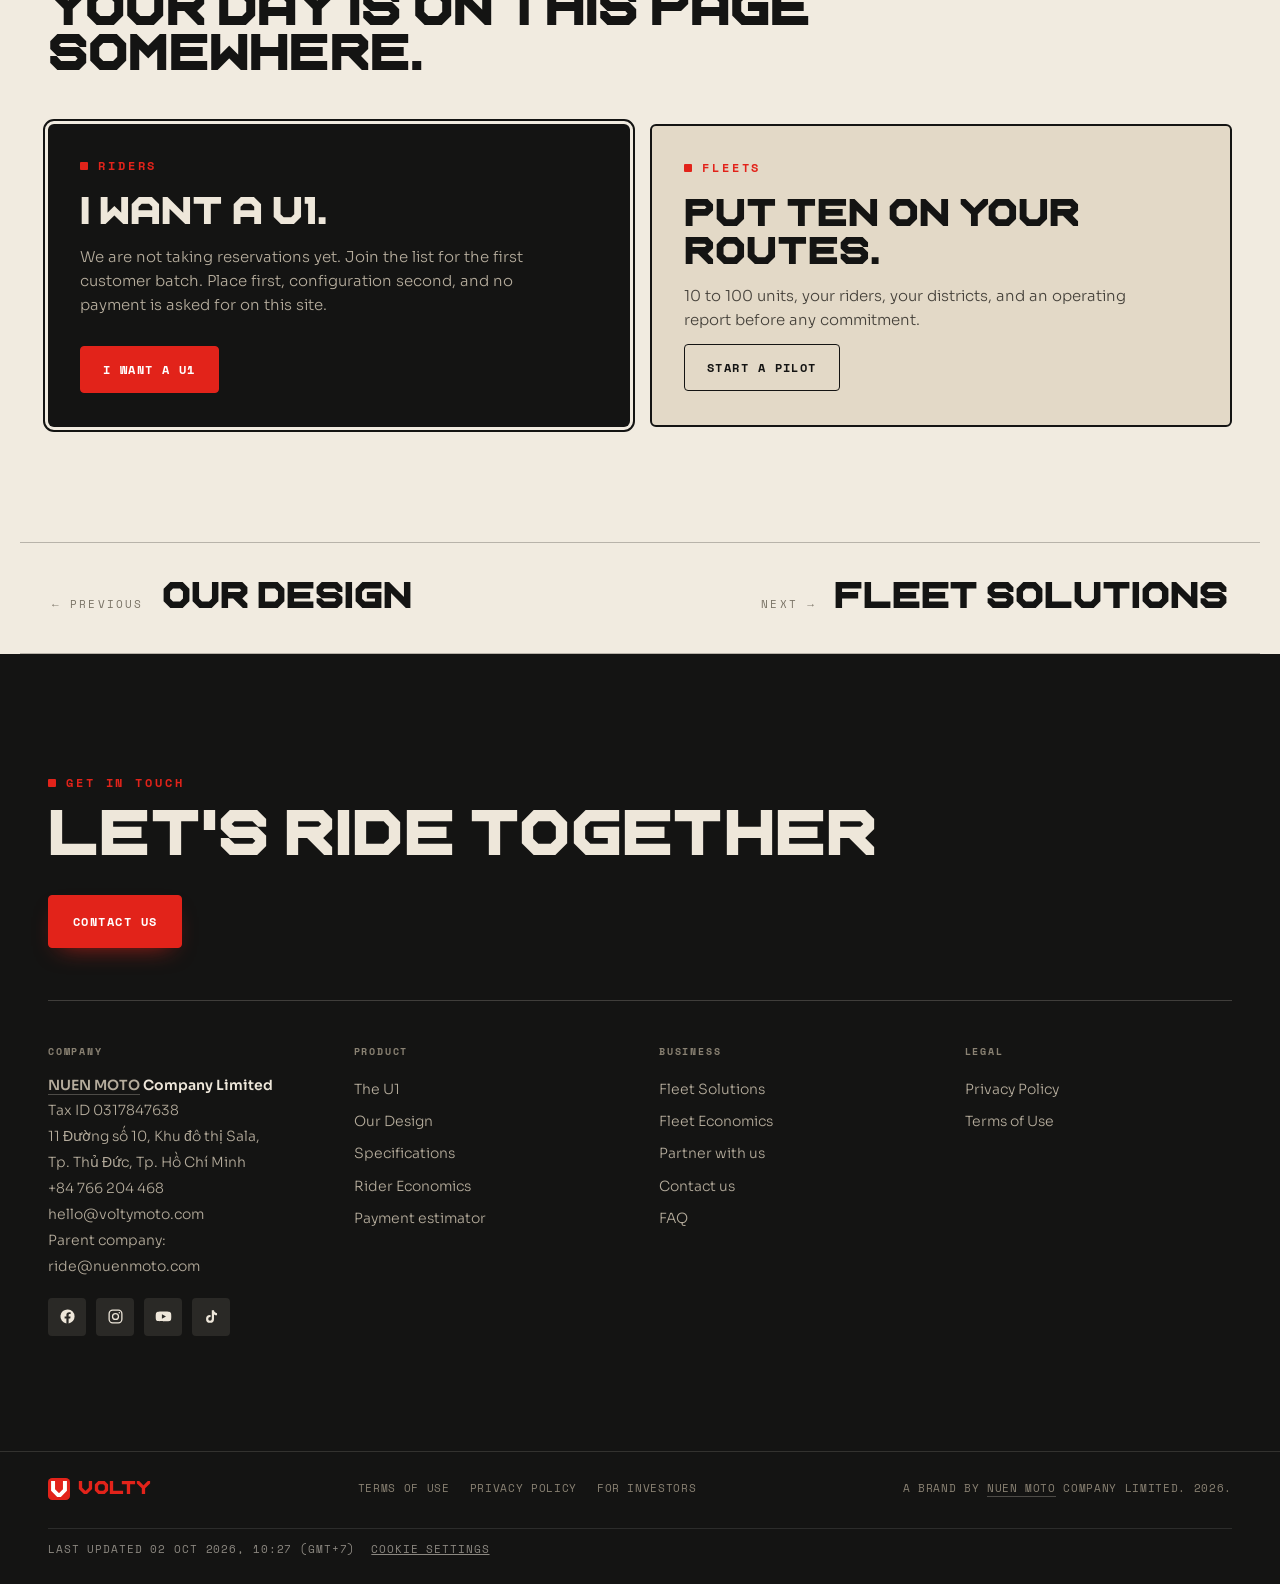
==== commit 3e6bc754: "Add files via upload" ====
--- a/audience.html
+++ b/audience.html
@@ -1045,7 +1045,8 @@
           11 Đường số 10, Khu đô thị Sala,<br>
           Tp. Thủ Đức, Tp. Hồ Chí Minh<br>
           <a href="tel:+84766204468" style="display:inline;padding:0">+84 766 204 468</a><br>
-          <a href="mailto:hello@voltymoto.com" style="display:inline;padding:0">hello@voltymoto.com</a>
+          <a href="mailto:hello@voltymoto.com" style="display:inline;padding:0">hello@voltymoto.com</a><br>
+          <span data-en="Parent company:" data-vi="Công ty mẹ:">Parent company:</span> <a href="mailto:ride@nuenmoto.com" style="display:inline;padding:0">ride@nuenmoto.com</a>
         </p>
         <div class="csocials">
           <a href="https://www.facebook.com/nuenmoto" aria-label="Facebook"><svg viewBox="0 0 24 24"><path d="M22 12a10 10 0 1 0-11.56 9.88v-6.99H7.9V12h2.54V9.8c0-2.51 1.49-3.9 3.78-3.9 1.09 0 2.24.2 2.24.2v2.46h-1.26c-1.24 0-1.63.77-1.63 1.56V12h2.78l-.45 2.89h-2.33v6.99A10 10 0 0 0 22 12z"/></svg></a>
@@ -1091,7 +1092,7 @@
       <a href="https://volty.info/company-overview" target="_blank" rel="noopener" data-en="For Investors" data-vi="Dành cho nhà đầu tư">For Investors</a>
     </div>
     <div class="fmeta"><span data-en="A brand by" data-vi="Một thương hiệu của Công ty TNHH">A brand by</span> <a class="corp" href="https://www.nuenmoto.com" target="_blank" rel="noopener">NUEN MOTO</a><span data-en=" Company Limited. 2026." data-vi=". 2026."> Company Limited. 2026.</span></div>
-    <div class="fstamp" style="flex:1 0 100%;width:100%;margin-top:14px;padding-top:12px;border-top:1px solid rgba(255,255,255,.1);font-family:var(--mono,monospace);font-size:11px;letter-spacing:.08em;text-transform:uppercase;color:rgba(238,231,218,.55)"><time datetime="2026-10-02T10:14+07:00" data-en="Last updated 02 Oct 2026, 10:14 (GMT+7)" data-vi="Cập nhật lần cuối: 02/10/2026, 10:14 (GMT+7)">Last updated 02 Oct 2026, 10:14 (GMT+7)</time><button type="button" class="ck-open" style="margin-left:16px;padding:0;background:none;border:0;color:inherit;font:inherit;letter-spacing:inherit;text-transform:inherit;text-decoration:underline;cursor:pointer" data-en="Cookie settings" data-vi="Cài đặt cookie">Cookie settings</button></div>
+    <div class="fstamp" style="flex:1 0 100%;width:100%;margin-top:14px;padding-top:12px;border-top:1px solid rgba(255,255,255,.1);font-family:var(--mono,monospace);font-size:11px;letter-spacing:.08em;text-transform:uppercase;color:rgba(238,231,218,.55)"><time datetime="2026-10-02T10:27+07:00" data-en="Last updated 02 Oct 2026, 10:27 (GMT+7)" data-vi="Cập nhật lần cuối: 02/10/2026, 10:27 (GMT+7)">Last updated 02 Oct 2026, 10:27 (GMT+7)</time><button type="button" class="ck-open" style="margin-left:16px;padding:0;background:none;border:0;color:inherit;font:inherit;letter-spacing:inherit;text-transform:inherit;text-decoration:underline;cursor:pointer" data-en="Cookie settings" data-vi="Cài đặt cookie">Cookie settings</button></div>
   </div>
 </footer>
 
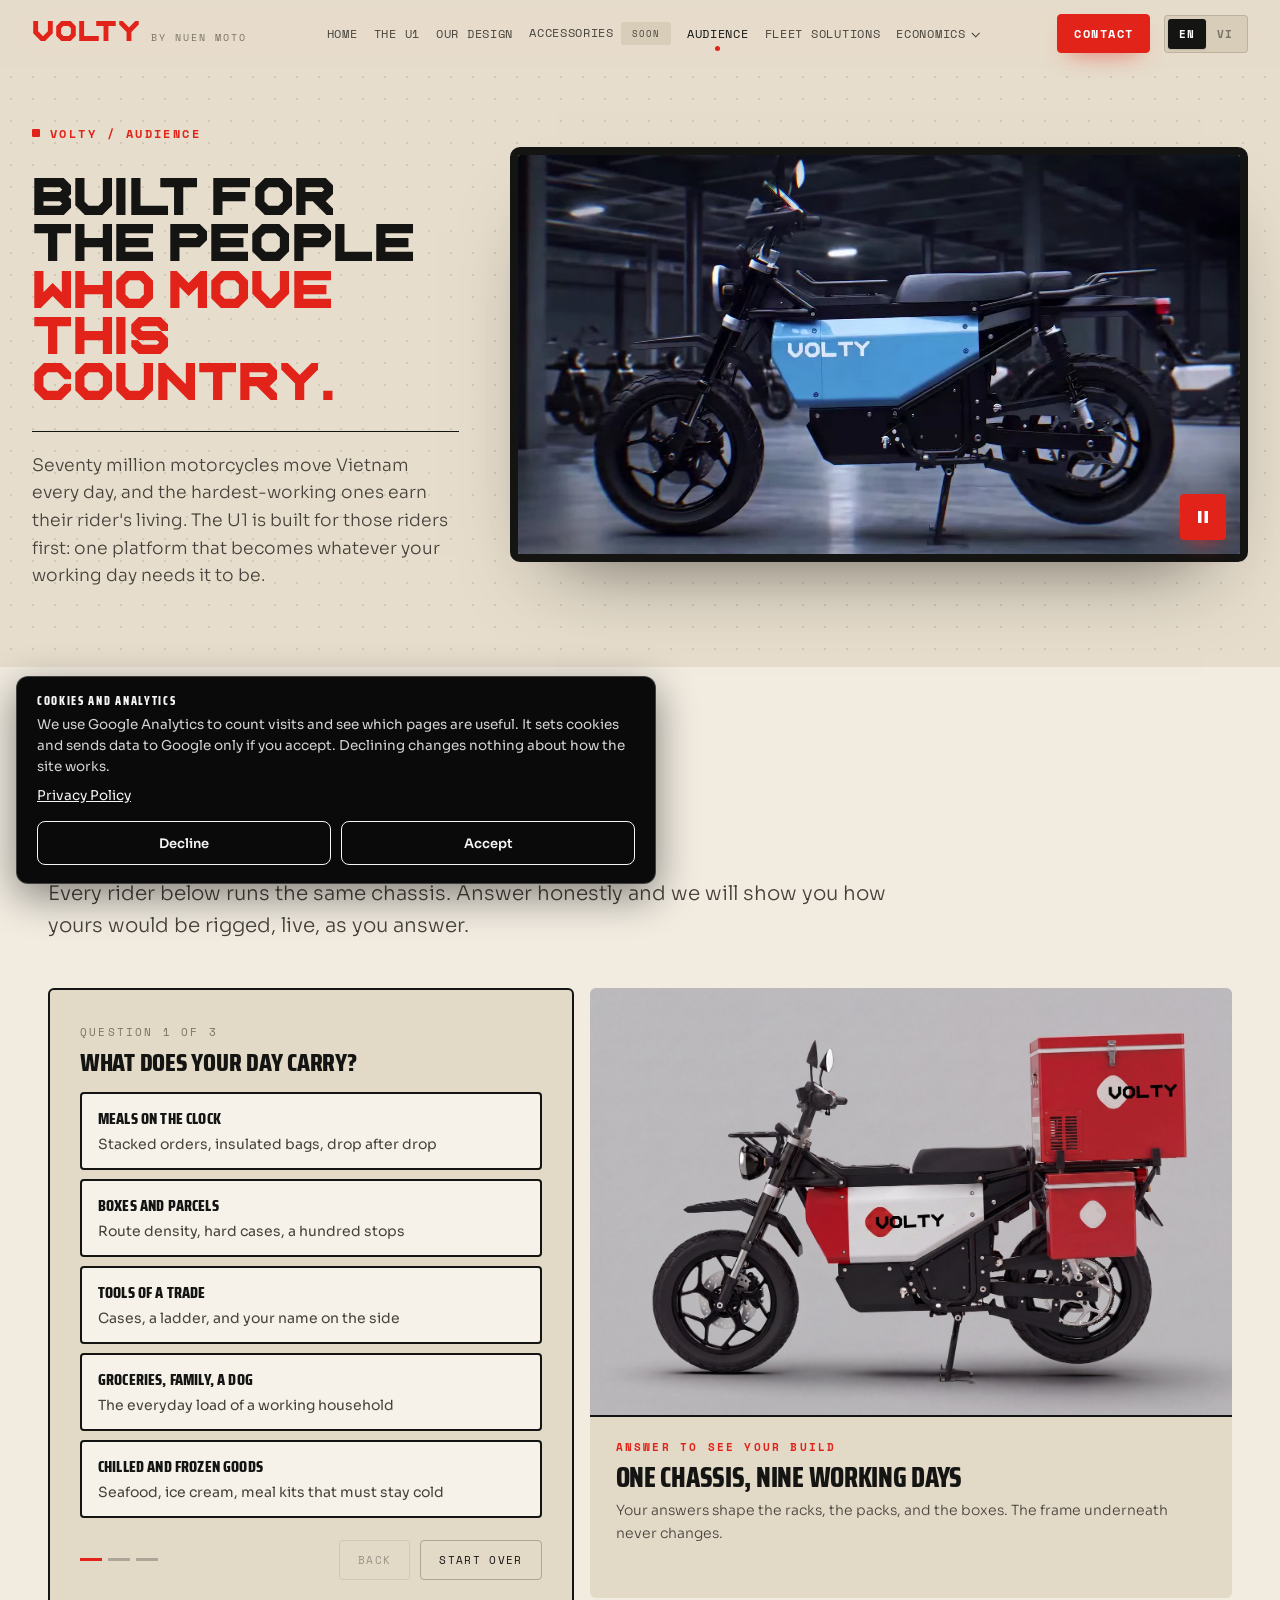
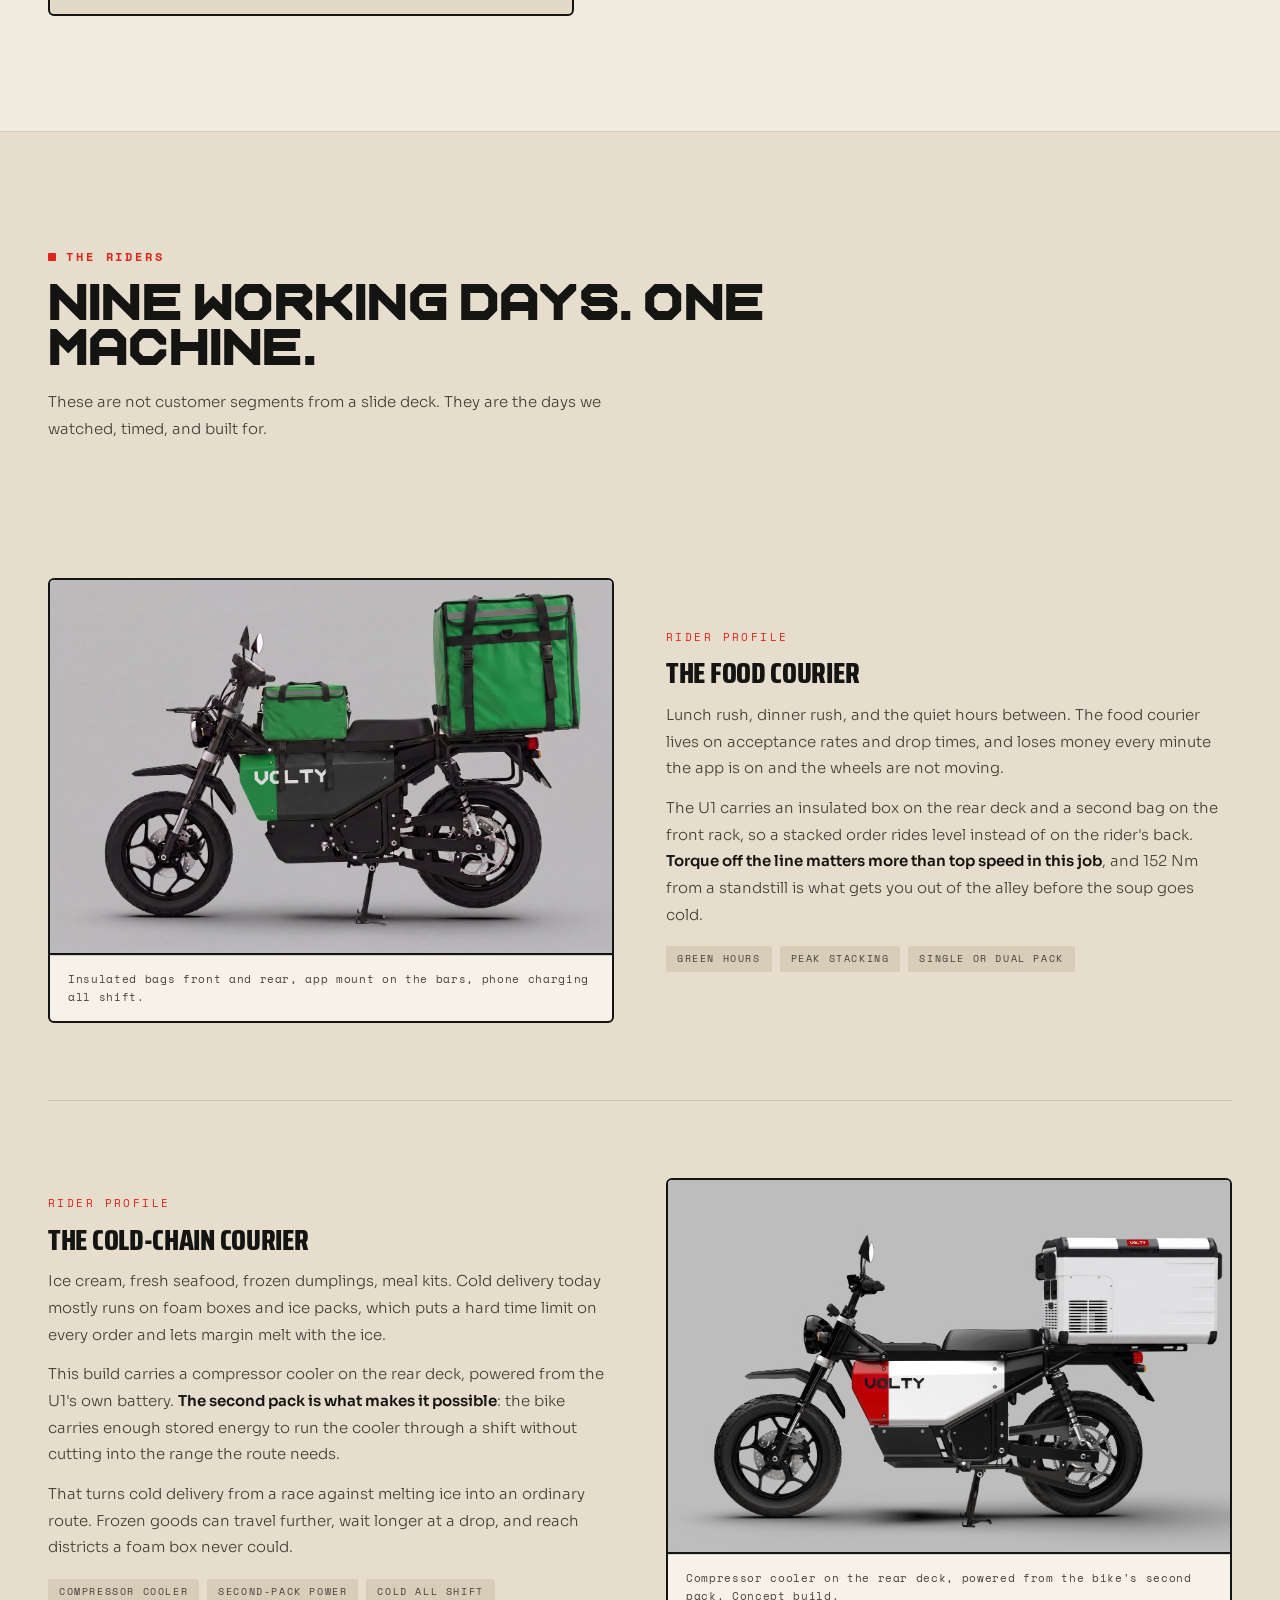
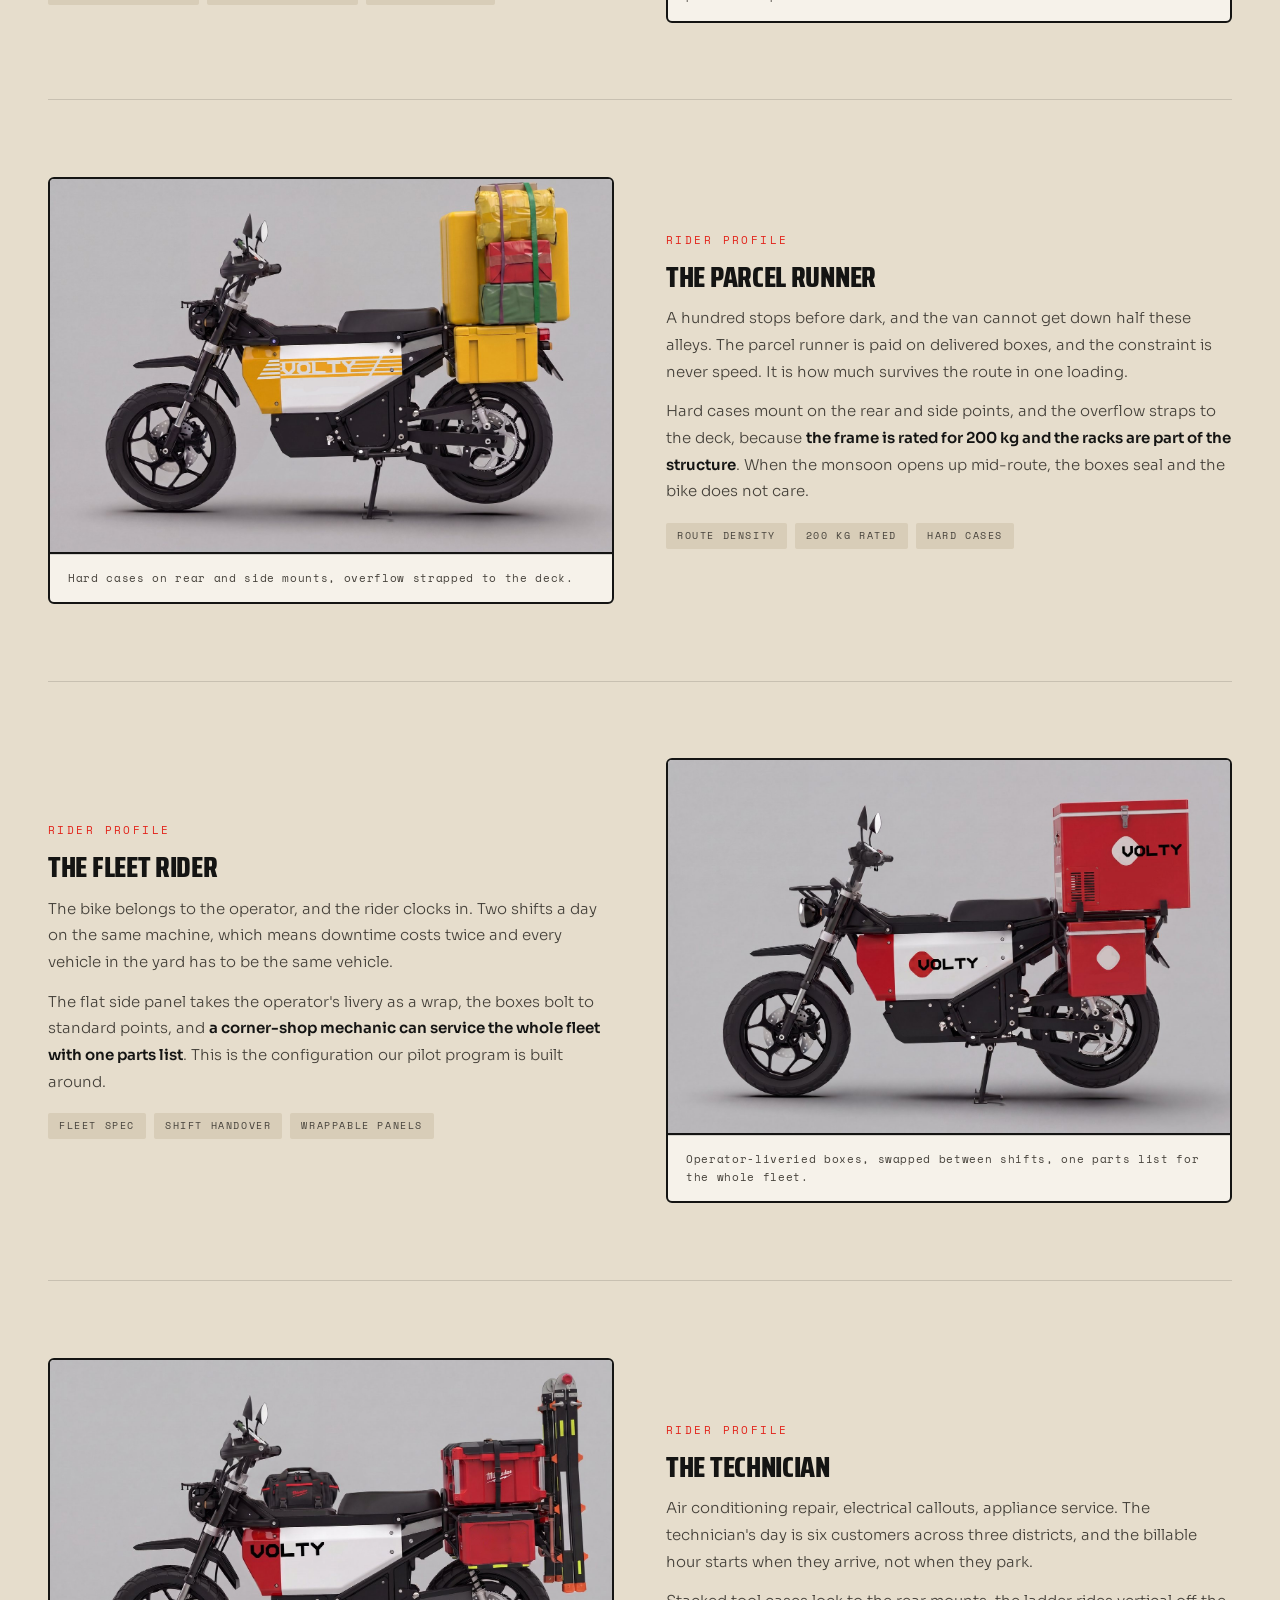
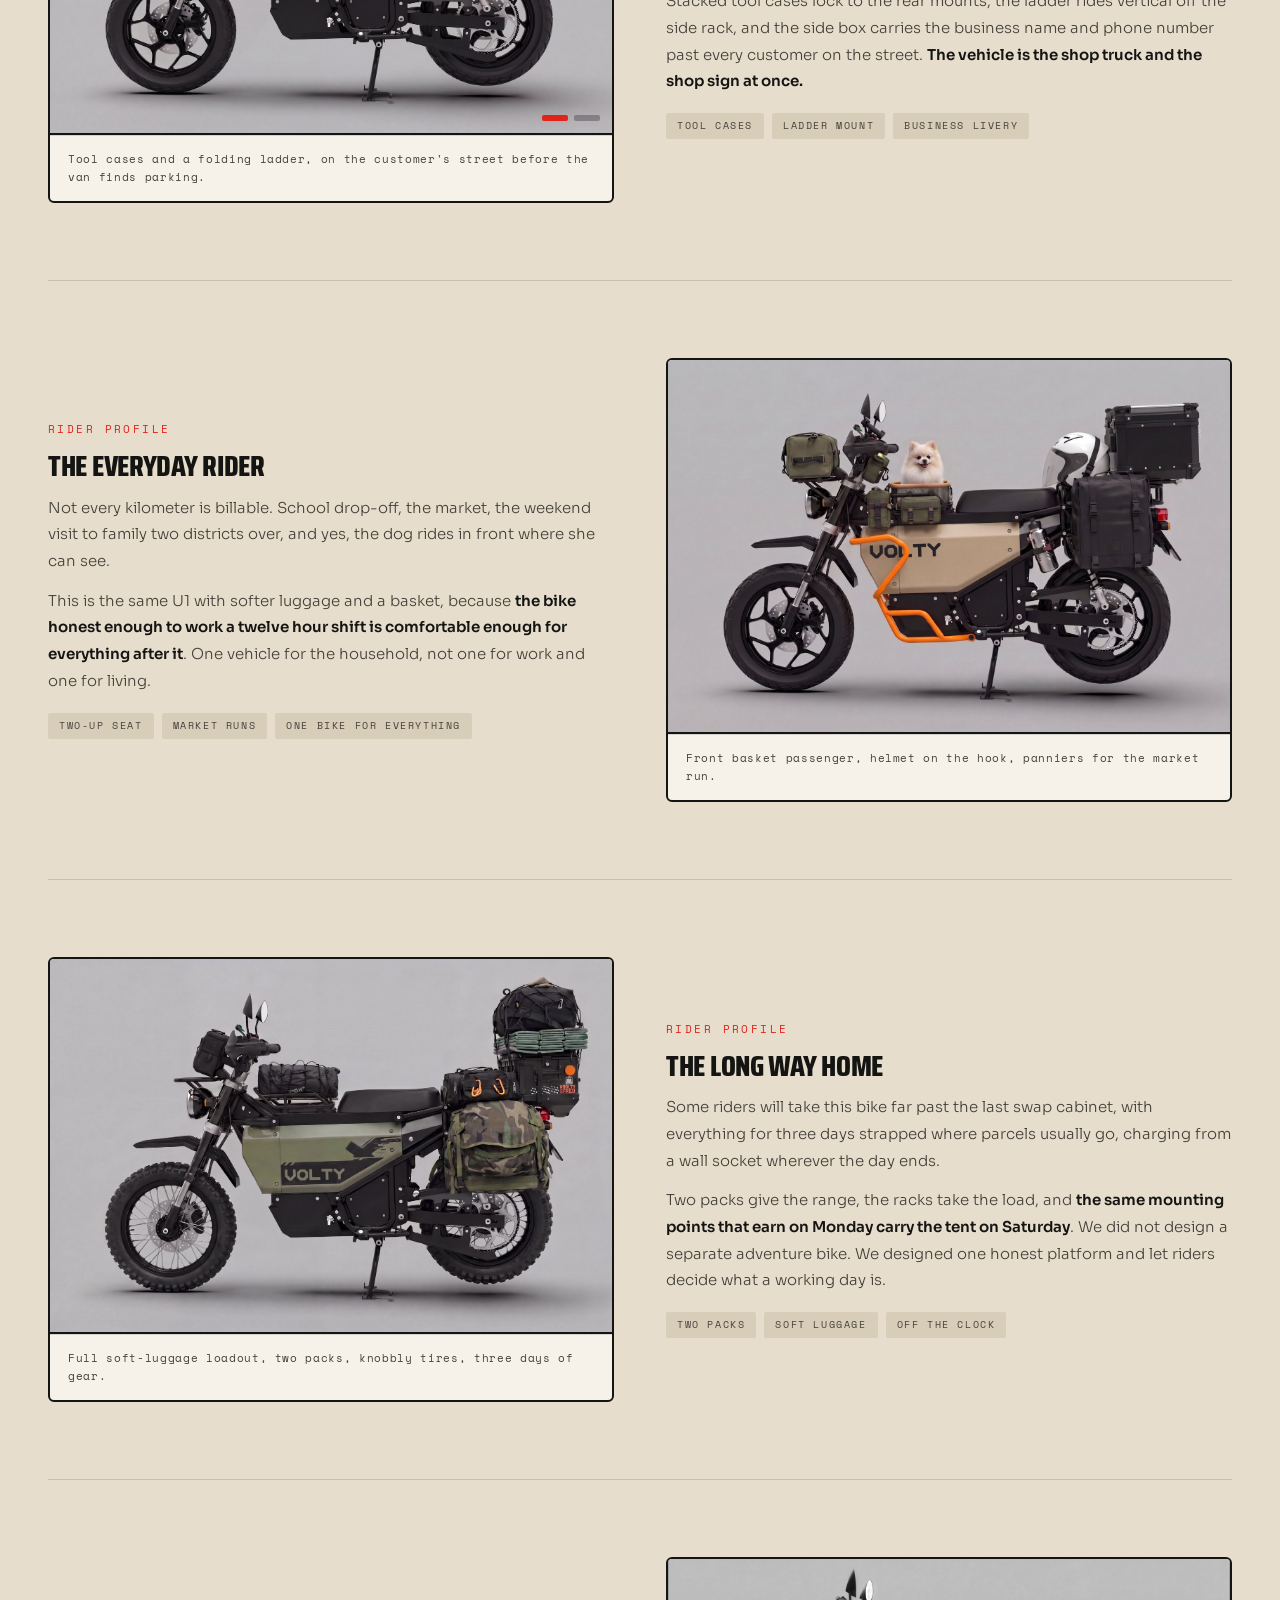
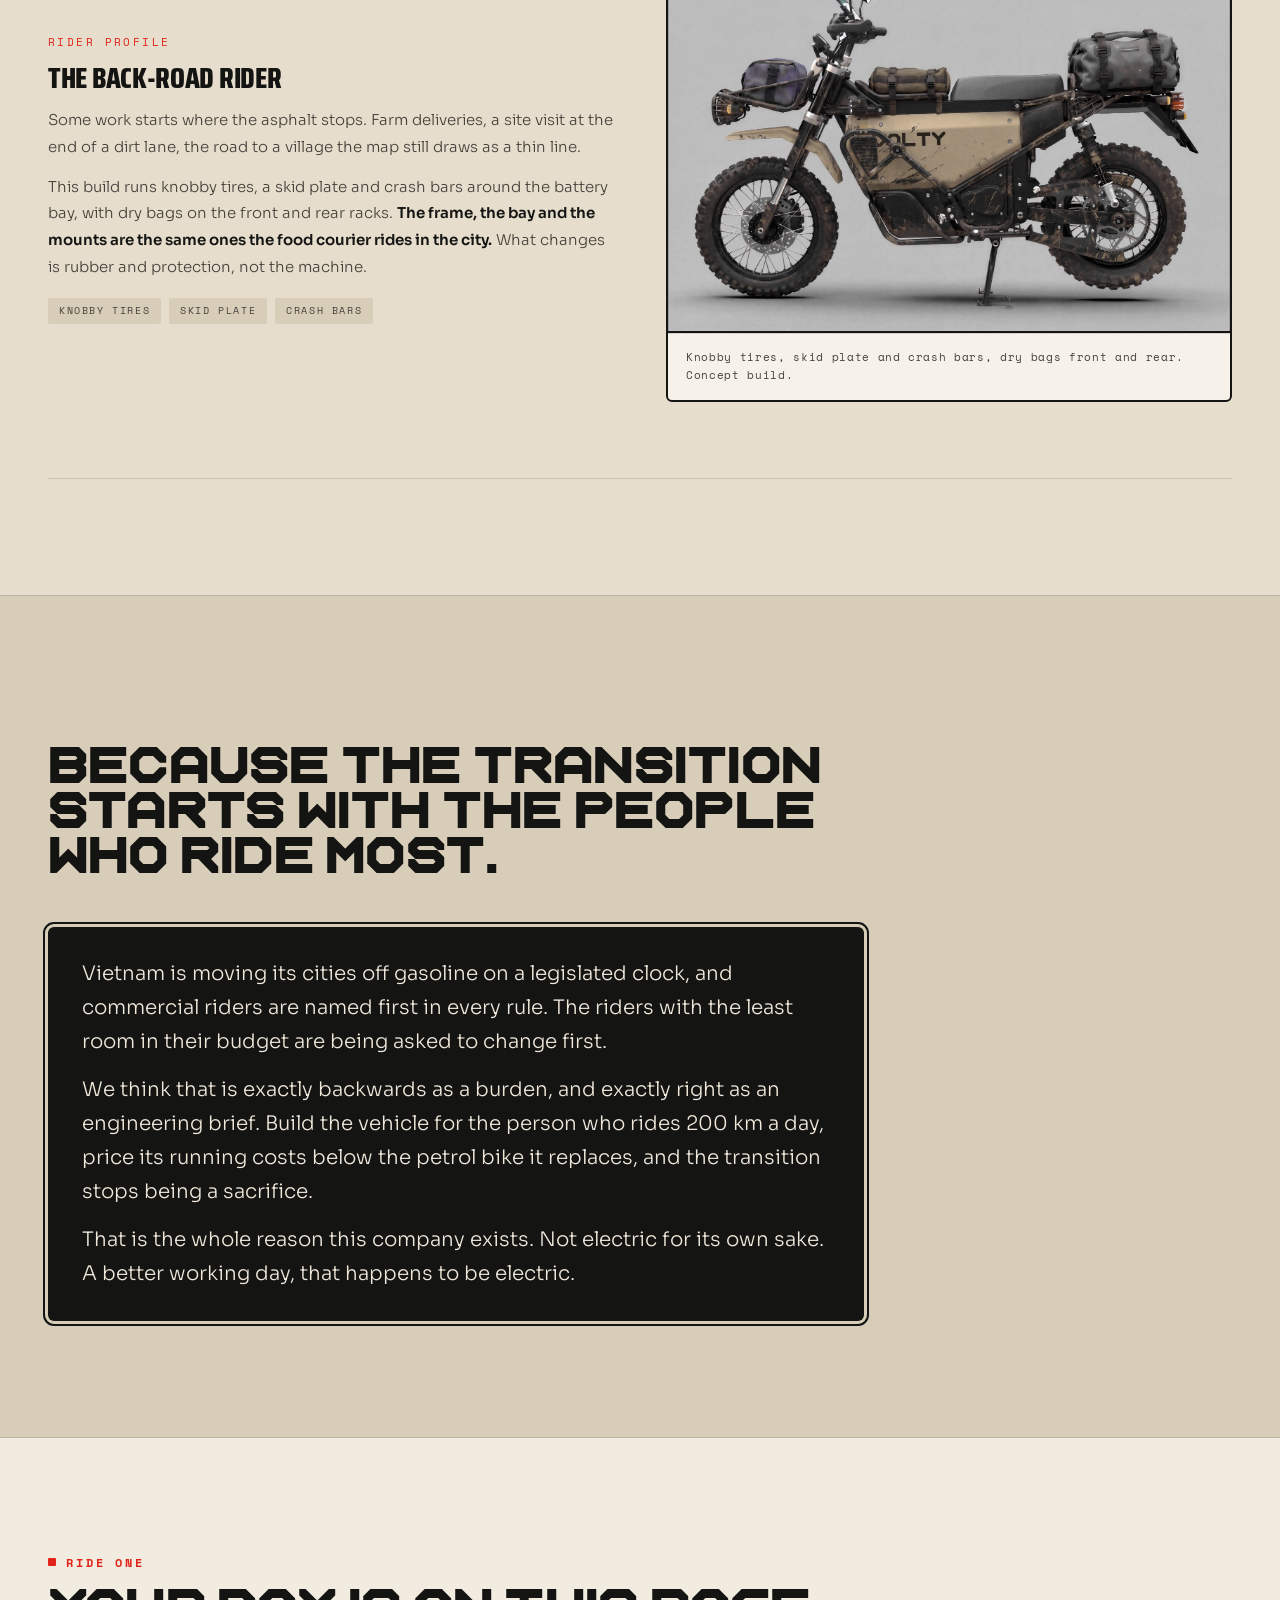
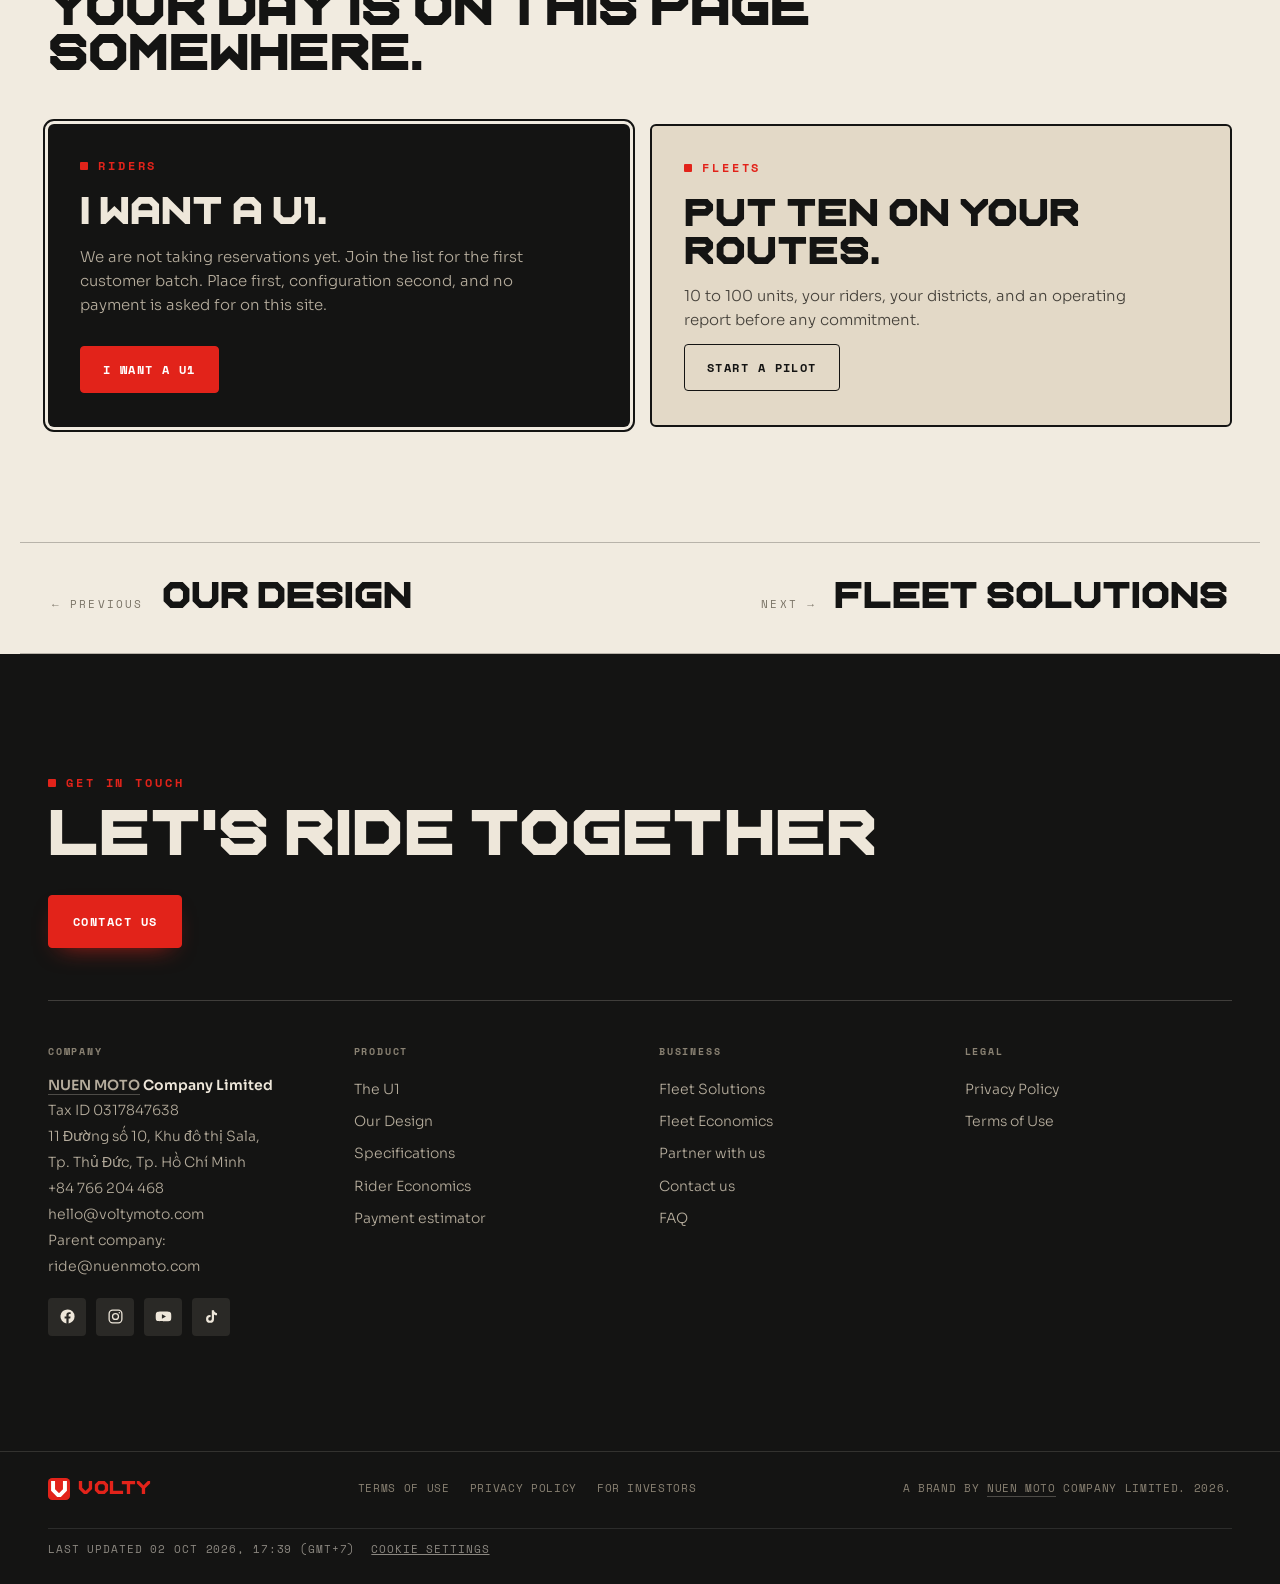
==== commit 28db5f55: "Add files via upload" ====
--- a/audience.html
+++ b/audience.html
@@ -900,7 +900,9 @@
 /* ---------- nav fit: labels never wrap; compact 1220 to 1379; burger below 1220 ---------- */
 body .navlinks a,body .navlinks .soon,body .navlinks .drop>button,body .navcta{white-space:nowrap}
 @media(max-width:1379px){body .navlinks{gap:2px}body .navlinks a,body .navlinks .soon,body .navlinks .drop>button{padding-left:7px!important;padding-right:7px!important;letter-spacing:.06em!important}}
-@media(max-width:1219px){body .navlinks,body .navcta{display:none!important}body .burger{display:flex!important}}
+@media(max-width:1219px){body #nav .navlinks,body #nav .navcta{display:none!important}body #nav .burger{display:flex!important}}
+/* page buttons that reuse .navcta must stay visible on phones and tablets; only the nav bar's Contact button collapses */
+@media(max-width:1219px){body section .navcta{display:block!important}}
 
 </style>
 </head><body>
@@ -1092,7 +1094,7 @@
       <a href="https://volty.info/company-overview" target="_blank" rel="noopener" data-en="For Investors" data-vi="Dành cho nhà đầu tư">For Investors</a>
     </div>
     <div class="fmeta"><span data-en="A brand by" data-vi="Một thương hiệu của Công ty TNHH">A brand by</span> <a class="corp" href="https://www.nuenmoto.com" target="_blank" rel="noopener">NUEN MOTO</a><span data-en=" Company Limited. 2026." data-vi=". 2026."> Company Limited. 2026.</span></div>
-    <div class="fstamp" style="flex:1 0 100%;width:100%;margin-top:14px;padding-top:12px;border-top:1px solid rgba(255,255,255,.1);font-family:var(--mono,monospace);font-size:11px;letter-spacing:.08em;text-transform:uppercase;color:rgba(238,231,218,.55)"><time datetime="2026-10-02T10:27+07:00" data-en="Last updated 02 Oct 2026, 10:27 (GMT+7)" data-vi="Cập nhật lần cuối: 02/10/2026, 10:27 (GMT+7)">Last updated 02 Oct 2026, 10:27 (GMT+7)</time><button type="button" class="ck-open" style="margin-left:16px;padding:0;background:none;border:0;color:inherit;font:inherit;letter-spacing:inherit;text-transform:inherit;text-decoration:underline;cursor:pointer" data-en="Cookie settings" data-vi="Cài đặt cookie">Cookie settings</button></div>
+    <div class="fstamp" style="flex:1 0 100%;width:100%;margin-top:14px;padding-top:12px;border-top:1px solid rgba(255,255,255,.1);font-family:var(--mono,monospace);font-size:11px;letter-spacing:.08em;text-transform:uppercase;color:rgba(238,231,218,.55)"><time datetime="2026-10-02T17:39+07:00" data-en="Last updated 02 Oct 2026, 17:39 (GMT+7)" data-vi="Cập nhật lần cuối: 02/10/2026, 17:39 (GMT+7)">Last updated 02 Oct 2026, 17:39 (GMT+7)</time><button type="button" class="ck-open" style="margin-left:16px;padding:0;background:none;border:0;color:inherit;font:inherit;letter-spacing:inherit;text-transform:inherit;text-decoration:underline;cursor:pointer" data-en="Cookie settings" data-vi="Cài đặt cookie">Cookie settings</button></div>
   </div>
 </footer>
 
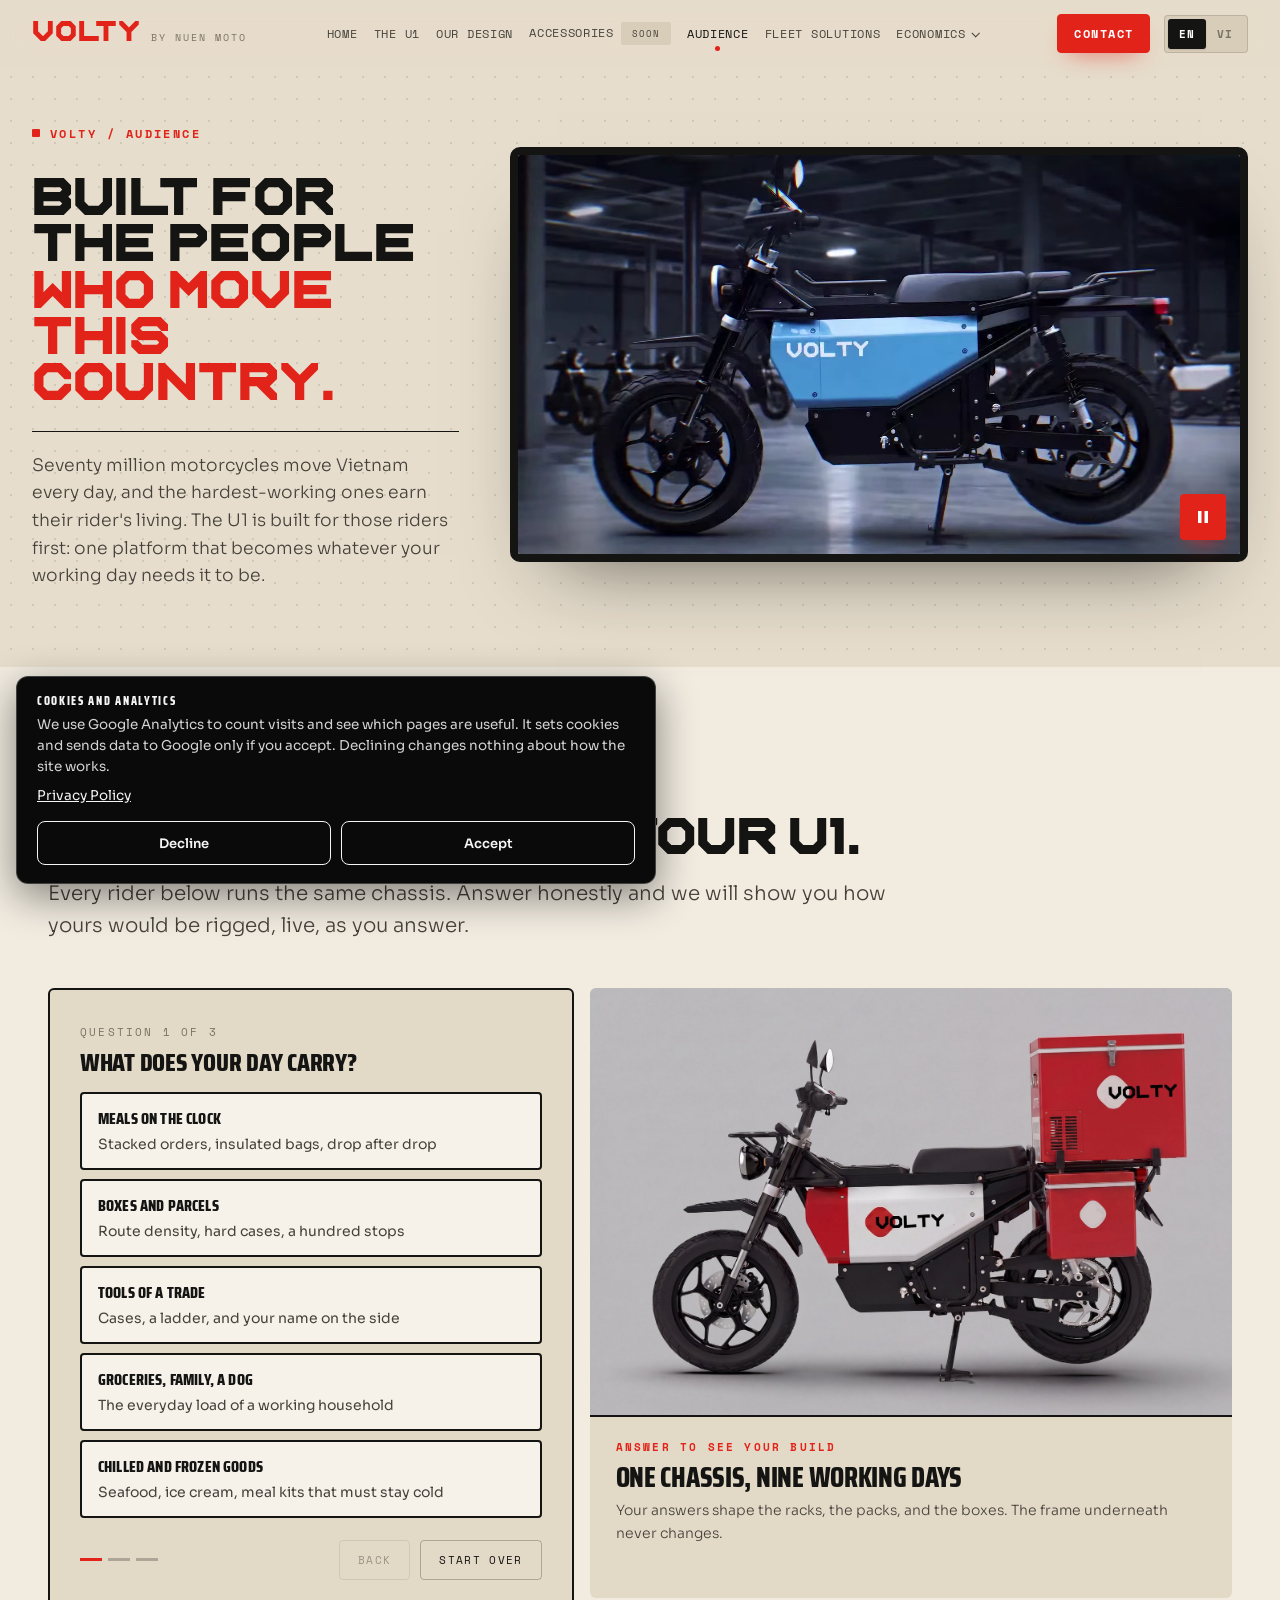
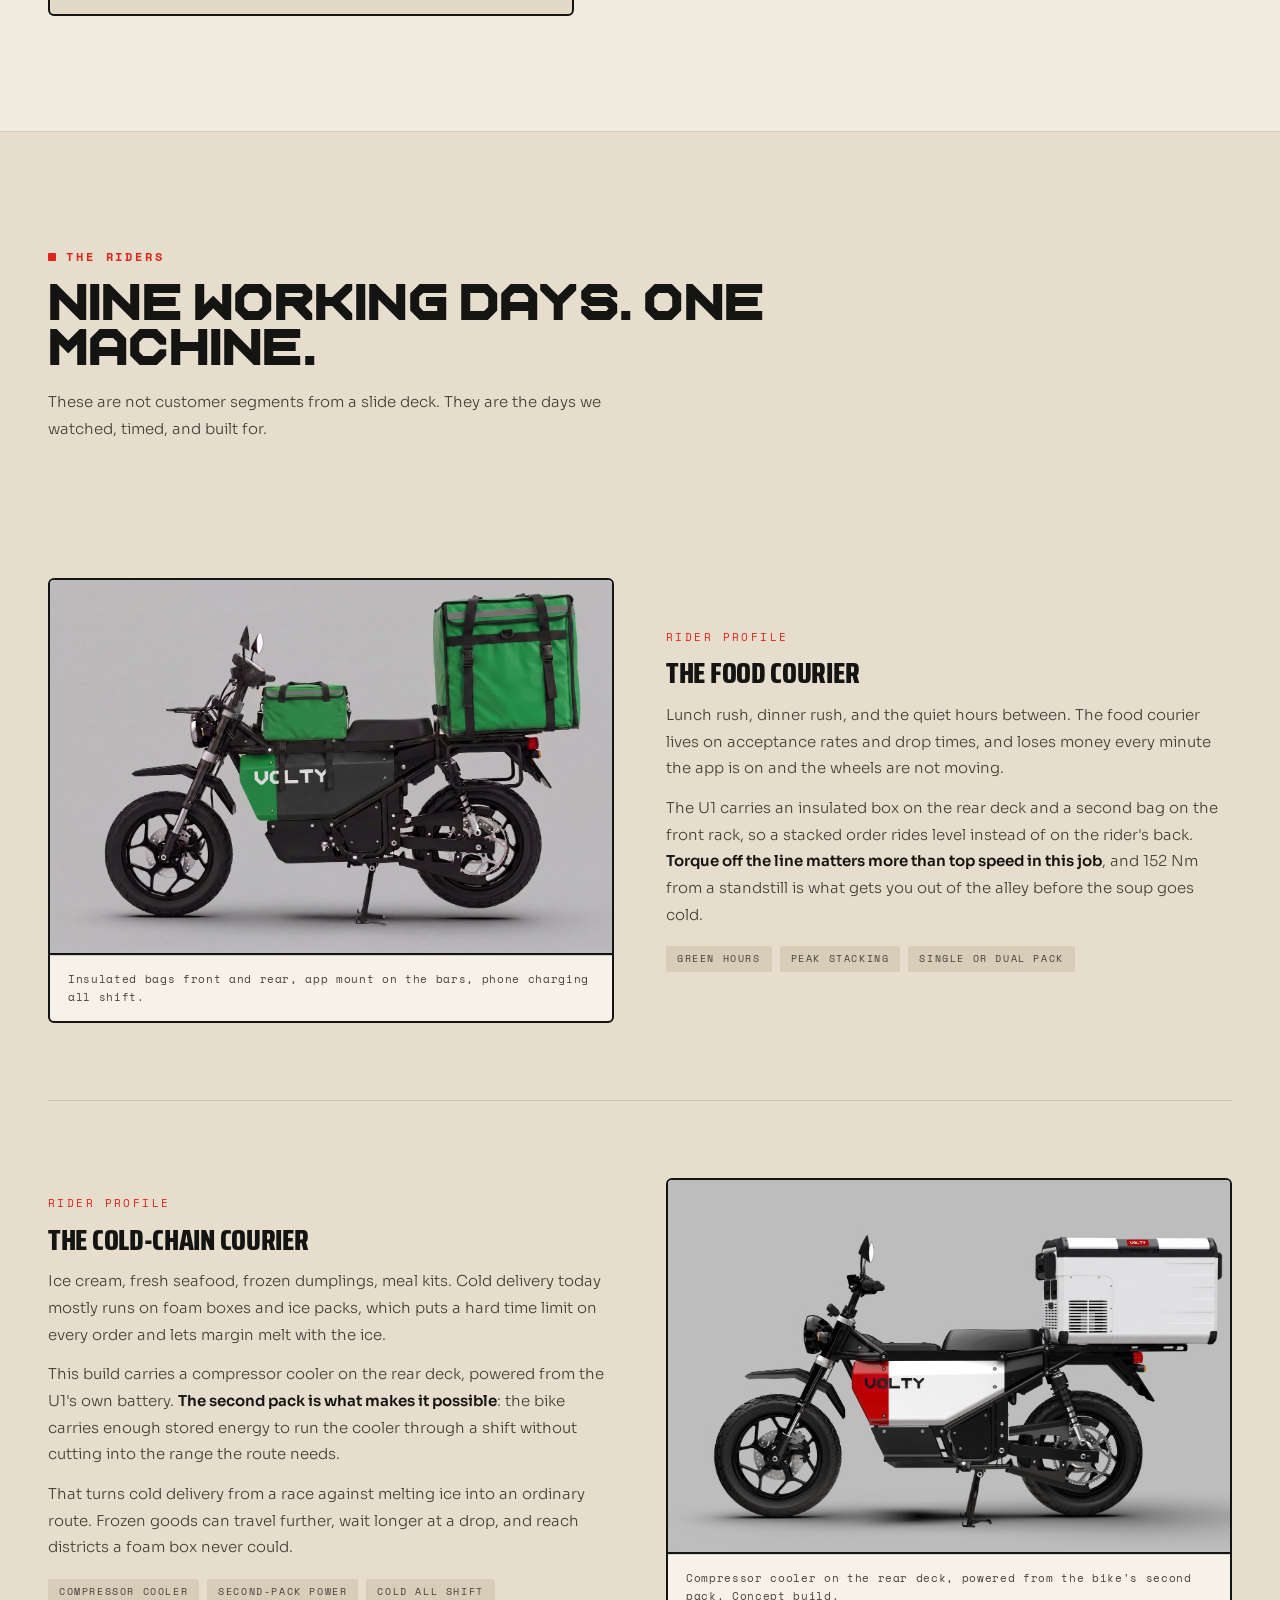
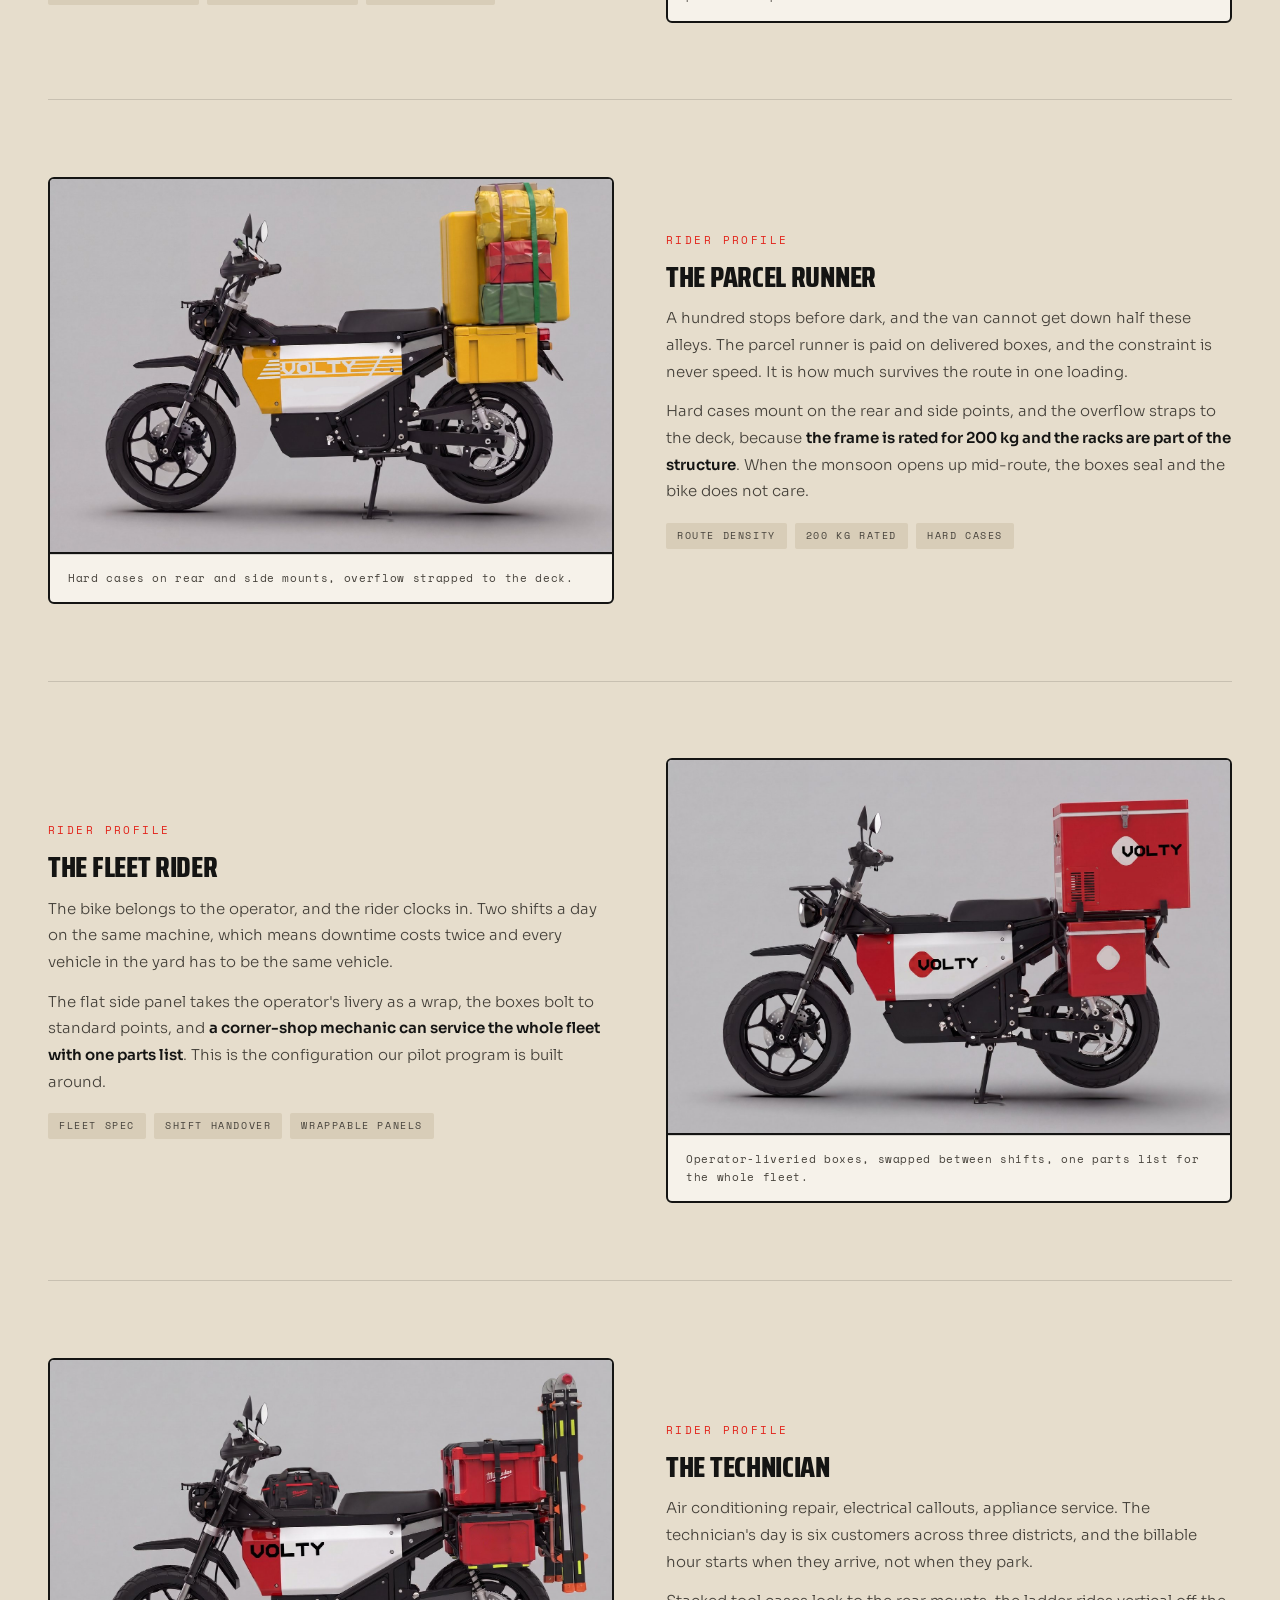
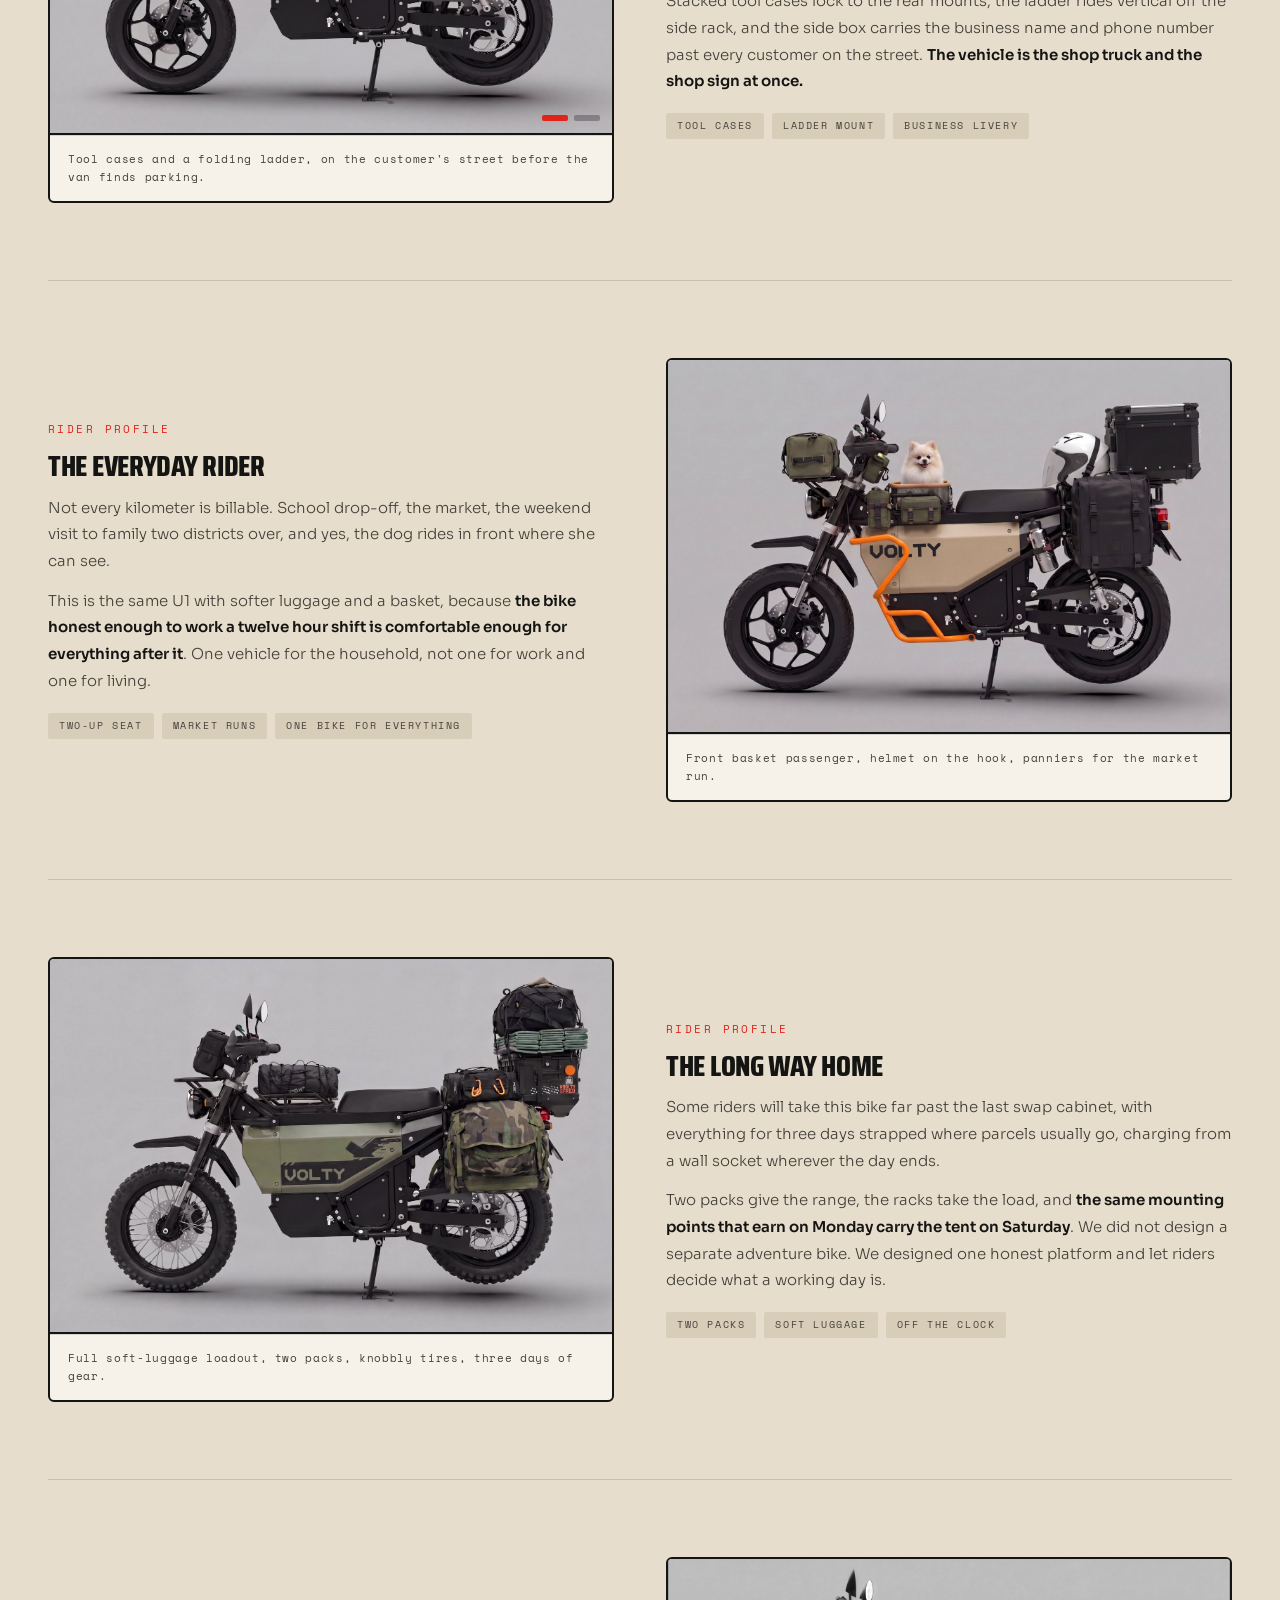
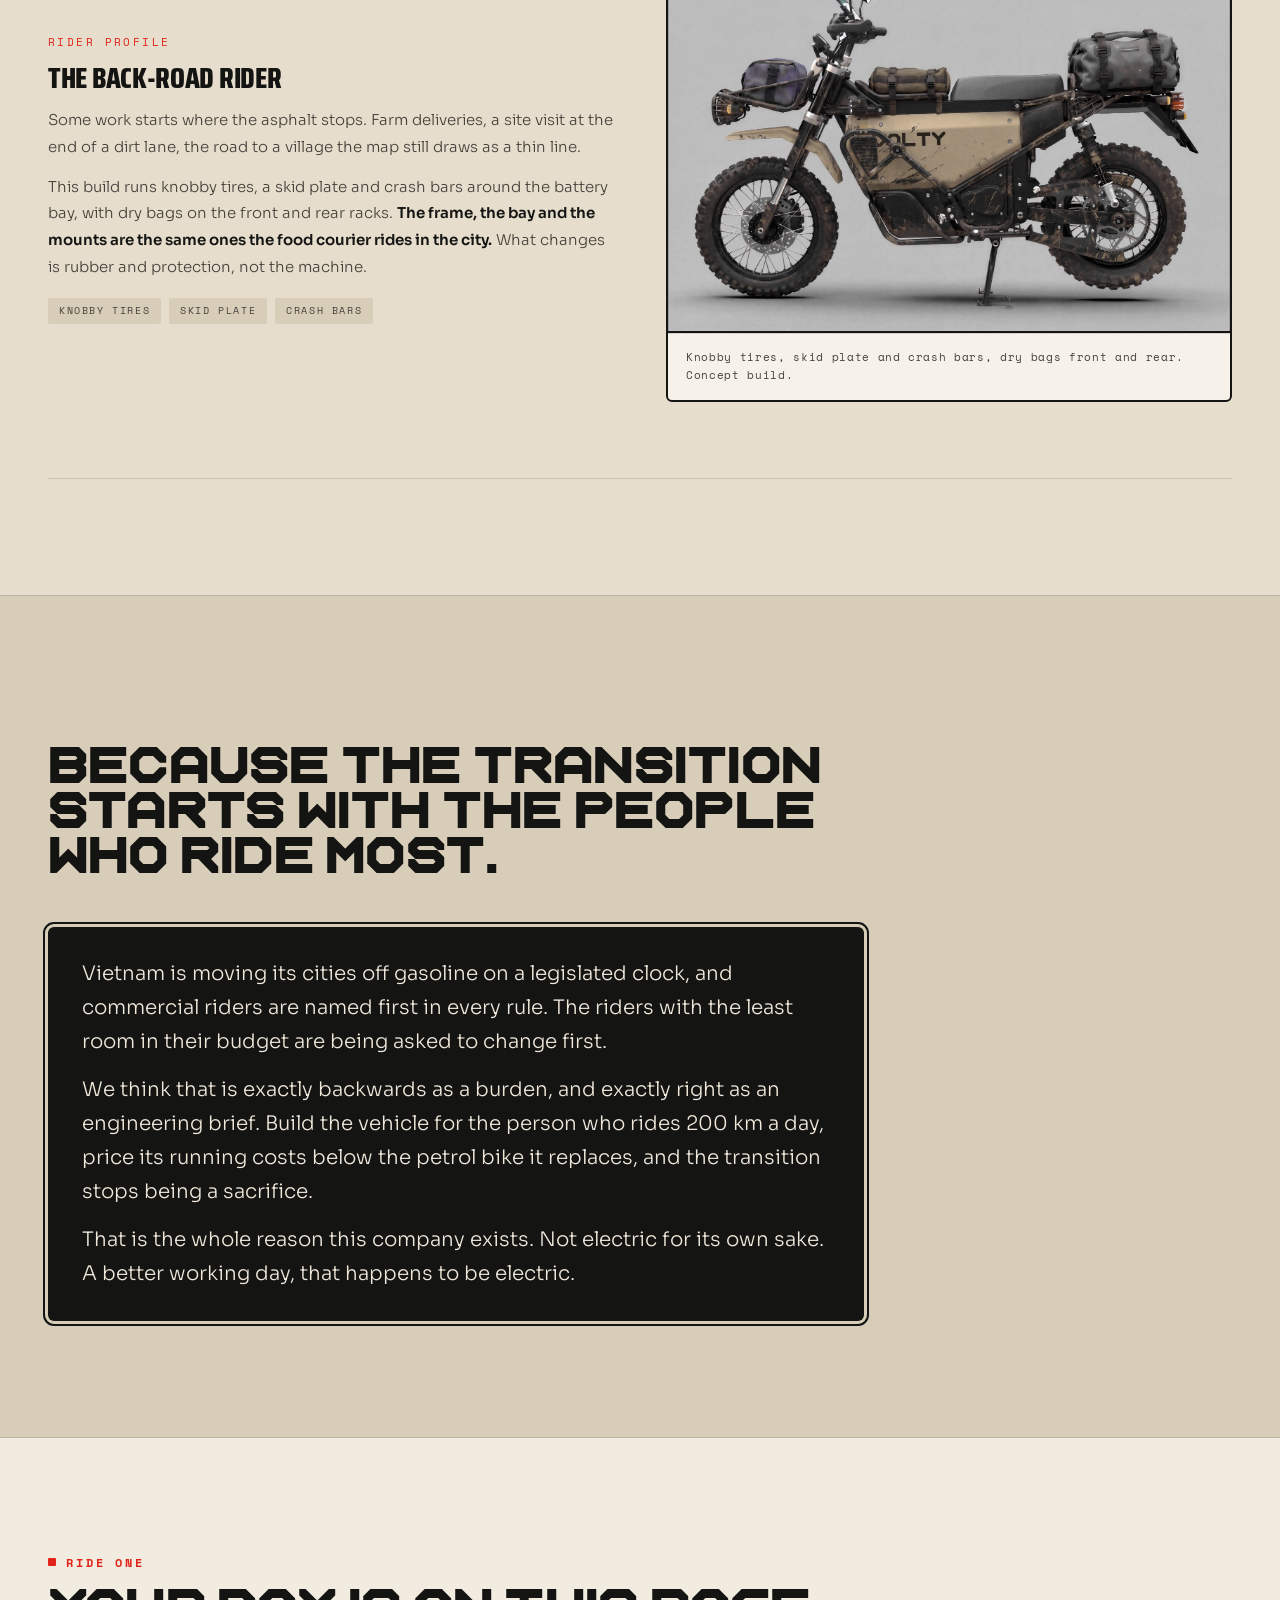
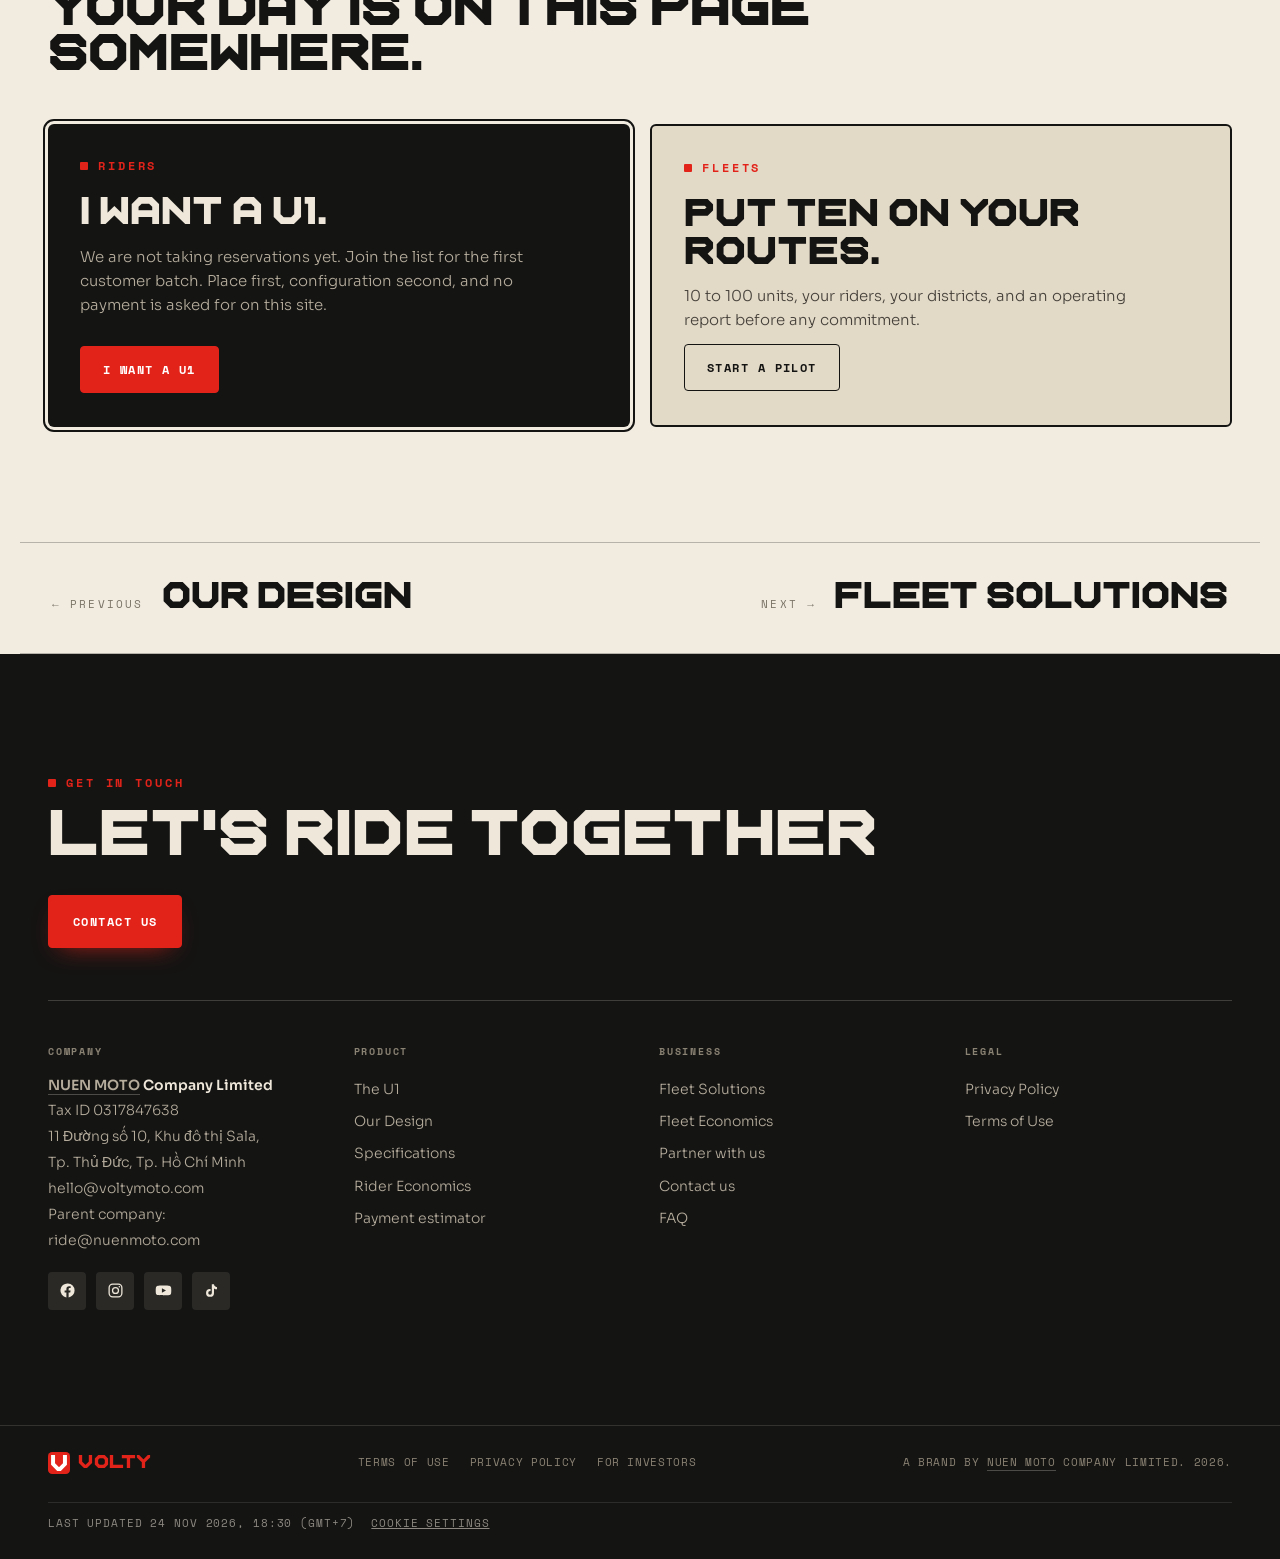
==== commit 0288d32a: "Add files via upload" ====
--- a/audience.html
+++ b/audience.html
@@ -1046,7 +1046,6 @@
           <span data-en="Tax ID" data-vi="Mã số thuế">Tax ID</span> 0317847638<br>
           11 Đường số 10, Khu đô thị Sala,<br>
           Tp. Thủ Đức, Tp. Hồ Chí Minh<br>
-          <a href="tel:+84766204468" style="display:inline;padding:0">+84 766 204 468</a><br>
           <a href="mailto:hello@voltymoto.com" style="display:inline;padding:0">hello@voltymoto.com</a><br>
           <span data-en="Parent company:" data-vi="Công ty mẹ:">Parent company:</span> <a href="mailto:ride@nuenmoto.com" style="display:inline;padding:0">ride@nuenmoto.com</a>
         </p>
@@ -1094,7 +1093,7 @@
       <a href="https://volty.info/company-overview" target="_blank" rel="noopener" data-en="For Investors" data-vi="Dành cho nhà đầu tư">For Investors</a>
     </div>
     <div class="fmeta"><span data-en="A brand by" data-vi="Một thương hiệu của Công ty TNHH">A brand by</span> <a class="corp" href="https://www.nuenmoto.com" target="_blank" rel="noopener">NUEN MOTO</a><span data-en=" Company Limited. 2026." data-vi=". 2026."> Company Limited. 2026.</span></div>
-    <div class="fstamp" style="flex:1 0 100%;width:100%;margin-top:14px;padding-top:12px;border-top:1px solid rgba(255,255,255,.1);font-family:var(--mono,monospace);font-size:11px;letter-spacing:.08em;text-transform:uppercase;color:rgba(238,231,218,.55)"><time datetime="2026-10-02T17:39+07:00" data-en="Last updated 02 Oct 2026, 17:39 (GMT+7)" data-vi="Cập nhật lần cuối: 02/10/2026, 17:39 (GMT+7)">Last updated 02 Oct 2026, 17:39 (GMT+7)</time><button type="button" class="ck-open" style="margin-left:16px;padding:0;background:none;border:0;color:inherit;font:inherit;letter-spacing:inherit;text-transform:inherit;text-decoration:underline;cursor:pointer" data-en="Cookie settings" data-vi="Cài đặt cookie">Cookie settings</button></div>
+    <div class="fstamp" style="flex:1 0 100%;width:100%;margin-top:14px;padding-top:12px;border-top:1px solid rgba(255,255,255,.1);font-family:var(--mono,monospace);font-size:11px;letter-spacing:.08em;text-transform:uppercase;color:rgba(238,231,218,.55)"><time datetime="2026-11-24T18:30+07:00" data-en="Last updated 24 Nov 2026, 18:30 (GMT+7)" data-vi="Cập nhật lần cuối: 24/11/2026, 18:30 (GMT+7)">Last updated 24 Nov 2026, 18:30 (GMT+7)</time><button type="button" class="ck-open" style="margin-left:16px;padding:0;background:none;border:0;color:inherit;font:inherit;letter-spacing:inherit;text-transform:inherit;text-decoration:underline;cursor:pointer" data-en="Cookie settings" data-vi="Cài đặt cookie">Cookie settings</button></div>
   </div>
 </footer>
 
